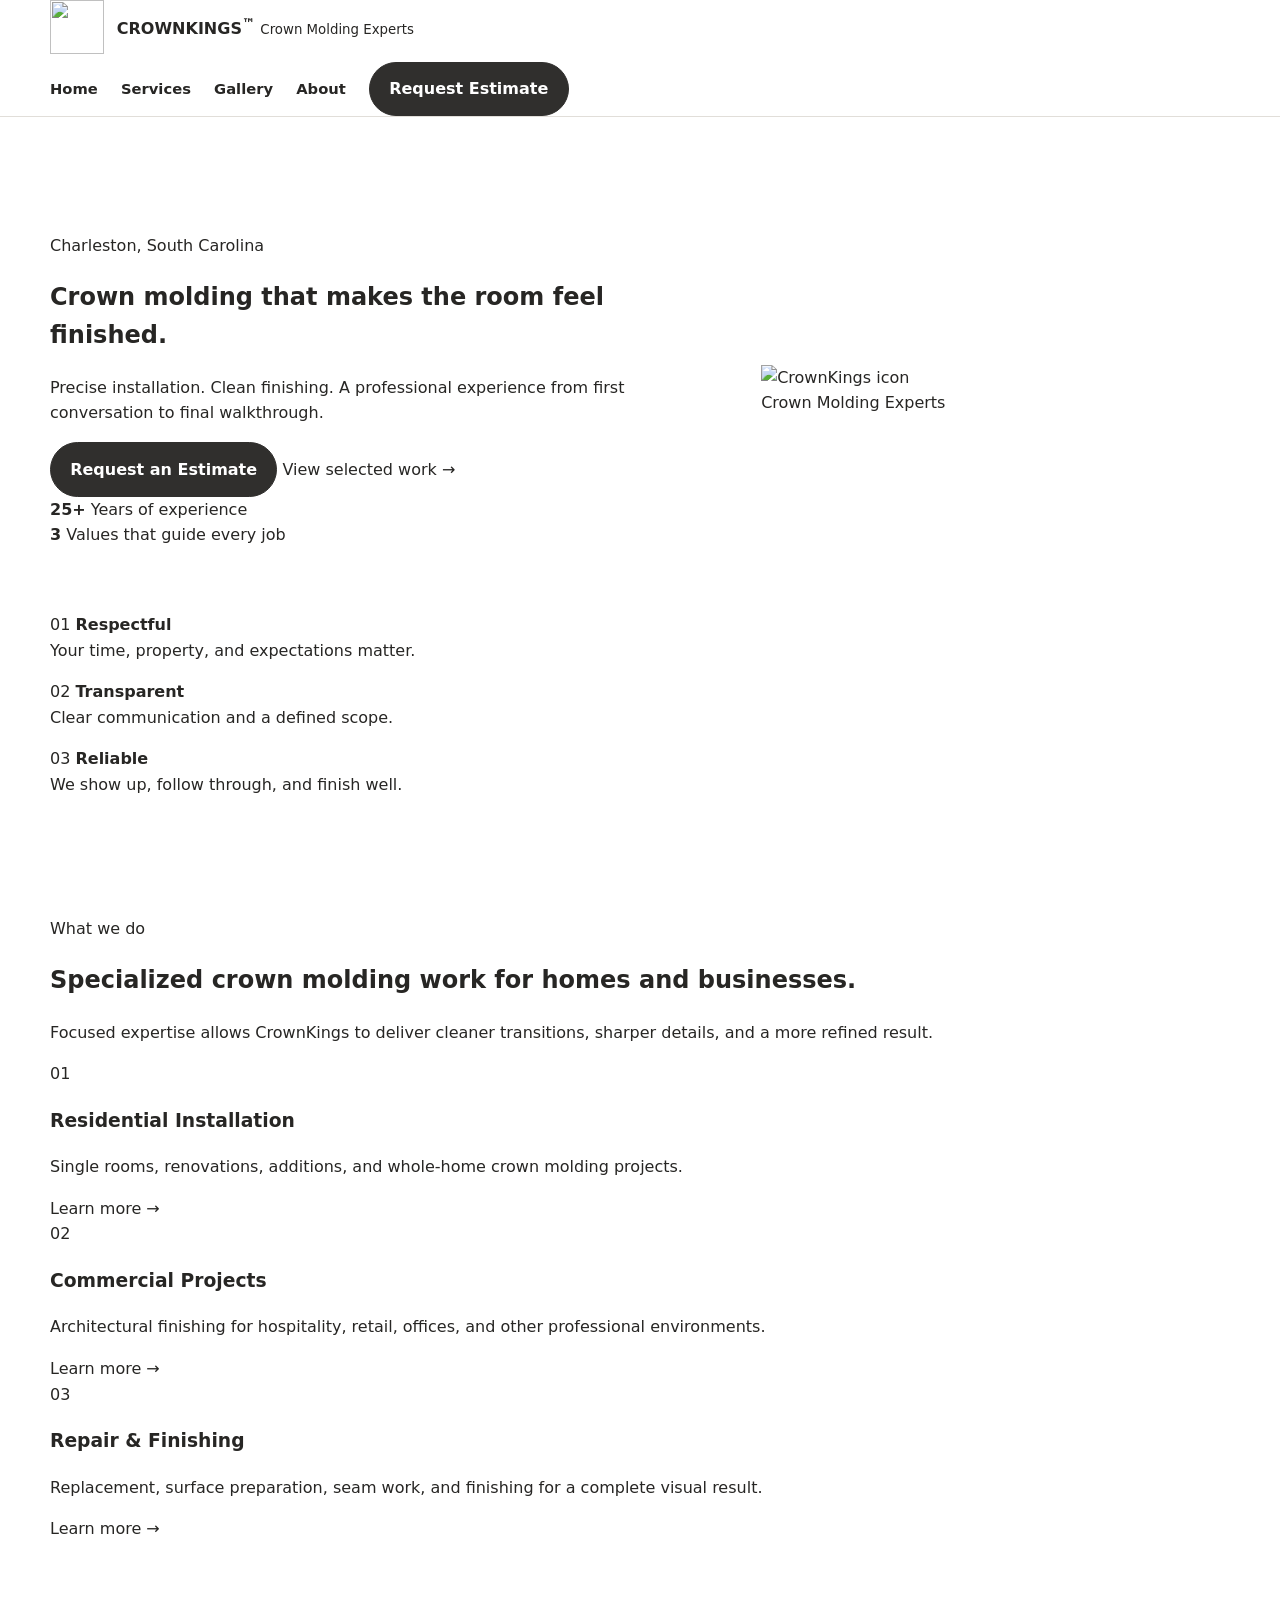
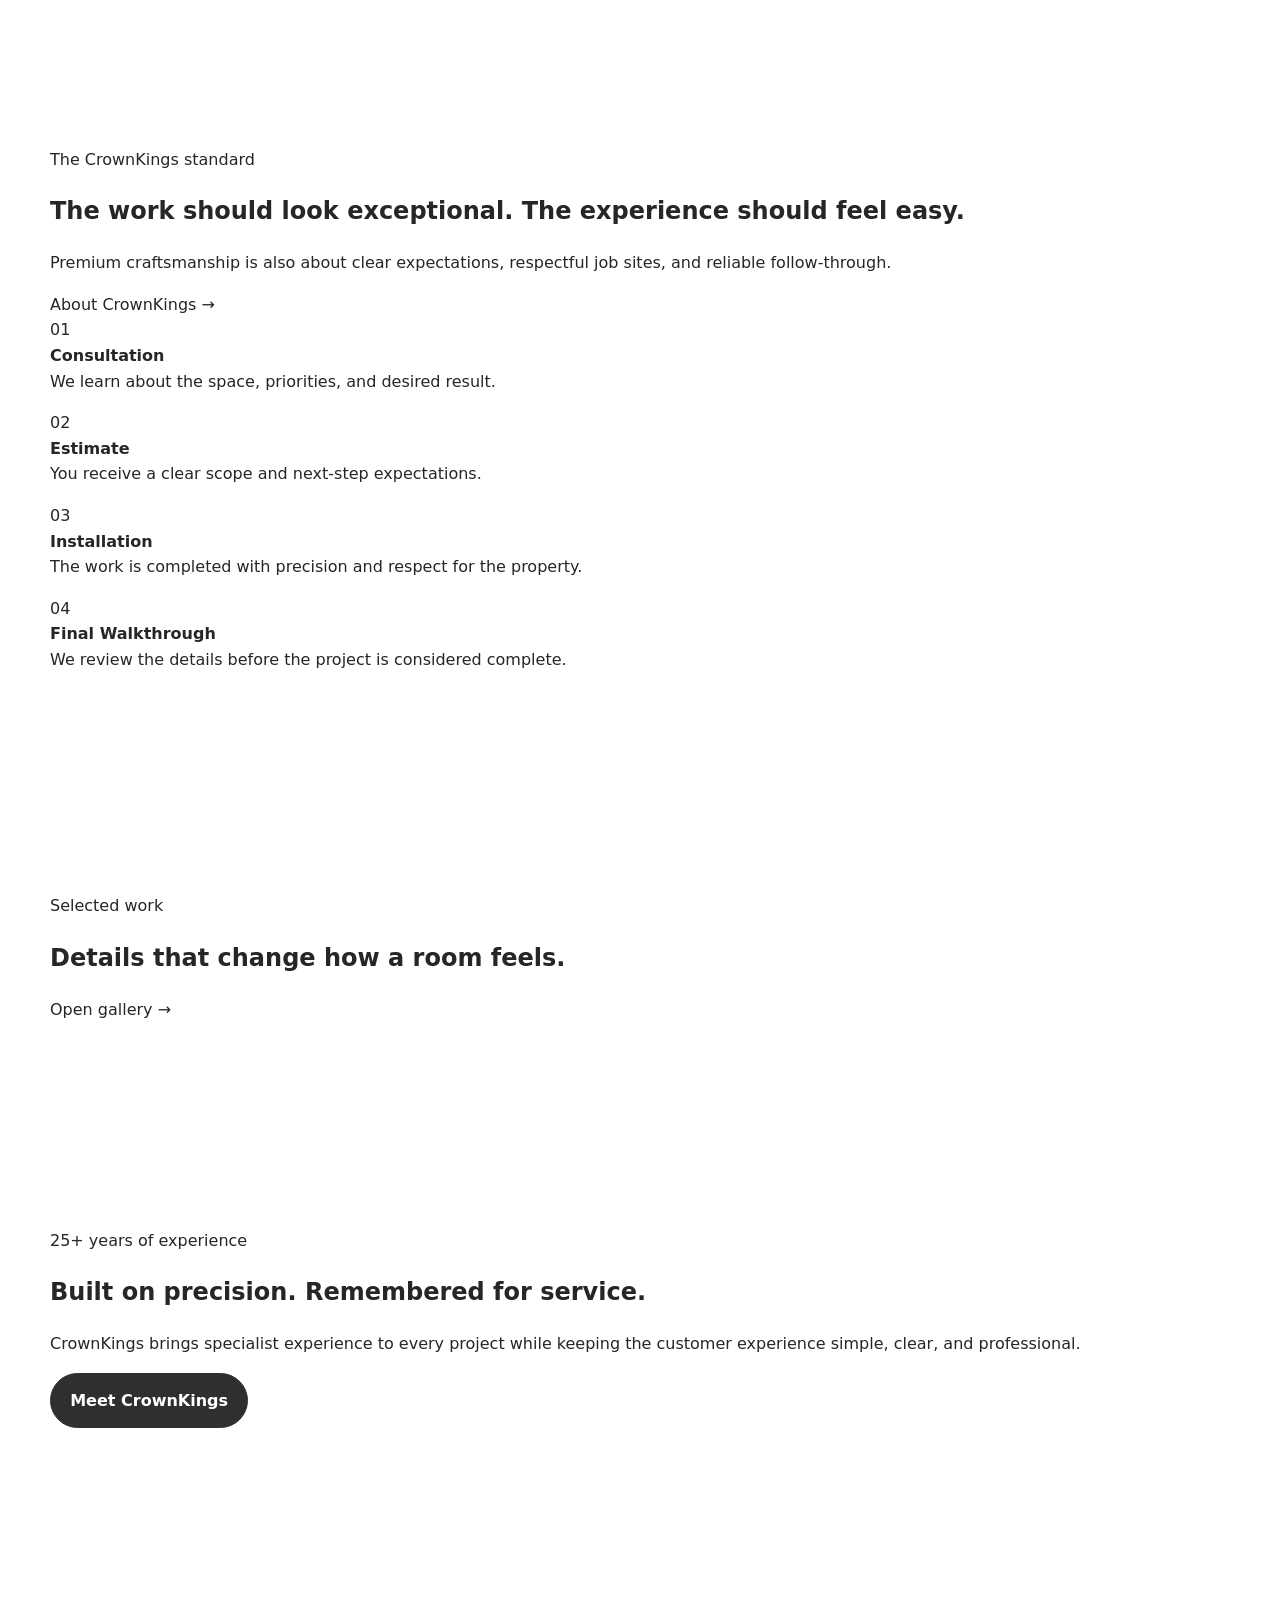
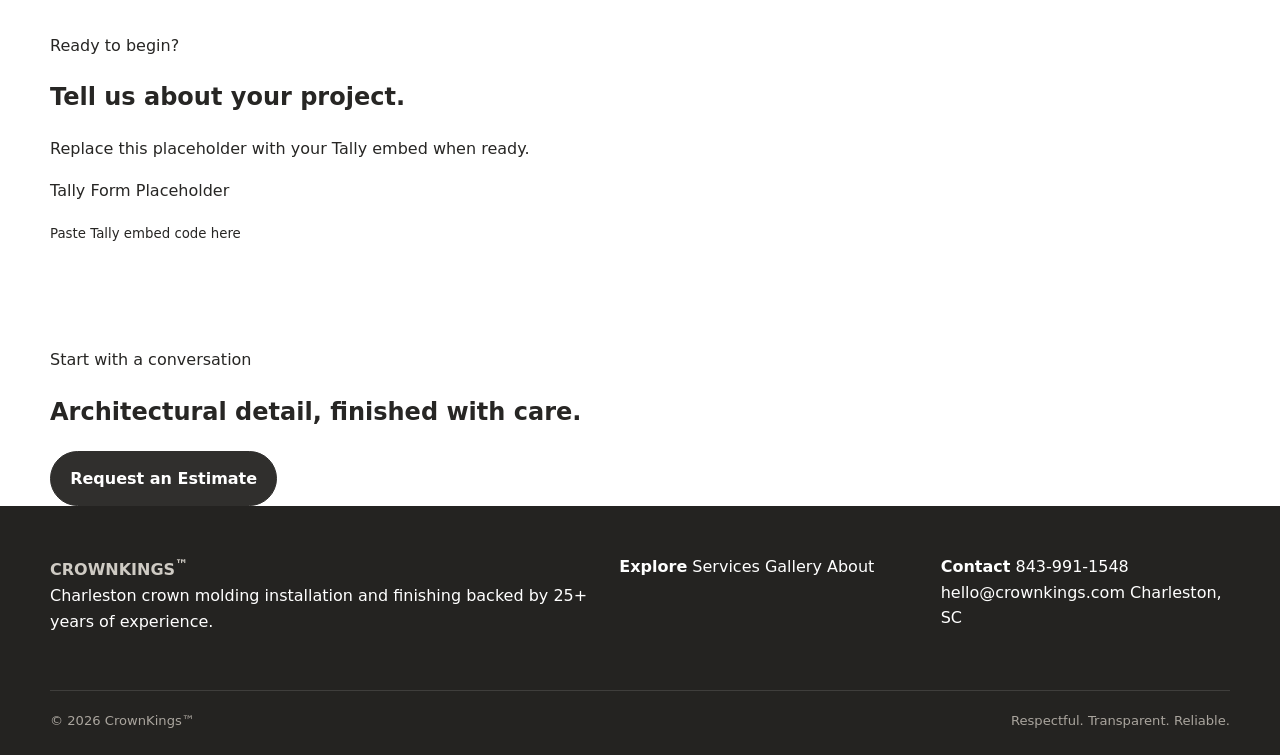
==== index.html @ 11eee546 "Update index.html" ====
<!doctype html>
<html lang="en">
<head>
  <meta charset="utf-8">
  <meta name="viewport" content="width=device-width, initial-scale=1">

  <title>CrownKings | Charleston Crown Molding Experts</title>

  <meta
    name="description"
    content="Crown molding installation and finishing in Charleston, SC."
  >

  <link rel="canonical" href="https://crownkingsmolding.com/">
  <link rel="icon" href="assets/logo/icon-dark.png">

  <link rel="preconnect" href="https://fonts.googleapis.com">
  <link rel="preconnect" href="https://fonts.gstatic.com" crossorigin>

  <link
    href="https://fonts.googleapis.com/css2?family=DM+Sans:wght@400;500;600;700&family=Manrope:wght@400;500;600&display=swap"
    rel="stylesheet"
  >

  <link rel="stylesheet" href="css/style.css">
</head>

<body>
  <a class="skip-link" href="#main">Skip to content</a>

  <header class="site-header">
    <div class="container nav-shell">
      <a class="brand" href="index.html" aria-label="CrownKings homepage">
        <img
          src="assets/logo/icon-dark.png"
          alt=""
          class="brand-icon"
        >

        <span class="brand-text">
          <strong>CROWNKINGS<sup>™</sup></strong>
          <small>Crown Molding Experts</small>
        </span>
      </a>

      <button
        class="nav-toggle"
        type="button"
        aria-expanded="false"
        aria-controls="site-nav"
        aria-label="Open menu"
      >
        <span></span>
        <span></span>
        <span></span>
      </button>

      <nav id="site-nav" class="site-nav" aria-label="Primary navigation">
        <a href="index.html">Home</a>
        <a href="services.html">Services</a>
        <a href="gallery.html">Gallery</a>
        <a href="about.html">About</a>

        <a class="button button--small" href="contact.html">
          Request Estimate
        </a>
      </nav>
    </div>
  </header>

  <main id="main">
    <section class="hero">
      <div class="container hero-grid">
        <div class="hero-copy">
          <span class="kicker">Charleston, South Carolina</span>

          <h1>
            Crown molding that makes the room feel finished.
          </h1>

          <p class="hero-lead">
            Precise installation. Clean finishing. A professional experience
            from first conversation to final walkthrough.
          </p>

          <div class="hero-actions">
            <a class="button" href="contact.html">
              Request an Estimate
            </a>

            <a class="text-link" href="gallery.html">
              View selected work <span>→</span>
            </a>
          </div>

          <div class="hero-proof">
            <div>
              <strong>25+</strong>
              <span>Years of experience</span>
            </div>

            <div>
              <strong>3</strong>
              <span>Values that guide every job</span>
            </div>
          </div>
        </div>

        <div class="hero-visual">
          <!-- Replace this div later with your hero image. -->
          <div
            class="hero-image placeholder-image"
            data-label="Add hero interior image"
          ></div>

          <div class="hero-badge">
            <img
              src="assets/logo/icon-dark.png"
              alt="CrownKings icon"
            >

            <span>Crown Molding Experts</span>
          </div>
        </div>
      </div>
    </section>

    <section class="values-band">
      <div class="container values-grid">
        <div>
          <span>01</span>
          <strong>Respectful</strong>

          <p>
            Your time, property, and expectations matter.
          </p>
        </div>

        <div>
          <span>02</span>
          <strong>Transparent</strong>

          <p>
            Clear communication and a defined scope.
          </p>
        </div>

        <div>
          <span>03</span>
          <strong>Reliable</strong>

          <p>
            We show up, follow through, and finish well.
          </p>
        </div>
      </div>
    </section>

    <section class="section">
      <div class="container section-intro">
        <div>
          <span class="kicker">What we do</span>

          <h2>
            Specialized crown molding work for homes and businesses.
          </h2>
        </div>

        <p>
          Focused expertise allows CrownKings to deliver cleaner transitions,
          sharper details, and a more refined result.
        </p>
      </div>

      <div class="container service-cards">
        <article class="service-card">
          <span class="service-number">01</span>

          <h3>Residential Installation</h3>

          <p>
            Single rooms, renovations, additions, and whole-home crown molding
            projects.
          </p>

          <a href="services.html">Learn more →</a>
        </article>

        <article class="service-card featured">
          <span class="service-number">02</span>

          <h3>Commercial Projects</h3>

          <p>
            Architectural finishing for hospitality, retail, offices, and
            other professional environments.
          </p>

          <a href="services.html">Learn more →</a>
        </article>

        <article class="service-card">
          <span class="service-number">03</span>

          <h3>Repair &amp; Finishing</h3>

          <p>
            Replacement, surface preparation, seam work, and finishing for a
            complete visual result.
          </p>

          <a href="services.html">Learn more →</a>
        </article>
      </div>
    </section>

    <section class="section section--stone">
      <div class="container split">
        <div class="split-copy">
          <span class="kicker">The CrownKings standard</span>

          <h2>
            The work should look exceptional. The experience should feel easy.
          </h2>

          <p>
            Premium craftsmanship is also about clear expectations,
            respectful job sites, and reliable follow-through.
          </p>

          <a class="text-link" href="about.html">
            About CrownKings <span>→</span>
          </a>
        </div>

        <div class="process-list">
          <div>
            <span>01</span>

            <div>
              <strong>Consultation</strong>

              <p>
                We learn about the space, priorities, and desired result.
              </p>
            </div>
          </div>

          <div>
            <span>02</span>

            <div>
              <strong>Estimate</strong>

              <p>
                You receive a clear scope and next-step expectations.
              </p>
            </div>
          </div>

          <div>
            <span>03</span>

            <div>
              <strong>Installation</strong>

              <p>
                The work is completed with precision and respect for the
                property.
              </p>
            </div>
          </div>

          <div>
            <span>04</span>

            <div>
              <strong>Final Walkthrough</strong>

              <p>
                We review the details before the project is considered
                complete.
              </p>
            </div>
          </div>
        </div>
      </div>
    </section>

    <section class="section">
      <div class="container section-intro">
        <div>
          <span class="kicker">Selected work</span>

          <h2>
            Details that change how a room feels.
          </h2>
        </div>

        <a class="text-link" href="gallery.html">
          Open gallery <span>→</span>
        </a>
      </div>

      <div class="container project-grid">
        <div
          class="project project--large placeholder-image"
          data-label="Project 01"
        ></div>

        <div
          class="project placeholder-image"
          data-label="Project 02"
        ></div>

        <div
          class="project placeholder-image"
          data-label="Project 03"
        ></div>
      </div>
    </section>

    <section class="section founder-strip">
      <div class="container founder-grid">
        <div
          class="founder-photo placeholder-image"
          data-label="Add Logan portrait or working photo"
        ></div>

        <div>
          <span class="kicker">25+ years of experience</span>

          <h2>
            Built on precision. Remembered for service.
          </h2>

          <p>
            CrownKings brings specialist experience to every project while
            keeping the customer experience simple, clear, and professional.
          </p>

          <a class="button button--outline" href="about.html">
            Meet CrownKings
          </a>
        </div>
      </div>
    </section>

    <section class="section">
      <div class="container tally-card">
        <div>
          <span class="kicker">Ready to begin?</span>

          <h2>
            Tell us about your project.
          </h2>

          <p>
            Replace this placeholder with your Tally embed when ready.
          </p>
        </div>

        <div class="tally-placeholder">
          <p>Tally Form Placeholder</p>
          <small>Paste Tally embed code here</small>
        </div>
      </div>
    </section>
  </main>

  <section class="final-cta">
    <div class="container final-cta__inner">
      <div>
        <span class="kicker">Start with a conversation</span>

        <h2>
          Architectural detail, finished with care.
        </h2>
      </div>

      <a class="button button--light" href="contact.html">
        Request an Estimate
      </a>
    </div>
  </section>

  <footer class="site-footer">
    <div class="container footer-grid">
      <div>
        <div class="footer-brand">
          <img
            src="assets/logo/icon-dark.png"
            alt=""
            class="footer-icon"
          >

          <strong>CROWNKINGS<sup>™</sup></strong>
        </div>

        <p>
          Charleston crown molding installation and finishing backed by
          25+ years of experience.
        </p>
      </div>

      <div>
        <strong>Explore</strong>
        <a href="services.html">Services</a>
        <a href="gallery.html">Gallery</a>
        <a href="about.html">About</a>
      </div>

      <div>
        <strong>Contact</strong>

        <!-- Replace with Logan's verified contact information. -->
        <a href="tel:+18439911548">843-991-1548</a>

        <!-- Replace with Logan's verified business email. -->
        <a href="mailto:hello@crownkings.com">
          hello@crownkings.com
        </a>

        <span>Charleston, SC</span>
      </div>
    </div>

    <div class="container footer-bottom">
      <span>© 2026 CrownKings™</span>
      <span>Respectful. Transparent. Reliable.</span>
    </div>
  </footer>

  <script src="js/script.js" defer></script>
</body>
</html>
---- css/style.css ----
:root {
  --color-charcoal: #5a5752;
  --color-charcoal-dark: #302f2d;
  --color-gray: #999792;
  --color-gray-light: #e8e6e1;
  --color-warm-white: #f7f6f2;
  --color-white: #ffffff;
  --color-text: #272624;
  --color-muted: #6f6b65;
  --color-line: #dedbd5;

  --container: 1180px;
  --radius: 18px;
  --shadow: 0 20px 50px rgba(39, 38, 36, 0.08);
}

*,
*::before,
*::after {
  box-sizing: border-box;
}

html {
  scroll-behavior: smooth;
}

body {
  margin: 0;
  background: var(--color-white);
  color: var(--color-text);
  font-family:
    Inter,
    ui-sans-serif,
    system-ui,
    -apple-system,
    BlinkMacSystemFont,
    "Segoe UI",
    sans-serif;
  line-height: 1.6;
}

img {
  display: block;
  max-width: 100%;
}

a {
  color: inherit;
  text-decoration: none;
}

button,
input,
select,
textarea {
  font: inherit;
}

button {
  cursor: pointer;
}

p {
  margin-top: 0;
}

.container {
  width: min(calc(100% - 2rem), var(--container));
  margin-inline: auto;
}

.section {
  padding: clamp(5rem, 8vw, 8rem) 0;
}

.section--soft {
  background: var(--color-warm-white);
}

.display,
.h2,
.h3 {
  margin: 0;
  font-family:
    Georgia,
    "Times New Roman",
    serif;
  color: var(--color-charcoal-dark);
  font-weight: 500;
  line-height: 1.08;
}

.display {
  max-width: 820px;
  font-size: clamp(3rem, 7vw, 6.5rem);
  letter-spacing: -0.055em;
}

.h2 {
  max-width: 760px;
  font-size: clamp(2.1rem, 4vw, 4rem);
  letter-spacing: -0.04em;
}

.h3 {
  font-size: clamp(1.35rem, 2vw, 1.7rem);
  letter-spacing: -0.025em;
}

.lead {
  max-width: 690px;
  color: var(--color-muted);
  font-size: clamp(1.05rem, 1.5vw, 1.25rem);
}

.muted {
  color: var(--color-muted);
}

.eyebrow {
  margin-bottom: 0.85rem;
  color: var(--color-charcoal);
  font-size: 0.75rem;
  font-weight: 800;
  letter-spacing: 0.16em;
  text-transform: uppercase;
}

.skip-link {
  position: fixed;
  z-index: 9999;
  top: 1rem;
  left: 1rem;
  padding: 0.75rem 1rem;
  background: var(--color-charcoal-dark);
  color: var(--color-white);
  transform: translateY(-180%);
}

.skip-link:focus {
  transform: translateY(0);
}

.site-header {
  position: sticky;
  z-index: 1000;
  top: 0;
  border-bottom: 1px solid rgba(222, 219, 213, 0.9);
  background: rgba(255, 255, 255, 0.94);
  backdrop-filter: blur(14px);
}

.nav-wrap {
  position: relative;
  display: flex;
  min-height: 82px;
  align-items: center;
  justify-content: space-between;
  gap: 2rem;
}

.brand {
  display: inline-flex;
  align-items: center;
  gap: 0.8rem;
}

.brand img {
  width: 54px;
  height: 54px;
  object-fit: contain;
}

.brand-copy {
  display: grid;
  line-height: 1.2;
}

.brand-name {
  color: var(--color-charcoal-dark);
  font-size: 0.92rem;
  font-weight: 900;
  letter-spacing: 0.11em;
}

.brand-tag {
  color: var(--color-muted);
  font-size: 0.72rem;
  letter-spacing: 0.06em;
}

.site-nav {
  display: flex;
  align-items: center;
  gap: 1.45rem;
}

.site-nav > a:not(.button) {
  position: relative;
  font-size: 0.92rem;
  font-weight: 700;
}

.site-nav > a:not(.button)::after {
  position: absolute;
  right: 0;
  bottom: -0.45rem;
  left: 0;
  height: 2px;
  background: var(--color-charcoal);
  content: "";
  transform: scaleX(0);
  transform-origin: left;
  transition: transform 0.2s ease;
}

.site-nav > a:not(.button):hover::after,
.site-nav > a[aria-current="page"]::after {
  transform: scaleX(1);
}

.nav-toggle {
  display: none;
  border: 0;
  background: transparent;
  padding: 0.6rem;
}

.nav-toggle span {
  display: block;
  width: 24px;
  height: 2px;
  margin: 5px 0;
  background: var(--color-charcoal-dark);
}

.button {
  display: inline-flex;
  min-height: 48px;
  align-items: center;
  justify-content: center;
  padding: 0.85rem 1.2rem;
  border: 1px solid var(--color-charcoal-dark);
  border-radius: 999px;
  background: var(--color-charcoal-dark);
  color: var(--color-white);
  font-weight: 700;
  transition:
    transform 0.2s ease,
    background 0.2s ease;
}

.button:hover {
  background: var(--color-charcoal);
  transform: translateY(-2px);
}

.button--ghost {
  background: transparent;
  color: var(--color-charcoal-dark);
}

.button--ghost:hover {
  color: var(--color-white);
}

.button-row {
  display: flex;
  flex-wrap: wrap;
  gap: 0.85rem;
}

.hero {
  overflow: hidden;
  padding: clamp(5rem, 9vw, 8.5rem) 0 4rem;
}

.hero-grid {
  display: grid;
  grid-template-columns: 1.15fr 0.85fr;
  align-items: center;
  gap: clamp(2rem, 6vw, 6rem);
}

.hero-copy .lead {
  margin: 1.5rem 0 2rem;
}

.hero-note {
  margin-top: 1.2rem;
  color: var(--color-muted);
  font-size: 0.9rem;
}

.hero-art {
  position: relative;
  min-height: 520px;
  overflow: hidden;
  border-radius: 0 0 150px 0;
  background: var(--color-warm-white);
}

.hero-art::before,
.hero-art::after {
  position: absolute;
  border: 2px solid var(--color-charcoal);
  background: var(--color-white);
  content: "";
}

.hero-art::before {
  inset: 18% 12%;
  border-radius: 260px 260px 0 0;
}

.hero-art::after {
  bottom: 18%;
  left: 20%;
  width: 60%;
  height: 24%;
  border-top-width: 8px;
  border-right: 0;
  border-bottom: 0;
  border-left: 0;
}

.hero-icon {
  position: absolute;
  inset: 0;
  width: 42%;
  height: 42%;
  margin: auto;
  object-fit: contain;
  opacity: 0.92;
}

.trust-strip {
  border-block: 1px solid var(--color-line);
}

.trust-grid {
  display: grid;
  grid-template-columns: repeat(4, 1fr);
}

.trust-item {
  padding: 1.4rem 1rem;
  border-right: 1px solid var(--color-line);
  text-align: center;
}

.trust-item:last-child {
  border-right: 0;
}

.trust-item strong {
  display: block;
  font-size: 1rem;
}

.trust-item span {
  color: var(--color-muted);
  font-size: 0.85rem;
}

.section-head {
  display: flex;
  align-items: end;
  justify-content: space-between;
  gap: 2rem;
  margin-bottom: 2.5rem;
}

.grid-3 {
  display: grid;
  grid-template-columns: repeat(3, 1fr);
  gap: 1.25rem;
}

.grid-2 {
  display: grid;
  grid-template-columns: repeat(2, 1fr);
  gap: 1.25rem;
}

.card {
  padding: 1.6rem;
  border: 1px solid var(--color-line);
  border-radius: var(--radius);
  background: var(--color-white);
}

.card-number {
  display: inline-grid;
  width: 34px;
  height: 34px;
  margin-bottom: 1.2rem;
  place-items: center;
  border-radius: 50%;
  background: var(--color-charcoal-dark);
  color: var(--color-white);
  font-size: 0.82rem;
  font-weight: 700;
}

.icon-line {
  width: 42px;
  height: 4px;
  margin-bottom: 1.2rem;
  background: var(--color-charcoal);
}

.process {
  counter-reset: step;
}

.process-item {
  position: relative;
  padding: 1.5rem 0 1.5rem 4.5rem;
  border-top: 1px solid var(--color-line);
}

.process-item::before {
  position: absolute;
  top: 1.35rem;
  left: 0;
  color: var(--color-gray);
  content: "0" counter(step);
  counter-increment: step;
  font-weight: 800;
  letter-spacing: 0.08em;
}

.gallery-grid {
  display: grid;
  grid-template-columns: 1.2fr 0.8fr;
  gap: 1.25rem;
}

.gallery-stack {
  display: grid;
  gap: 1.25rem;
}

.gallery-row {
  margin-top: 1.25rem;
}

.image-placeholder {
  position: relative;
  display: grid;
  min-height: 280px;
  overflow: hidden;
  padding: 1.25rem;
  place-items: end start;
  border-radius: var(--radius);
  background:
    linear-gradient(
      145deg,
      rgba(48, 47, 45, 0.05),
      rgba(48, 47, 45, 0.16)
    ),
    repeating-linear-gradient(
      90deg,
      transparent 0 42px,
      rgba(255, 255, 255, 0.45) 42px 44px
    ),
    var(--color-gray-light);
}

.image-placeholder--tall {
  min-height: 585px;
}

.image-placeholder::after {
  color: var(--color-muted);
  content: "Photography placeholder";
  font-size: 0.75rem;
  letter-spacing: 0.08em;
  text-transform: uppercase;
}

.quote {
  padding: 2rem;
  border-left: 4px solid var(--color-charcoal);
  background: var(--color-warm-white);
}

.quote--spaced {
  margin-top: 2rem;
}

.quote p {
  margin: 0;
  font-family:
    Georgia,
    "Times New Roman",
    serif;
  font-size: clamp(1.4rem, 3vw, 2.2rem);
  line-height: 1.25;
}

.page-hero {
  padding: 5rem 0 3.5rem;
  border-bottom: 1px solid var(--color-line);
  background: var(--color-warm-white);
}

.page-hero .lead {
  margin-top: 1rem;
}

.error-page {
  min-height: 65vh;
  display: flex;
  align-items: center;
}

.form-grid {
  display: grid;
  grid-template-columns: repeat(2, 1fr);
  gap: 1rem;
}

.field {
  display: grid;
  gap: 0.45rem;
}

.field--full {
  grid-column: 1 / -1;
}

label {
  font-size: 0.9rem;
  font-weight: 700;
}

input,
select,
textarea {
  width: 100%;
  padding: 0.9rem 1rem;
  border: 1px solid #cfcac2;
  border-radius: 10px;
  background: var(--color-white);
  color: var(--color-text);
}

textarea {
  min-height: 160px;
  resize: vertical;
}

input:focus,
select:focus,
textarea:focus,
a:focus-visible,
button:focus-visible {
  outline: 3px solid rgba(90, 87, 82, 0.28);
  outline-offset: 3px;
}

.form-note {
  margin: 0.8rem 0 0;
  color: var(--color-muted);
  font-size: 0.85rem;
}

.cta-band {
  padding: 4rem 0;
  background: var(--color-charcoal-dark);
  color: var(--color-white);
}

.cta-band .container {
  display: flex;
  align-items: center;
  justify-content: space-between;
  gap: 2rem;
}

.cta-band .eyebrow,
.cta-band .h2 {
  color: var(--color-white);
}

.cta-band .button {
  border-color: var(--color-white);
  background: var(--color-white);
  color: var(--color-charcoal-dark);
}

.site-footer {
  padding: 3rem 0 1.5rem;
  background: #242321;
  color: var(--color-white);
}

.footer-grid {
  display: grid;
  grid-template-columns: 1.3fr 0.7fr 0.7fr;
  gap: 2rem;
}

.footer-brand {
  max-width: 420px;
  color: #cfcbc4;
}

.footer-links {
  display: grid;
  gap: 0.55rem;
}

.footer-links a {
  color: #cfcbc4;
}

.footer-bottom {
  display: flex;
  justify-content: space-between;
  gap: 1rem;
  margin-top: 2.5rem;
  padding-top: 1.2rem;
  border-top: 1px solid rgba(255, 255, 255, 0.12);
  color: #aaa59e;
  font-size: 0.82rem;
}

.reveal {
  opacity: 0;
  transform: translateY(18px);
  transition:
    opacity 0.6s ease,
    transform 0.6s ease;
}

.reveal.is-visible {
  opacity: 1;
  transform: none;
}

@media (max-width: 900px) {
  .hero-grid,
  .gallery-grid,
  .grid-3,
  .grid-2,
  .footer-grid {
    grid-template-columns: 1fr;
  }

  .hero-art {
    min-height: 420px;
  }

  .trust-grid {
    grid-template-columns: repeat(2, 1fr);
  }

  .trust-item:nth-child(2) {
    border-right: 0;
  }

  .trust-item:nth-child(-n + 2) {
    border-bottom: 1px solid var(--color-line);
  }

  .cta-band .container,
  .section-head {
    align-items: flex-start;
    flex-direction: column;
  }

  .nav-toggle {
    display: block;
  }

  .site-nav {
    position: absolute;
    inset: 82px 0 auto;
    display: none;
    flex-direction: column;
    align-items: stretch;
    padding: 1rem;
    border-bottom: 1px solid var(--color-line);
    background: var(--color-white);
  }

  .site-nav.is-open {
    display: flex;
  }
}

@media (max-width: 640px) {
  .section {
    padding: 4.5rem 0;
  }

  .form-grid,
  .trust-grid {
    grid-template-columns: 1fr;
  }

  .trust-item {
    border-right: 0;
    border-bottom: 1px solid var(--color-line);
  }

  .trust-item:last-child {
    border-bottom: 0;
  }

  .brand-tag {
    display: none;
  }

  .hero-art {
    min-height: 340px;
    border-radius: 0 0 90px 0;
  }

  .image-placeholder--tall {
    min-height: 420px;
  }

  .footer-bottom {
    flex-direction: column;
  }
}

@media (prefers-reduced-motion: reduce) {
  *,
  *::before,
  *::after {
    scroll-behavior: auto !important;
    transition: none !important;
    animation: none !important;
  }

  .reveal {
    opacity: 1;
    transform: none;
  }
}
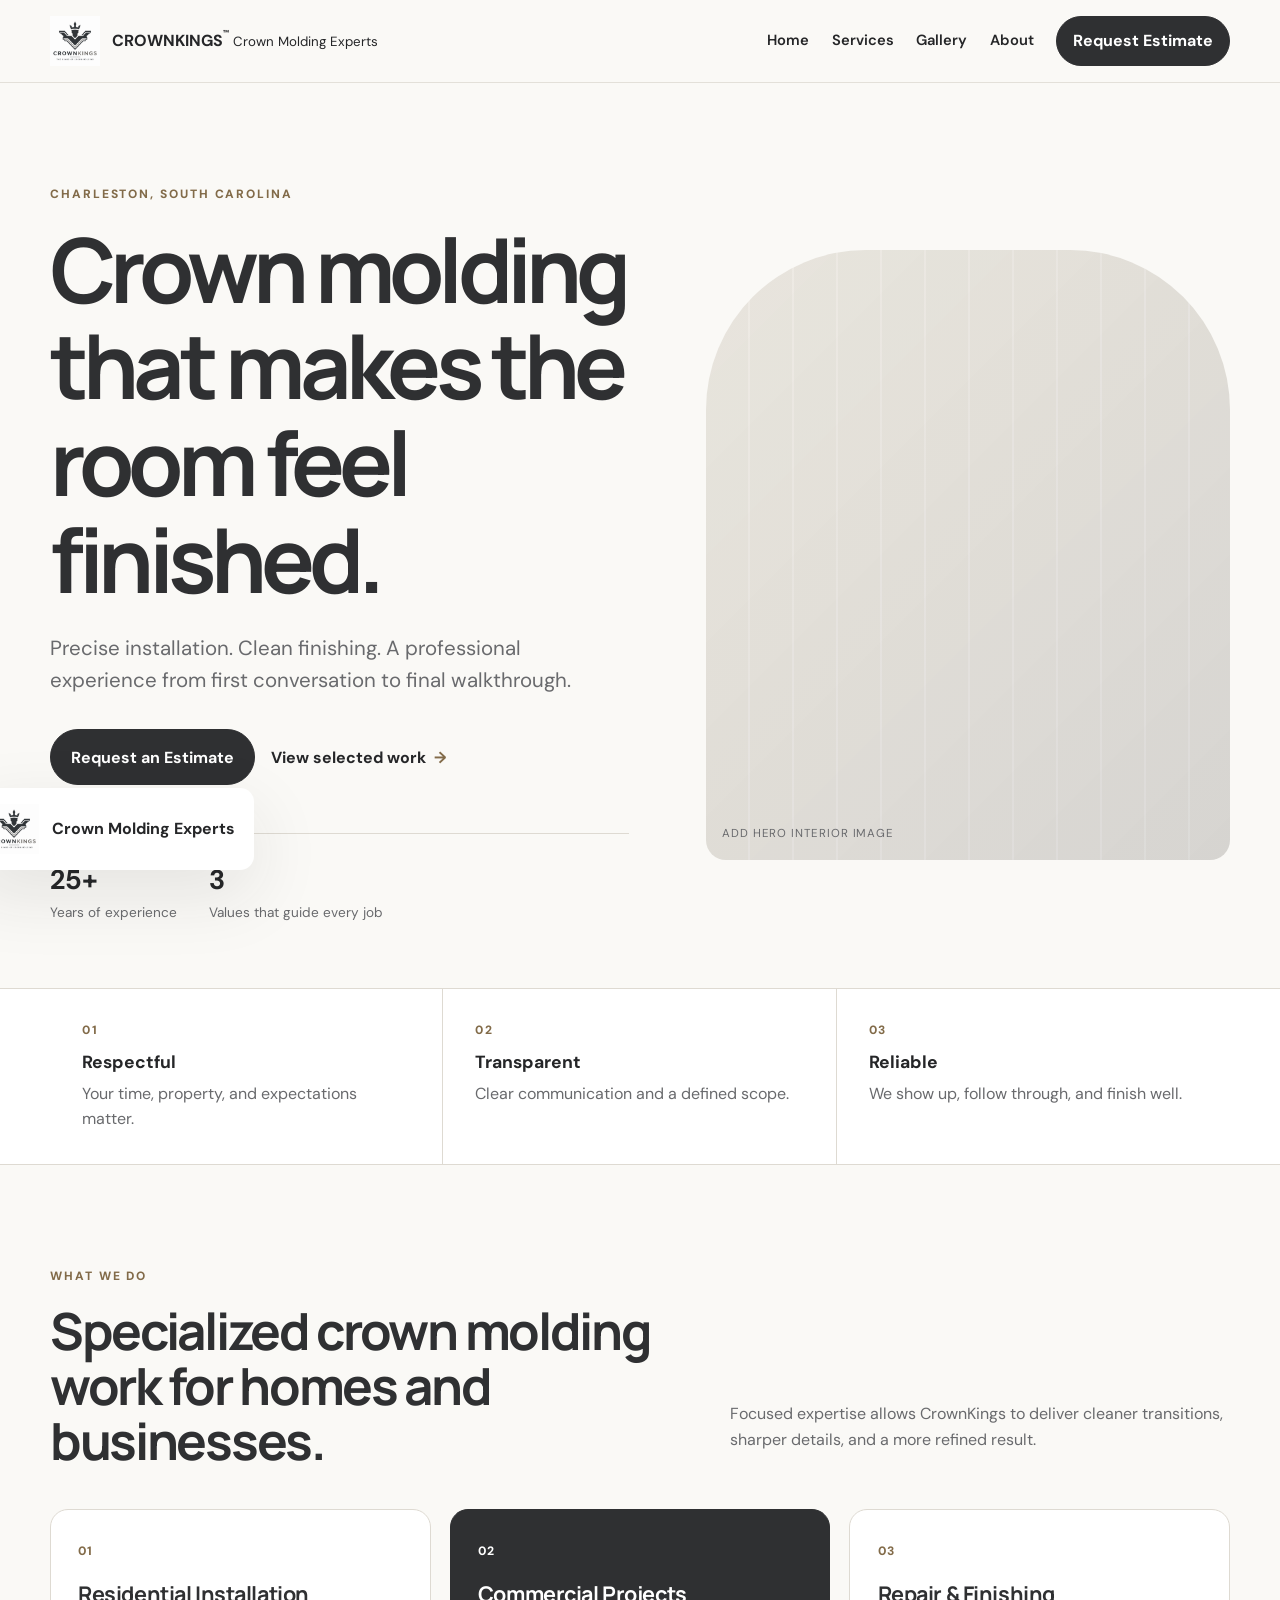
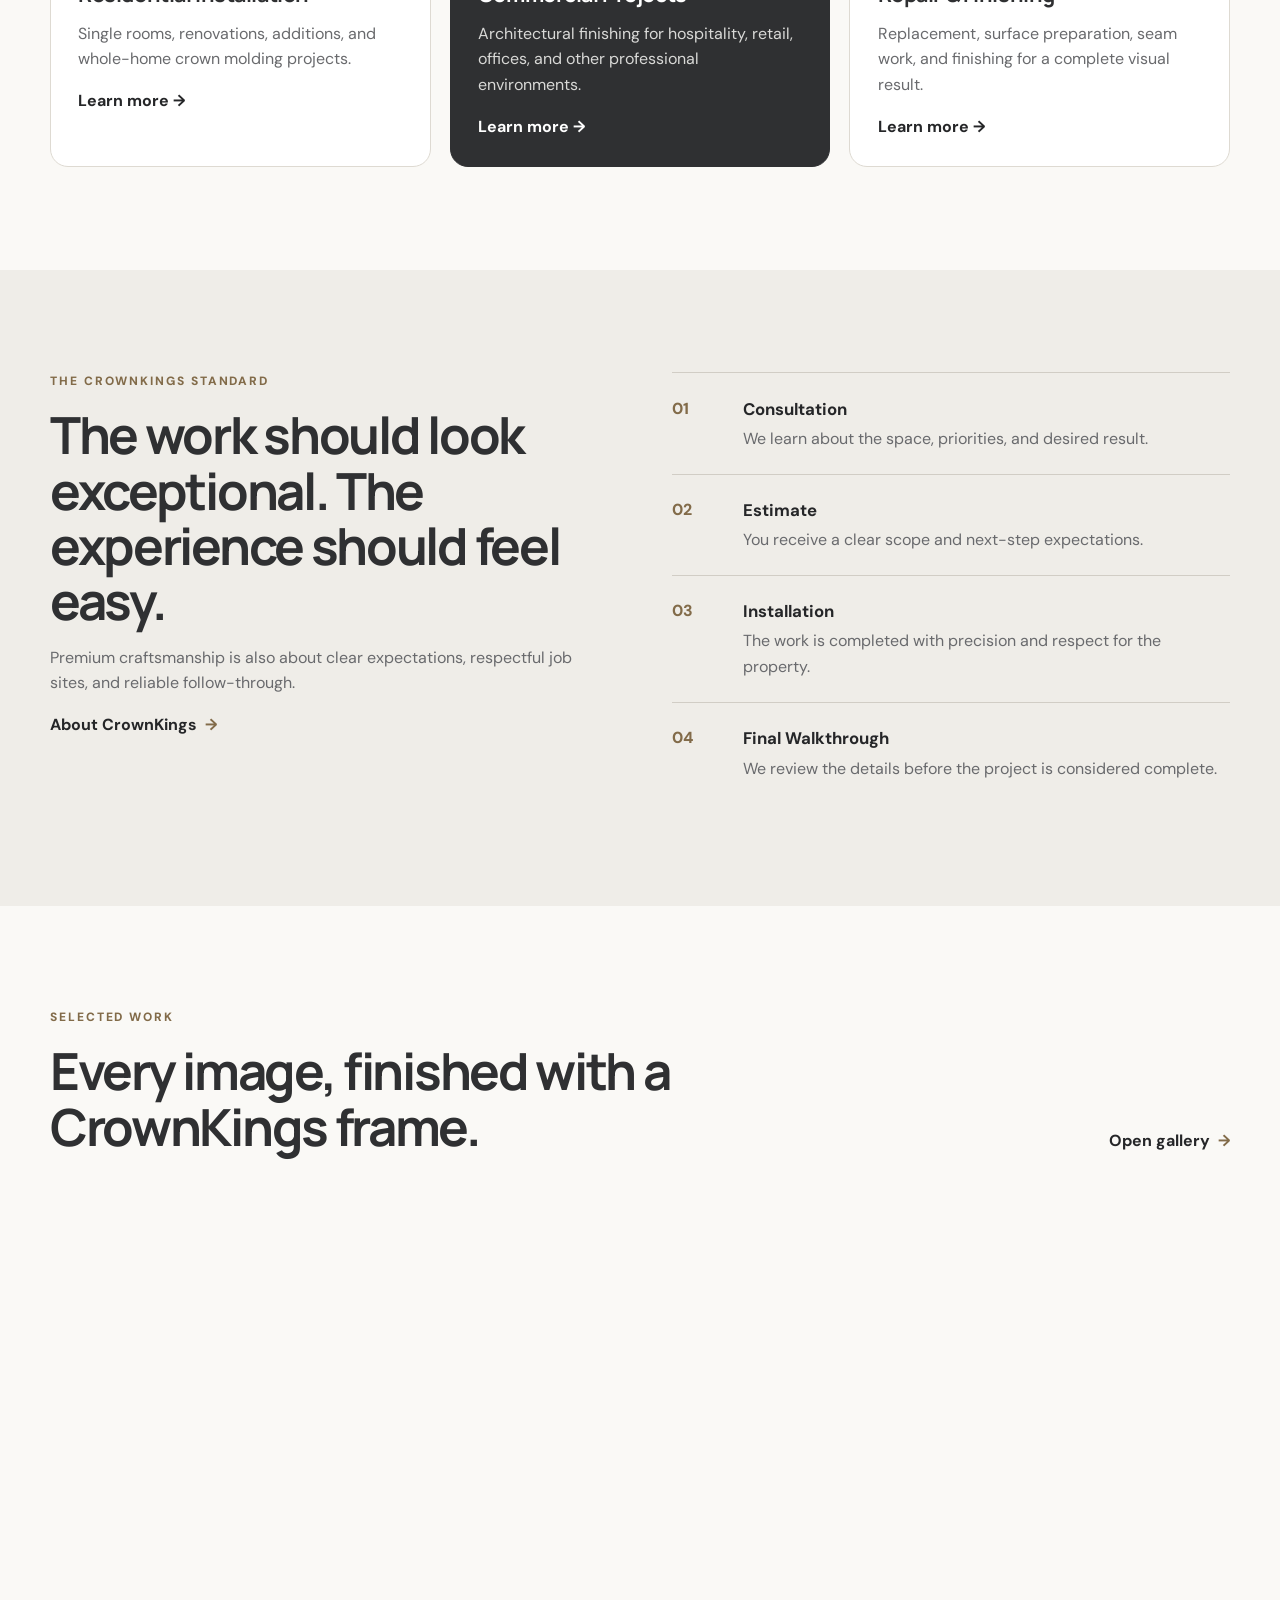
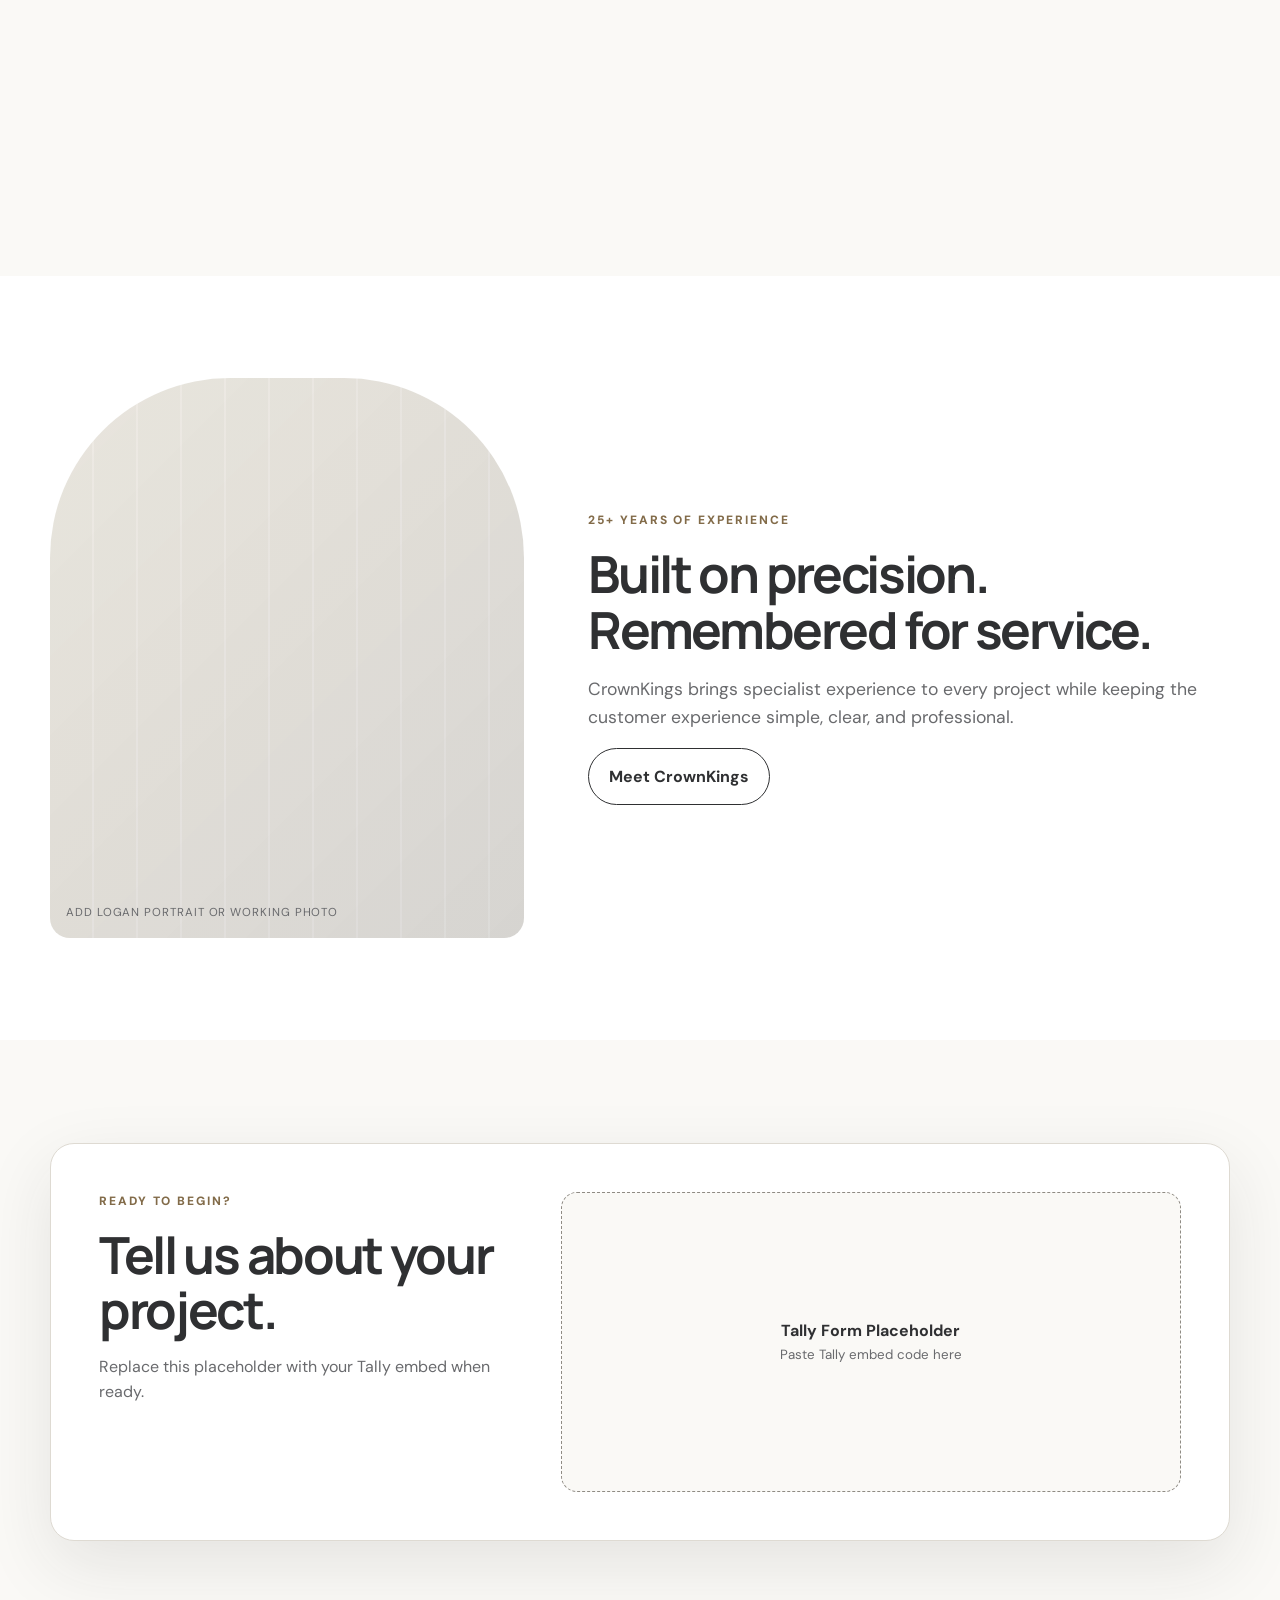
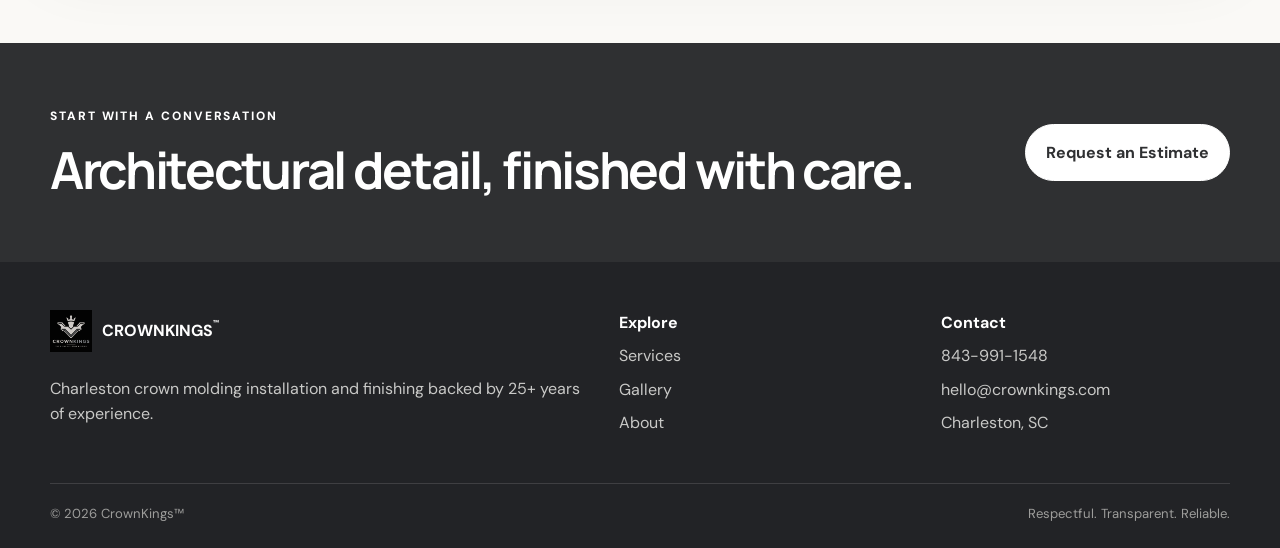
==== commit f8fc7341: "Update index.html" ====
--- a/index.html
+++ b/index.html
@@ -8,11 +8,11 @@
 
   <meta
     name="description"
-    content="Crown molding installation and finishing in Charleston, SC."
+    content="CrownKings provides crown molding installation and finishing for residential and commercial spaces in Charleston, SC."
   >
 
   <link rel="canonical" href="https://crownkingsmolding.com/">
-  <link rel="icon" href="assets/logo/icon-dark.png">
+  <link rel="icon" href="icon-dark.png">
 
   <link rel="preconnect" href="https://fonts.googleapis.com">
   <link rel="preconnect" href="https://fonts.gstatic.com" crossorigin>
@@ -31,13 +31,9 @@
   <header class="site-header">
     <div class="container nav-shell">
       <a class="brand" href="index.html" aria-label="CrownKings homepage">
-        <img
-          src="assets/logo/icon-dark.png"
-          alt=""
-          class="brand-icon"
-        >
-
-        <span class="brand-text">
+        <img src="icon-dark.png" alt="" class="brand-icon">
+
+        <span class="brand-copy">
           <strong>CROWNKINGS<sup>™</sup></strong>
           <small>Crown Molding Experts</small>
         </span>
@@ -106,19 +102,16 @@
           </div>
         </div>
 
-        <div class="hero-visual">
-          <!-- Replace this div later with your hero image. -->
-          <div
-            class="hero-image placeholder-image"
-            data-label="Add hero interior image"
-          ></div>
+        <div class="molding-frame molding-frame--hero">
+          <div class="molding-frame__inner">
+            <div
+              class="hero-image placeholder-image"
+              data-label="Add hero interior image"
+            ></div>
+          </div>
 
           <div class="hero-badge">
-            <img
-              src="assets/logo/icon-dark.png"
-              alt="CrownKings icon"
-            >
-
+            <img src="icon-dark.png" alt="CrownKings icon">
             <span>Crown Molding Experts</span>
           </div>
         </div>
@@ -130,28 +123,19 @@
         <div>
           <span>01</span>
           <strong>Respectful</strong>
-
-          <p>
-            Your time, property, and expectations matter.
-          </p>
+          <p>Your time, property, and expectations matter.</p>
         </div>
 
         <div>
           <span>02</span>
           <strong>Transparent</strong>
-
-          <p>
-            Clear communication and a defined scope.
-          </p>
+          <p>Clear communication and a defined scope.</p>
         </div>
 
         <div>
           <span>03</span>
           <strong>Reliable</strong>
-
-          <p>
-            We show up, follow through, and finish well.
-          </p>
+          <p>We show up, follow through, and finish well.</p>
         </div>
       </div>
     </section>
@@ -239,10 +223,7 @@
 
             <div>
               <strong>Consultation</strong>
-
-              <p>
-                We learn about the space, priorities, and desired result.
-              </p>
+              <p>We learn about the space, priorities, and desired result.</p>
             </div>
           </div>
 
@@ -251,10 +232,7 @@
 
             <div>
               <strong>Estimate</strong>
-
-              <p>
-                You receive a clear scope and next-step expectations.
-              </p>
+              <p>You receive a clear scope and next-step expectations.</p>
             </div>
           </div>
 
@@ -293,7 +271,7 @@
           <span class="kicker">Selected work</span>
 
           <h2>
-            Details that change how a room feels.
+            Every image, finished with a CrownKings frame.
           </h2>
         </div>
 
@@ -303,29 +281,47 @@
       </div>
 
       <div class="container project-grid">
-        <div
-          class="project project--large placeholder-image"
-          data-label="Project 01"
-        ></div>
-
-        <div
-          class="project placeholder-image"
-          data-label="Project 02"
-        ></div>
-
-        <div
-          class="project placeholder-image"
-          data-label="Project 03"
-        ></div>
+        <article
+          class="molding-frame molding-frame--project molding-frame--large"
+        >
+          <div class="molding-frame__inner">
+            <div
+              class="project-image placeholder-image"
+              data-label="Project 01"
+            ></div>
+          </div>
+        </article>
+
+        <article class="molding-frame molding-frame--project">
+          <div class="molding-frame__inner">
+            <div
+              class="project-image placeholder-image"
+              data-label="Project 02"
+            ></div>
+          </div>
+        </article>
+
+        <article class="molding-frame molding-frame--project">
+          <div class="molding-frame__inner">
+            <div
+              class="project-image placeholder-image"
+              data-label="Project 03"
+            ></div>
+          </div>
+        </article>
       </div>
     </section>
 
     <section class="section founder-strip">
       <div class="container founder-grid">
-        <div
-          class="founder-photo placeholder-image"
-          data-label="Add Logan portrait or working photo"
-        ></div>
+        <div class="molding-frame molding-frame--portrait">
+          <div class="molding-frame__inner">
+            <div
+              class="founder-photo placeholder-image"
+              data-label="Add Logan portrait or working photo"
+            ></div>
+          </div>
+        </div>
 
         <div>
           <span class="kicker">25+ years of experience</span>
@@ -371,7 +367,9 @@
   <section class="final-cta">
     <div class="container final-cta__inner">
       <div>
-        <span class="kicker">Start with a conversation</span>
+        <span class="kicker kicker--light">
+          Start with a conversation
+        </span>
 
         <h2>
           Architectural detail, finished with care.
@@ -388,12 +386,7 @@
     <div class="container footer-grid">
       <div>
         <div class="footer-brand">
-          <img
-            src="assets/logo/icon-dark.png"
-            alt=""
-            class="footer-icon"
-          >
-
+          <img src="icon-dark.png" alt="" class="footer-icon">
           <strong>CROWNKINGS<sup>™</sup></strong>
         </div>
 
@@ -412,15 +405,8 @@
 
       <div>
         <strong>Contact</strong>
-
-        <!-- Replace with Logan's verified contact information. -->
         <a href="tel:+18439911548">843-991-1548</a>
-
-        <!-- Replace with Logan's verified business email. -->
-        <a href="mailto:hello@crownkings.com">
-          hello@crownkings.com
-        </a>
-
+        <a href="mailto:hello@crownkings.com">hello@crownkings.com</a>
         <span>Charleston, SC</span>
       </div>
     </div>
--- a/css/style.css
+++ b/css/style.css
@@ -1,17 +1,19 @@
 :root {
-  --color-charcoal: #5a5752;
-  --color-charcoal-dark: #302f2d;
-  --color-gray: #999792;
-  --color-gray-light: #e8e6e1;
-  --color-warm-white: #f7f6f2;
-  --color-white: #ffffff;
-  --color-text: #272624;
-  --color-muted: #6f6b65;
-  --color-line: #dedbd5;
+  --charcoal: #2f3032;
+  --charcoal-2: #46474a;
+  --gray: #8f8b84;
+  --stone: #efede8;
+  --warm-white: #faf9f6;
+  --white: #ffffff;
+  --bronze: #a78d63;
+  --bronze-dark: #826b49;
+  --line: #dedad2;
+  --text: #252628;
+  --muted: #696a6d;
 
   --container: 1180px;
   --radius: 18px;
-  --shadow: 0 20px 50px rgba(39, 38, 36, 0.08);
+  --shadow: 0 24px 70px rgba(39, 40, 42, 0.1);
 }
 
 *,
@@ -26,16 +28,9 @@
 
 body {
   margin: 0;
-  background: var(--color-white);
-  color: var(--color-text);
-  font-family:
-    Inter,
-    ui-sans-serif,
-    system-ui,
-    -apple-system,
-    BlinkMacSystemFont,
-    "Segoe UI",
-    sans-serif;
+  color: var(--text);
+  background: var(--warm-white);
+  font-family: "DM Sans", system-ui, sans-serif;
   line-height: 1.6;
 }
 
@@ -49,109 +44,42 @@
   text-decoration: none;
 }
 
-button,
-input,
-select,
-textarea {
+button {
   font: inherit;
-}
-
-button {
-  cursor: pointer;
-}
-
-p {
-  margin-top: 0;
 }
 
 .container {
   width: min(calc(100% - 2rem), var(--container));
-  margin-inline: auto;
-}
-
-.section {
-  padding: clamp(5rem, 8vw, 8rem) 0;
-}
-
-.section--soft {
-  background: var(--color-warm-white);
-}
-
-.display,
-.h2,
-.h3 {
-  margin: 0;
-  font-family:
-    Georgia,
-    "Times New Roman",
-    serif;
-  color: var(--color-charcoal-dark);
-  font-weight: 500;
-  line-height: 1.08;
-}
-
-.display {
-  max-width: 820px;
-  font-size: clamp(3rem, 7vw, 6.5rem);
-  letter-spacing: -0.055em;
-}
-
-.h2 {
-  max-width: 760px;
-  font-size: clamp(2.1rem, 4vw, 4rem);
-  letter-spacing: -0.04em;
-}
-
-.h3 {
-  font-size: clamp(1.35rem, 2vw, 1.7rem);
-  letter-spacing: -0.025em;
-}
-
-.lead {
-  max-width: 690px;
-  color: var(--color-muted);
-  font-size: clamp(1.05rem, 1.5vw, 1.25rem);
-}
-
-.muted {
-  color: var(--color-muted);
-}
-
-.eyebrow {
-  margin-bottom: 0.85rem;
-  color: var(--color-charcoal);
-  font-size: 0.75rem;
-  font-weight: 800;
-  letter-spacing: 0.16em;
-  text-transform: uppercase;
+  margin: 0 auto;
 }
 
 .skip-link {
   position: fixed;
+  left: 1rem;
+  top: 1rem;
   z-index: 9999;
-  top: 1rem;
-  left: 1rem;
-  padding: 0.75rem 1rem;
-  background: var(--color-charcoal-dark);
-  color: var(--color-white);
-  transform: translateY(-180%);
+  padding: 0.7rem 1rem;
+  background: var(--charcoal);
+  color: var(--white);
+  transform: translateY(-200%);
 }
 
 .skip-link:focus {
-  transform: translateY(0);
-}
+  transform: none;
+}
+
+/* Header */
 
 .site-header {
   position: sticky;
+  top: 0;
   z-index: 1000;
-  top: 0;
-  border-bottom: 1px solid rgba(222, 219, 213, 0.9);
-  background: rgba(255, 255, 255, 0.94);
-  backdrop-filter: blur(14px);
-}
-
-.nav-wrap {
-  position: relative;
+  border-bottom: 1px solid rgba(222, 218, 210, 0.8);
+  background: rgba(250, 249, 246, 0.94);
+  backdrop-filter: blur(15px);
+}
+
+.nav-shell {
   display: flex;
   min-height: 82px;
   align-items: center;
@@ -162,68 +90,56 @@
 .brand {
   display: inline-flex;
   align-items: center;
-  gap: 0.8rem;
-}
-
-.brand img {
-  width: 54px;
-  height: 54px;
+  gap: 0.75rem;
+}
+
+.brand-icon {
+  width: 50px;
+  height: 50px;
   object-fit: contain;
 }
 
-.brand-copy {
-  display: grid;
-  line-height: 1.2;
-}
-
-.brand-name {
-  color: var(--color-charcoal-dark);
+.brand-text {
+  display: grid;
+  line-height: 1.15;
+}
+
+.brand-text strong {
+  font-size: 0.9rem;
+  letter-spacing: 0.12em;
+}
+
+.brand-text small {
+  color: var(--muted);
+  font-size: 0.7rem;
+  letter-spacing: 0.05em;
+}
+
+sup {
+  position: relative;
+  top: -0.7em;
+  font-size: 0.45em;
+}
+
+.site-nav {
+  display: flex;
+  align-items: center;
+  gap: 1.4rem;
+}
+
+.site-nav > a:not(.button) {
   font-size: 0.92rem;
-  font-weight: 900;
-  letter-spacing: 0.11em;
-}
-
-.brand-tag {
-  color: var(--color-muted);
-  font-size: 0.72rem;
-  letter-spacing: 0.06em;
-}
-
-.site-nav {
-  display: flex;
-  align-items: center;
-  gap: 1.45rem;
-}
-
-.site-nav > a:not(.button) {
-  position: relative;
-  font-size: 0.92rem;
-  font-weight: 700;
-}
-
-.site-nav > a:not(.button)::after {
-  position: absolute;
-  right: 0;
-  bottom: -0.45rem;
-  left: 0;
-  height: 2px;
-  background: var(--color-charcoal);
-  content: "";
-  transform: scaleX(0);
-  transform-origin: left;
-  transition: transform 0.2s ease;
-}
-
-.site-nav > a:not(.button):hover::after,
-.site-nav > a[aria-current="page"]::after {
-  transform: scaleX(1);
+  font-weight: 600;
+}
+
+.site-nav > a:not(.button):hover {
+  color: var(--bronze-dark);
 }
 
 .nav-toggle {
   display: none;
   border: 0;
   background: transparent;
-  padding: 0.6rem;
 }
 
 .nav-toggle span {
@@ -231,139 +147,261 @@
   width: 24px;
   height: 2px;
   margin: 5px 0;
-  background: var(--color-charcoal-dark);
-}
+  background: var(--charcoal);
+}
+
+/* Buttons and links */
 
 .button {
   display: inline-flex;
-  min-height: 48px;
+  min-height: 50px;
   align-items: center;
   justify-content: center;
-  padding: 0.85rem 1.2rem;
-  border: 1px solid var(--color-charcoal-dark);
+  padding: 0.9rem 1.25rem;
+  border: 1px solid var(--charcoal);
   border-radius: 999px;
-  background: var(--color-charcoal-dark);
-  color: var(--color-white);
+  background: var(--charcoal);
+  color: var(--white);
   font-weight: 700;
-  transition:
-    transform 0.2s ease,
-    background 0.2s ease;
+  transition: 0.2s ease;
 }
 
 .button:hover {
-  background: var(--color-charcoal);
+  border-color: var(--bronze-dark);
+  background: var(--bronze-dark);
   transform: translateY(-2px);
 }
 
-.button--ghost {
+.button--small {
+  min-height: 44px;
+  padding: 0.7rem 1rem;
+}
+
+.button--outline {
   background: transparent;
-  color: var(--color-charcoal-dark);
-}
-
-.button--ghost:hover {
-  color: var(--color-white);
-}
-
-.button-row {
+  color: var(--charcoal);
+}
+
+.button--outline:hover {
+  color: var(--white);
+}
+
+.button--light {
+  border-color: var(--white);
+  background: var(--white);
+  color: var(--charcoal);
+}
+
+.text-link {
+  display: inline-flex;
+  align-items: center;
+  gap: 0.5rem;
+  font-weight: 700;
+}
+
+.text-link span {
+  color: var(--bronze-dark);
+}
+
+/* Typography */
+
+.kicker {
+  display: block;
+  margin-bottom: 1rem;
+  color: var(--bronze-dark);
+  font-size: 0.75rem;
+  font-weight: 800;
+  letter-spacing: 0.16em;
+  text-transform: uppercase;
+}
+
+h1,
+h2,
+h3 {
+  margin: 0;
+  color: var(--charcoal);
+  font-family: "Manrope", sans-serif;
+  line-height: 1.08;
+}
+
+h1 {
+  max-width: 800px;
+  font-size: clamp(3.2rem, 7vw, 6.6rem);
+  letter-spacing: -0.065em;
+}
+
+h2 {
+  font-size: clamp(2.2rem, 4vw, 4.2rem);
+  letter-spacing: -0.045em;
+}
+
+h3 {
+  font-size: 1.35rem;
+  letter-spacing: -0.02em;
+}
+
+/* Hero */
+
+.hero {
+  padding: clamp(5rem, 8vw, 8.5rem) 0 4rem;
+}
+
+.hero-grid {
+  display: grid;
+  grid-template-columns: 1.05fr 0.95fr;
+  align-items: center;
+  gap: clamp(2rem, 6vw, 6rem);
+}
+
+.hero-lead {
+  max-width: 660px;
+  margin: 1.5rem 0 2rem;
+  color: var(--muted);
+  font-size: clamp(1.1rem, 1.6vw, 1.3rem);
+}
+
+.hero-actions {
   display: flex;
   flex-wrap: wrap;
-  gap: 0.85rem;
-}
-
-.hero {
+  align-items: center;
+  gap: 1rem;
+}
+
+.hero-proof {
+  display: flex;
+  gap: 2rem;
+  margin-top: 3rem;
+  padding-top: 1.5rem;
+  border-top: 1px solid var(--line);
+}
+
+.hero-proof div {
+  display: grid;
+}
+
+.hero-proof strong {
+  font-size: 1.7rem;
+}
+
+.hero-proof span {
+  color: var(--muted);
+  font-size: 0.85rem;
+}
+
+.hero-visual {
+  position: relative;
+  min-height: 610px;
+}
+
+.hero-image {
+  height: 100%;
+  min-height: 610px;
+  border-radius: 160px 160px 20px 20px;
+}
+
+.hero-badge {
+  position: absolute;
+  bottom: 30px;
+  left: -30px;
+  display: flex;
+  align-items: center;
+  gap: 0.8rem;
+  padding: 1rem 1.2rem;
+  border-radius: 14px;
+  background: var(--white);
+  box-shadow: var(--shadow);
+}
+
+.hero-badge img {
+  width: 50px;
+  height: 50px;
+  object-fit: contain;
+}
+
+.hero-badge span {
+  font-weight: 700;
+}
+
+/* Placeholders */
+
+.placeholder-image {
+  position: relative;
   overflow: hidden;
-  padding: clamp(5rem, 9vw, 8.5rem) 0 4rem;
-}
-
-.hero-grid {
-  display: grid;
-  grid-template-columns: 1.15fr 0.85fr;
-  align-items: center;
-  gap: clamp(2rem, 6vw, 6rem);
-}
-
-.hero-copy .lead {
-  margin: 1.5rem 0 2rem;
-}
-
-.hero-note {
-  margin-top: 1.2rem;
-  color: var(--color-muted);
-  font-size: 0.9rem;
-}
-
-.hero-art {
-  position: relative;
-  min-height: 520px;
-  overflow: hidden;
-  border-radius: 0 0 150px 0;
-  background: var(--color-warm-white);
-}
-
-.hero-art::before,
-.hero-art::after {
+  background:
+    linear-gradient(
+      135deg,
+      rgba(167, 141, 99, 0.08),
+      rgba(47, 48, 50, 0.13)
+    ),
+    repeating-linear-gradient(
+      90deg,
+      transparent 0 42px,
+      rgba(255, 255, 255, 0.35) 42px 44px
+    ),
+    var(--stone);
+}
+
+.placeholder-image::after {
   position: absolute;
-  border: 2px solid var(--color-charcoal);
-  background: var(--color-white);
-  content: "";
-}
-
-.hero-art::before {
-  inset: 18% 12%;
-  border-radius: 260px 260px 0 0;
-}
-
-.hero-art::after {
-  bottom: 18%;
-  left: 20%;
-  width: 60%;
-  height: 24%;
-  border-top-width: 8px;
+  bottom: 1rem;
+  left: 1rem;
+  color: var(--muted);
+  content: attr(data-label);
+  font-size: 0.72rem;
+  letter-spacing: 0.08em;
+  text-transform: uppercase;
+}
+
+/* Values */
+
+.values-band {
+  border-block: 1px solid var(--line);
+  background: var(--white);
+}
+
+.values-grid {
+  display: grid;
+  grid-template-columns: repeat(3, 1fr);
+}
+
+.values-grid > div {
+  padding: 2rem;
+  border-right: 1px solid var(--line);
+}
+
+.values-grid > div:last-child {
   border-right: 0;
-  border-bottom: 0;
-  border-left: 0;
-}
-
-.hero-icon {
-  position: absolute;
-  inset: 0;
-  width: 42%;
-  height: 42%;
-  margin: auto;
-  object-fit: contain;
-  opacity: 0.92;
-}
-
-.trust-strip {
-  border-block: 1px solid var(--color-line);
-}
-
-.trust-grid {
-  display: grid;
-  grid-template-columns: repeat(4, 1fr);
-}
-
-.trust-item {
-  padding: 1.4rem 1rem;
-  border-right: 1px solid var(--color-line);
-  text-align: center;
-}
-
-.trust-item:last-child {
-  border-right: 0;
-}
-
-.trust-item strong {
+}
+
+.values-grid span {
   display: block;
-  font-size: 1rem;
-}
-
-.trust-item span {
-  color: var(--color-muted);
-  font-size: 0.85rem;
-}
-
-.section-head {
+  margin-bottom: 0.5rem;
+  color: var(--bronze-dark);
+  font-size: 0.75rem;
+  font-weight: 800;
+  letter-spacing: 0.14em;
+}
+
+.values-grid strong {
+  font-size: 1.1rem;
+}
+
+.values-grid p {
+  margin: 0.3rem 0 0;
+  color: var(--muted);
+}
+
+/* General sections */
+
+.section {
+  padding: clamp(5rem, 8vw, 8rem) 0;
+}
+
+.section--stone {
+  background: var(--stone);
+}
+
+.section-intro {
   display: flex;
   align-items: end;
   justify-content: space-between;
@@ -371,230 +409,281 @@
   margin-bottom: 2.5rem;
 }
 
-.grid-3 {
+.section-intro > p {
+  max-width: 500px;
+  color: var(--muted);
+}
+
+.section-intro h2 {
+  max-width: 800px;
+}
+
+/* Services */
+
+.service-cards {
   display: grid;
   grid-template-columns: repeat(3, 1fr);
-  gap: 1.25rem;
-}
-
-.grid-2 {
-  display: grid;
-  grid-template-columns: repeat(2, 1fr);
-  gap: 1.25rem;
-}
-
-.card {
-  padding: 1.6rem;
-  border: 1px solid var(--color-line);
+  gap: 1.2rem;
+}
+
+.service-cards--six {
+  grid-template-columns: repeat(3, 1fr);
+}
+
+.service-card {
+  padding: 1.7rem;
+  border: 1px solid var(--line);
   border-radius: var(--radius);
-  background: var(--color-white);
-}
-
-.card-number {
-  display: inline-grid;
-  width: 34px;
-  height: 34px;
-  margin-bottom: 1.2rem;
-  place-items: center;
-  border-radius: 50%;
-  background: var(--color-charcoal-dark);
-  color: var(--color-white);
-  font-size: 0.82rem;
+  background: var(--white);
+  transition: 0.2s ease;
+}
+
+.service-card:hover {
+  box-shadow: var(--shadow);
+  transform: translateY(-5px);
+}
+
+.service-card.featured {
+  border-color: var(--charcoal);
+  background: var(--charcoal);
+  color: var(--white);
+}
+
+.service-card.featured h3,
+.service-card.featured .service-number {
+  color: var(--white);
+}
+
+.service-card.featured p {
+  color: #d9d9d7;
+}
+
+.service-number {
+  color: var(--bronze-dark);
+  font-size: 0.76rem;
+  font-weight: 800;
+  letter-spacing: 0.1em;
+}
+
+.service-card h3 {
+  margin: 1.2rem 0 0.8rem;
+}
+
+.service-card p {
+  color: var(--muted);
+}
+
+.service-card a {
   font-weight: 700;
 }
 
-.icon-line {
-  width: 42px;
-  height: 4px;
-  margin-bottom: 1.2rem;
-  background: var(--color-charcoal);
-}
-
-.process {
-  counter-reset: step;
-}
-
-.process-item {
-  position: relative;
-  padding: 1.5rem 0 1.5rem 4.5rem;
-  border-top: 1px solid var(--color-line);
-}
-
-.process-item::before {
-  position: absolute;
-  top: 1.35rem;
-  left: 0;
-  color: var(--color-gray);
-  content: "0" counter(step);
-  counter-increment: step;
+/* Process */
+
+.split {
+  display: grid;
+  grid-template-columns: 1fr 1fr;
+  align-items: start;
+  gap: 4rem;
+}
+
+.split-copy p {
+  max-width: 560px;
+  color: var(--muted);
+}
+
+.process-list > div {
+  display: grid;
+  grid-template-columns: 55px 1fr;
+  gap: 1rem;
+  padding: 1.4rem 0;
+  border-top: 1px solid #d1cdc5;
+}
+
+.process-list span {
+  color: var(--bronze-dark);
   font-weight: 800;
-  letter-spacing: 0.08em;
-}
-
-.gallery-grid {
-  display: grid;
+}
+
+.process-list strong {
+  font-size: 1.05rem;
+}
+
+.process-list p {
+  margin: 0.2rem 0 0;
+  color: var(--muted);
+}
+
+/* Homepage projects */
+
+.project-grid {
+  display: grid;
+  grid-template-rows: 280px 280px;
   grid-template-columns: 1.2fr 0.8fr;
-  gap: 1.25rem;
-}
-
-.gallery-stack {
-  display: grid;
-  gap: 1.25rem;
-}
-
-.gallery-row {
-  margin-top: 1.25rem;
-}
-
-.image-placeholder {
-  position: relative;
-  display: grid;
-  min-height: 280px;
-  overflow: hidden;
-  padding: 1.25rem;
-  place-items: end start;
+  gap: 1.2rem;
+}
+
+.project {
   border-radius: var(--radius);
-  background:
-    linear-gradient(
-      145deg,
-      rgba(48, 47, 45, 0.05),
-      rgba(48, 47, 45, 0.16)
-    ),
-    repeating-linear-gradient(
-      90deg,
-      transparent 0 42px,
-      rgba(255, 255, 255, 0.45) 42px 44px
-    ),
-    var(--color-gray-light);
-}
-
-.image-placeholder--tall {
-  min-height: 585px;
-}
-
-.image-placeholder::after {
-  color: var(--color-muted);
-  content: "Photography placeholder";
-  font-size: 0.75rem;
-  letter-spacing: 0.08em;
-  text-transform: uppercase;
-}
-
-.quote {
-  padding: 2rem;
-  border-left: 4px solid var(--color-charcoal);
-  background: var(--color-warm-white);
-}
-
-.quote--spaced {
+}
+
+.project--large {
+  grid-row: 1 / span 2;
+}
+
+/* Founder */
+
+.founder-strip {
+  background: var(--white);
+}
+
+.founder-grid {
+  display: grid;
+  grid-template-columns: 0.85fr 1.15fr;
+  align-items: center;
+  gap: 4rem;
+}
+
+.founder-photo {
+  min-height: 560px;
+  border-radius: 180px 180px 20px 20px;
+}
+
+.founder-grid p {
+  max-width: 620px;
+  color: var(--muted);
+  font-size: 1.1rem;
+}
+
+/* Tally */
+
+.tally-card {
+  display: grid;
+  grid-template-columns: 0.8fr 1.2fr;
+  gap: 3rem;
+  padding: 3rem;
+  border: 1px solid var(--line);
+  border-radius: 24px;
+  background: var(--white);
+  box-shadow: var(--shadow);
+}
+
+.tally-card p {
+  color: var(--muted);
+}
+
+.tally-placeholder {
+  display: grid;
+  min-height: 300px;
+  place-content: center;
+  border: 1px dashed var(--gray);
+  border-radius: 16px;
+  background: var(--warm-white);
+  text-align: center;
+}
+
+.tally-placeholder--large {
+  min-height: 560px;
+}
+
+.tally-placeholder p {
+  margin: 0;
+  color: var(--charcoal);
+  font-weight: 700;
+}
+
+.tally-placeholder small {
+  color: var(--muted);
+}
+
+/* Interior page hero */
+
+.page-hero {
+  padding: 6rem 0 4rem;
+  border-bottom: 1px solid var(--line);
+  background: var(--stone);
+}
+
+.page-hero p {
+  max-width: 680px;
+  color: var(--muted);
+  font-size: 1.15rem;
+}
+
+.page-hero--center {
+  display: flex;
+  min-height: 65vh;
+  align-items: center;
+  text-align: center;
+}
+
+.page-hero--center h1,
+.page-hero--center p {
+  margin-inline: auto;
+}
+
+/* Gallery */
+
+.masonry-grid {
+  display: grid;
+  grid-auto-rows: 260px;
+  grid-template-columns: repeat(3, 1fr);
+  gap: 1.2rem;
+}
+
+.gallery-item {
+  border-radius: var(--radius);
+}
+
+.gallery-item.tall {
+  grid-row: span 2;
+}
+
+.gallery-item.wide {
+  grid-column: span 2;
+}
+
+/* Contact */
+
+.contact-grid {
+  display: grid;
+  grid-template-columns: 0.8fr 1.2fr;
+  align-items: start;
+  gap: 4rem;
+}
+
+.contact-details {
+  display: grid;
+  gap: 0.4rem;
   margin-top: 2rem;
-}
-
-.quote p {
-  margin: 0;
-  font-family:
-    Georgia,
-    "Times New Roman",
-    serif;
-  font-size: clamp(1.4rem, 3vw, 2.2rem);
-  line-height: 1.25;
-}
-
-.page-hero {
-  padding: 5rem 0 3.5rem;
-  border-bottom: 1px solid var(--color-line);
-  background: var(--color-warm-white);
-}
-
-.page-hero .lead {
-  margin-top: 1rem;
-}
-
-.error-page {
-  min-height: 65vh;
-  display: flex;
-  align-items: center;
-}
-
-.form-grid {
-  display: grid;
-  grid-template-columns: repeat(2, 1fr);
-  gap: 1rem;
-}
-
-.field {
-  display: grid;
-  gap: 0.45rem;
-}
-
-.field--full {
-  grid-column: 1 / -1;
-}
-
-label {
-  font-size: 0.9rem;
   font-weight: 700;
 }
 
-input,
-select,
-textarea {
-  width: 100%;
-  padding: 0.9rem 1rem;
-  border: 1px solid #cfcac2;
-  border-radius: 10px;
-  background: var(--color-white);
-  color: var(--color-text);
-}
-
-textarea {
-  min-height: 160px;
-  resize: vertical;
-}
-
-input:focus,
-select:focus,
-textarea:focus,
-a:focus-visible,
-button:focus-visible {
-  outline: 3px solid rgba(90, 87, 82, 0.28);
-  outline-offset: 3px;
-}
-
-.form-note {
-  margin: 0.8rem 0 0;
-  color: var(--color-muted);
-  font-size: 0.85rem;
-}
-
-.cta-band {
+/* Final CTA */
+
+.final-cta {
   padding: 4rem 0;
-  background: var(--color-charcoal-dark);
-  color: var(--color-white);
-}
-
-.cta-band .container {
+  background: var(--charcoal);
+  color: var(--white);
+}
+
+.final-cta__inner {
   display: flex;
   align-items: center;
   justify-content: space-between;
   gap: 2rem;
 }
 
-.cta-band .eyebrow,
-.cta-band .h2 {
-  color: var(--color-white);
-}
-
-.cta-band .button {
-  border-color: var(--color-white);
-  background: var(--color-white);
-  color: var(--color-charcoal-dark);
-}
+.final-cta h2,
+.final-cta .kicker {
+  color: var(--white);
+}
+
+/* Footer */
 
 .site-footer {
   padding: 3rem 0 1.5rem;
-  background: #242321;
-  color: var(--color-white);
+  background: #222326;
+  color: var(--white);
 }
 
 .footer-grid {
@@ -603,73 +692,75 @@
   gap: 2rem;
 }
 
+.footer-grid > div {
+  display: grid;
+  align-content: start;
+  gap: 0.5rem;
+}
+
+.footer-grid p,
+.footer-grid a,
+.footer-grid span {
+  color: #c9c9c7;
+}
+
 .footer-brand {
-  max-width: 420px;
-  color: #cfcbc4;
-}
-
-.footer-links {
-  display: grid;
-  gap: 0.55rem;
-}
-
-.footer-links a {
-  color: #cfcbc4;
+  display: flex;
+  align-items: center;
+  gap: 0.6rem;
+}
+
+.footer-icon {
+  width: 42px;
+  filter: invert(1);
 }
 
 .footer-bottom {
   display: flex;
   justify-content: space-between;
-  gap: 1rem;
   margin-top: 2.5rem;
   padding-top: 1.2rem;
-  border-top: 1px solid rgba(255, 255, 255, 0.12);
-  color: #aaa59e;
+  border-top: 1px solid rgba(255, 255, 255, 0.13);
+  color: #9d9d9b;
   font-size: 0.82rem;
 }
 
-.reveal {
-  opacity: 0;
-  transform: translateY(18px);
-  transition:
-    opacity 0.6s ease,
-    transform 0.6s ease;
-}
-
-.reveal.is-visible {
-  opacity: 1;
-  transform: none;
-}
+/* Tablet */
 
 @media (max-width: 900px) {
   .hero-grid,
-  .gallery-grid,
-  .grid-3,
-  .grid-2,
+  .split,
+  .founder-grid,
+  .tally-card,
+  .contact-grid,
+  .service-cards,
+  .service-cards--six,
   .footer-grid {
     grid-template-columns: 1fr;
   }
 
-  .hero-art {
-    min-height: 420px;
-  }
-
-  .trust-grid {
-    grid-template-columns: repeat(2, 1fr);
-  }
-
-  .trust-item:nth-child(2) {
-    border-right: 0;
-  }
-
-  .trust-item:nth-child(-n + 2) {
-    border-bottom: 1px solid var(--color-line);
-  }
-
-  .cta-band .container,
-  .section-head {
-    align-items: flex-start;
-    flex-direction: column;
+  .project-grid {
+    grid-template-rows: auto;
+    grid-template-columns: 1fr;
+  }
+
+  .project,
+  .project--large {
+    min-height: 300px;
+    grid-row: auto;
+  }
+
+  .masonry-grid {
+    grid-template-columns: 1fr 1fr;
+  }
+
+  .hero-visual,
+  .hero-image {
+    min-height: 480px;
+  }
+
+  .hero-badge {
+    left: 20px;
   }
 
   .nav-toggle {
@@ -683,51 +774,63 @@
     flex-direction: column;
     align-items: stretch;
     padding: 1rem;
-    border-bottom: 1px solid var(--color-line);
-    background: var(--color-white);
+    border-bottom: 1px solid var(--line);
+    background: var(--warm-white);
   }
 
   .site-nav.is-open {
     display: flex;
   }
-}
+
+  .section-intro,
+  .final-cta__inner {
+    align-items: flex-start;
+    flex-direction: column;
+  }
+}
+
+/* Mobile */
 
 @media (max-width: 640px) {
-  .section {
-    padding: 4.5rem 0;
-  }
-
-  .form-grid,
-  .trust-grid {
+  .values-grid,
+  .masonry-grid {
     grid-template-columns: 1fr;
   }
 
-  .trust-item {
+  .values-grid > div {
     border-right: 0;
-    border-bottom: 1px solid var(--color-line);
-  }
-
-  .trust-item:last-child {
-    border-bottom: 0;
-  }
-
-  .brand-tag {
+    border-bottom: 1px solid var(--line);
+  }
+
+  .brand-text small {
     display: none;
   }
 
-  .hero-art {
-    min-height: 340px;
-    border-radius: 0 0 90px 0;
-  }
-
-  .image-placeholder--tall {
-    min-height: 420px;
+  .hero-proof {
+    flex-direction: column;
+    gap: 1rem;
+  }
+
+  .hero-visual,
+  .hero-image {
+    min-height: 390px;
+  }
+
+  .hero-image {
+    border-radius: 90px 90px 16px 16px;
+  }
+
+  .masonry-grid .wide {
+    grid-column: auto;
   }
 
   .footer-bottom {
     flex-direction: column;
-  }
-}
+    gap: 0.4rem;
+  }
+}
+
+/* Reduced motion */
 
 @media (prefers-reduced-motion: reduce) {
   *,
@@ -735,11 +838,5 @@
   *::after {
     scroll-behavior: auto !important;
     transition: none !important;
-    animation: none !important;
-  }
-
-  .reveal {
-    opacity: 1;
-    transform: none;
-  }
-}
+  }
+}
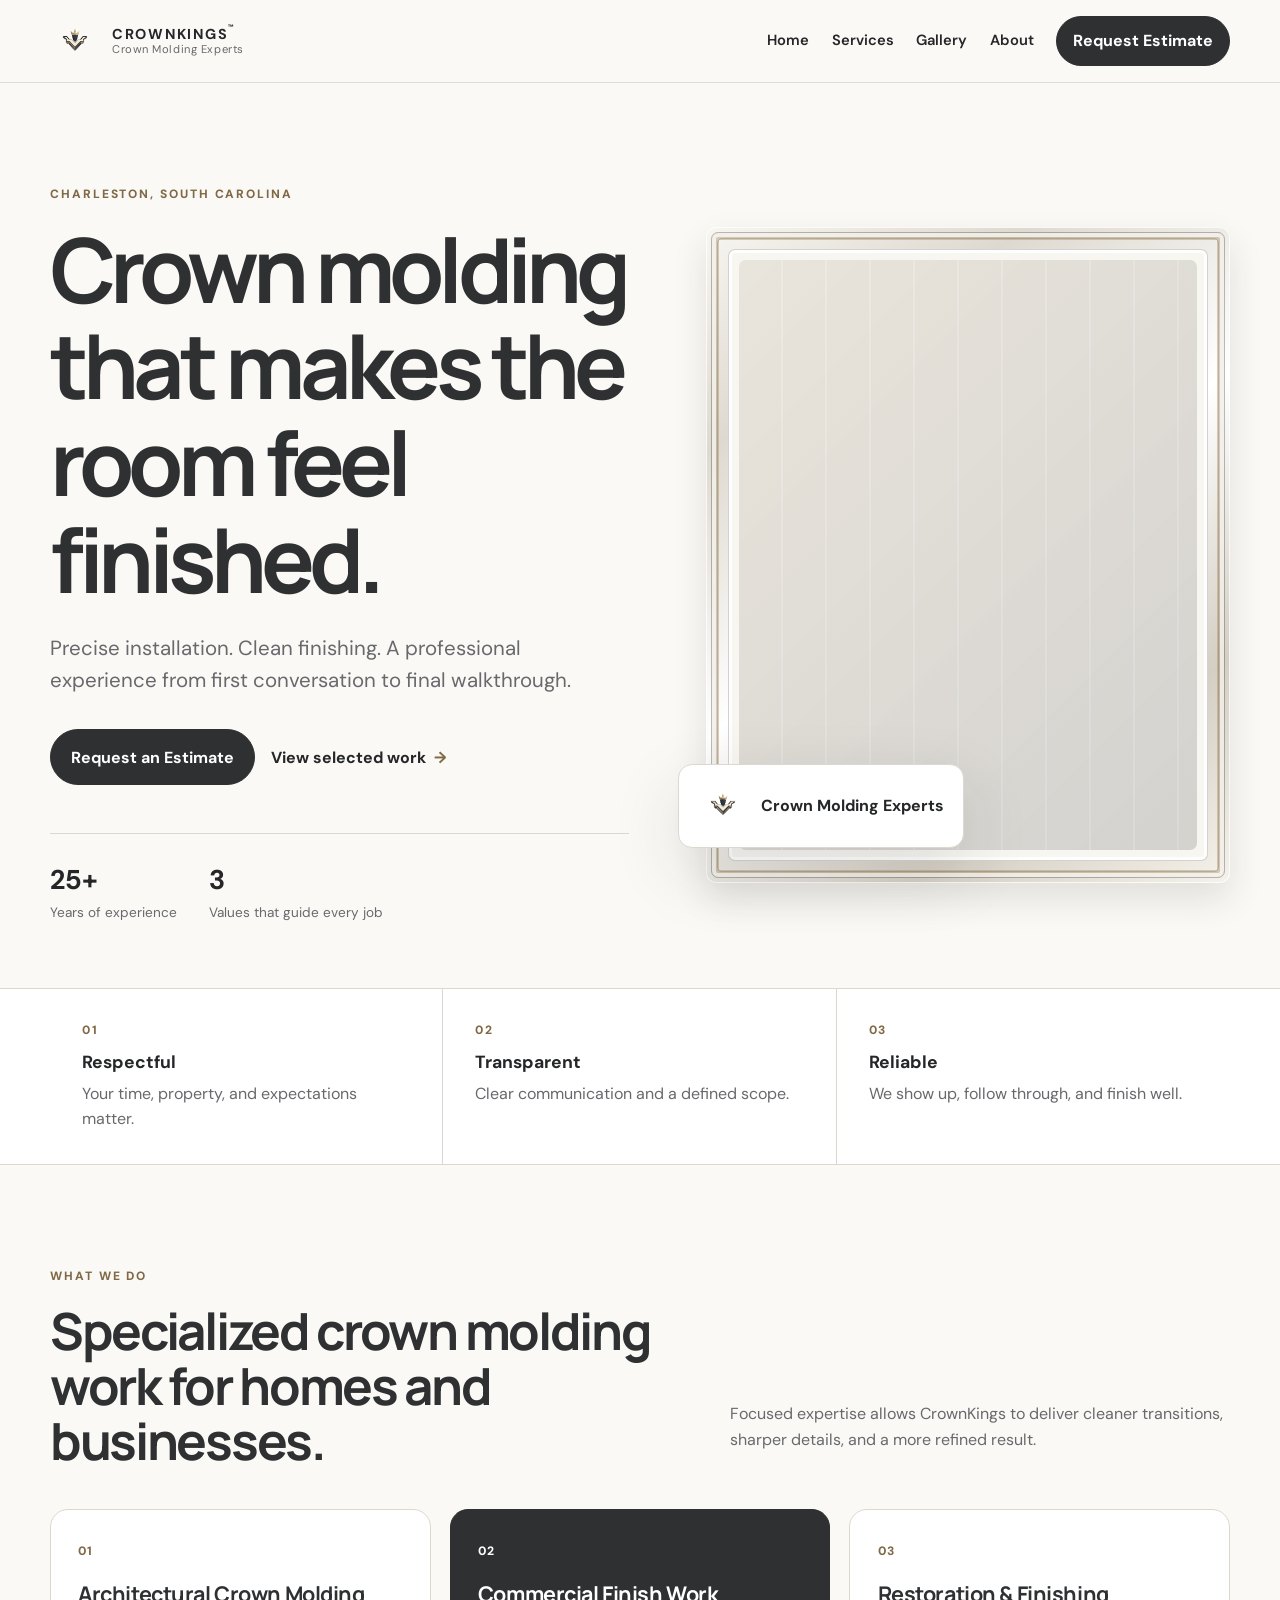
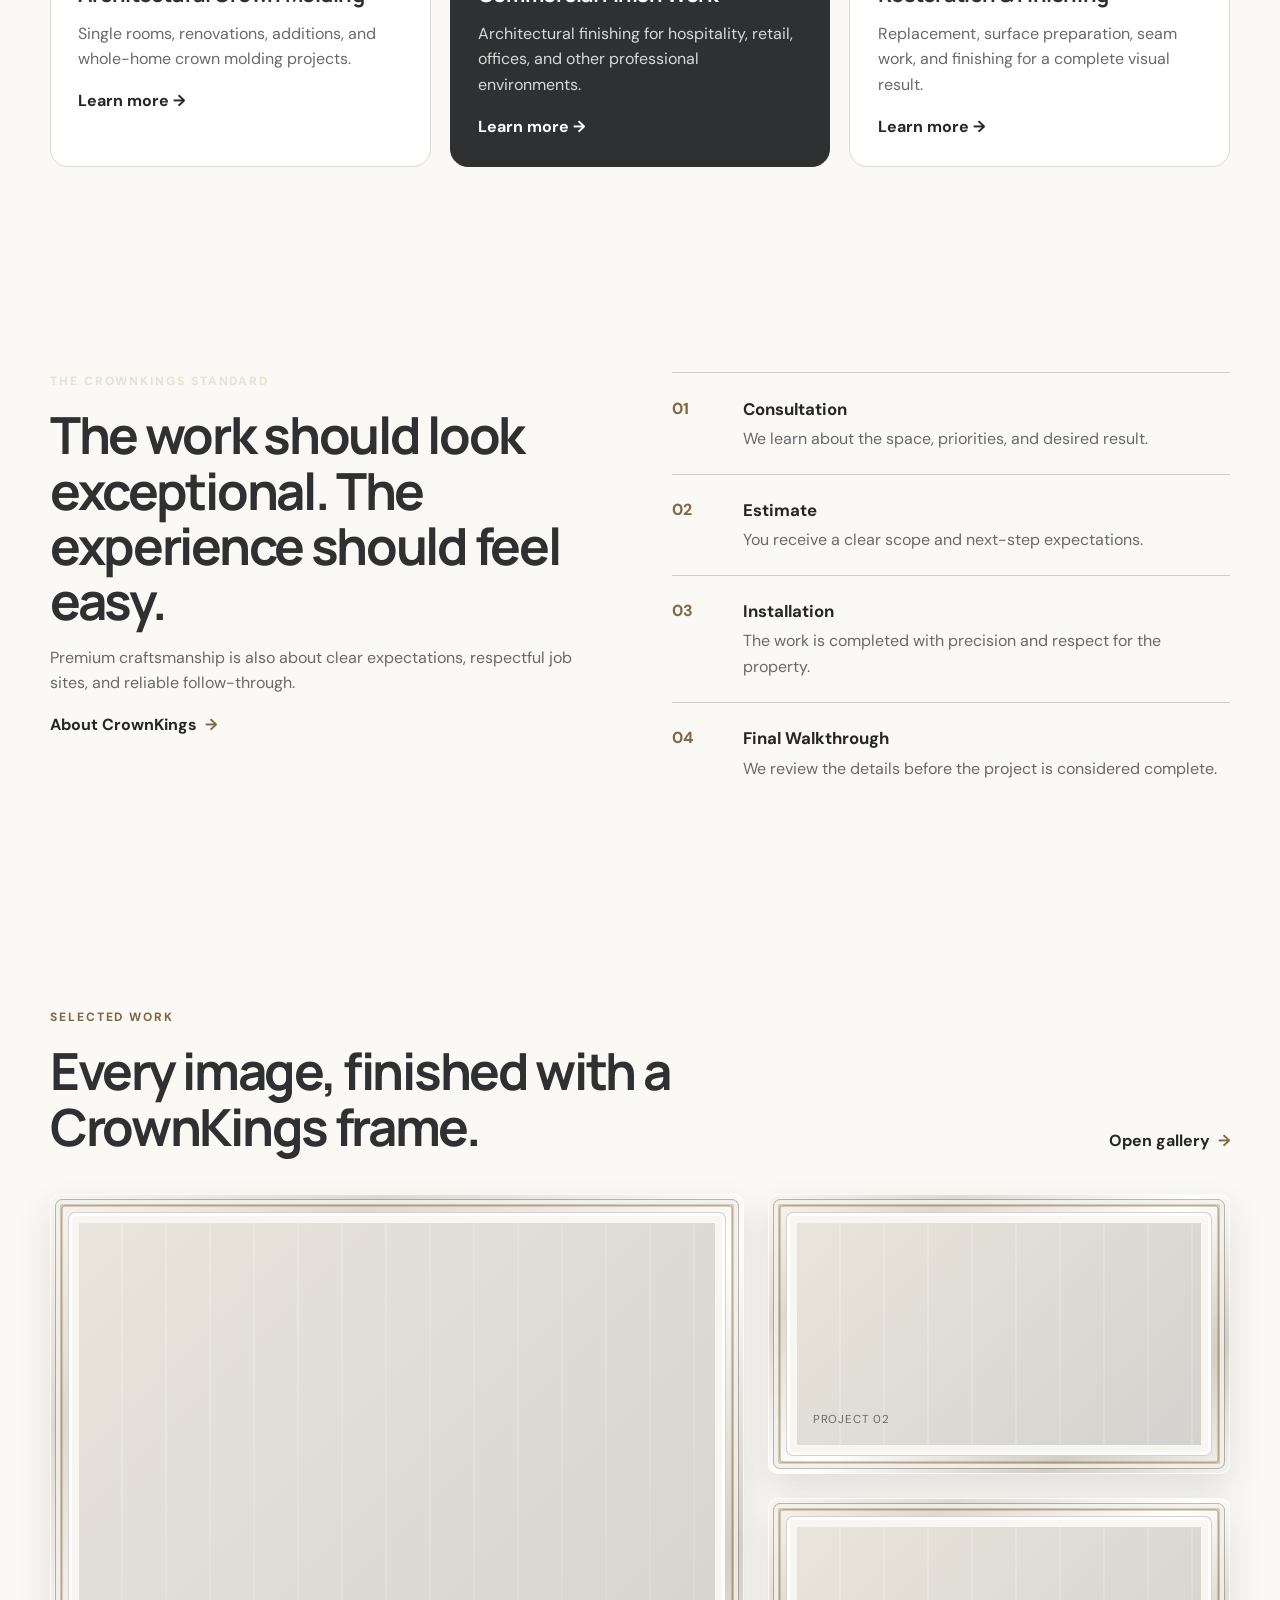
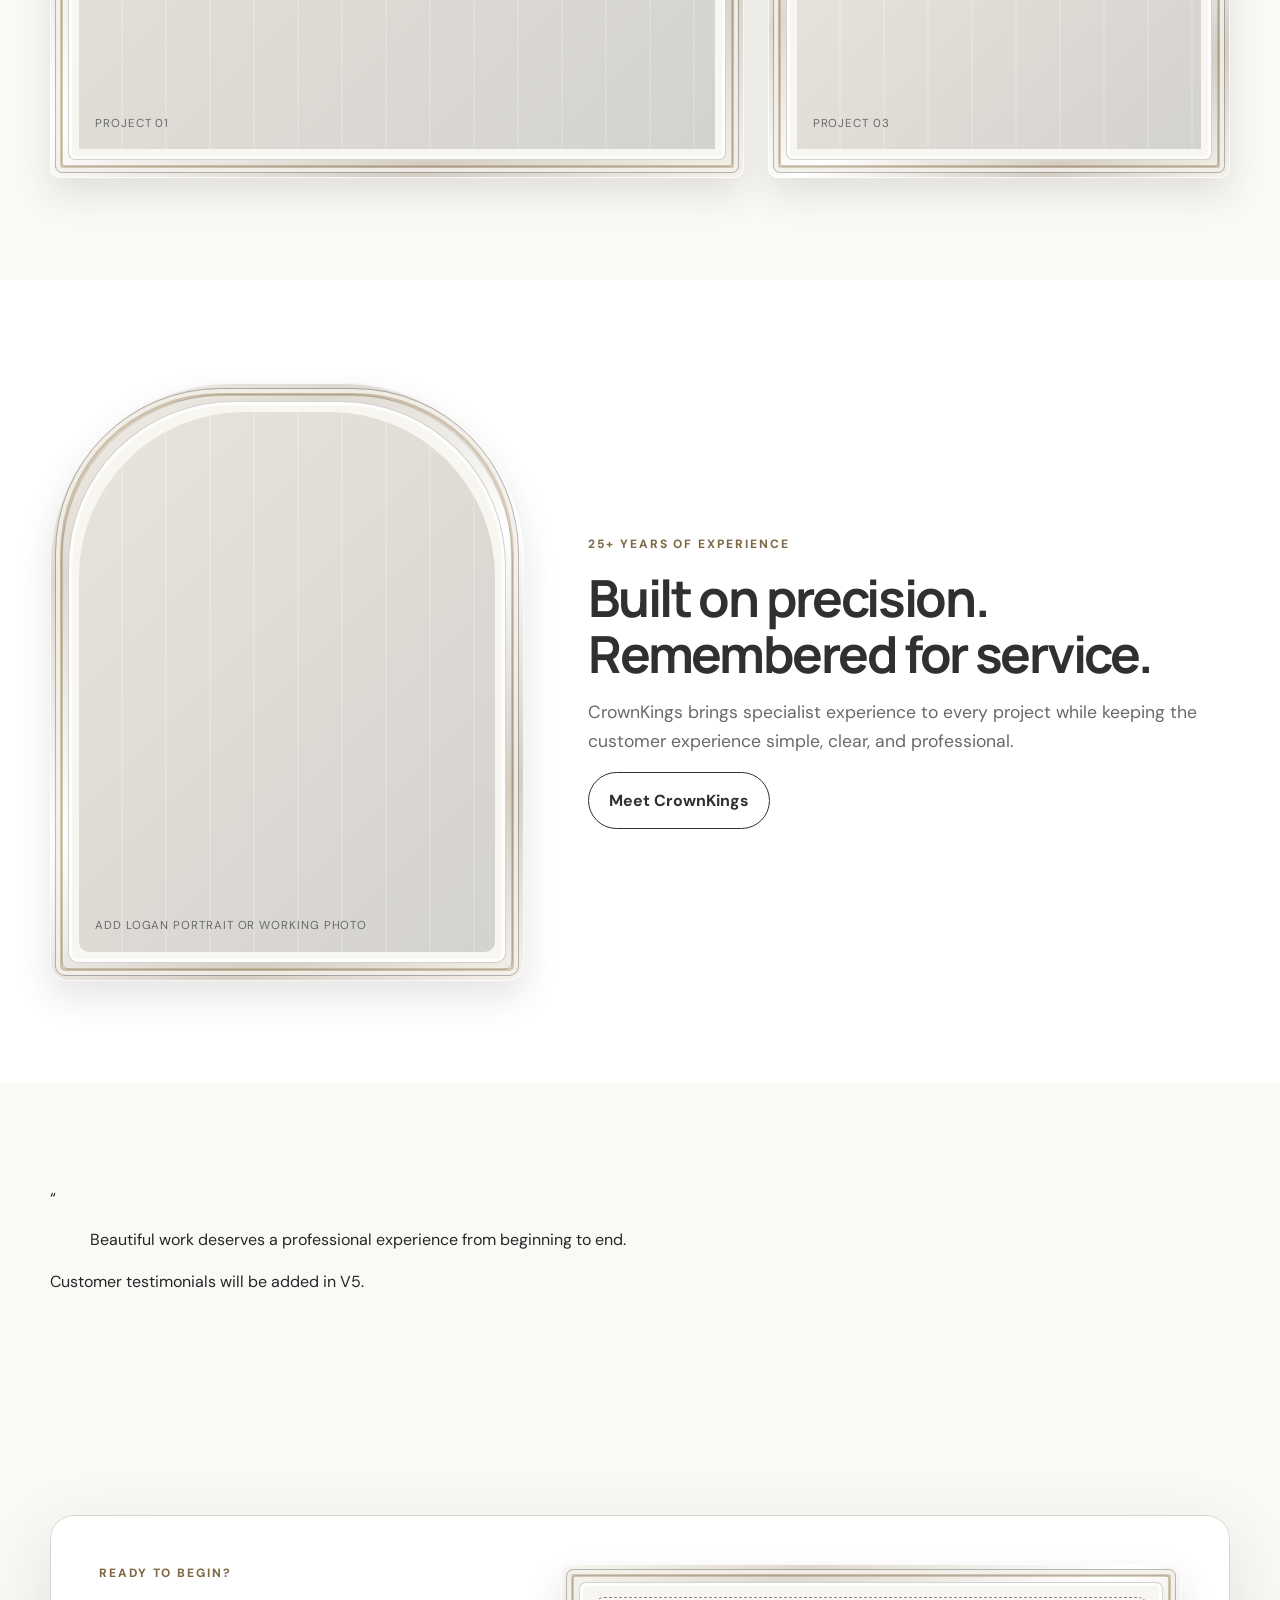
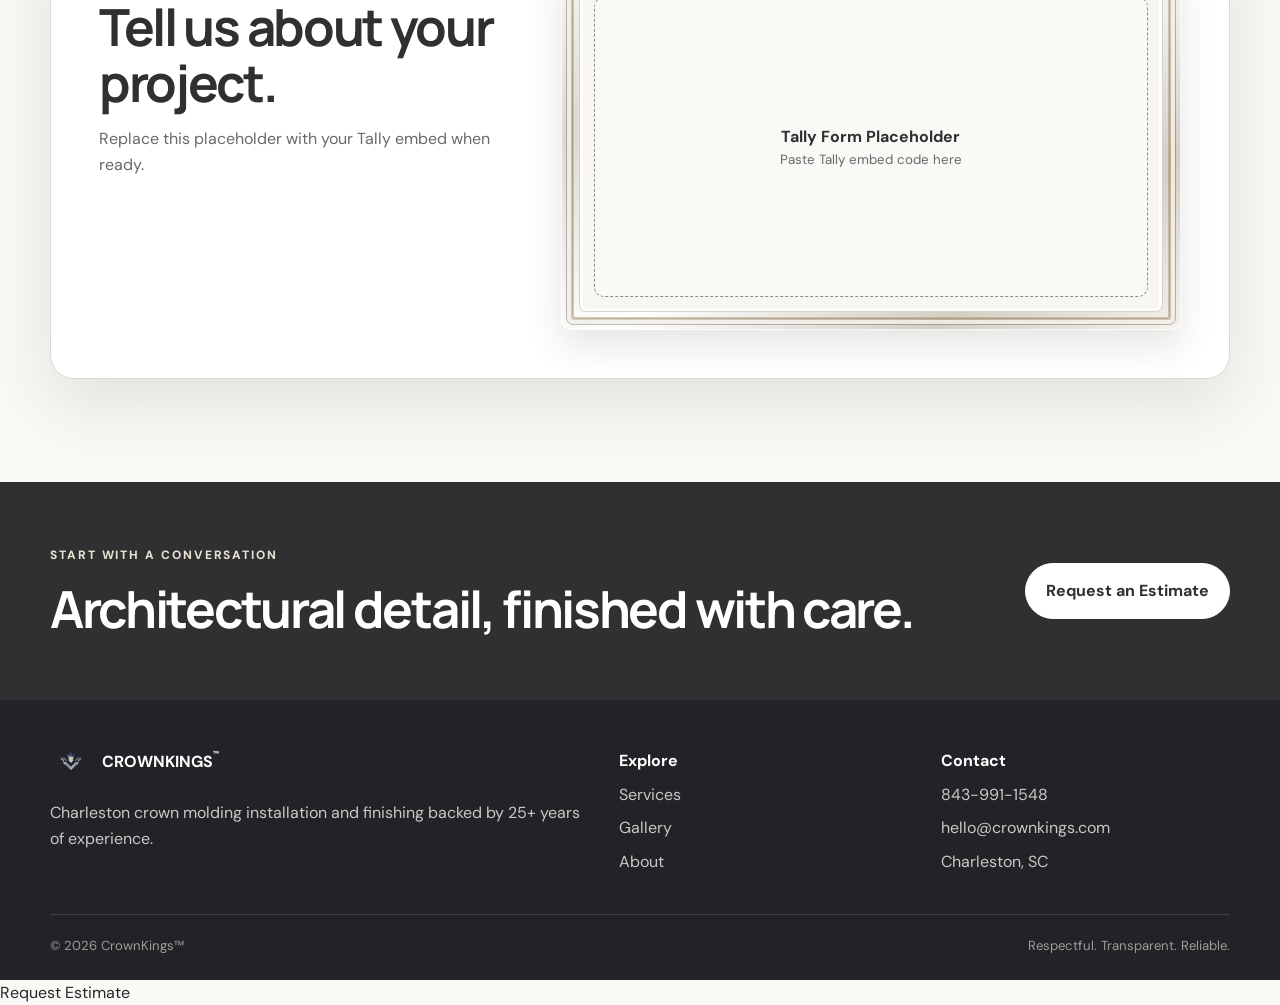
==== commit 2d36096e: "Update index.html" ====
--- a/index.html
+++ b/index.html
@@ -8,11 +8,15 @@
 
   <meta
     name="description"
-    content="CrownKings provides crown molding installation and finishing for residential and commercial spaces in Charleston, SC."
+    content="CrownKings provides premium crown molding installation and finishing for residential and commercial spaces in Charleston, South Carolina."
   >
 
   <link rel="canonical" href="https://crownkingsmolding.com/">
-  <link rel="icon" href="icon-dark.png">
+
+  <link
+    rel="icon"
+    href="89656231309e90bf34ad779ece97b69f42b63c4edb5a2dd06393a3e2f8d44122.png"
+  >
 
   <link rel="preconnect" href="https://fonts.googleapis.com">
   <link rel="preconnect" href="https://fonts.gstatic.com" crossorigin>
@@ -26,16 +30,31 @@
 </head>
 
 <body>
-  <a class="skip-link" href="#main">Skip to content</a>
+  <a class="skip-link" href="#main">
+    Skip to content
+  </a>
 
   <header class="site-header">
     <div class="container nav-shell">
-      <a class="brand" href="index.html" aria-label="CrownKings homepage">
-        <img src="icon-dark.png" alt="" class="brand-icon">
+      <a
+        class="brand"
+        href="index.html"
+        aria-label="CrownKings homepage"
+      >
+        <img
+          src="89656231309e90bf34ad779ece97b69f42b63c4edb5a2dd06393a3e2f8d44122.png"
+          alt="CrownKings icon"
+          class="brand-icon"
+        >
 
         <span class="brand-copy">
-          <strong>CROWNKINGS<sup>™</sup></strong>
-          <small>Crown Molding Experts</small>
+          <strong>
+            CROWNKINGS<sup>™</sup>
+          </strong>
+
+          <small>
+            Crown Molding Experts
+          </small>
         </span>
       </a>
 
@@ -51,13 +70,31 @@
         <span></span>
       </button>
 
-      <nav id="site-nav" class="site-nav" aria-label="Primary navigation">
-        <a href="index.html">Home</a>
-        <a href="services.html">Services</a>
-        <a href="gallery.html">Gallery</a>
-        <a href="about.html">About</a>
-
-        <a class="button button--small" href="contact.html">
+      <nav
+        id="site-nav"
+        class="site-nav"
+        aria-label="Primary navigation"
+      >
+        <a href="index.html">
+          Home
+        </a>
+
+        <a href="services.html">
+          Services
+        </a>
+
+        <a href="gallery.html">
+          Gallery
+        </a>
+
+        <a href="about.html">
+          About
+        </a>
+
+        <a
+          class="button button--small"
+          href="contact.html"
+        >
           Request Estimate
         </a>
       </nav>
@@ -67,8 +104,10 @@
   <main id="main">
     <section class="hero">
       <div class="container hero-grid">
-        <div class="hero-copy">
-          <span class="kicker">Charleston, South Carolina</span>
+        <div class="hero-copy reveal">
+          <span class="kicker">
+            Charleston, South Carolina
+          </span>
 
           <h1>
             Crown molding that makes the room feel finished.
@@ -80,12 +119,19 @@
           </p>
 
           <div class="hero-actions">
-            <a class="button" href="contact.html">
+            <a
+              class="button"
+              href="contact.html"
+            >
               Request an Estimate
             </a>
 
-            <a class="text-link" href="gallery.html">
-              View selected work <span>→</span>
+            <a
+              class="text-link"
+              href="gallery.html"
+            >
+              View selected work
+              <span>→</span>
             </a>
           </div>
 
@@ -102,7 +148,7 @@
           </div>
         </div>
 
-        <div class="molding-frame molding-frame--hero">
+        <div class="molding-frame molding-frame--hero reveal">
           <div class="molding-frame__inner">
             <div
               class="hero-image placeholder-image"
@@ -111,39 +157,70 @@
           </div>
 
           <div class="hero-badge">
-            <img src="icon-dark.png" alt="CrownKings icon">
-            <span>Crown Molding Experts</span>
-          </div>
-        </div>
-      </div>
-    </section>
+            <img
+              src="89656231309e90bf34ad779ece97b69f42b63c4edb5a2dd06393a3e2f8d44122.png"
+              alt="CrownKings icon"
+            >
+
+            <span>
+              Crown Molding Experts
+            </span>
+          </div>
+        </div>
+      </div>
+    </section>
+
+    <div
+      class="architectural-rule"
+      aria-hidden="true"
+    ></div>
 
     <section class="values-band">
       <div class="container values-grid">
         <div>
           <span>01</span>
-          <strong>Respectful</strong>
-          <p>Your time, property, and expectations matter.</p>
+
+          <strong>
+            Respectful
+          </strong>
+
+          <p>
+            Your time, property, and expectations matter.
+          </p>
         </div>
 
         <div>
           <span>02</span>
-          <strong>Transparent</strong>
-          <p>Clear communication and a defined scope.</p>
+
+          <strong>
+            Transparent
+          </strong>
+
+          <p>
+            Clear communication and a defined scope.
+          </p>
         </div>
 
         <div>
           <span>03</span>
-          <strong>Reliable</strong>
-          <p>We show up, follow through, and finish well.</p>
+
+          <strong>
+            Reliable
+          </strong>
+
+          <p>
+            We show up, follow through, and finish well.
+          </p>
         </div>
       </div>
     </section>
 
     <section class="section">
-      <div class="container section-intro">
+      <div class="container section-intro reveal">
         <div>
-          <span class="kicker">What we do</span>
+          <span class="kicker">
+            What we do
+          </span>
 
           <h2>
             Specialized crown molding work for homes and businesses.
@@ -157,51 +234,71 @@
       </div>
 
       <div class="container service-cards">
-        <article class="service-card">
-          <span class="service-number">01</span>
-
-          <h3>Residential Installation</h3>
+        <article class="service-card reveal">
+          <span class="service-number">
+            01
+          </span>
+
+          <h3>
+            Architectural Crown Molding
+          </h3>
 
           <p>
             Single rooms, renovations, additions, and whole-home crown molding
             projects.
           </p>
 
-          <a href="services.html">Learn more →</a>
+          <a href="services.html">
+            Learn more →
+          </a>
         </article>
 
-        <article class="service-card featured">
-          <span class="service-number">02</span>
-
-          <h3>Commercial Projects</h3>
+        <article class="service-card featured reveal">
+          <span class="service-number">
+            02
+          </span>
+
+          <h3>
+            Commercial Finish Work
+          </h3>
 
           <p>
             Architectural finishing for hospitality, retail, offices, and
             other professional environments.
           </p>
 
-          <a href="services.html">Learn more →</a>
+          <a href="services.html">
+            Learn more →
+          </a>
         </article>
 
-        <article class="service-card">
-          <span class="service-number">03</span>
-
-          <h3>Repair &amp; Finishing</h3>
+        <article class="service-card reveal">
+          <span class="service-number">
+            03
+          </span>
+
+          <h3>
+            Restoration &amp; Finishing
+          </h3>
 
           <p>
             Replacement, surface preparation, seam work, and finishing for a
             complete visual result.
           </p>
 
-          <a href="services.html">Learn more →</a>
+          <a href="services.html">
+            Learn more →
+          </a>
         </article>
       </div>
     </section>
 
-    <section class="section section--stone">
+    <section class="section section--navy">
       <div class="container split">
-        <div class="split-copy">
-          <span class="kicker">The CrownKings standard</span>
+        <div class="split-copy reveal">
+          <span class="kicker kicker--light">
+            The CrownKings standard
+          </span>
 
           <h2>
             The work should look exceptional. The experience should feel easy.
@@ -212,18 +309,27 @@
             respectful job sites, and reliable follow-through.
           </p>
 
-          <a class="text-link" href="about.html">
-            About CrownKings <span>→</span>
+          <a
+            class="text-link text-link--light"
+            href="about.html"
+          >
+            About CrownKings
+            <span>→</span>
           </a>
         </div>
 
-        <div class="process-list">
+        <div class="process-list process-list--dark reveal">
           <div>
             <span>01</span>
 
             <div>
-              <strong>Consultation</strong>
-              <p>We learn about the space, priorities, and desired result.</p>
+              <strong>
+                Consultation
+              </strong>
+
+              <p>
+                We learn about the space, priorities, and desired result.
+              </p>
             </div>
           </div>
 
@@ -231,8 +337,13 @@
             <span>02</span>
 
             <div>
-              <strong>Estimate</strong>
-              <p>You receive a clear scope and next-step expectations.</p>
+              <strong>
+                Estimate
+              </strong>
+
+              <p>
+                You receive a clear scope and next-step expectations.
+              </p>
             </div>
           </div>
 
@@ -240,7 +351,9 @@
             <span>03</span>
 
             <div>
-              <strong>Installation</strong>
+              <strong>
+                Installation
+              </strong>
 
               <p>
                 The work is completed with precision and respect for the
@@ -253,7 +366,9 @@
             <span>04</span>
 
             <div>
-              <strong>Final Walkthrough</strong>
+              <strong>
+                Final Walkthrough
+              </strong>
 
               <p>
                 We review the details before the project is considered
@@ -266,23 +381,29 @@
     </section>
 
     <section class="section">
-      <div class="container section-intro">
+      <div class="container section-intro reveal">
         <div>
-          <span class="kicker">Selected work</span>
+          <span class="kicker">
+            Selected work
+          </span>
 
           <h2>
             Every image, finished with a CrownKings frame.
           </h2>
         </div>
 
-        <a class="text-link" href="gallery.html">
-          Open gallery <span>→</span>
+        <a
+          class="text-link"
+          href="gallery.html"
+        >
+          Open gallery
+          <span>→</span>
         </a>
       </div>
 
       <div class="container project-grid">
         <article
-          class="molding-frame molding-frame--project molding-frame--large"
+          class="molding-frame molding-frame--project molding-frame--large reveal"
         >
           <div class="molding-frame__inner">
             <div
@@ -292,7 +413,7 @@
           </div>
         </article>
 
-        <article class="molding-frame molding-frame--project">
+        <article class="molding-frame molding-frame--project reveal">
           <div class="molding-frame__inner">
             <div
               class="project-image placeholder-image"
@@ -301,7 +422,7 @@
           </div>
         </article>
 
-        <article class="molding-frame molding-frame--project">
+        <article class="molding-frame molding-frame--project reveal">
           <div class="molding-frame__inner">
             <div
               class="project-image placeholder-image"
@@ -314,7 +435,7 @@
 
     <section class="section founder-strip">
       <div class="container founder-grid">
-        <div class="molding-frame molding-frame--portrait">
+        <div class="molding-frame molding-frame--portrait reveal">
           <div class="molding-frame__inner">
             <div
               class="founder-photo placeholder-image"
@@ -323,8 +444,10 @@
           </div>
         </div>
 
-        <div>
-          <span class="kicker">25+ years of experience</span>
+        <div class="reveal">
+          <span class="kicker">
+            25+ years of experience
+          </span>
 
           <h2>
             Built on precision. Remembered for service.
@@ -335,17 +458,39 @@
             keeping the customer experience simple, clear, and professional.
           </p>
 
-          <a class="button button--outline" href="about.html">
+          <a
+            class="button button--outline"
+            href="about.html"
+          >
             Meet CrownKings
           </a>
         </div>
       </div>
     </section>
 
+    <section class="section section--ivory">
+      <div class="container testimonial-card reveal">
+        <div class="testimonial-mark">
+          “
+        </div>
+
+        <blockquote>
+          Beautiful work deserves a professional experience from beginning
+          to end.
+        </blockquote>
+
+        <p>
+          Customer testimonials will be added in V5.
+        </p>
+      </div>
+    </section>
+
     <section class="section">
-      <div class="container tally-card">
+      <div class="container tally-card reveal">
         <div>
-          <span class="kicker">Ready to begin?</span>
+          <span class="kicker">
+            Ready to begin?
+          </span>
 
           <h2>
             Tell us about your project.
@@ -356,9 +501,18 @@
           </p>
         </div>
 
-        <div class="tally-placeholder">
-          <p>Tally Form Placeholder</p>
-          <small>Paste Tally embed code here</small>
+        <div class="molding-frame molding-frame--form">
+          <div class="molding-frame__inner">
+            <div class="tally-placeholder">
+              <p>
+                Tally Form Placeholder
+              </p>
+
+              <small>
+                Paste Tally embed code here
+              </small>
+            </div>
+          </div>
         </div>
       </div>
     </section>
@@ -376,7 +530,10 @@
         </h2>
       </div>
 
-      <a class="button button--light" href="contact.html">
+      <a
+        class="button button--light"
+        href="contact.html"
+      >
         Request an Estimate
       </a>
     </div>
@@ -386,8 +543,15 @@
     <div class="container footer-grid">
       <div>
         <div class="footer-brand">
-          <img src="icon-dark.png" alt="" class="footer-icon">
-          <strong>CROWNKINGS<sup>™</sup></strong>
+          <img
+            src="89656231309e90bf34ad779ece97b69f42b63c4edb5a2dd06393a3e2f8d44122.png"
+            alt="CrownKings icon"
+            class="footer-icon"
+          >
+
+          <strong>
+            CROWNKINGS<sup>™</sup>
+          </strong>
         </div>
 
         <p>
@@ -397,25 +561,60 @@
       </div>
 
       <div>
-        <strong>Explore</strong>
-        <a href="services.html">Services</a>
-        <a href="gallery.html">Gallery</a>
-        <a href="about.html">About</a>
+        <strong>
+          Explore
+        </strong>
+
+        <a href="services.html">
+          Services
+        </a>
+
+        <a href="gallery.html">
+          Gallery
+        </a>
+
+        <a href="about.html">
+          About
+        </a>
       </div>
 
       <div>
-        <strong>Contact</strong>
-        <a href="tel:+18439911548">843-991-1548</a>
-        <a href="mailto:hello@crownkings.com">hello@crownkings.com</a>
-        <span>Charleston, SC</span>
+        <strong>
+          Contact
+        </strong>
+
+        <a href="tel:+18439911548">
+          843-991-1548
+        </a>
+
+        <a href="mailto:hello@crownkings.com">
+          hello@crownkings.com
+        </a>
+
+        <span>
+          Charleston, SC
+        </span>
       </div>
     </div>
 
     <div class="container footer-bottom">
-      <span>© 2026 CrownKings™</span>
-      <span>Respectful. Transparent. Reliable.</span>
+      <span>
+        © 2026 CrownKings™
+      </span>
+
+      <span>
+        Respectful. Transparent. Reliable.
+      </span>
     </div>
   </footer>
+
+  <a
+    class="floating-estimate"
+    href="contact.html"
+    aria-label="Request an estimate"
+  >
+    Request Estimate
+  </a>
 
   <script src="js/script.js" defer></script>
 </body>
--- a/css/style.css
+++ b/css/style.css
@@ -1,19 +1,25 @@
 :root {
   --charcoal: #2f3032;
-  --charcoal-2: #46474a;
+  --charcoal-soft: #47484b;
   --gray: #8f8b84;
   --stone: #efede8;
   --warm-white: #faf9f6;
   --white: #ffffff;
   --bronze: #a78d63;
-  --bronze-dark: #826b49;
-  --line: #dedad2;
+  --bronze-dark: #806946;
+  --line: #ddd8cf;
   --text: #252628;
-  --muted: #696a6d;
+  --muted: #68696c;
 
   --container: 1180px;
   --radius: 18px;
-  --shadow: 0 24px 70px rgba(39, 40, 42, 0.1);
+
+  --shadow:
+    0 24px 70px rgba(39, 40, 42, 0.12);
+
+  --frame-shadow:
+    0 16px 35px rgba(45, 42, 37, 0.12),
+    inset 0 0 0 1px rgba(255, 255, 255, 0.8);
 }
 
 *,
@@ -55,12 +61,12 @@
 
 .skip-link {
   position: fixed;
+  top: 1rem;
   left: 1rem;
-  top: 1rem;
   z-index: 9999;
   padding: 0.7rem 1rem;
   background: var(--charcoal);
-  color: var(--white);
+  color: white;
   transform: translateY(-200%);
 }
 
@@ -74,7 +80,7 @@
   position: sticky;
   top: 0;
   z-index: 1000;
-  border-bottom: 1px solid rgba(222, 218, 210, 0.8);
+  border-bottom: 1px solid rgba(221, 216, 207, 0.85);
   background: rgba(250, 249, 246, 0.94);
   backdrop-filter: blur(15px);
 }
@@ -99,17 +105,17 @@
   object-fit: contain;
 }
 
-.brand-text {
+.brand-copy {
   display: grid;
   line-height: 1.15;
 }
 
-.brand-text strong {
+.brand-copy strong {
   font-size: 0.9rem;
   letter-spacing: 0.12em;
 }
 
-.brand-text small {
+.brand-copy small {
   color: var(--muted);
   font-size: 0.7rem;
   letter-spacing: 0.05em;
@@ -150,7 +156,7 @@
   background: var(--charcoal);
 }
 
-/* Buttons and links */
+/* Buttons */
 
 .button {
   display: inline-flex;
@@ -161,7 +167,7 @@
   border: 1px solid var(--charcoal);
   border-radius: 999px;
   background: var(--charcoal);
-  color: var(--white);
+  color: white;
   font-weight: 700;
   transition: 0.2s ease;
 }
@@ -183,12 +189,12 @@
 }
 
 .button--outline:hover {
-  color: var(--white);
+  color: white;
 }
 
 .button--light {
-  border-color: var(--white);
-  background: var(--white);
+  border-color: white;
+  background: white;
   color: var(--charcoal);
 }
 
@@ -215,6 +221,10 @@
   text-transform: uppercase;
 }
 
+.kicker--light {
+  color: #e9e1d2;
+}
+
 h1,
 h2,
 h3 {
@@ -288,27 +298,134 @@
   font-size: 0.85rem;
 }
 
-.hero-visual {
+.hero-image {
+  min-height: 590px;
+  height: 100%;
+  border-radius: 7px;
+}
+
+/* Placeholders */
+
+.placeholder-image {
   position: relative;
-  min-height: 610px;
-}
-
-.hero-image {
+  overflow: hidden;
+
+  background:
+    linear-gradient(
+      135deg,
+      rgba(167, 141, 99, 0.09),
+      rgba(47, 48, 50, 0.14)
+    ),
+    repeating-linear-gradient(
+      90deg,
+      transparent 0 42px,
+      rgba(255, 255, 255, 0.38) 42px 44px
+    ),
+    var(--stone);
+}
+
+.placeholder-image::after {
+  position: absolute;
+  bottom: 1rem;
+  left: 1rem;
+  color: var(--muted);
+  content: attr(data-label);
+  font-size: 0.72rem;
+  letter-spacing: 0.08em;
+  text-transform: uppercase;
+}
+
+/* Signature molding frames */
+
+.molding-frame {
+  position: relative;
+  padding: 18px;
+  border-radius: 10px;
+
+  background:
+    linear-gradient(
+      145deg,
+      #f8f6f1 0%,
+      #ded9d0 22%,
+      #ffffff 50%,
+      #d4cec3 78%,
+      #f5f2eb 100%
+    );
+
+  box-shadow: var(--frame-shadow);
+
+  transition:
+    transform 0.25s ease,
+    box-shadow 0.25s ease;
+}
+
+.molding-frame::before,
+.molding-frame::after {
+  position: absolute;
+  pointer-events: none;
+  content: "";
+}
+
+.molding-frame::before {
+  inset: 5px;
+  border: 1px solid rgba(47, 48, 50, 0.32);
+  border-radius: 7px;
+
+  box-shadow:
+    inset 0 0 0 4px rgba(255, 255, 255, 0.72),
+    inset 0 0 0 7px rgba(167, 141, 99, 0.42);
+}
+
+.molding-frame::after {
+  inset: 11px;
+  border: 1px solid rgba(47, 48, 50, 0.18);
+  border-radius: 5px;
+}
+
+.molding-frame__inner {
+  position: relative;
+  z-index: 1;
+  padding: 10px;
+  border: 1px solid rgba(47, 48, 50, 0.18);
+  border-radius: 7px;
+  background: #f8f6f1;
+
+  box-shadow:
+    inset 0 0 0 3px rgba(255, 255, 255, 0.92);
+}
+
+.molding-frame:hover {
+  box-shadow:
+    0 28px 65px rgba(39, 40, 42, 0.18),
+    inset 0 0 0 1px rgba(255, 255, 255, 0.9);
+
+  transform: translateY(-4px);
+}
+
+.molding-frame--hero {
+  min-height: 640px;
+  padding: 22px;
+}
+
+.molding-frame--hero .molding-frame__inner {
   height: 100%;
-  min-height: 610px;
-  border-radius: 160px 160px 20px 20px;
+  min-height: 596px;
 }
 
 .hero-badge {
   position: absolute;
-  bottom: 30px;
-  left: -30px;
+  bottom: 35px;
+  left: -28px;
+  z-index: 3;
+
   display: flex;
   align-items: center;
   gap: 0.8rem;
+
   padding: 1rem 1.2rem;
+  border: 1px solid var(--line);
   border-radius: 14px;
-  background: var(--white);
+  background: white;
   box-shadow: var(--shadow);
 }
 
@@ -322,41 +439,11 @@
   font-weight: 700;
 }
 
-/* Placeholders */
-
-.placeholder-image {
-  position: relative;
-  overflow: hidden;
-  background:
-    linear-gradient(
-      135deg,
-      rgba(167, 141, 99, 0.08),
-      rgba(47, 48, 50, 0.13)
-    ),
-    repeating-linear-gradient(
-      90deg,
-      transparent 0 42px,
-      rgba(255, 255, 255, 0.35) 42px 44px
-    ),
-    var(--stone);
-}
-
-.placeholder-image::after {
-  position: absolute;
-  bottom: 1rem;
-  left: 1rem;
-  color: var(--muted);
-  content: attr(data-label);
-  font-size: 0.72rem;
-  letter-spacing: 0.08em;
-  text-transform: uppercase;
-}
-
 /* Values */
 
 .values-band {
   border-block: 1px solid var(--line);
-  background: var(--white);
+  background: white;
 }
 
 .values-grid {
@@ -391,7 +478,7 @@
   color: var(--muted);
 }
 
-/* General sections */
+/* Sections */
 
 .section {
   padding: clamp(5rem, 8vw, 8rem) 0;
@@ -415,10 +502,10 @@
 }
 
 .section-intro h2 {
-  max-width: 800px;
-}
-
-/* Services */
+  max-width: 820px;
+}
+
+/* Service cards */
 
 .service-cards {
   display: grid;
@@ -434,7 +521,7 @@
   padding: 1.7rem;
   border: 1px solid var(--line);
   border-radius: var(--radius);
-  background: var(--white);
+  background: white;
   transition: 0.2s ease;
 }
 
@@ -446,12 +533,12 @@
 .service-card.featured {
   border-color: var(--charcoal);
   background: var(--charcoal);
-  color: var(--white);
+  color: white;
 }
 
 .service-card.featured h3,
 .service-card.featured .service-number {
-  color: var(--white);
+  color: white;
 }
 
 .service-card.featured p {
@@ -513,27 +600,32 @@
   color: var(--muted);
 }
 
-/* Homepage projects */
+/* Project frames */
 
 .project-grid {
   display: grid;
   grid-template-rows: 280px 280px;
   grid-template-columns: 1.2fr 0.8fr;
-  gap: 1.2rem;
-}
-
-.project {
-  border-radius: var(--radius);
-}
-
-.project--large {
+  gap: 1.5rem;
+}
+
+.molding-frame--project {
+  height: 100%;
+}
+
+.molding-frame--project .molding-frame__inner,
+.project-image {
+  height: 100%;
+}
+
+.molding-frame--large {
   grid-row: 1 / span 2;
 }
 
 /* Founder */
 
 .founder-strip {
-  background: var(--white);
+  background: white;
 }
 
 .founder-grid {
@@ -543,9 +635,19 @@
   gap: 4rem;
 }
 
+.molding-frame--portrait {
+  border-radius: 180px 180px 18px 18px;
+}
+
+.molding-frame--portrait::before,
+.molding-frame--portrait::after,
+.molding-frame--portrait .molding-frame__inner,
 .founder-photo {
-  min-height: 560px;
-  border-radius: 180px 180px 20px 20px;
+  border-radius: 165px 165px 10px 10px;
+}
+
+.founder-photo {
+  min-height: 540px;
 }
 
 .founder-grid p {
@@ -560,10 +662,11 @@
   display: grid;
   grid-template-columns: 0.8fr 1.2fr;
   gap: 3rem;
+
   padding: 3rem;
   border: 1px solid var(--line);
   border-radius: 24px;
-  background: var(--white);
+  background: white;
   box-shadow: var(--shadow);
 }
 
@@ -576,13 +679,13 @@
   min-height: 300px;
   place-content: center;
   border: 1px dashed var(--gray);
-  border-radius: 16px;
+  border-radius: 10px;
   background: var(--warm-white);
   text-align: center;
 }
 
 .tally-placeholder--large {
-  min-height: 560px;
+  min-height: 540px;
 }
 
 .tally-placeholder p {
@@ -595,7 +698,7 @@
   color: var(--muted);
 }
 
-/* Interior page hero */
+/* Interior pages */
 
 .page-hero {
   padding: 6rem 0 4rem;
@@ -623,22 +726,27 @@
 
 /* Gallery */
 
-.masonry-grid {
-  display: grid;
-  grid-auto-rows: 260px;
+.gallery-grid {
+  display: grid;
+  grid-auto-rows: 280px;
   grid-template-columns: repeat(3, 1fr);
-  gap: 1.2rem;
-}
-
-.gallery-item {
-  border-radius: var(--radius);
-}
-
-.gallery-item.tall {
+  gap: 1.5rem;
+}
+
+.molding-frame--gallery {
+  height: 100%;
+}
+
+.molding-frame--gallery .molding-frame__inner,
+.gallery-image {
+  height: 100%;
+}
+
+.molding-frame--gallery-tall {
   grid-row: span 2;
 }
 
-.gallery-item.wide {
+.molding-frame--gallery-wide {
   grid-column: span 2;
 }
 
@@ -658,12 +766,16 @@
   font-weight: 700;
 }
 
+.molding-frame--form .molding-frame__inner {
+  padding: 14px;
+}
+
 /* Final CTA */
 
 .final-cta {
   padding: 4rem 0;
   background: var(--charcoal);
-  color: var(--white);
+  color: white;
 }
 
 .final-cta__inner {
@@ -673,9 +785,8 @@
   gap: 2rem;
 }
 
-.final-cta h2,
-.final-cta .kicker {
-  color: var(--white);
+.final-cta h2 {
+  color: white;
 }
 
 /* Footer */
@@ -683,7 +794,7 @@
 .site-footer {
   padding: 3rem 0 1.5rem;
   background: #222326;
-  color: var(--white);
+  color: white;
 }
 
 .footer-grid {
@@ -744,19 +855,23 @@
     grid-template-columns: 1fr;
   }
 
-  .project,
-  .project--large {
-    min-height: 300px;
+  .molding-frame--project,
+  .molding-frame--large {
+    min-height: 320px;
     grid-row: auto;
   }
 
-  .masonry-grid {
+  .gallery-grid {
     grid-template-columns: 1fr 1fr;
   }
 
-  .hero-visual,
+  .molding-frame--hero {
+    min-height: 520px;
+  }
+
+  .molding-frame--hero .molding-frame__inner,
   .hero-image {
-    min-height: 480px;
+    min-height: 476px;
   }
 
   .hero-badge {
@@ -793,7 +908,7 @@
 
 @media (max-width: 640px) {
   .values-grid,
-  .masonry-grid {
+  .gallery-grid {
     grid-template-columns: 1fr;
   }
 
@@ -802,7 +917,7 @@
     border-bottom: 1px solid var(--line);
   }
 
-  .brand-text small {
+  .brand-copy small {
     display: none;
   }
 
@@ -811,16 +926,17 @@
     gap: 1rem;
   }
 
-  .hero-visual,
+  .molding-frame--hero {
+    min-height: 420px;
+    padding: 15px;
+  }
+
+  .molding-frame--hero .molding-frame__inner,
   .hero-image {
-    min-height: 390px;
-  }
-
-  .hero-image {
-    border-radius: 90px 90px 16px 16px;
-  }
-
-  .masonry-grid .wide {
+    min-height: 382px;
+  }
+
+  .molding-frame--gallery-wide {
     grid-column: auto;
   }
 
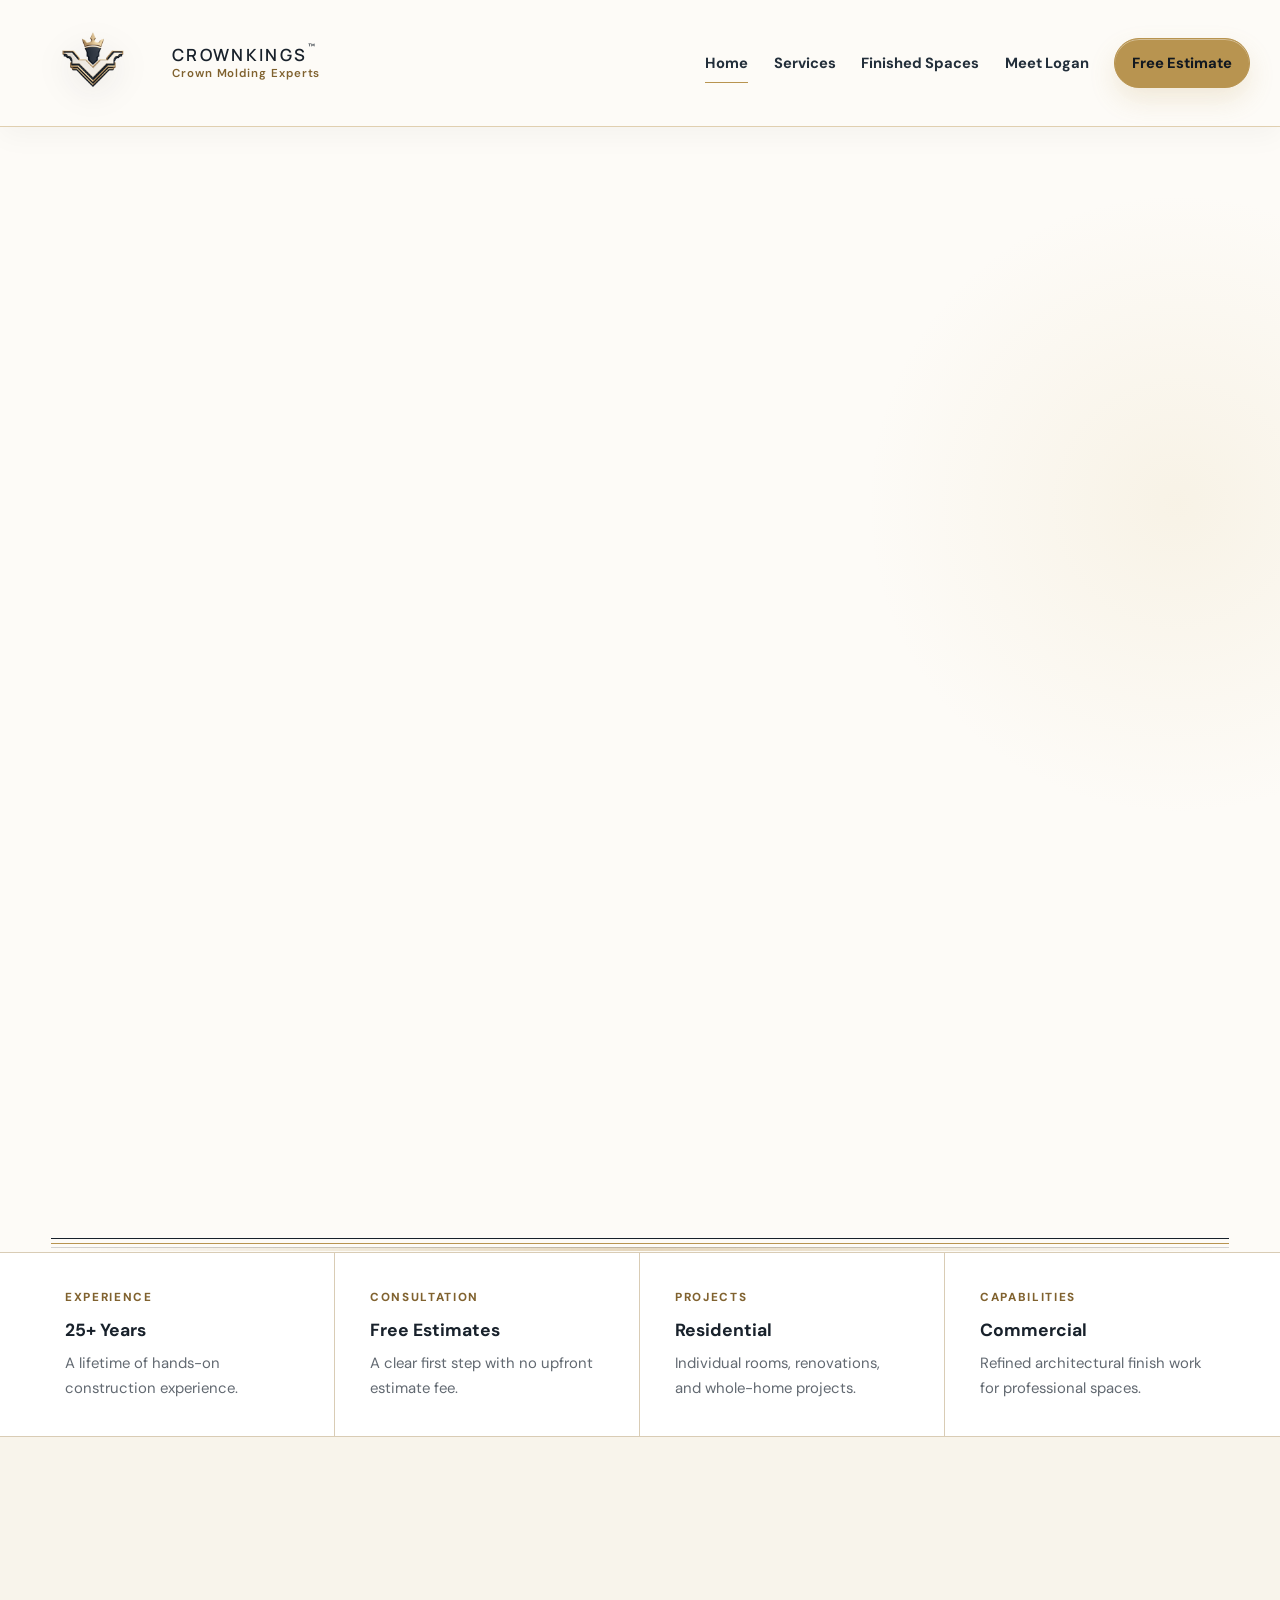
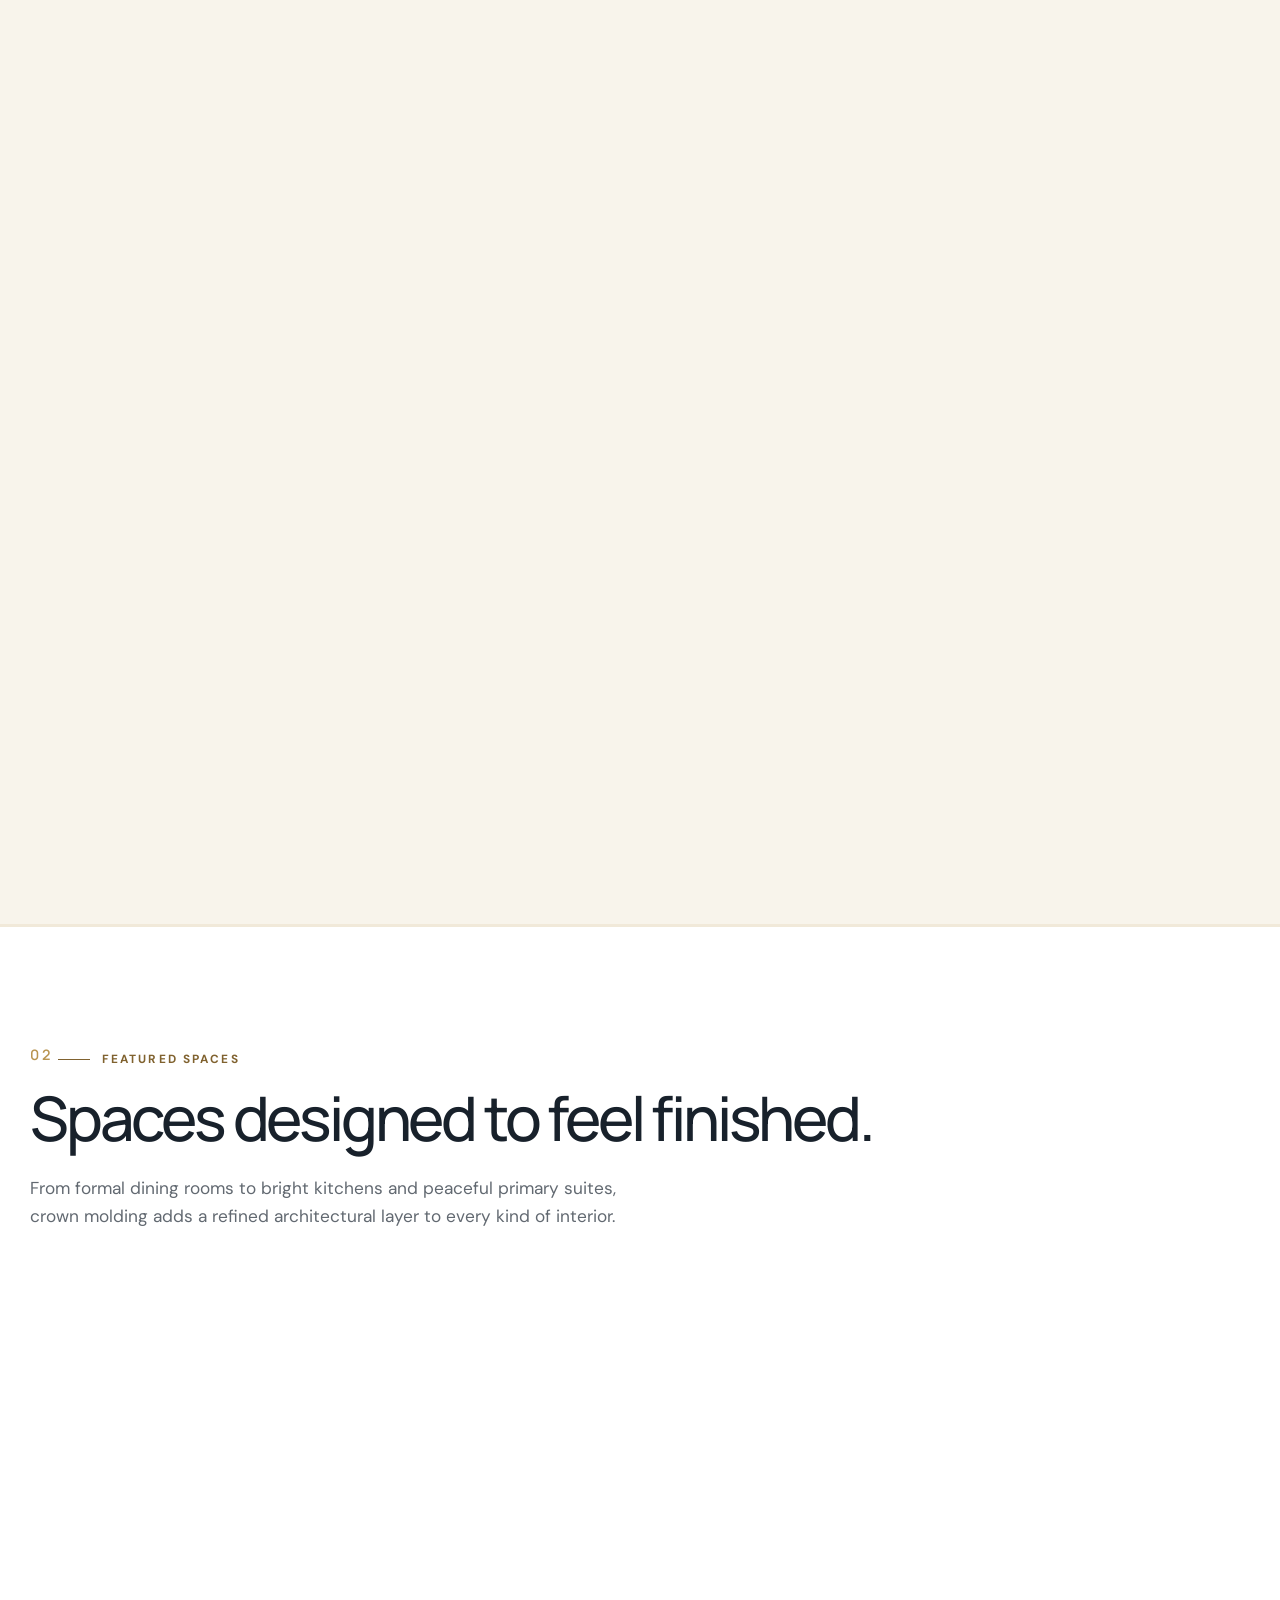
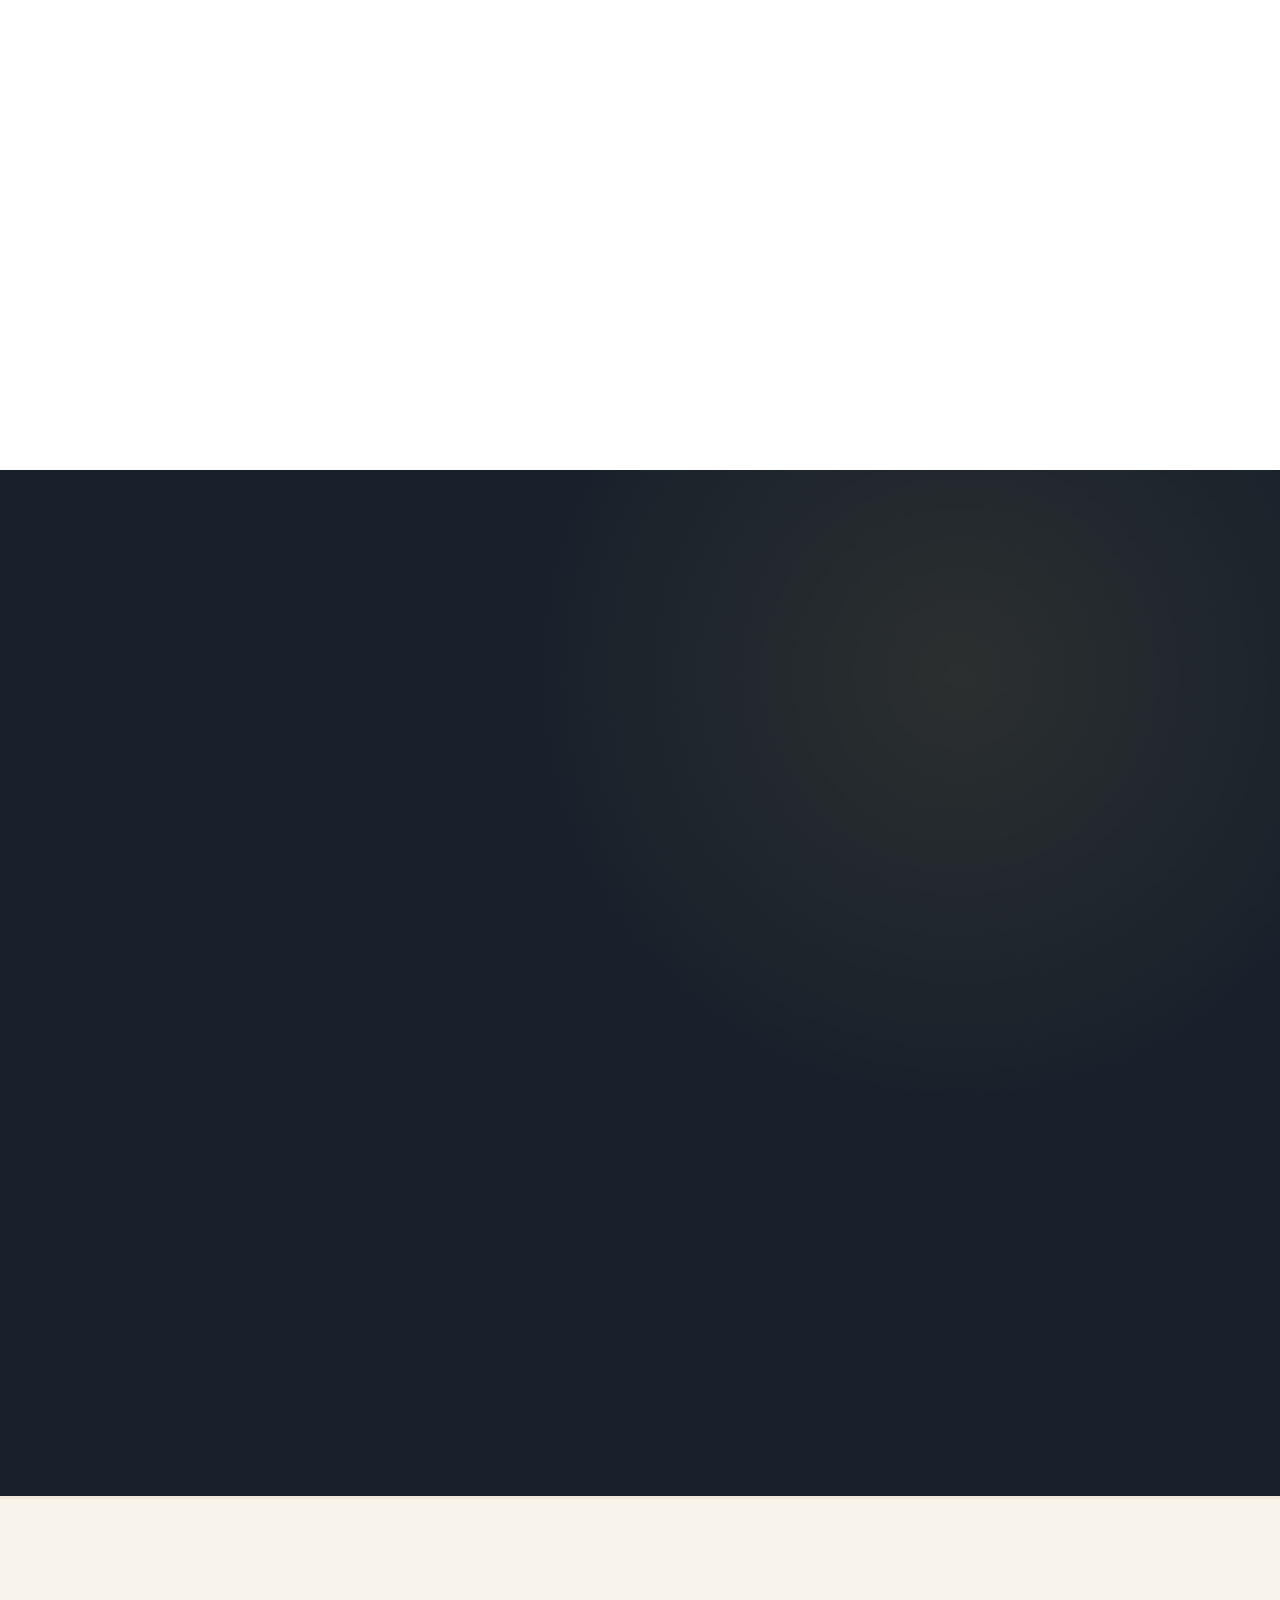
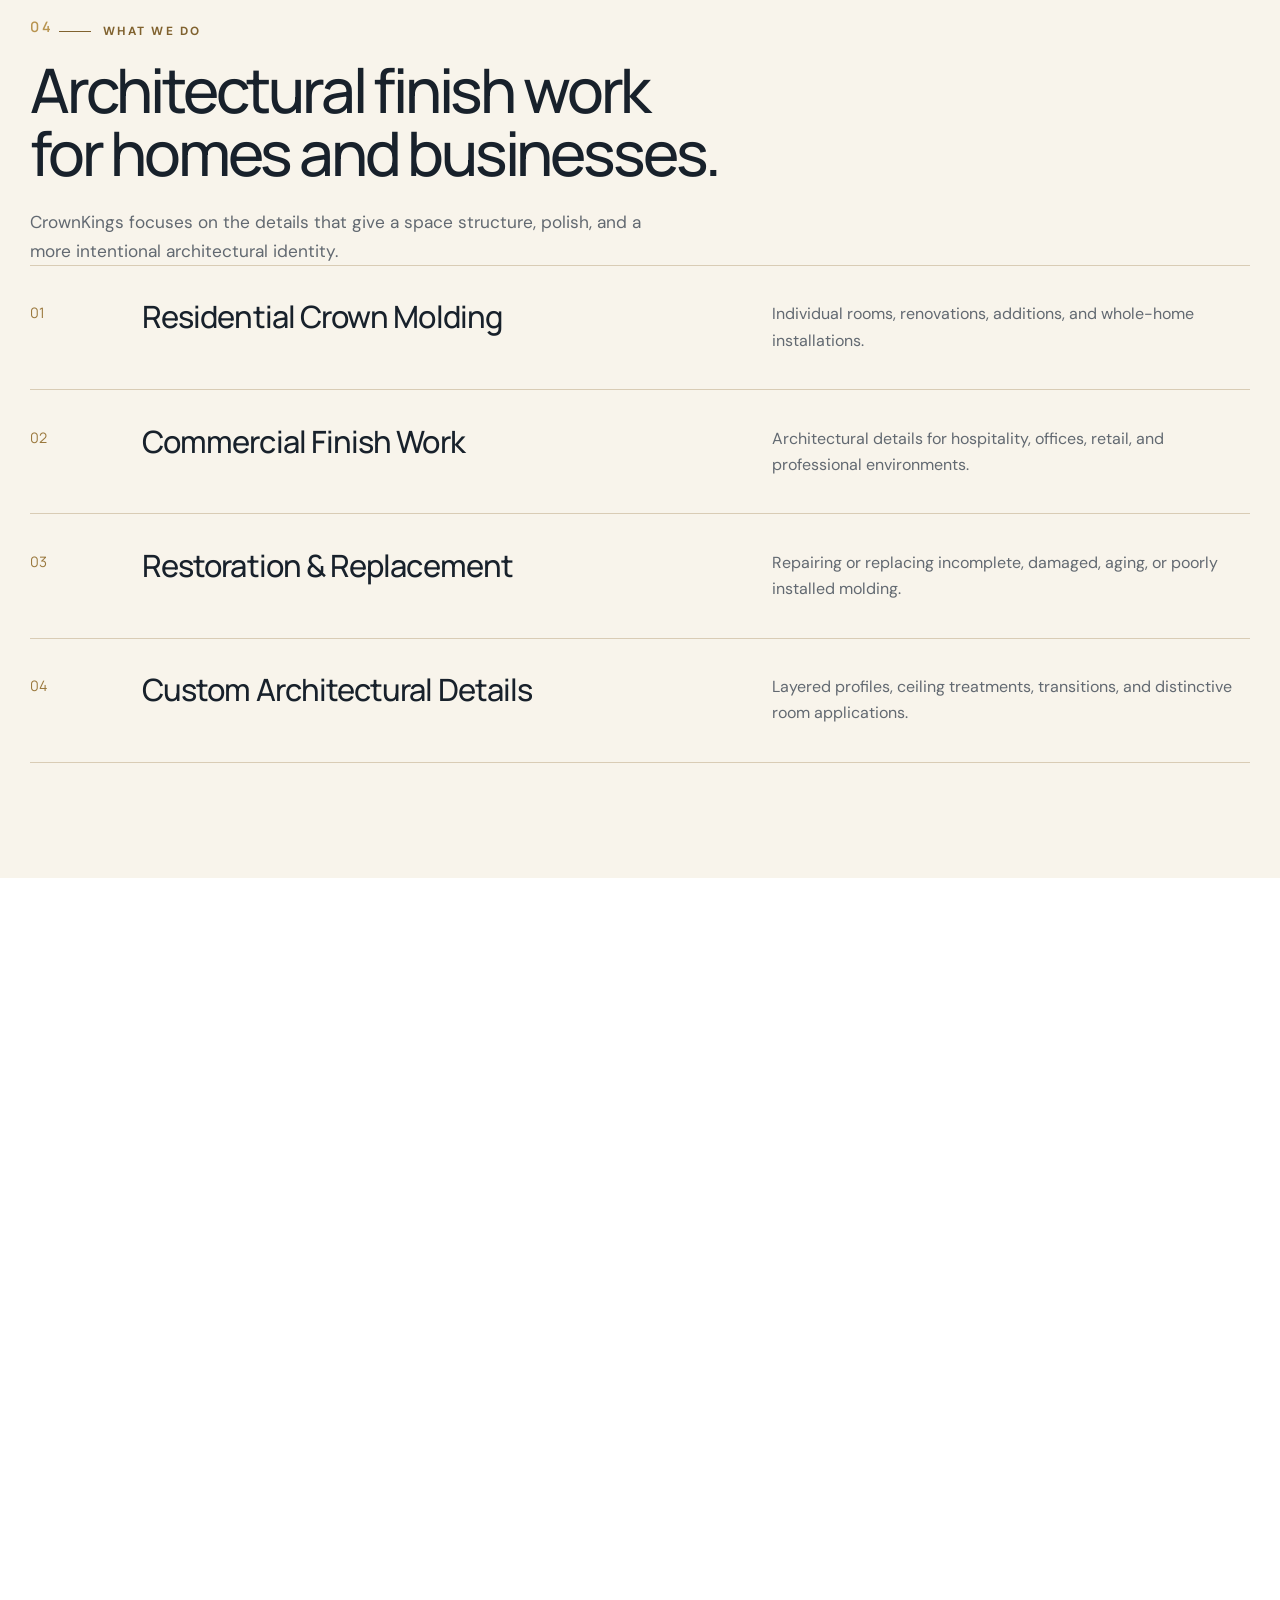
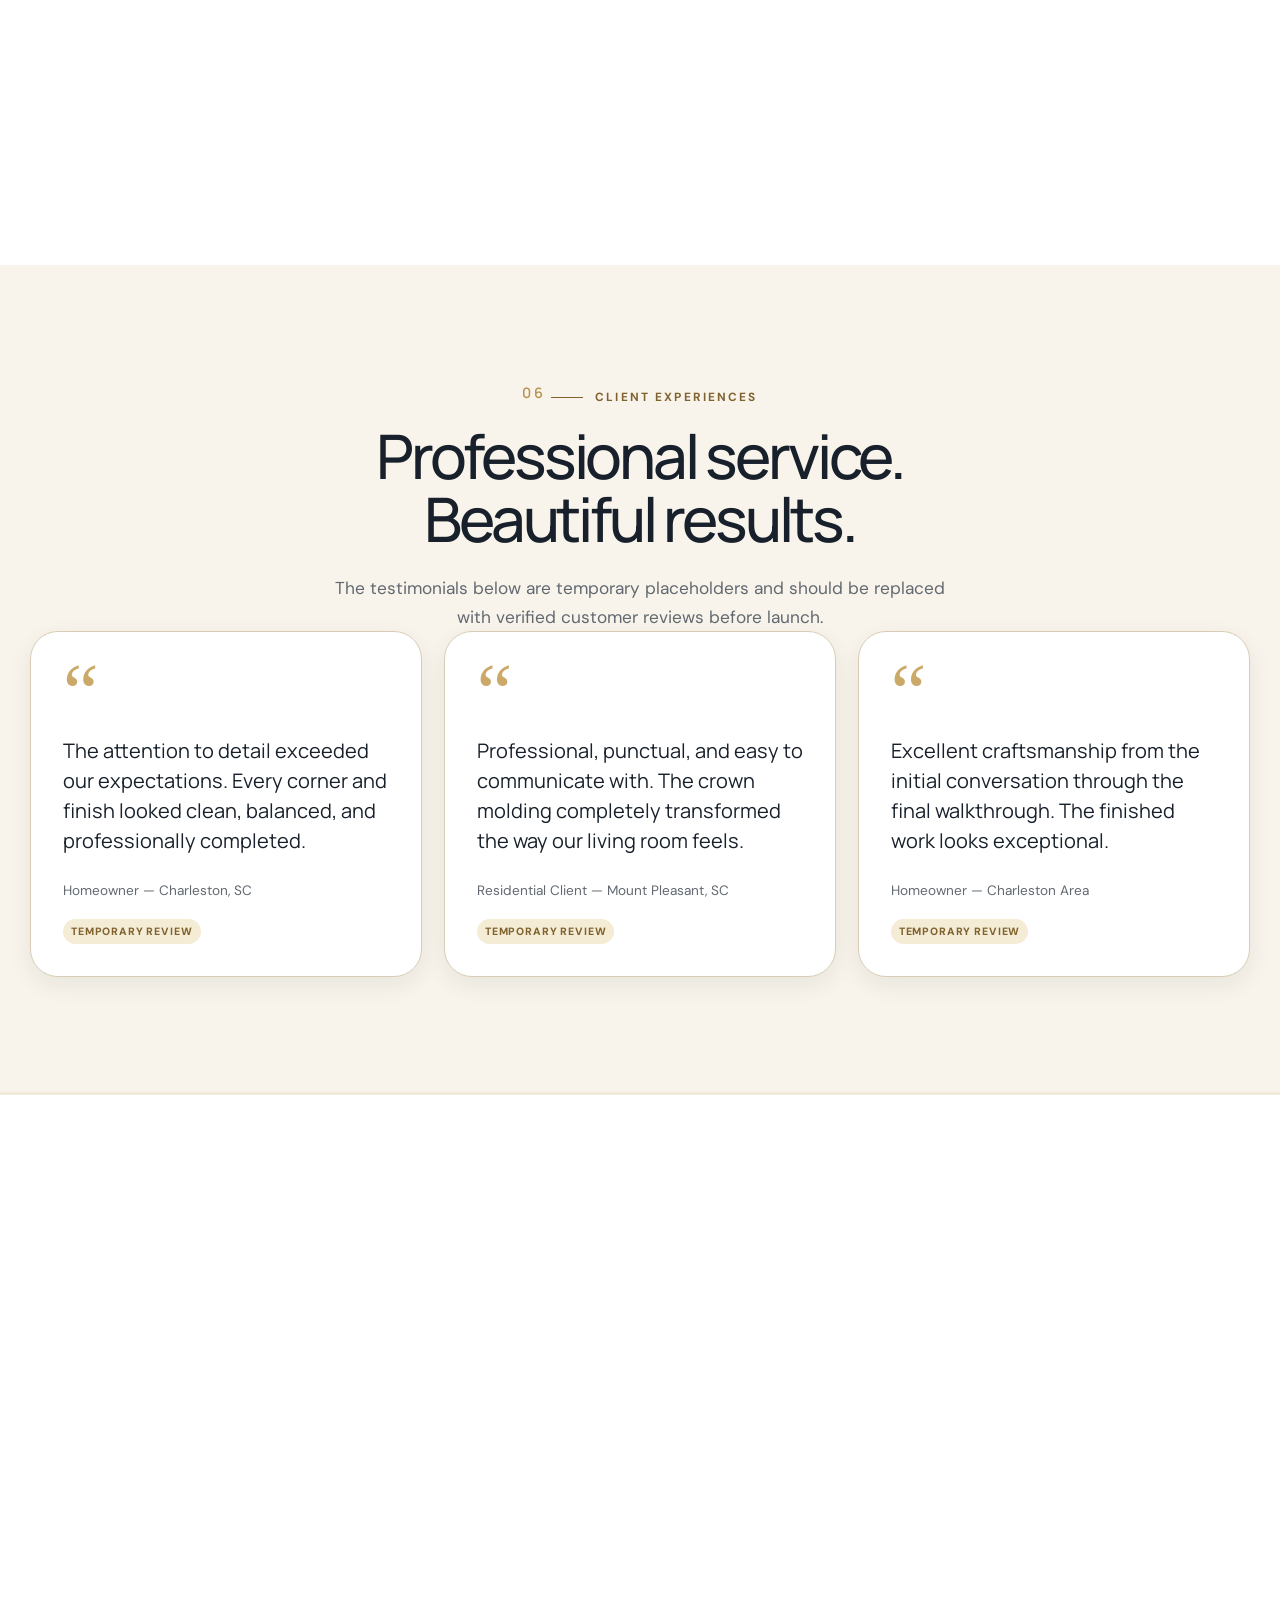
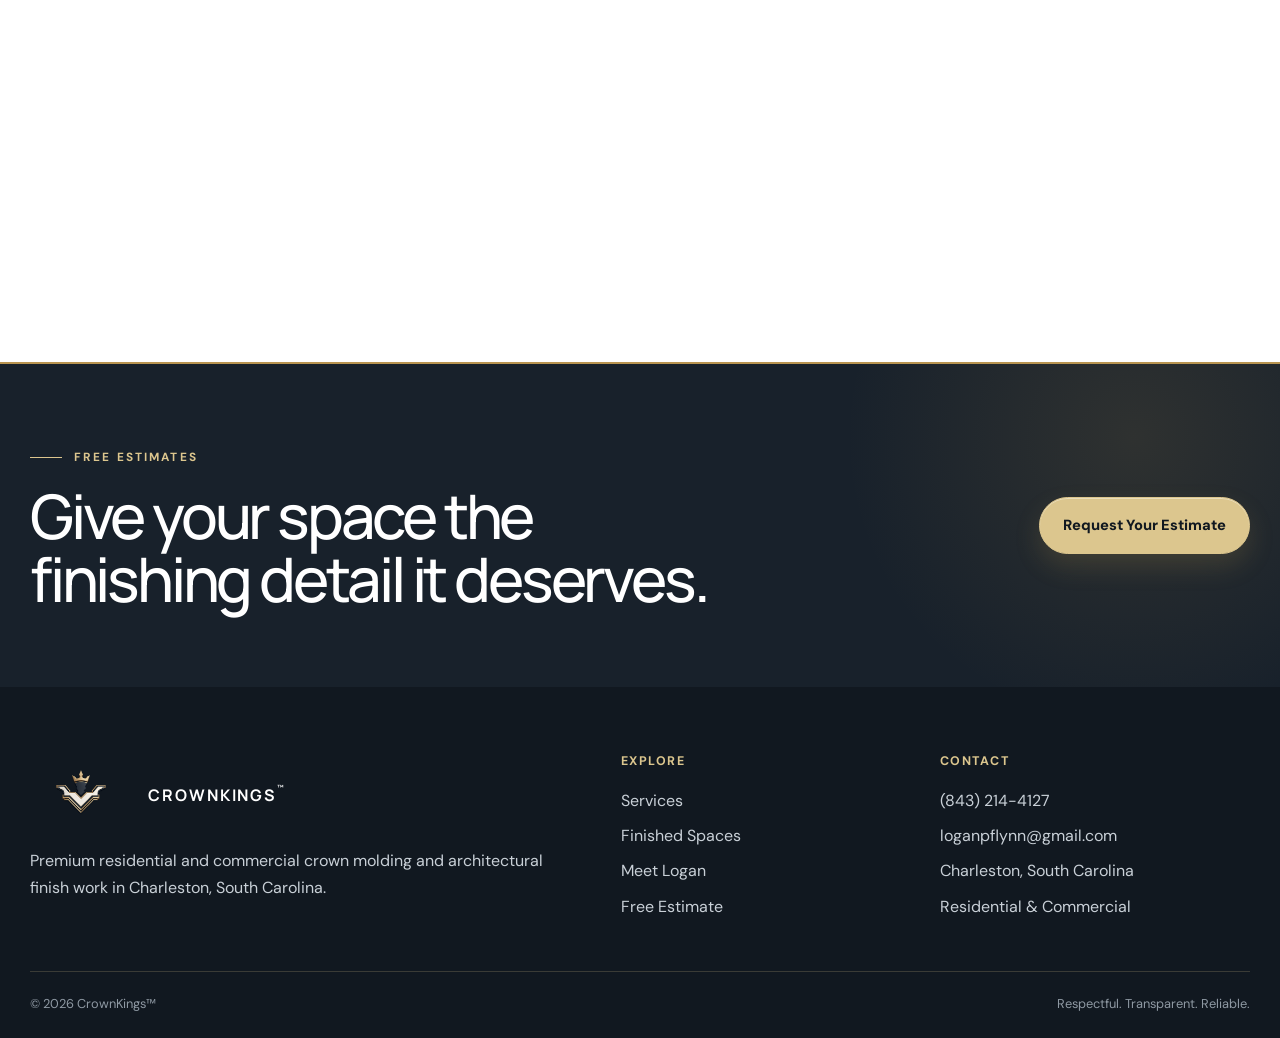
==== commit a2c81016: "Update index.html" ====
--- a/index.html
+++ b/index.html
@@ -2,37 +2,94 @@
 <html lang="en">
 <head>
   <meta charset="utf-8">
-  <meta name="viewport" content="width=device-width, initial-scale=1">
-
-  <title>CrownKings | Charleston Crown Molding Experts</title>
+
+  <meta
+    name="viewport"
+    content="width=device-width, initial-scale=1"
+  >
+
+  <title>
+    CrownKings | Charleston Crown Molding Experts
+  </title>
 
   <meta
     name="description"
-    content="CrownKings provides premium crown molding installation and finishing for residential and commercial spaces in Charleston, South Carolina."
-  >
-
-  <link rel="canonical" href="https://crownkingsmolding.com/">
+    content="CrownKings provides premium residential and commercial crown molding installation, architectural finish work, and free estimates in Charleston, South Carolina."
+  >
+
+  <link
+    rel="canonical"
+    href="https://crownkingsmolding.com/"
+  >
 
   <link
     rel="icon"
     href="89656231309e90bf34ad779ece97b69f42b63c4edb5a2dd06393a3e2f8d44122.png"
   >
 
-  <link rel="preconnect" href="https://fonts.googleapis.com">
-  <link rel="preconnect" href="https://fonts.gstatic.com" crossorigin>
+  <meta
+    property="og:title"
+    content="CrownKings | Charleston Crown Molding Experts"
+  >
+
+  <meta
+    property="og:description"
+    content="Architectural details that transform how a room feels."
+  >
+
+  <meta
+    property="og:type"
+    content="website"
+  >
+
+  <meta
+    property="og:url"
+    content="https://crownkingsmolding.com/"
+  >
+
+  <meta
+    property="og:image"
+    content="https://crownkingsmolding.com/music-room-after-2048x1536.jpeg"
+  >
+
+  <meta
+    name="twitter:card"
+    content="summary_large_image"
+  >
+
+  <link
+    rel="preconnect"
+    href="https://fonts.googleapis.com"
+  >
+
+  <link
+    rel="preconnect"
+    href="https://fonts.gstatic.com"
+    crossorigin
+  >
 
   <link
     href="https://fonts.googleapis.com/css2?family=DM+Sans:wght@400;500;600;700&family=Manrope:wght@400;500;600&display=swap"
     rel="stylesheet"
   >
 
-  <link rel="stylesheet" href="css/style.css">
+  <link
+    rel="stylesheet"
+    href="css/style.css"
+  >
 </head>
 
 <body>
-  <a class="skip-link" href="#main">
+  <a
+    class="skip-link"
+    href="#main"
+  >
     Skip to content
   </a>
+
+  <!-- =========================================
+       HEADER
+  ========================================== -->
 
   <header class="site-header">
     <div class="container nav-shell">
@@ -42,9 +99,9 @@
         aria-label="CrownKings homepage"
       >
         <img
+          class="brand-icon"
           src="89656231309e90bf34ad779ece97b69f42b63c4edb5a2dd06393a3e2f8d44122.png"
-          alt="CrownKings icon"
-          class="brand-icon"
+          alt="CrownKings crown logo"
         >
 
         <span class="brand-copy">
@@ -75,7 +132,10 @@
         class="site-nav"
         aria-label="Primary navigation"
       >
-        <a href="index.html">
+        <a
+          href="index.html"
+          aria-current="page"
+        >
           Home
         </a>
 
@@ -84,38 +144,45 @@
         </a>
 
         <a href="gallery.html">
-          Gallery
+          Finished Spaces
         </a>
 
         <a href="about.html">
-          About
+          Meet Logan
         </a>
 
         <a
           class="button button--small"
           href="contact.html"
         >
-          Request Estimate
+          Free Estimate
         </a>
       </nav>
     </div>
   </header>
 
   <main id="main">
+
+    <!-- =========================================
+         HERO
+    ========================================== -->
+
     <section class="hero">
       <div class="container hero-grid">
-        <div class="hero-copy reveal">
+
+        <div class="hero-copy reveal-left">
           <span class="kicker">
             Charleston, South Carolina
           </span>
 
           <h1>
-            Crown molding that makes the room feel finished.
+            The finishing detail every beautiful room deserves.
           </h1>
 
           <p class="hero-lead">
-            Precise installation. Clean finishing. A professional experience
-            from first conversation to final walkthrough.
+            CrownKings creates architectural crown molding and finish work
+            that brings proportion, character, and a sense of completion
+            to residential and commercial spaces.
           </p>
 
           <div class="hero-actions">
@@ -123,47 +190,68 @@
               class="button"
               href="contact.html"
             >
-              Request an Estimate
+              Request a Free Estimate
             </a>
 
             <a
               class="text-link"
               href="gallery.html"
             >
-              View selected work
-              <span>→</span>
+              Explore Finished Spaces
+              <span aria-hidden="true">→</span>
             </a>
           </div>
 
-          <div class="hero-proof">
+          <div
+            class="hero-proof"
+            aria-label="CrownKings business highlights"
+          >
             <div>
               <strong>25+</strong>
-              <span>Years of experience</span>
+
+              <span>
+                Years in construction
+              </span>
             </div>
 
             <div>
-              <strong>3</strong>
-              <span>Values that guide every job</span>
-            </div>
-          </div>
-        </div>
-
-        <div class="molding-frame molding-frame--hero reveal">
-          <div class="molding-frame__inner">
-            <div
-              class="hero-image placeholder-image"
-              data-label="Add hero interior image"
-            ></div>
+              <strong>Free</strong>
+
+              <span>
+                Project estimates
+              </span>
+            </div>
+
+            <div>
+              <strong>R + C</strong>
+
+              <span>
+                Residential and commercial
+              </span>
+            </div>
+          </div>
+        </div>
+
+        <div class="hero-media reveal-right">
+          <div class="molding-frame molding-frame--hero">
+            <div class="molding-frame__inner">
+              <img
+                class="hero-image"
+                src="music-room-after-2048x1536.jpeg"
+                alt="Elegant music room with navy built-ins, gold accents, white crown molding, and a decorative ceiling"
+              >
+            </div>
           </div>
 
           <div class="hero-badge">
             <img
               src="89656231309e90bf34ad779ece97b69f42b63c4edb5a2dd06393a3e2f8d44122.png"
-              alt="CrownKings icon"
+              alt=""
             >
 
             <span>
-              Crown Molding Experts
+              Architectural detail,
+              finished with care.
             </span>
           </div>
         </div>
@@ -175,358 +263,713 @@
       aria-hidden="true"
     ></div>
 
-    <section class="values-band">
-      <div class="container values-grid">
+    <!-- =========================================
+         TRUST BAND
+    ========================================== -->
+
+    <section
+      class="trust-band"
+      aria-label="Why homeowners choose CrownKings"
+    >
+      <div class="container trust-grid">
         <div>
-          <span>01</span>
+          <span>Experience</span>
 
           <strong>
-            Respectful
+            25+ Years
           </strong>
 
           <p>
-            Your time, property, and expectations matter.
+            A lifetime of hands-on construction experience.
           </p>
         </div>
 
         <div>
-          <span>02</span>
+          <span>Consultation</span>
 
           <strong>
-            Transparent
+            Free Estimates
           </strong>
 
           <p>
-            Clear communication and a defined scope.
+            A clear first step with no upfront estimate fee.
           </p>
         </div>
 
         <div>
-          <span>03</span>
+          <span>Projects</span>
 
           <strong>
-            Reliable
+            Residential
           </strong>
 
           <p>
-            We show up, follow through, and finish well.
+            Individual rooms, renovations, and whole-home projects.
+          </p>
+        </div>
+
+        <div>
+          <span>Capabilities</span>
+
+          <strong>
+            Commercial
+          </strong>
+
+          <p>
+            Refined architectural finish work for professional spaces.
           </p>
         </div>
       </div>
     </section>
 
-    <section class="section">
-      <div class="container section-intro reveal">
-        <div>
+    <!-- =========================================
+         WHY BEAUTIFUL ROOMS FEEL DIFFERENT
+    ========================================== -->
+
+    <section class="section section--ivory">
+      <div class="container editorial-layout">
+
+        <div class="editorial-media reveal-left">
+          <div class="molding-frame">
+            <div class="molding-frame__inner">
+              <img
+                class="editorial-image"
+                src="three-ways-to-enhance-the-look-of-plain-crown-molding-1-music-room-ceiling-details-of-trim-used.jpeg"
+                alt="Detailed ceiling showing crown molding, layered trim, and architectural ceiling features"
+              >
+            </div>
+          </div>
+
+          <div class="editorial-caption">
+            <span>
+              Architectural ceiling detail
+            </span>
+
+            <span>
+              Charleston, SC
+            </span>
+          </div>
+        </div>
+
+        <div class="editorial-copy reveal-right">
+          <span class="section-number">
+            01
+          </span>
+
+          <span class="kicker">
+            Why crown molding matters
+          </span>
+
+          <h2>
+            Beautiful rooms feel complete for a reason.
+          </h2>
+
+          <p>
+            Crown molding creates the final architectural line between
+            the walls and ceiling. It gives the eye a natural stopping point,
+            improves proportion, and helps the entire room feel intentional.
+          </p>
+
+          <p>
+            Most people notice the finished room before they notice the
+            individual details. That is exactly the point. Great molding
+            should support the architecture rather than compete with it.
+          </p>
+
+          <a
+            class="text-link"
+            href="services.html"
+          >
+            Explore Our Services
+            <span aria-hidden="true">→</span>
+          </a>
+        </div>
+      </div>
+    </section>
+
+    <div
+      class="signature-line"
+      aria-hidden="true"
+    ></div>
+
+    <!-- =========================================
+         FEATURED SPACES
+    ========================================== -->
+
+    <section class="section section--white">
+      <div class="container">
+        <div class="section-heading reveal">
+          <span class="section-number">
+            02
+          </span>
+
+          <span class="kicker">
+            Featured spaces
+          </span>
+
+          <h2>
+            Spaces designed to feel finished.
+          </h2>
+
+          <p>
+            From formal dining rooms to bright kitchens and peaceful
+            primary suites, crown molding adds a refined architectural
+            layer to every kind of interior.
+          </p>
+        </div>
+
+        <div class="featured-spaces">
+
+          <a
+            class="featured-space featured-space--large reveal-left"
+            href="gallery.html"
+            aria-label="View formal dining room project"
+          >
+            <img
+              src="1571071870319.webp"
+              alt="Formal dining room with chandelier, layered ceiling detail, and crown molding"
+            >
+
+            <div class="featured-space__overlay">
+              <span class="eyebrow eyebrow--light">
+                Featured space
+              </span>
+
+              <h3>
+                Formal Dining Collection
+              </h3>
+
+              <p>
+                Symmetry, proportion, and timeless architectural detail.
+              </p>
+            </div>
+          </a>
+
+          <a
+            class="featured-space reveal-right"
+            href="gallery.html"
+            aria-label="View luxury kitchen project"
+          >
+            <img
+              src="1562082194681.webp"
+              alt="Bright luxury kitchen with white cabinetry and detailed crown molding"
+            >
+
+            <div class="featured-space__overlay">
+              <h3>
+                Coastal Kitchen
+              </h3>
+
+              <p>
+                Clean lines and a seamless finish.
+              </p>
+            </div>
+          </a>
+
+          <a
+            class="featured-space reveal-right"
+            href="gallery.html"
+            aria-label="View primary suite project"
+          >
+            <img
+              src="1562860402839.webp"
+              alt="Quiet coastal bedroom with white crown molding, soft natural light, and woven lighting"
+            >
+
+            <div class="featured-space__overlay">
+              <h3>
+                Primary Suite
+              </h3>
+
+              <p>
+                Quiet luxury through thoughtful detail.
+              </p>
+            </div>
+          </a>
+        </div>
+
+        <div
+          style="
+            margin-top: 2rem;
+            display: flex;
+            justify-content: flex-end;
+          "
+          class="reveal"
+        >
+          <a
+            class="text-link"
+            href="gallery.html"
+          >
+            View All Finished Spaces
+            <span aria-hidden="true">→</span>
+          </a>
+        </div>
+      </div>
+    </section>
+
+    <!-- =========================================
+         CRAFTSMANSHIP DETAIL
+    ========================================== -->
+
+    <section class="section section--navy">
+      <div class="container editorial-layout editorial-layout--reverse">
+
+        <div class="editorial-media reveal-right">
+          <div class="molding-frame">
+            <div class="molding-frame__inner">
+              <img
+                class="editorial-image"
+                src="crown-molding-green-wall-600x300.webp"
+                alt="Close-up of a clean crown molding corner against a dark green wall"
+              >
+            </div>
+          </div>
+
+          <div class="editorial-caption">
+            <span>
+              Corner detail
+            </span>
+
+            <span>
+              Precision finish
+            </span>
+          </div>
+        </div>
+
+        <div class="editorial-copy reveal-left">
+          <span class="section-number">
+            03
+          </span>
+
+          <span class="kicker kicker--light">
+            The details matter
+          </span>
+
+          <h2>
+            Precision you can see in every transition.
+          </h2>
+
+          <p>
+            The difference between acceptable finish work and exceptional
+            finish work often lives in the smallest details: corners,
+            alignment, seams, transitions, preparation, and cleanup.
+          </p>
+
+          <div class="process-list">
+            <div>
+              <span>01</span>
+
+              <div>
+                <strong>
+                  Clean miters
+                </strong>
+
+                <p>
+                  Thoughtful cuts create balanced, professional corners.
+                </p>
+              </div>
+            </div>
+
+            <div>
+              <span>02</span>
+
+              <div>
+                <strong>
+                  Seamless transitions
+                </strong>
+
+                <p>
+                  Profiles should move naturally throughout the room.
+                </p>
+              </div>
+            </div>
+
+            <div>
+              <span>03</span>
+
+              <div>
+                <strong>
+                  Refined finishing
+                </strong>
+
+                <p>
+                  Preparation and detailing complete the visual result.
+                </p>
+              </div>
+            </div>
+          </div>
+        </div>
+      </div>
+    </section>
+
+    <div
+      class="signature-line"
+      aria-hidden="true"
+    ></div>
+
+    <!-- =========================================
+         SERVICES
+    ========================================== -->
+
+    <section class="section section--ivory">
+      <div class="container">
+        <div class="section-heading reveal">
+          <span class="section-number">
+            04
+          </span>
+
           <span class="kicker">
             What we do
           </span>
 
           <h2>
-            Specialized crown molding work for homes and businesses.
+            Architectural finish work for homes and businesses.
           </h2>
-        </div>
-
-        <p>
-          Focused expertise allows CrownKings to deliver cleaner transitions,
-          sharper details, and a more refined result.
-        </p>
-      </div>
-
-      <div class="container service-cards">
-        <article class="service-card reveal">
-          <span class="service-number">
-            01
-          </span>
-
-          <h3>
-            Architectural Crown Molding
-          </h3>
-
-          <p>
-            Single rooms, renovations, additions, and whole-home crown molding
-            projects.
-          </p>
-
-          <a href="services.html">
-            Learn more →
+
+          <p>
+            CrownKings focuses on the details that give a space structure,
+            polish, and a more intentional architectural identity.
+          </p>
+        </div>
+
+        <div class="service-list">
+
+          <a
+            class="service-row reveal"
+            href="services.html"
+          >
+            <span class="service-row__number">
+              01
+            </span>
+
+            <h3>
+              Residential Crown Molding
+            </h3>
+
+            <p>
+              Individual rooms, renovations, additions, and whole-home
+              installations.
+            </p>
           </a>
-        </article>
-
-        <article class="service-card featured reveal">
-          <span class="service-number">
-            02
-          </span>
-
-          <h3>
-            Commercial Finish Work
-          </h3>
-
-          <p>
-            Architectural finishing for hospitality, retail, offices, and
-            other professional environments.
-          </p>
-
-          <a href="services.html">
-            Learn more →
+
+          <a
+            class="service-row reveal"
+            href="services.html"
+          >
+            <span class="service-row__number">
+              02
+            </span>
+
+            <h3>
+              Commercial Finish Work
+            </h3>
+
+            <p>
+              Architectural details for hospitality, offices, retail,
+              and professional environments.
+            </p>
           </a>
-        </article>
-
-        <article class="service-card reveal">
-          <span class="service-number">
-            03
-          </span>
-
-          <h3>
-            Restoration &amp; Finishing
-          </h3>
-
-          <p>
-            Replacement, surface preparation, seam work, and finishing for a
-            complete visual result.
-          </p>
-
-          <a href="services.html">
-            Learn more →
+
+          <a
+            class="service-row reveal"
+            href="services.html"
+          >
+            <span class="service-row__number">
+              03
+            </span>
+
+            <h3>
+              Restoration &amp; Replacement
+            </h3>
+
+            <p>
+              Repairing or replacing incomplete, damaged, aging, or poorly
+              installed molding.
+            </p>
           </a>
-        </article>
+
+          <a
+            class="service-row reveal"
+            href="services.html"
+          >
+            <span class="service-row__number">
+              04
+            </span>
+
+            <h3>
+              Custom Architectural Details
+            </h3>
+
+            <p>
+              Layered profiles, ceiling treatments, transitions, and
+              distinctive room applications.
+            </p>
+          </a>
+        </div>
       </div>
     </section>
 
-    <section class="section section--navy">
-      <div class="container split">
-        <div class="split-copy reveal">
-          <span class="kicker kicker--light">
-            The CrownKings standard
+    <!-- =========================================
+         MEET LOGAN
+    ========================================== -->
+
+    <section class="section section--white">
+      <div class="container founder-grid">
+
+        <div class="reveal-left">
+          <div class="molding-frame molding-frame--portrait">
+            <div class="molding-frame__inner">
+              <img
+                class="founder-photo"
+                src="IMG_3607.jpeg"
+                alt="Logan Flynn installing crown molding with a nail gun"
+              >
+            </div>
+          </div>
+        </div>
+
+        <div class="founder-copy reveal-right">
+          <span class="section-number">
+            05
+          </span>
+
+          <span class="kicker">
+            Meet Logan
           </span>
 
           <h2>
-            The work should look exceptional. The experience should feel easy.
+            Charleston craftsman. Family man. Lifelong builder.
           </h2>
 
           <p>
-            Premium craftsmanship is also about clear expectations,
-            respectful job sites, and reliable follow-through.
-          </p>
-
-          <a
-            class="text-link text-link--light"
-            href="about.html"
-          >
-            About CrownKings
-            <span>→</span>
-          </a>
-        </div>
-
-        <div class="process-list process-list--dark reveal">
-          <div>
-            <span>01</span>
-
-            <div>
-              <strong>
-                Consultation
-              </strong>
-
-              <p>
-                We learn about the space, priorities, and desired result.
-              </p>
-            </div>
-          </div>
-
-          <div>
-            <span>02</span>
-
-            <div>
-              <strong>
-                Estimate
-              </strong>
-
-              <p>
-                You receive a clear scope and next-step expectations.
-              </p>
-            </div>
-          </div>
-
-          <div>
-            <span>03</span>
-
-            <div>
-              <strong>
-                Installation
-              </strong>
-
-              <p>
-                The work is completed with precision and respect for the
-                property.
-              </p>
-            </div>
-          </div>
-
-          <div>
-            <span>04</span>
-
-            <div>
-              <strong>
-                Final Walkthrough
-              </strong>
-
-              <p>
-                We review the details before the project is considered
-                complete.
-              </p>
-            </div>
+            Logan Flynn is a Charleston, South Carolina local who has spent
+            most of his life around construction, building, and hands-on
+            craftsmanship.
+          </p>
+
+          <p>
+            CrownKings grew from that experience and from Logan’s belief
+            that beautiful work should be paired with honest communication,
+            respect for the customer, and pride in getting the details right.
+          </p>
+
+          <p>
+            Outside of work, Logan enjoys spending time with his family and
+            his two boys, ages 13 and 9. He also enjoys hunting and fishing
+            at the family farm in Cottageville.
+          </p>
+
+          <p>
+            Whether the project involves one room or an entire property,
+            his goal remains simple: leave the space more beautiful than
+            he found it.
+          </p>
+
+          <div class="founder-signature">
+            Logan Flynn
+            <br>
+            Charleston, South Carolina
+          </div>
+
+          <div style="margin-top: 2rem;">
+            <a
+              class="button button--outline"
+              href="about.html"
+            >
+              More About Logan
+            </a>
           </div>
         </div>
       </div>
     </section>
 
-    <section class="section">
-      <div class="container section-intro reveal">
-        <div>
+    <!-- =========================================
+         TESTIMONIAL PLACEHOLDERS
+    ========================================== -->
+
+    <section class="section section--ivory">
+      <div class="container">
+        <div class="section-heading section-heading--center reveal">
+          <span class="section-number">
+            06
+          </span>
+
           <span class="kicker">
-            Selected work
+            Client experiences
           </span>
 
           <h2>
-            Every image, finished with a CrownKings frame.
+            Professional service. Beautiful results.
           </h2>
-        </div>
-
-        <a
-          class="text-link"
-          href="gallery.html"
-        >
-          Open gallery
-          <span>→</span>
-        </a>
-      </div>
-
-      <div class="container project-grid">
-        <article
-          class="molding-frame molding-frame--project molding-frame--large reveal"
-        >
-          <div class="molding-frame__inner">
-            <div
-              class="project-image placeholder-image"
-              data-label="Project 01"
-            ></div>
-          </div>
-        </article>
-
-        <article class="molding-frame molding-frame--project reveal">
-          <div class="molding-frame__inner">
-            <div
-              class="project-image placeholder-image"
-              data-label="Project 02"
-            ></div>
-          </div>
-        </article>
-
-        <article class="molding-frame molding-frame--project reveal">
-          <div class="molding-frame__inner">
-            <div
-              class="project-image placeholder-image"
-              data-label="Project 03"
-            ></div>
-          </div>
-        </article>
+
+          <p>
+            The testimonials below are temporary placeholders and should
+            be replaced with verified customer reviews before launch.
+          </p>
+        </div>
+
+        <div class="testimonial-grid">
+
+          <article class="testimonial-card reveal">
+            <blockquote>
+              The attention to detail exceeded our expectations. Every corner
+              and finish looked clean, balanced, and professionally completed.
+            </blockquote>
+
+            <footer>
+              Homeowner — Charleston, SC
+            </footer>
+
+            <span class="placeholder-label">
+              Temporary review
+            </span>
+          </article>
+
+          <article class="testimonial-card reveal">
+            <blockquote>
+              Professional, punctual, and easy to communicate with. The crown
+              molding completely transformed the way our living room feels.
+            </blockquote>
+
+            <footer>
+              Residential Client — Mount Pleasant, SC
+            </footer>
+
+            <span class="placeholder-label">
+              Temporary review
+            </span>
+          </article>
+
+          <article class="testimonial-card reveal">
+            <blockquote>
+              Excellent craftsmanship from the initial conversation through
+              the final walkthrough. The finished work looks exceptional.
+            </blockquote>
+
+            <footer>
+              Homeowner — Charleston Area
+            </footer>
+
+            <span class="placeholder-label">
+              Temporary review
+            </span>
+          </article>
+        </div>
       </div>
     </section>
 
-    <section class="section founder-strip">
-      <div class="container founder-grid">
-        <div class="molding-frame molding-frame--portrait reveal">
-          <div class="molding-frame__inner">
-            <div
-              class="founder-photo placeholder-image"
-              data-label="Add Logan portrait or working photo"
-            ></div>
-          </div>
-        </div>
-
-        <div class="reveal">
+    <div
+      class="signature-line"
+      aria-hidden="true"
+    ></div>
+
+    <!-- =========================================
+         ESTIMATE PLACEHOLDER
+    ========================================== -->
+
+    <section class="section section--white">
+      <div class="container contact-grid">
+
+        <div class="contact-copy reveal-left">
+          <span class="section-number">
+            07
+          </span>
+
           <span class="kicker">
-            25+ years of experience
+            Start your project
           </span>
 
           <h2>
-            Built on precision. Remembered for service.
+            Tell us about your space.
           </h2>
 
-          <p>
-            CrownKings brings specialist experience to every project while
-            keeping the customer experience simple, clear, and professional.
-          </p>
-
-          <a
-            class="button button--outline"
-            href="about.html"
-          >
-            Meet CrownKings
-          </a>
-        </div>
-      </div>
-    </section>
-
-    <section class="section section--ivory">
-      <div class="container testimonial-card reveal">
-        <div class="testimonial-mark">
-          “
-        </div>
-
-        <blockquote>
-          Beautiful work deserves a professional experience from beginning
-          to end.
-        </blockquote>
-
-        <p>
-          Customer testimonials will be added in V5.
-        </p>
-      </div>
-    </section>
-
-    <section class="section">
-      <div class="container tally-card reveal">
-        <div>
-          <span class="kicker">
-            Ready to begin?
-          </span>
-
-          <h2>
-            Tell us about your project.
-          </h2>
-
-          <p>
-            Replace this placeholder with your Tally embed when ready.
-          </p>
-        </div>
-
-        <div class="molding-frame molding-frame--form">
+          <p class="display-copy">
+            Whether you are considering one room, a renovation, a whole-home
+            project, or a commercial space, the first step is a simple
+            conversation.
+          </p>
+
+          <div class="contact-details">
+            <a href="tel:+18432144127">
+              (843) 214-4127
+            </a>
+
+            <a href="mailto:loganpflynn@gmail.com">
+              loganpflynn@gmail.com
+            </a>
+
+            <span>
+              Charleston and surrounding areas
+            </span>
+
+            <span>
+              Free estimates
+            </span>
+          </div>
+        </div>
+
+        <div class="molding-frame molding-frame--form reveal-right">
           <div class="molding-frame__inner">
             <div class="tally-placeholder">
-              <p>
-                Tally Form Placeholder
-              </p>
-
-              <small>
-                Paste Tally embed code here
-              </small>
+              <div>
+                <strong>
+                  Estimate Form Coming Next
+                </strong>
+
+                <p>
+                  Your Tally estimate form will be embedded in this space
+                  when it is ready.
+                </p>
+
+                <p>
+                  For now, call or email Logan directly to discuss your
+                  project.
+                </p>
+
+                <div
+                  style="
+                    margin-top: 1.5rem;
+                    display: flex;
+                    flex-wrap: wrap;
+                    justify-content: center;
+                    gap: 0.75rem;
+                  "
+                >
+                  <a
+                    class="button button--small"
+                    href="tel:+18432144127"
+                  >
+                    Call Logan
+                  </a>
+
+                  <a
+                    class="button button--small button--outline"
+                    href="mailto:loganpflynn@gmail.com"
+                  >
+                    Send an Email
+                  </a>
+                </div>
+              </div>
             </div>
           </div>
         </div>
       </div>
     </section>
   </main>
+
+  <!-- =========================================
+       FINAL CTA
+  ========================================== -->
 
   <section class="final-cta">
     <div class="container final-cta__inner">
       <div>
         <span class="kicker kicker--light">
-          Start with a conversation
+          Free estimates
         </span>
 
         <h2>
-          Architectural detail, finished with care.
+          Give your space the finishing detail it deserves.
         </h2>
       </div>
 
@@ -534,19 +977,24 @@
         class="button button--light"
         href="contact.html"
       >
-        Request an Estimate
+        Request Your Estimate
       </a>
     </div>
   </section>
 
+  <!-- =========================================
+       FOOTER
+  ========================================== -->
+
   <footer class="site-footer">
     <div class="container footer-grid">
+
       <div>
         <div class="footer-brand">
           <img
+            class="footer-icon"
             src="89656231309e90bf34ad779ece97b69f42b63c4edb5a2dd06393a3e2f8d44122.png"
-            alt="CrownKings icon"
-            class="footer-icon"
+            alt="CrownKings crown logo"
           >
 
           <strong>
@@ -555,8 +1003,8 @@
         </div>
 
         <p>
-          Charleston crown molding installation and finishing backed by
-          25+ years of experience.
+          Premium residential and commercial crown molding and architectural
+          finish work in Charleston, South Carolina.
         </p>
       </div>
 
@@ -570,11 +1018,15 @@
         </a>
 
         <a href="gallery.html">
-          Gallery
+          Finished Spaces
         </a>
 
         <a href="about.html">
-          About
+          Meet Logan
+        </a>
+
+        <a href="contact.html">
+          Free Estimate
         </a>
       </div>
 
@@ -583,16 +1035,20 @@
           Contact
         </strong>
 
-        <a href="tel:+18439911548">
-          843-991-1548
+        <a href="tel:+18432144127">
+          (843) 214-4127
         </a>
 
-        <a href="mailto:hello@crownkings.com">
-          hello@crownkings.com
+        <a href="mailto:loganpflynn@gmail.com">
+          loganpflynn@gmail.com
         </a>
 
         <span>
-          Charleston, SC
+          Charleston, South Carolina
+        </span>
+
+        <span>
+          Residential &amp; Commercial
         </span>
       </div>
     </div>
@@ -611,11 +1067,14 @@
   <a
     class="floating-estimate"
     href="contact.html"
-    aria-label="Request an estimate"
-  >
-    Request Estimate
+    aria-label="Request a free estimate"
+  >
+    Free Estimate
   </a>
 
-  <script src="js/script.js" defer></script>
+  <script
+    src="js/script.js"
+    defer
+  ></script>
 </body>
 </html>
--- a/css/style.css
+++ b/css/style.css
@@ -1,26 +1,82 @@
+/* ==================================================
+   CROWNKINGS™ — V5 GLOBAL DESIGN SYSTEM
+   Luxury architectural finish brand
+================================================== */
+
 :root {
-  --charcoal: #2f3032;
-  --charcoal-soft: #47484b;
-  --gray: #8f8b84;
-  --stone: #efede8;
-  --warm-white: #faf9f6;
+  /* Core brand colors */
+  --navy-950: #111820;
+  --navy-900: #18212b;
+  --navy-800: #222e3a;
+  --navy-700: #33404d;
+
+  --gold-700: #80622f;
+  --gold-600: #9a783d;
+  --gold-500: #b89450;
+  --gold-400: #cbaa69;
+  --gold-300: #dcc68e;
+  --gold-200: #eadbb4;
+  --gold-100: #f5ecd5;
+
+  --ivory-50: #fdfbf7;
+  --ivory-100: #f8f4eb;
+  --ivory-200: #efe7d8;
+  --ivory-300: #e2d5c1;
+
   --white: #ffffff;
-  --bronze: #a78d63;
-  --bronze-dark: #806946;
-  --line: #ddd8cf;
-  --text: #252628;
-  --muted: #68696c;
-
-  --container: 1180px;
-  --radius: 18px;
-
-  --shadow:
-    0 24px 70px rgba(39, 40, 42, 0.12);
-
-  --frame-shadow:
-    0 16px 35px rgba(45, 42, 37, 0.12),
-    inset 0 0 0 1px rgba(255, 255, 255, 0.8);
-}
+  --black: #111111;
+
+  /* Semantic colors */
+  --background: var(--ivory-50);
+  --surface: var(--white);
+  --surface-warm: var(--ivory-100);
+  --surface-dark: var(--navy-900);
+
+  --text: #20252b;
+  --text-soft: #626971;
+  --text-light: #d9dee3;
+
+  --line: #d9ccb5;
+  --line-dark: rgba(255, 255, 255, 0.16);
+
+  /* Layout */
+  --container: 1220px;
+  --container-wide: 1400px;
+  --header-height: 126px;
+
+  /* Radius */
+  --radius-small: 10px;
+  --radius-medium: 18px;
+  --radius-large: 28px;
+  --radius-pill: 999px;
+
+  /* Shadows */
+  --shadow-small:
+    0 8px 24px rgba(17, 24, 32, 0.07);
+
+  --shadow-medium:
+    0 20px 55px rgba(17, 24, 32, 0.12);
+
+  --shadow-large:
+    0 36px 90px rgba(17, 24, 32, 0.18);
+
+  --shadow-gold:
+    0 16px 45px rgba(184, 148, 80, 0.22);
+
+  /* Typography */
+  --font-display: "Manrope", sans-serif;
+  --font-body: "DM Sans", sans-serif;
+
+  /* Motion */
+  --ease-luxury: cubic-bezier(0.22, 1, 0.36, 1);
+  --transition-fast: 180ms ease;
+  --transition-medium: 350ms var(--ease-luxury);
+  --transition-slow: 700ms var(--ease-luxury);
+}
+
+/* ==================================================
+   RESET
+================================================== */
 
 *,
 *::before,
@@ -30,19 +86,46 @@
 
 html {
   scroll-behavior: smooth;
+  scroll-padding-top: calc(var(--header-height) + 24px);
 }
 
 body {
   margin: 0;
+  overflow-x: hidden;
   color: var(--text);
-  background: var(--warm-white);
-  font-family: "DM Sans", system-ui, sans-serif;
-  line-height: 1.6;
-}
-
-img {
+  background: var(--background);
+  font-family: var(--font-body);
+  font-size: 16px;
+  line-height: 1.65;
+  text-rendering: optimizeLegibility;
+  -webkit-font-smoothing: antialiased;
+}
+
+body.menu-open {
+  overflow: hidden;
+}
+
+img,
+picture,
+video,
+svg {
   display: block;
   max-width: 100%;
+}
+
+img {
+  height: auto;
+}
+
+button,
+input,
+textarea,
+select {
+  font: inherit;
+}
+
+button {
+  cursor: pointer;
 }
 
 a {
@@ -50,23 +133,99 @@
   text-decoration: none;
 }
 
-button {
-  font: inherit;
-}
+p {
+  margin: 0 0 1.25rem;
+}
+
+p:last-child {
+  margin-bottom: 0;
+}
+
+ul,
+ol {
+  margin: 0;
+  padding: 0;
+}
+
+::selection {
+  color: var(--navy-950);
+  background: var(--gold-300);
+}
+
+/* ==================================================
+   LAYOUT
+================================================== */
 
 .container {
   width: min(calc(100% - 2rem), var(--container));
-  margin: 0 auto;
-}
+  margin-inline: auto;
+}
+
+.container--wide {
+  width: min(calc(100% - 2rem), var(--container-wide));
+  margin-inline: auto;
+}
+
+.section {
+  position: relative;
+  padding-block: clamp(5.5rem, 9vw, 9.5rem);
+}
+
+.section--tight {
+  padding-block: clamp(4rem, 6vw, 6.5rem);
+}
+
+.section--ivory {
+  background: var(--surface-warm);
+}
+
+.section--white {
+  background: var(--white);
+}
+
+.section--navy {
+  color: var(--white);
+  background:
+    radial-gradient(
+      circle at 75% 20%,
+      rgba(184, 148, 80, 0.12),
+      transparent 34%
+    ),
+    var(--navy-900);
+}
+
+.section--navy h1,
+.section--navy h2,
+.section--navy h3,
+.section--navy h4,
+.section--navy strong {
+  color: var(--white);
+}
+
+.section--navy p {
+  color: var(--text-light);
+}
+
+.section-grid {
+  display: grid;
+  grid-template-columns: 1fr 1fr;
+  align-items: center;
+  gap: clamp(3rem, 7vw, 7rem);
+}
+
+/* ==================================================
+   ACCESSIBILITY
+================================================== */
 
 .skip-link {
   position: fixed;
   top: 1rem;
   left: 1rem;
   z-index: 9999;
-  padding: 0.7rem 1rem;
-  background: var(--charcoal);
-  color: white;
+  padding: 0.8rem 1rem;
+  border-radius: var(--radius-small);
+  color: var(--white);
+  background: var(--navy-900);
   transform: translateY(-200%);
 }
 
@@ -74,20 +233,134 @@
   transform: none;
 }
 
-/* Header */
+:focus-visible {
+  outline: 3px solid var(--gold-400);
+  outline-offset: 4px;
+}
+
+/* ==================================================
+   TYPOGRAPHY
+================================================== */
+
+h1,
+h2,
+h3,
+h4 {
+  margin: 0;
+  color: var(--navy-900);
+  font-family: var(--font-display);
+  font-weight: 500;
+  line-height: 1.02;
+  text-wrap: balance;
+}
+
+h1 {
+  font-size: clamp(3.3rem, 7.6vw, 7.25rem);
+  letter-spacing: -0.072em;
+}
+
+h2 {
+  font-size: clamp(2.45rem, 4.8vw, 4.9rem);
+  letter-spacing: -0.052em;
+}
+
+h3 {
+  font-size: clamp(1.45rem, 2.4vw, 2.1rem);
+  letter-spacing: -0.03em;
+}
+
+h4 {
+  font-size: 1.15rem;
+  letter-spacing: -0.015em;
+}
+
+.eyebrow,
+.kicker {
+  display: inline-flex;
+  align-items: center;
+  gap: 0.75rem;
+  margin-bottom: 1.1rem;
+  color: var(--gold-700);
+  font-size: 0.74rem;
+  font-weight: 700;
+  letter-spacing: 0.18em;
+  text-transform: uppercase;
+}
+
+.eyebrow::before,
+.kicker::before {
+  width: 32px;
+  height: 1px;
+  background: currentColor;
+  content: "";
+}
+
+.kicker--light,
+.eyebrow--light {
+  color: var(--gold-300);
+}
+
+.display-copy {
+  max-width: 780px;
+  color: var(--text-soft);
+  font-size: clamp(1.08rem, 1.6vw, 1.32rem);
+  line-height: 1.7;
+}
+
+.section-heading {
+  max-width: 870px;
+}
+
+.section-heading p {
+  max-width: 620px;
+  margin-top: 1.5rem;
+  color: var(--text-soft);
+  font-size: 1.08rem;
+}
+
+.section-heading--center {
+  margin-inline: auto;
+  text-align: center;
+}
+
+.section-heading--center p {
+  margin-inline: auto;
+}
+
+.section-number {
+  color: var(--gold-500);
+  font-family: var(--font-display);
+  font-size: 0.9rem;
+  font-weight: 600;
+  letter-spacing: 0.18em;
+}
+
+/* ==================================================
+   HEADER
+================================================== */
 
 .site-header {
   position: sticky;
   top: 0;
   z-index: 1000;
-  border-bottom: 1px solid rgba(221, 216, 207, 0.85);
-  background: rgba(250, 249, 246, 0.94);
-  backdrop-filter: blur(15px);
+  border-bottom: 1px solid rgba(184, 148, 80, 0.42);
+  background: rgba(253, 251, 247, 0.94);
+  box-shadow: 0 8px 28px rgba(17, 24, 32, 0.04);
+  backdrop-filter: blur(20px);
+  transition:
+    min-height var(--transition-medium),
+    background var(--transition-medium),
+    box-shadow var(--transition-medium);
+}
+
+.site-header.is-scrolled {
+  background: rgba(253, 251, 247, 0.98);
+  box-shadow: 0 12px 36px rgba(17, 24, 32, 0.09);
 }
 
 .nav-shell {
   display: flex;
-  min-height: 82px;
+  min-height: var(--header-height);
   align-items: center;
   justify-content: space-between;
   gap: 2rem;
@@ -95,179 +368,285 @@
 
 .brand {
   display: inline-flex;
+  min-width: 0;
   align-items: center;
-  gap: 0.75rem;
+  gap: 1rem;
 }
 
 .brand-icon {
-  width: 50px;
-  height: 50px;
+  width: 126px;
+  height: 102px;
+  flex-shrink: 0;
   object-fit: contain;
+  filter:
+    drop-shadow(0 8px 16px rgba(17, 24, 32, 0.09));
+  transition: transform var(--transition-medium);
+}
+
+.brand:hover .brand-icon {
+  transform: scale(1.035);
 }
 
 .brand-copy {
   display: grid;
-  line-height: 1.15;
+  gap: 0.28rem;
+  line-height: 1;
 }
 
 .brand-copy strong {
-  font-size: 0.9rem;
-  letter-spacing: 0.12em;
+  color: var(--navy-900);
+  font-family: var(--font-display);
+  font-size: 1.05rem;
+  font-weight: 600;
+  letter-spacing: 0.14em;
+  white-space: nowrap;
 }
 
 .brand-copy small {
-  color: var(--muted);
-  font-size: 0.7rem;
-  letter-spacing: 0.05em;
+  color: var(--gold-700);
+  font-size: 0.72rem;
+  font-weight: 600;
+  letter-spacing: 0.08em;
+  white-space: nowrap;
 }
 
 sup {
   position: relative;
-  top: -0.7em;
+  top: -0.65em;
   font-size: 0.45em;
 }
 
 .site-nav {
   display: flex;
   align-items: center;
-  gap: 1.4rem;
+  gap: clamp(1rem, 2vw, 1.75rem);
 }
 
 .site-nav > a:not(.button) {
+  position: relative;
+  padding-block: 0.5rem;
+  color: var(--navy-800);
   font-size: 0.92rem;
-  font-weight: 600;
+  font-weight: 700;
+}
+
+.site-nav > a:not(.button)::after {
+  position: absolute;
+  right: 0;
+  bottom: 0;
+  left: 0;
+  height: 1px;
+  background: var(--gold-500);
+  content: "";
+  transform: scaleX(0);
+  transform-origin: right;
+  transition: transform var(--transition-medium);
 }
 
 .site-nav > a:not(.button):hover {
-  color: var(--bronze-dark);
+  color: var(--gold-700);
+}
+
+.site-nav > a:not(.button):hover::after,
+.site-nav > a[aria-current="page"]::after {
+  transform: scaleX(1);
+  transform-origin: left;
 }
 
 .nav-toggle {
   display: none;
-  border: 0;
-  background: transparent;
+  width: 48px;
+  height: 48px;
+  padding: 0;
+  border: 1px solid var(--line);
+  border-radius: 50%;
+  background: var(--white);
 }
 
 .nav-toggle span {
   display: block;
-  width: 24px;
+  width: 20px;
   height: 2px;
-  margin: 5px 0;
-  background: var(--charcoal);
-}
-
-/* Buttons */
+  margin: 4px auto;
+  background: var(--navy-900);
+  transition:
+    transform var(--transition-medium),
+    opacity var(--transition-fast);
+}
+
+.nav-toggle[aria-expanded="true"] span:nth-child(1) {
+  transform: translateY(6px) rotate(45deg);
+}
+
+.nav-toggle[aria-expanded="true"] span:nth-child(2) {
+  opacity: 0;
+}
+
+.nav-toggle[aria-expanded="true"] span:nth-child(3) {
+  transform: translateY(-6px) rotate(-45deg);
+}
+
+/* ==================================================
+   BUTTONS
+================================================== */
 
 .button {
+  position: relative;
   display: inline-flex;
-  min-height: 50px;
+  min-height: 54px;
   align-items: center;
   justify-content: center;
-  padding: 0.9rem 1.25rem;
-  border: 1px solid var(--charcoal);
-  border-radius: 999px;
-  background: var(--charcoal);
-  color: white;
-  font-weight: 700;
-  transition: 0.2s ease;
+  gap: 0.65rem;
+  overflow: hidden;
+  padding: 0.95rem 1.45rem;
+  border: 1px solid var(--gold-500);
+  border-radius: var(--radius-pill);
+  color: var(--navy-950);
+  background: var(--gold-500);
+  box-shadow:
+    inset 0 1px 0 rgba(255, 255, 255, 0.4),
+    0 12px 26px rgba(184, 148, 80, 0.18);
+  font-size: 0.92rem;
+  font-weight: 800;
+  transition:
+    color var(--transition-medium),
+    background var(--transition-medium),
+    border-color var(--transition-medium),
+    box-shadow var(--transition-medium),
+    transform var(--transition-medium);
+}
+
+.button::before {
+  position: absolute;
+  top: -50%;
+  bottom: -50%;
+  left: -35%;
+  width: 28%;
+  background:
+    linear-gradient(
+      90deg,
+      transparent,
+      rgba(255, 255, 255, 0.5),
+      transparent
+    );
+  content: "";
+  transform: skewX(-20deg);
+  transition: left 700ms ease;
 }
 
 .button:hover {
-  border-color: var(--bronze-dark);
-  background: var(--bronze-dark);
-  transform: translateY(-2px);
+  border-color: var(--navy-900);
+  color: var(--white);
+  background: var(--navy-900);
+  box-shadow: var(--shadow-medium);
+  transform: translateY(-3px);
+}
+
+.button:hover::before {
+  left: 120%;
 }
 
 .button--small {
-  min-height: 44px;
-  padding: 0.7rem 1rem;
+  min-height: 46px;
+  padding: 0.72rem 1.05rem;
 }
 
 .button--outline {
+  border-color: var(--navy-900);
+  color: var(--navy-900);
   background: transparent;
-  color: var(--charcoal);
+  box-shadow: none;
 }
 
 .button--outline:hover {
-  color: white;
+  border-color: var(--gold-600);
+  background: var(--gold-600);
 }
 
 .button--light {
-  border-color: white;
-  background: white;
-  color: var(--charcoal);
+  border-color: var(--gold-300);
+  color: var(--navy-950);
+  background: var(--gold-300);
+}
+
+.button--dark {
+  border-color: var(--navy-900);
+  color: var(--white);
+  background: var(--navy-900);
 }
 
 .text-link {
   display: inline-flex;
   align-items: center;
-  gap: 0.5rem;
-  font-weight: 700;
+  gap: 0.55rem;
+  color: var(--navy-900);
+  font-weight: 800;
 }
 
 .text-link span {
-  color: var(--bronze-dark);
-}
-
-/* Typography */
-
-.kicker {
-  display: block;
-  margin-bottom: 1rem;
-  color: var(--bronze-dark);
-  font-size: 0.75rem;
-  font-weight: 800;
-  letter-spacing: 0.16em;
-  text-transform: uppercase;
-}
-
-.kicker--light {
-  color: #e9e1d2;
-}
-
-h1,
-h2,
-h3 {
-  margin: 0;
-  color: var(--charcoal);
-  font-family: "Manrope", sans-serif;
-  line-height: 1.08;
-}
-
-h1 {
-  max-width: 800px;
-  font-size: clamp(3.2rem, 7vw, 6.6rem);
-  letter-spacing: -0.065em;
-}
-
-h2 {
-  font-size: clamp(2.2rem, 4vw, 4.2rem);
-  letter-spacing: -0.045em;
-}
-
-h3 {
-  font-size: 1.35rem;
-  letter-spacing: -0.02em;
-}
-
-/* Hero */
+  color: var(--gold-600);
+  transition: transform var(--transition-medium);
+}
+
+.text-link:hover span {
+  transform: translateX(5px);
+}
+
+.text-link--light {
+  color: var(--white);
+}
+
+/* ==================================================
+   HERO
+================================================== */
 
 .hero {
-  padding: clamp(5rem, 8vw, 8.5rem) 0 4rem;
+  position: relative;
+  padding:
+    clamp(5rem, 8vw, 8.5rem)
+    0
+    clamp(4.5rem, 7vw, 7rem);
+}
+
+.hero::before {
+  position: absolute;
+  top: 4%;
+  right: -18%;
+  width: 52vw;
+  height: 52vw;
+  border-radius: 50%;
+  background:
+    radial-gradient(
+      circle,
+      rgba(220, 198, 142, 0.16),
+      transparent 66%
+    );
+  content: "";
+  pointer-events: none;
 }
 
 .hero-grid {
+  position: relative;
+  z-index: 1;
   display: grid;
-  grid-template-columns: 1.05fr 0.95fr;
+  grid-template-columns: minmax(0, 0.92fr) minmax(0, 1.08fr);
   align-items: center;
-  gap: clamp(2rem, 6vw, 6rem);
+  gap: clamp(3rem, 7vw, 7rem);
+}
+
+.hero-copy {
+  max-width: 690px;
+}
+
+.hero-copy h1 {
+  max-width: 760px;
 }
 
 .hero-lead {
-  max-width: 660px;
-  margin: 1.5rem 0 2rem;
-  color: var(--muted);
-  font-size: clamp(1.1rem, 1.6vw, 1.3rem);
+  max-width: 610px;
+  margin: 1.8rem 0 2.35rem;
+  color: var(--text-soft);
+  font-size: clamp(1.12rem, 1.55vw, 1.34rem);
 }
 
 .hero-actions {
@@ -279,84 +658,95 @@
 
 .hero-proof {
   display: flex;
-  gap: 2rem;
-  margin-top: 3rem;
-  padding-top: 1.5rem;
+  flex-wrap: wrap;
+  gap: 2.5rem;
+  margin-top: 3.3rem;
+  padding-top: 1.65rem;
   border-top: 1px solid var(--line);
 }
 
 .hero-proof div {
   display: grid;
+  gap: 0.15rem;
 }
 
 .hero-proof strong {
-  font-size: 1.7rem;
+  color: var(--navy-900);
+  font-family: var(--font-display);
+  font-size: 1.9rem;
 }
 
 .hero-proof span {
-  color: var(--muted);
-  font-size: 0.85rem;
+  color: var(--text-soft);
+  font-size: 0.82rem;
+}
+
+.hero-media {
+  position: relative;
+}
+
+.hero-image,
+.editorial-image,
+.project-image,
+.gallery-image,
+.founder-photo {
+  width: 100%;
+  object-fit: cover;
 }
 
 .hero-image {
-  min-height: 590px;
-  height: 100%;
-  border-radius: 7px;
-}
-
-/* Placeholders */
-
-.placeholder-image {
-  position: relative;
-  overflow: hidden;
-
-  background:
-    linear-gradient(
-      135deg,
-      rgba(167, 141, 99, 0.09),
-      rgba(47, 48, 50, 0.14)
-    ),
-    repeating-linear-gradient(
-      90deg,
-      transparent 0 42px,
-      rgba(255, 255, 255, 0.38) 42px 44px
-    ),
-    var(--stone);
-}
-
-.placeholder-image::after {
+  min-height: 650px;
+  border-radius: 8px;
+}
+
+.hero-badge {
   position: absolute;
-  bottom: 1rem;
-  left: 1rem;
-  color: var(--muted);
-  content: attr(data-label);
-  font-size: 0.72rem;
-  letter-spacing: 0.08em;
-  text-transform: uppercase;
-}
-
-/* Signature molding frames */
+  right: -22px;
+  bottom: 34px;
+  z-index: 4;
+  display: flex;
+  max-width: 230px;
+  align-items: center;
+  gap: 0.85rem;
+  padding: 1rem 1.2rem;
+  border: 1px solid rgba(184, 148, 80, 0.48);
+  border-radius: 16px;
+  color: var(--navy-900);
+  background: rgba(253, 251, 247, 0.94);
+  box-shadow: var(--shadow-medium);
+  font-size: 0.88rem;
+  font-weight: 800;
+  backdrop-filter: blur(14px);
+}
+
+.hero-badge img {
+  width: 64px;
+  height: 64px;
+  flex-shrink: 0;
+  object-fit: contain;
+}
+
+/* ==================================================
+   SIGNATURE MOLDING FRAME
+================================================== */
 
 .molding-frame {
   position: relative;
-  padding: 18px;
-  border-radius: 10px;
-
+  padding: 22px;
+  border-radius: 14px;
   background:
     linear-gradient(
       145deg,
-      #f8f6f1 0%,
-      #ded9d0 22%,
-      #ffffff 50%,
-      #d4cec3 78%,
-      #f5f2eb 100%
+      #fffef9 0%,
+      #e9ddc8 18%,
+      #ffffff 44%,
+      #cfb376 72%,
+      #f3ead9 100%
     );
-
-  box-shadow: var(--frame-shadow);
-
+  box-shadow: var(--shadow-medium);
   transition:
-    transform 0.25s ease,
-    box-shadow 0.25s ease;
+    box-shadow var(--transition-medium),
+    transform var(--transition-medium);
 }
 
 .molding-frame::before,
@@ -368,353 +758,731 @@
 
 .molding-frame::before {
   inset: 5px;
-  border: 1px solid rgba(47, 48, 50, 0.32);
+  border: 1px solid rgba(17, 24, 32, 0.72);
+  border-radius: 10px;
+  box-shadow:
+    inset 0 0 0 4px rgba(255, 255, 255, 0.85),
+    inset 0 0 0 7px rgba(184, 148, 80, 0.72),
+    inset 0 0 0 9px rgba(17, 24, 32, 0.22);
+}
+
+.molding-frame::after {
+  inset: 13px;
+  border: 1px solid rgba(17, 24, 32, 0.22);
   border-radius: 7px;
-
-  box-shadow:
-    inset 0 0 0 4px rgba(255, 255, 255, 0.72),
-    inset 0 0 0 7px rgba(167, 141, 99, 0.42);
-}
-
-.molding-frame::after {
-  inset: 11px;
-  border: 1px solid rgba(47, 48, 50, 0.18);
-  border-radius: 5px;
 }
 
 .molding-frame__inner {
   position: relative;
   z-index: 1;
-  padding: 10px;
-  border: 1px solid rgba(47, 48, 50, 0.18);
-  border-radius: 7px;
-  background: #f8f6f1;
-
+  height: 100%;
+  padding: 11px;
+  border: 1px solid rgba(17, 24, 32, 0.18);
+  border-radius: 8px;
+  background: var(--ivory-50);
   box-shadow:
-    inset 0 0 0 3px rgba(255, 255, 255, 0.92);
+    inset 0 0 0 3px rgba(255, 255, 255, 0.96);
 }
 
 .molding-frame:hover {
-  box-shadow:
-    0 28px 65px rgba(39, 40, 42, 0.18),
-    inset 0 0 0 1px rgba(255, 255, 255, 0.9);
-
-  transform: translateY(-4px);
+  box-shadow: var(--shadow-large);
+  transform: translateY(-6px);
 }
 
 .molding-frame--hero {
-  min-height: 640px;
-  padding: 22px;
+  min-height: 700px;
+  padding: 24px;
 }
 
 .molding-frame--hero .molding-frame__inner {
-  height: 100%;
-  min-height: 596px;
-}
-
-.hero-badge {
+  min-height: 652px;
+}
+
+.molding-frame--portrait {
+  border-radius: 180px 180px 22px 22px;
+}
+
+.molding-frame--portrait::before,
+.molding-frame--portrait::after,
+.molding-frame--portrait .molding-frame__inner,
+.molding-frame--portrait img,
+.molding-frame--portrait .placeholder-image {
+  border-radius: 164px 164px 12px 12px;
+}
+
+.molding-frame--form .molding-frame__inner {
+  padding: 15px;
+}
+
+/* ==================================================
+   ARCHITECTURAL DIVIDERS
+================================================== */
+
+.architectural-rule {
+  position: relative;
+  width: min(92%, 1360px);
+  height: 16px;
+  margin-inline: auto;
+}
+
+.architectural-rule::before,
+.architectural-rule::after {
   position: absolute;
-  bottom: 35px;
-  left: -28px;
-  z-index: 3;
-
-  display: flex;
-  align-items: center;
-  gap: 0.8rem;
-
-  padding: 1rem 1.2rem;
-  border: 1px solid var(--line);
-  border-radius: 14px;
-  background: white;
-  box-shadow: var(--shadow);
-}
-
-.hero-badge img {
-  width: 50px;
-  height: 50px;
-  object-fit: contain;
-}
-
-.hero-badge span {
-  font-weight: 700;
-}
-
-/* Values */
-
-.values-band {
+  right: 0;
+  left: 0;
+  content: "";
+}
+
+.architectural-rule::before {
+  top: 2px;
+  height: 6px;
+  border-top: 1px solid var(--navy-900);
+  border-bottom: 1px solid var(--gold-500);
+}
+
+.architectural-rule::after {
+  bottom: 1px;
+  height: 4px;
+  border-top: 1px solid rgba(17, 24, 32, 0.18);
+  background:
+    linear-gradient(
+      90deg,
+      transparent,
+      rgba(184, 148, 80, 0.35),
+      transparent
+    );
+}
+
+.signature-line {
+  position: relative;
+  height: 3px;
+  overflow: hidden;
+  background: rgba(184, 148, 80, 0.18);
+}
+
+.signature-line::after {
+  position: absolute;
+  inset: 0 auto 0 0;
+  width: 0;
+  background:
+    linear-gradient(
+      90deg,
+      var(--gold-700),
+      var(--gold-300),
+      var(--gold-700)
+    );
+  content: "";
+  transition: width 1.4s var(--ease-luxury);
+}
+
+.signature-line.is-visible::after {
+  width: 100%;
+}
+
+/* ==================================================
+   VALUE / TRUST BANDS
+================================================== */
+
+.values-band,
+.trust-band {
   border-block: 1px solid var(--line);
-  background: white;
-}
-
-.values-grid {
+  background: var(--white);
+}
+
+.values-grid,
+.trust-grid {
   display: grid;
+  grid-template-columns: repeat(4, 1fr);
+}
+
+.values-grid--three {
   grid-template-columns: repeat(3, 1fr);
 }
 
-.values-grid > div {
-  padding: 2rem;
+.values-grid > div,
+.trust-grid > div {
+  min-width: 0;
+  padding: 2.2rem;
   border-right: 1px solid var(--line);
 }
 
-.values-grid > div:last-child {
+.values-grid > div:last-child,
+.trust-grid > div:last-child {
   border-right: 0;
 }
 
-.values-grid span {
+.values-grid span,
+.trust-grid span {
   display: block;
-  margin-bottom: 0.5rem;
-  color: var(--bronze-dark);
-  font-size: 0.75rem;
+  margin-bottom: 0.55rem;
+  color: var(--gold-700);
+  font-size: 0.73rem;
   font-weight: 800;
   letter-spacing: 0.14em;
-}
-
-.values-grid strong {
+  text-transform: uppercase;
+}
+
+.values-grid strong,
+.trust-grid strong {
+  display: block;
+  color: var(--navy-900);
   font-size: 1.1rem;
 }
 
-.values-grid p {
-  margin: 0.3rem 0 0;
-  color: var(--muted);
-}
-
-/* Sections */
-
-.section {
-  padding: clamp(5rem, 8vw, 8rem) 0;
-}
-
-.section--stone {
-  background: var(--stone);
-}
-
-.section-intro {
+.values-grid p,
+.trust-grid p {
+  margin-top: 0.4rem;
+  color: var(--text-soft);
+  font-size: 0.93rem;
+}
+
+/* ==================================================
+   EDITORIAL CONTENT
+================================================== */
+
+.editorial-layout {
+  display: grid;
+  grid-template-columns: minmax(0, 1.12fr) minmax(330px, 0.88fr);
+  align-items: center;
+  gap: clamp(3rem, 7vw, 7rem);
+}
+
+.editorial-layout--reverse {
+  grid-template-columns: minmax(330px, 0.88fr) minmax(0, 1.12fr);
+}
+
+.editorial-layout--reverse .editorial-media {
+  order: 2;
+}
+
+.editorial-layout--reverse .editorial-copy {
+  order: 1;
+}
+
+.editorial-copy {
+  max-width: 590px;
+}
+
+.editorial-copy p {
+  color: var(--text-soft);
+  font-size: 1.08rem;
+}
+
+.editorial-image {
+  min-height: 580px;
+  border-radius: 8px;
+}
+
+.editorial-caption {
   display: flex;
-  align-items: end;
   justify-content: space-between;
+  gap: 1rem;
+  margin-top: 1rem;
+  color: var(--text-soft);
+  font-size: 0.76rem;
+  letter-spacing: 0.08em;
+  text-transform: uppercase;
+}
+
+/* ==================================================
+   FEATURED SPACES
+================================================== */
+
+.featured-spaces {
+  display: grid;
+  grid-template-columns: 1.15fr 0.85fr;
+  grid-template-rows: 320px 320px;
+  gap: 1.6rem;
+}
+
+.featured-space {
+  position: relative;
+  overflow: hidden;
+  border-radius: var(--radius-medium);
+  background: var(--ivory-200);
+}
+
+.featured-space--large {
+  grid-row: 1 / span 2;
+}
+
+.featured-space img {
+  width: 100%;
+  height: 100%;
+  object-fit: cover;
+  transition: transform 1s var(--ease-luxury);
+}
+
+.featured-space:hover img {
+  transform: scale(1.035);
+}
+
+.featured-space__overlay {
+  position: absolute;
+  inset: auto 0 0;
+  padding: 4rem 1.5rem 1.5rem;
+  color: var(--white);
+  background:
+    linear-gradient(
+      transparent,
+      rgba(17, 24, 32, 0.82)
+    );
+}
+
+.featured-space__overlay h3 {
+  color: var(--white);
+}
+
+.featured-space__overlay p {
+  margin: 0.4rem 0 0;
+  color: rgba(255, 255, 255, 0.78);
+  font-size: 0.9rem;
+}
+
+/* ==================================================
+   SERVICE PRESENTATION
+================================================== */
+
+.service-list {
+  border-top: 1px solid var(--line);
+}
+
+.service-row {
+  display: grid;
+  grid-template-columns: 80px 1fr minmax(280px, 0.8fr);
   gap: 2rem;
-  margin-bottom: 2.5rem;
-}
-
-.section-intro > p {
-  max-width: 500px;
-  color: var(--muted);
-}
-
-.section-intro h2 {
-  max-width: 820px;
-}
-
-/* Service cards */
+  padding-block: 2.2rem;
+  border-bottom: 1px solid var(--line);
+  transition:
+    background var(--transition-medium),
+    padding var(--transition-medium);
+}
+
+.service-row:hover {
+  padding-inline: 1.25rem;
+  background: rgba(245, 236, 213, 0.44);
+}
+
+.service-row__number {
+  color: var(--gold-600);
+  font-family: var(--font-display);
+  font-size: 0.9rem;
+}
+
+.service-row p {
+  margin: 0;
+  color: var(--text-soft);
+}
+
+/* Legacy card support */
 
 .service-cards {
   display: grid;
   grid-template-columns: repeat(3, 1fr);
-  gap: 1.2rem;
-}
-
-.service-cards--six {
-  grid-template-columns: repeat(3, 1fr);
+  gap: 1.35rem;
 }
 
 .service-card {
-  padding: 1.7rem;
+  padding: 2rem;
   border: 1px solid var(--line);
-  border-radius: var(--radius);
-  background: white;
-  transition: 0.2s ease;
+  border-radius: var(--radius-medium);
+  background: var(--white);
+  box-shadow: var(--shadow-small);
+  transition:
+    transform var(--transition-medium),
+    box-shadow var(--transition-medium),
+    border-color var(--transition-medium);
 }
 
 .service-card:hover {
-  box-shadow: var(--shadow);
-  transform: translateY(-5px);
+  border-color: var(--gold-400);
+  box-shadow: var(--shadow-medium);
+  transform: translateY(-6px);
 }
 
 .service-card.featured {
-  border-color: var(--charcoal);
-  background: var(--charcoal);
-  color: white;
-}
-
-.service-card.featured h3,
-.service-card.featured .service-number {
-  color: white;
+  color: var(--white);
+  background: var(--navy-900);
+}
+
+.service-card.featured h3 {
+  color: var(--white);
 }
 
 .service-card.featured p {
-  color: #d9d9d7;
+  color: var(--text-light);
 }
 
 .service-number {
-  color: var(--bronze-dark);
-  font-size: 0.76rem;
+  color: var(--gold-600);
+  font-size: 0.74rem;
   font-weight: 800;
-  letter-spacing: 0.1em;
+  letter-spacing: 0.13em;
 }
 
 .service-card h3 {
-  margin: 1.2rem 0 0.8rem;
+  margin: 1.2rem 0 0.85rem;
 }
 
 .service-card p {
-  color: var(--muted);
+  color: var(--text-soft);
 }
 
 .service-card a {
-  font-weight: 700;
-}
-
-/* Process */
-
-.split {
-  display: grid;
-  grid-template-columns: 1fr 1fr;
-  align-items: start;
-  gap: 4rem;
-}
-
-.split-copy p {
-  max-width: 560px;
-  color: var(--muted);
+  color: var(--gold-700);
+  font-weight: 800;
+}
+
+/* ==================================================
+   PROCESS
+================================================== */
+
+.process-list {
+  border-top: 1px solid var(--line);
 }
 
 .process-list > div {
   display: grid;
-  grid-template-columns: 55px 1fr;
-  gap: 1rem;
-  padding: 1.4rem 0;
-  border-top: 1px solid #d1cdc5;
-}
-
-.process-list span {
-  color: var(--bronze-dark);
+  grid-template-columns: 64px 1fr;
+  gap: 1.2rem;
+  padding-block: 1.6rem;
+  border-bottom: 1px solid var(--line);
+}
+
+.process-list > div > span {
+  color: var(--gold-600);
+  font-size: 0.8rem;
   font-weight: 800;
+  letter-spacing: 0.12em;
 }
 
 .process-list strong {
+  display: block;
+  color: var(--navy-900);
   font-size: 1.05rem;
 }
 
 .process-list p {
-  margin: 0.2rem 0 0;
-  color: var(--muted);
-}
-
-/* Project frames */
-
-.project-grid {
-  display: grid;
-  grid-template-rows: 280px 280px;
-  grid-template-columns: 1.2fr 0.8fr;
-  gap: 1.5rem;
-}
-
-.molding-frame--project {
-  height: 100%;
-}
-
-.molding-frame--project .molding-frame__inner,
-.project-image {
-  height: 100%;
-}
-
-.molding-frame--large {
-  grid-row: 1 / span 2;
-}
-
-/* Founder */
-
-.founder-strip {
-  background: white;
-}
+  margin: 0.35rem 0 0;
+  color: var(--text-soft);
+}
+
+.section--navy .process-list {
+  border-color: var(--line-dark);
+}
+
+.section--navy .process-list > div {
+  border-color: var(--line-dark);
+}
+
+.section--navy .process-list > div > span {
+  color: var(--gold-300);
+}
+
+.section--navy .process-list strong {
+  color: var(--white);
+}
+
+.section--navy .process-list p {
+  color: var(--text-light);
+}
+
+/* ==================================================
+   LOGAN / FOUNDER
+================================================== */
 
 .founder-grid {
   display: grid;
-  grid-template-columns: 0.85fr 1.15fr;
+  grid-template-columns: minmax(350px, 0.82fr) minmax(0, 1.18fr);
   align-items: center;
-  gap: 4rem;
-}
-
-.molding-frame--portrait {
-  border-radius: 180px 180px 18px 18px;
-}
-
-.molding-frame--portrait::before,
-.molding-frame--portrait::after,
-.molding-frame--portrait .molding-frame__inner,
+  gap: clamp(3rem, 7vw, 7rem);
+}
+
 .founder-photo {
-  border-radius: 165px 165px 10px 10px;
-}
-
-.founder-photo {
-  min-height: 540px;
-}
-
-.founder-grid p {
-  max-width: 620px;
-  color: var(--muted);
+  min-height: 620px;
+}
+
+.founder-copy {
+  max-width: 650px;
+}
+
+.founder-copy p {
+  color: var(--text-soft);
+  font-size: 1.08rem;
+}
+
+.founder-signature {
+  margin-top: 2rem;
+  color: var(--gold-700);
+  font-family: var(--font-display);
   font-size: 1.1rem;
-}
-
-/* Tally */
-
-.tally-card {
+  letter-spacing: 0.04em;
+}
+
+/* ==================================================
+   TESTIMONIALS
+================================================== */
+
+.testimonial-grid {
   display: grid;
-  grid-template-columns: 0.8fr 1.2fr;
-  gap: 3rem;
-
-  padding: 3rem;
+  grid-template-columns: repeat(3, 1fr);
+  gap: 1.35rem;
+}
+
+.testimonial-card {
+  position: relative;
+  padding: 2rem;
   border: 1px solid var(--line);
-  border-radius: 24px;
-  background: white;
-  box-shadow: var(--shadow);
-}
-
-.tally-card p {
-  color: var(--muted);
+  border-radius: var(--radius-large);
+  background: var(--white);
+  box-shadow: var(--shadow-small);
+}
+
+.testimonial-card::before {
+  display: block;
+  margin-bottom: 1rem;
+  color: var(--gold-400);
+  content: "“";
+  font-family: Georgia, serif;
+  font-size: 5rem;
+  line-height: 0.7;
+}
+
+.testimonial-card blockquote {
+  margin: 0;
+  color: var(--navy-900);
+  font-family: var(--font-display);
+  font-size: 1.25rem;
+  line-height: 1.5;
+}
+
+.testimonial-card footer {
+  margin-top: 1.5rem;
+  color: var(--text-soft);
+  font-size: 0.85rem;
+}
+
+.placeholder-label {
+  display: inline-flex;
+  margin-top: 1rem;
+  padding: 0.25rem 0.5rem;
+  border-radius: var(--radius-pill);
+  color: var(--gold-700);
+  background: var(--gold-100);
+  font-size: 0.66rem;
+  font-weight: 800;
+  letter-spacing: 0.08em;
+  text-transform: uppercase;
+}
+
+/* ==================================================
+   GALLERY
+================================================== */
+
+.gallery-grid {
+  display: grid;
+  grid-template-columns: repeat(12, 1fr);
+  grid-auto-rows: 55px;
+  gap: 1.4rem;
+}
+
+.gallery-item {
+  position: relative;
+  overflow: hidden;
+  border-radius: var(--radius-medium);
+  background: var(--ivory-200);
+}
+
+.gallery-item:nth-child(1) {
+  grid-column: span 7;
+  grid-row: span 10;
+}
+
+.gallery-item:nth-child(2) {
+  grid-column: span 5;
+  grid-row: span 7;
+}
+
+.gallery-item:nth-child(3) {
+  grid-column: span 5;
+  grid-row: span 8;
+}
+
+.gallery-item:nth-child(4) {
+  grid-column: span 7;
+  grid-row: span 9;
+}
+
+.gallery-item:nth-child(5) {
+  grid-column: span 5;
+  grid-row: span 8;
+}
+
+.gallery-item:nth-child(6) {
+  grid-column: span 7;
+  grid-row: span 8;
+}
+
+.gallery-item img {
+  width: 100%;
+  height: 100%;
+  object-fit: cover;
+  transition:
+    filter var(--transition-slow),
+    transform var(--transition-slow);
+}
+
+.gallery-item:hover img {
+  filter: saturate(1.04) contrast(1.02);
+  transform: scale(1.03);
+}
+
+.gallery-item__caption {
+  position: absolute;
+  inset: auto 0 0;
+  padding: 4rem 1.25rem 1.25rem;
+  color: var(--white);
+  background:
+    linear-gradient(
+      transparent,
+      rgba(17, 24, 32, 0.8)
+    );
+}
+
+.gallery-item__caption strong {
+  display: block;
+  font-family: var(--font-display);
+  font-size: 1.15rem;
+}
+
+/* ==================================================
+   PLACEHOLDERS
+================================================== */
+
+.placeholder-image {
+  position: relative;
+  min-height: 300px;
+  overflow: hidden;
+  background:
+    linear-gradient(
+      135deg,
+      rgba(220, 198, 142, 0.2),
+      rgba(17, 24, 32, 0.12)
+    ),
+    repeating-linear-gradient(
+      90deg,
+      transparent 0 42px,
+      rgba(255, 255, 255, 0.4) 42px 44px
+    ),
+    var(--ivory-200);
+}
+
+.placeholder-image::after {
+  position: absolute;
+  bottom: 1rem;
+  left: 1rem;
+  padding: 0.45rem 0.65rem;
+  border-radius: var(--radius-pill);
+  color: var(--navy-800);
+  background: rgba(253, 251, 247, 0.88);
+  content: attr(data-label);
+  font-size: 0.68rem;
+  font-weight: 700;
+  letter-spacing: 0.07em;
+  text-transform: uppercase;
+  backdrop-filter: blur(8px);
+}
+
+/* ==================================================
+   CONTACT / TALLY
+================================================== */
+
+.contact-grid {
+  display: grid;
+  grid-template-columns: minmax(280px, 0.78fr) minmax(0, 1.22fr);
+  align-items: start;
+  gap: clamp(3rem, 7vw, 7rem);
+}
+
+.contact-copy {
+  position: sticky;
+  top: calc(var(--header-height) + 3rem);
+}
+
+.contact-details {
+  display: grid;
+  gap: 0.55rem;
+  margin-top: 2rem;
+}
+
+.contact-details a {
+  color: var(--navy-900);
+  font-size: 1.05rem;
+  font-weight: 800;
+}
+
+.contact-details a:hover {
+  color: var(--gold-700);
 }
 
 .tally-placeholder {
   display: grid;
-  min-height: 300px;
+  min-height: 560px;
   place-content: center;
-  border: 1px dashed var(--gray);
-  border-radius: 10px;
-  background: var(--warm-white);
+  padding: 2rem;
+  border: 1px dashed var(--gold-600);
+  border-radius: var(--radius-medium);
+  color: var(--text-soft);
+  background: var(--surface-warm);
   text-align: center;
 }
 
-.tally-placeholder--large {
-  min-height: 540px;
-}
-
-.tally-placeholder p {
-  margin: 0;
-  color: var(--charcoal);
-  font-weight: 700;
-}
-
-.tally-placeholder small {
-  color: var(--muted);
-}
-
-/* Interior pages */
+.tally-placeholder strong {
+  display: block;
+  margin-bottom: 0.35rem;
+  color: var(--navy-900);
+  font-size: 1.1rem;
+}
+
+/* ==================================================
+   PAGE HERO
+================================================== */
 
 .page-hero {
-  padding: 6rem 0 4rem;
+  position: relative;
+  overflow: hidden;
+  padding:
+    clamp(6rem, 9vw, 9rem)
+    0
+    clamp(4.5rem, 7vw, 6.5rem);
   border-bottom: 1px solid var(--line);
-  background: var(--stone);
+  background:
+    radial-gradient(
+      circle at 80% 20%,
+      rgba(220, 198, 142, 0.2),
+      transparent 30%
+    ),
+    linear-gradient(
+      135deg,
+      var(--ivory-100),
+      var(--ivory-50)
+    );
+}
+
+.page-hero h1 {
+  max-width: 970px;
 }
 
 .page-hero p {
   max-width: 680px;
-  color: var(--muted);
+  margin-top: 1.5rem;
+  color: var(--text-soft);
   font-size: 1.15rem;
 }
 
 .page-hero--center {
   display: flex;
-  min-height: 65vh;
+  min-height: 68vh;
   align-items: center;
   text-align: center;
 }
@@ -724,61 +1492,38 @@
   margin-inline: auto;
 }
 
-/* Gallery */
-
-.gallery-grid {
-  display: grid;
-  grid-auto-rows: 280px;
-  grid-template-columns: repeat(3, 1fr);
-  gap: 1.5rem;
-}
-
-.molding-frame--gallery {
-  height: 100%;
-}
-
-.molding-frame--gallery .molding-frame__inner,
-.gallery-image {
-  height: 100%;
-}
-
-.molding-frame--gallery-tall {
-  grid-row: span 2;
-}
-
-.molding-frame--gallery-wide {
-  grid-column: span 2;
-}
-
-/* Contact */
-
-.contact-grid {
-  display: grid;
-  grid-template-columns: 0.8fr 1.2fr;
-  align-items: start;
-  gap: 4rem;
-}
-
-.contact-details {
-  display: grid;
-  gap: 0.4rem;
-  margin-top: 2rem;
-  font-weight: 700;
-}
-
-.molding-frame--form .molding-frame__inner {
-  padding: 14px;
-}
-
-/* Final CTA */
+/* ==================================================
+   FINAL CTA
+================================================== */
 
 .final-cta {
-  padding: 4rem 0;
-  background: var(--charcoal);
-  color: white;
+  position: relative;
+  overflow: hidden;
+  padding-block: clamp(4rem, 6vw, 6rem);
+  border-top: 2px solid var(--gold-500);
+  color: var(--white);
+  background: var(--navy-900);
+}
+
+.final-cta::before {
+  position: absolute;
+  top: -70%;
+  right: -12%;
+  width: 600px;
+  height: 600px;
+  border-radius: 50%;
+  background:
+    radial-gradient(
+      circle,
+      rgba(184, 148, 80, 0.14),
+      transparent 68%
+    );
+  content: "";
 }
 
 .final-cta__inner {
+  position: relative;
+  z-index: 1;
   display: flex;
   align-items: center;
   justify-content: space-between;
@@ -786,173 +1531,480 @@
 }
 
 .final-cta h2 {
-  color: white;
-}
-
-/* Footer */
+  max-width: 760px;
+  color: var(--white);
+}
+
+/* ==================================================
+   FOOTER
+================================================== */
 
 .site-footer {
-  padding: 3rem 0 1.5rem;
-  background: #222326;
-  color: white;
+  padding: 4rem 0 1.5rem;
+  color: var(--white);
+  background: var(--navy-950);
 }
 
 .footer-grid {
   display: grid;
-  grid-template-columns: 1.3fr 0.7fr 0.7fr;
-  gap: 2rem;
+  grid-template-columns: 1.4fr 0.7fr 0.8fr;
+  gap: 3rem;
 }
 
 .footer-grid > div {
   display: grid;
   align-content: start;
-  gap: 0.5rem;
+  gap: 0.55rem;
+}
+
+.footer-grid > div > strong {
+  margin-bottom: 0.45rem;
+  color: var(--gold-300);
+  font-size: 0.78rem;
+  letter-spacing: 0.12em;
+  text-transform: uppercase;
 }
 
 .footer-grid p,
 .footer-grid a,
 .footer-grid span {
-  color: #c9c9c7;
+  color: #c9d0d7;
+}
+
+.footer-grid a:hover {
+  color: var(--gold-300);
 }
 
 .footer-brand {
   display: flex;
   align-items: center;
-  gap: 0.6rem;
+  gap: 1rem;
+}
+
+.footer-brand strong {
+  font-family: var(--font-display);
+  letter-spacing: 0.12em;
 }
 
 .footer-icon {
-  width: 42px;
-  filter: invert(1);
+  width: 102px;
+  height: 88px;
+  object-fit: contain;
 }
 
 .footer-bottom {
   display: flex;
   justify-content: space-between;
-  margin-top: 2.5rem;
-  padding-top: 1.2rem;
-  border-top: 1px solid rgba(255, 255, 255, 0.13);
-  color: #9d9d9b;
-  font-size: 0.82rem;
-}
-
-/* Tablet */
-
-@media (max-width: 900px) {
+  gap: 1rem;
+  margin-top: 3.2rem;
+  padding-top: 1.3rem;
+  border-top: 1px solid rgba(220, 198, 142, 0.2);
+  color: #8f99a3;
+  font-size: 0.8rem;
+}
+
+/* ==================================================
+   FLOATING CTA
+================================================== */
+
+.floating-estimate {
+  position: fixed;
+  right: 1rem;
+  bottom: 1rem;
+  z-index: 900;
+  display: none;
+  min-height: 50px;
+  align-items: center;
+  padding: 0.8rem 1rem;
+  border: 1px solid var(--gold-400);
+  border-radius: var(--radius-pill);
+  color: var(--navy-950);
+  background: var(--gold-400);
+  box-shadow: var(--shadow-gold);
+  font-size: 0.85rem;
+  font-weight: 800;
+}
+
+/* ==================================================
+   REVEAL ANIMATIONS
+================================================== */
+
+.reveal {
+  opacity: 0;
+  transform: translateY(30px);
+  transition:
+    opacity 800ms var(--ease-luxury),
+    transform 800ms var(--ease-luxury);
+}
+
+.reveal.is-visible {
+  opacity: 1;
+  transform: none;
+}
+
+.reveal-left {
+  opacity: 0;
+  transform: translateX(-35px);
+  transition:
+    opacity 850ms var(--ease-luxury),
+    transform 850ms var(--ease-luxury);
+}
+
+.reveal-right {
+  opacity: 0;
+  transform: translateX(35px);
+  transition:
+    opacity 850ms var(--ease-luxury),
+    transform 850ms var(--ease-luxury);
+}
+
+.reveal-left.is-visible,
+.reveal-right.is-visible {
+  opacity: 1;
+  transform: none;
+}
+
+/* ==================================================
+   TABLET
+================================================== */
+
+@media (max-width: 1020px) {
+  :root {
+    --header-height: 104px;
+  }
+
+  .brand-icon {
+    width: 100px;
+    height: 82px;
+  }
+
+  .site-nav {
+    gap: 1rem;
+  }
+
   .hero-grid,
-  .split,
+  .section-grid,
+  .editorial-layout,
+  .editorial-layout--reverse,
   .founder-grid,
-  .tally-card,
-  .contact-grid,
-  .service-cards,
-  .service-cards--six,
+  .contact-grid {
+    grid-template-columns: 1fr;
+  }
+
+  .editorial-layout--reverse .editorial-media,
+  .editorial-layout--reverse .editorial-copy {
+    order: initial;
+  }
+
+  .editorial-copy,
+  .founder-copy {
+    max-width: 760px;
+  }
+
+  .contact-copy {
+    position: static;
+  }
+
+  .values-grid,
+  .trust-grid {
+    grid-template-columns: repeat(2, 1fr);
+  }
+
+  .values-grid > div:nth-child(2),
+  .trust-grid > div:nth-child(2) {
+    border-right: 0;
+  }
+
+  .values-grid > div:nth-child(-n + 2),
+  .trust-grid > div:nth-child(-n + 2) {
+    border-bottom: 1px solid var(--line);
+  }
+
+  .featured-spaces {
+    grid-template-columns: 1fr 1fr;
+    grid-template-rows: 480px 300px;
+  }
+
+  .featured-space--large {
+    grid-column: 1 / -1;
+    grid-row: auto;
+  }
+
+  .service-row {
+    grid-template-columns: 60px 1fr;
+  }
+
+  .service-row p {
+    grid-column: 2;
+  }
+
+  .testimonial-grid {
+    grid-template-columns: 1fr;
+  }
+
   .footer-grid {
-    grid-template-columns: 1fr;
-  }
-
-  .project-grid {
-    grid-template-rows: auto;
-    grid-template-columns: 1fr;
-  }
-
-  .molding-frame--project,
-  .molding-frame--large {
-    min-height: 320px;
-    grid-row: auto;
-  }
-
-  .gallery-grid {
     grid-template-columns: 1fr 1fr;
   }
 
-  .molding-frame--hero {
-    min-height: 520px;
-  }
-
-  .molding-frame--hero .molding-frame__inner,
-  .hero-image {
-    min-height: 476px;
-  }
-
-  .hero-badge {
-    left: 20px;
-  }
-
+  .footer-grid > div:first-child {
+    grid-column: 1 / -1;
+  }
+}
+
+/* ==================================================
+   MOBILE NAVIGATION
+================================================== */
+
+@media (max-width: 820px) {
   .nav-toggle {
     display: block;
+    flex-shrink: 0;
   }
 
   .site-nav {
-    position: absolute;
-    inset: 82px 0 auto;
-    display: none;
+    position: fixed;
+    top: var(--header-height);
+    right: 0;
+    bottom: 0;
+    left: 0;
+    display: flex;
+    visibility: hidden;
     flex-direction: column;
     align-items: stretch;
+    gap: 0;
     padding: 1rem;
+    border-top: 1px solid var(--line);
+    background: rgba(253, 251, 247, 0.98);
+    opacity: 0;
+    transform: translateY(-15px);
+    pointer-events: none;
+    backdrop-filter: blur(18px);
+    transition:
+      opacity var(--transition-medium),
+      transform var(--transition-medium),
+      visibility var(--transition-medium);
+  }
+
+  .site-nav.is-open {
+    visibility: visible;
+    opacity: 1;
+    transform: none;
+    pointer-events: auto;
+  }
+
+  .site-nav > a {
+    width: 100%;
+    padding: 1.1rem;
     border-bottom: 1px solid var(--line);
-    background: var(--warm-white);
-  }
-
-  .site-nav.is-open {
-    display: flex;
-  }
-
-  .section-intro,
+    font-size: 1rem;
+  }
+
+  .site-nav > .button {
+    width: 100%;
+    margin-top: 1rem;
+    border-bottom: 1px solid var(--gold-500);
+  }
+
+  .floating-estimate {
+    display: inline-flex;
+  }
+}
+
+/* ==================================================
+   SMALL MOBILE
+================================================== */
+
+@media (max-width: 640px) {
+  :root {
+    --header-height: 112px;
+  }
+
+  .container,
+  .container--wide {
+    width: min(calc(100% - 1.25rem), var(--container));
+  }
+
+  .section {
+    padding-block: 5rem;
+  }
+
+  .nav-shell {
+    min-height: var(--header-height);
+  }
+
+  .brand {
+    gap: 0.55rem;
+  }
+
+  .brand-icon {
+    width: 100px;
+    height: 88px;
+  }
+
+  .brand-copy strong {
+    font-size: 0.8rem;
+    letter-spacing: 0.1em;
+  }
+
+  .brand-copy small {
+    max-width: 130px;
+    overflow: hidden;
+    font-size: 0.62rem;
+    text-overflow: ellipsis;
+  }
+
+  h1 {
+    font-size: clamp(3.1rem, 15vw, 4.6rem);
+  }
+
+  h2 {
+    font-size: clamp(2.25rem, 11vw, 3.5rem);
+  }
+
+  .hero {
+    padding-top: 4.25rem;
+  }
+
+  .hero-grid {
+    gap: 3rem;
+  }
+
+  .hero-proof {
+    display: grid;
+    grid-template-columns: 1fr 1fr;
+    gap: 1.25rem;
+  }
+
+  .hero-image {
+    min-height: 440px;
+  }
+
+  .molding-frame {
+    padding: 15px;
+  }
+
+  .molding-frame--hero {
+    min-height: auto;
+    padding: 16px;
+  }
+
+  .molding-frame--hero .molding-frame__inner {
+    min-height: auto;
+  }
+
+  .hero-badge {
+    right: 12px;
+    bottom: 16px;
+    max-width: 190px;
+    padding: 0.75rem;
+    font-size: 0.75rem;
+  }
+
+  .hero-badge img {
+    width: 48px;
+    height: 48px;
+  }
+
+  .values-grid,
+  .values-grid--three,
+  .trust-grid {
+    grid-template-columns: 1fr;
+  }
+
+  .values-grid > div,
+  .trust-grid > div {
+    border-right: 0;
+    border-bottom: 1px solid var(--line);
+  }
+
+  .values-grid > div:last-child,
+  .trust-grid > div:last-child {
+    border-bottom: 0;
+  }
+
+  .featured-spaces {
+    display: grid;
+    grid-template-columns: 1fr;
+    grid-template-rows: none;
+  }
+
+  .featured-space,
+  .featured-space--large {
+    min-height: 380px;
+    grid-column: auto;
+    grid-row: auto;
+  }
+
+  .service-cards {
+    grid-template-columns: 1fr;
+  }
+
+  .service-row {
+    grid-template-columns: 44px 1fr;
+    gap: 1rem;
+  }
+
+  .gallery-grid {
+    display: grid;
+    grid-template-columns: 1fr;
+    grid-auto-rows: auto;
+  }
+
+  .gallery-item,
+  .gallery-item:nth-child(n) {
+    min-height: 380px;
+    grid-column: auto;
+    grid-row: auto;
+  }
+
+  .founder-photo {
+    min-height: 500px;
+  }
+
+  .testimonial-card {
+    padding: 1.65rem;
+  }
+
   .final-cta__inner {
     align-items: flex-start;
     flex-direction: column;
   }
-}
-
-/* Mobile */
-
-@media (max-width: 640px) {
-  .values-grid,
-  .gallery-grid {
+
+  .footer-grid {
     grid-template-columns: 1fr;
   }
 
-  .values-grid > div {
-    border-right: 0;
-    border-bottom: 1px solid var(--line);
-  }
-
-  .brand-copy small {
-    display: none;
-  }
-
-  .hero-proof {
+  .footer-grid > div:first-child {
+    grid-column: auto;
+  }
+
+  .footer-bottom {
+    align-items: flex-start;
     flex-direction: column;
-    gap: 1rem;
-  }
-
-  .molding-frame--hero {
-    min-height: 420px;
-    padding: 15px;
-  }
-
-  .molding-frame--hero .molding-frame__inner,
-  .hero-image {
-    min-height: 382px;
-  }
-
-  .molding-frame--gallery-wide {
-    grid-column: auto;
-  }
-
-  .footer-bottom {
-    flex-direction: column;
-    gap: 0.4rem;
-  }
-}
-
-/* Reduced motion */
+  }
+}
+
+/* ==================================================
+   REDUCED MOTION
+================================================== */
 
 @media (prefers-reduced-motion: reduce) {
+  html {
+    scroll-behavior: auto;
+  }
+
   *,
   *::before,
   *::after {
-    scroll-behavior: auto !important;
-    transition: none !important;
-  }
-}
+    transition-duration: 0.01ms !important;
+    animation-duration: 0.01ms !important;
+    animation-iteration-count: 1 !important;
+  }
+
+  .reveal,
+  .reveal-left,
+  .reveal-right {
+    opacity: 1;
+    transform: none;
+  }
+}
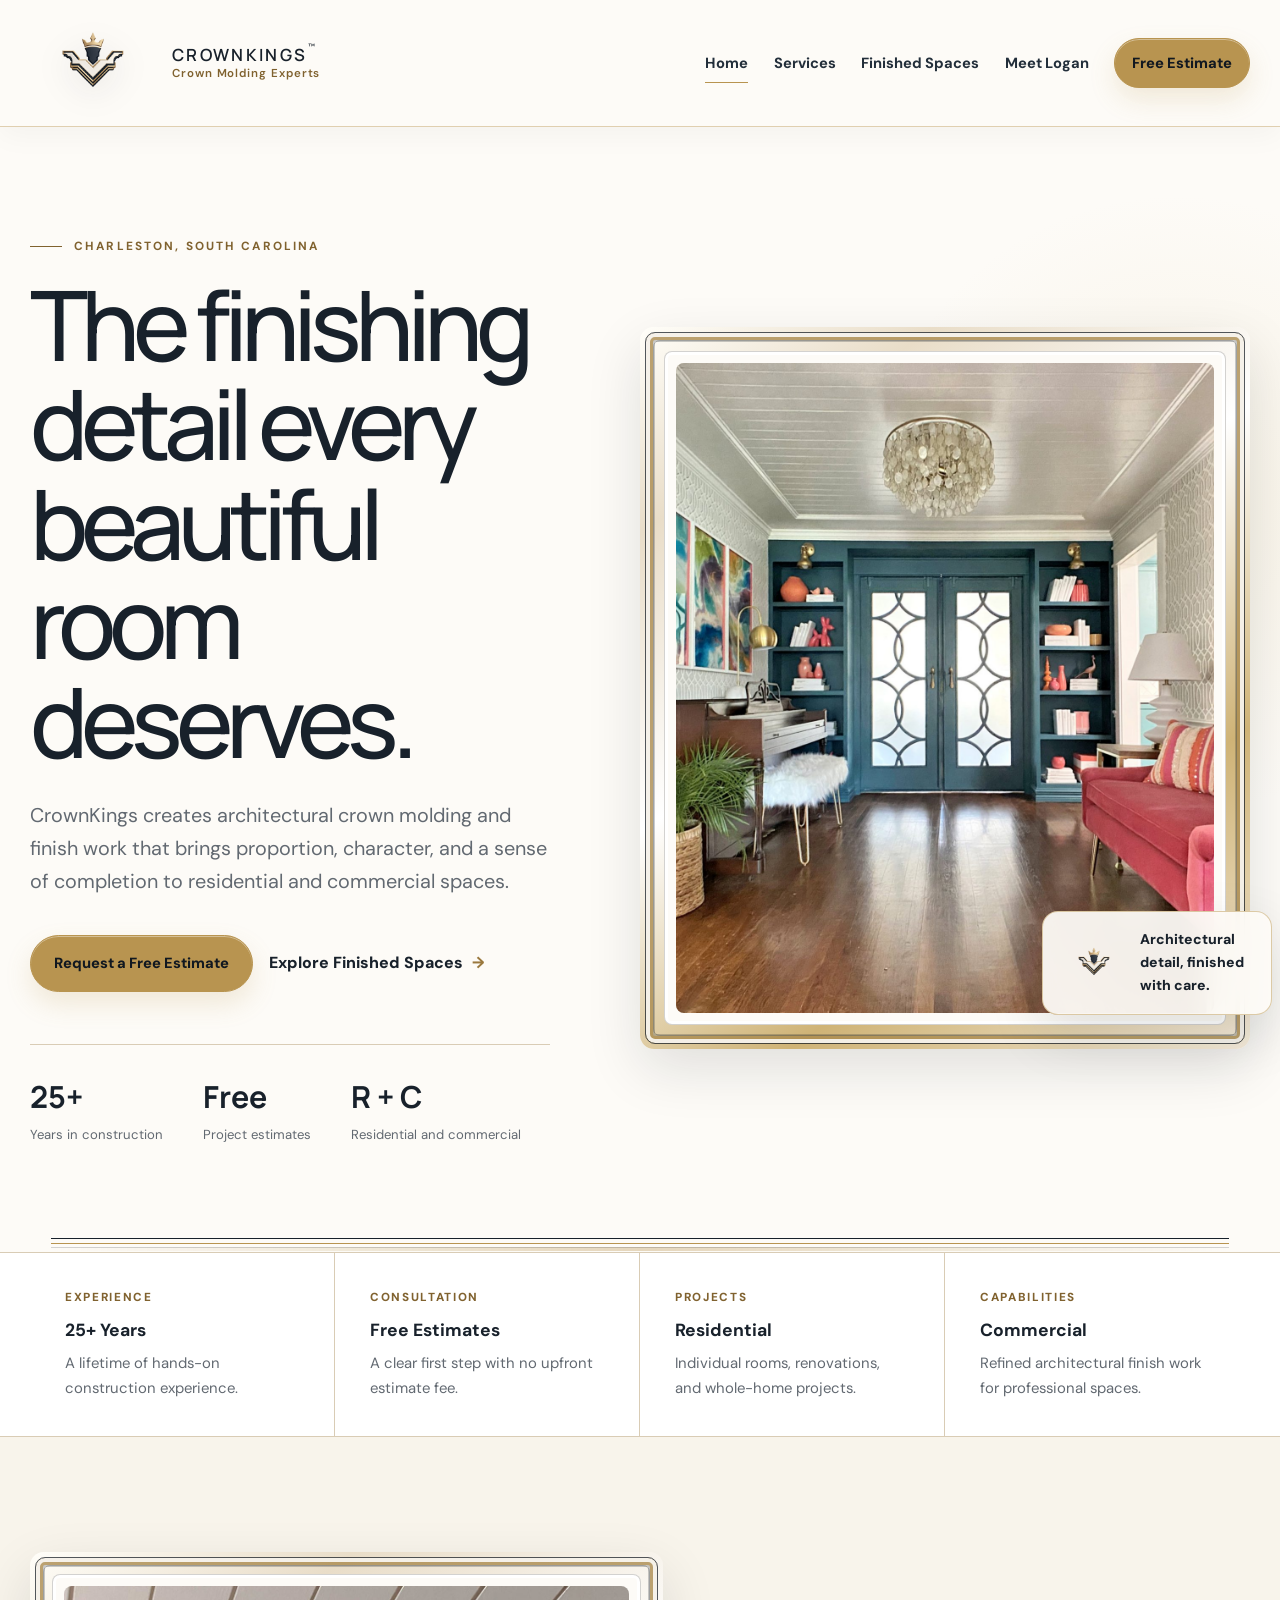
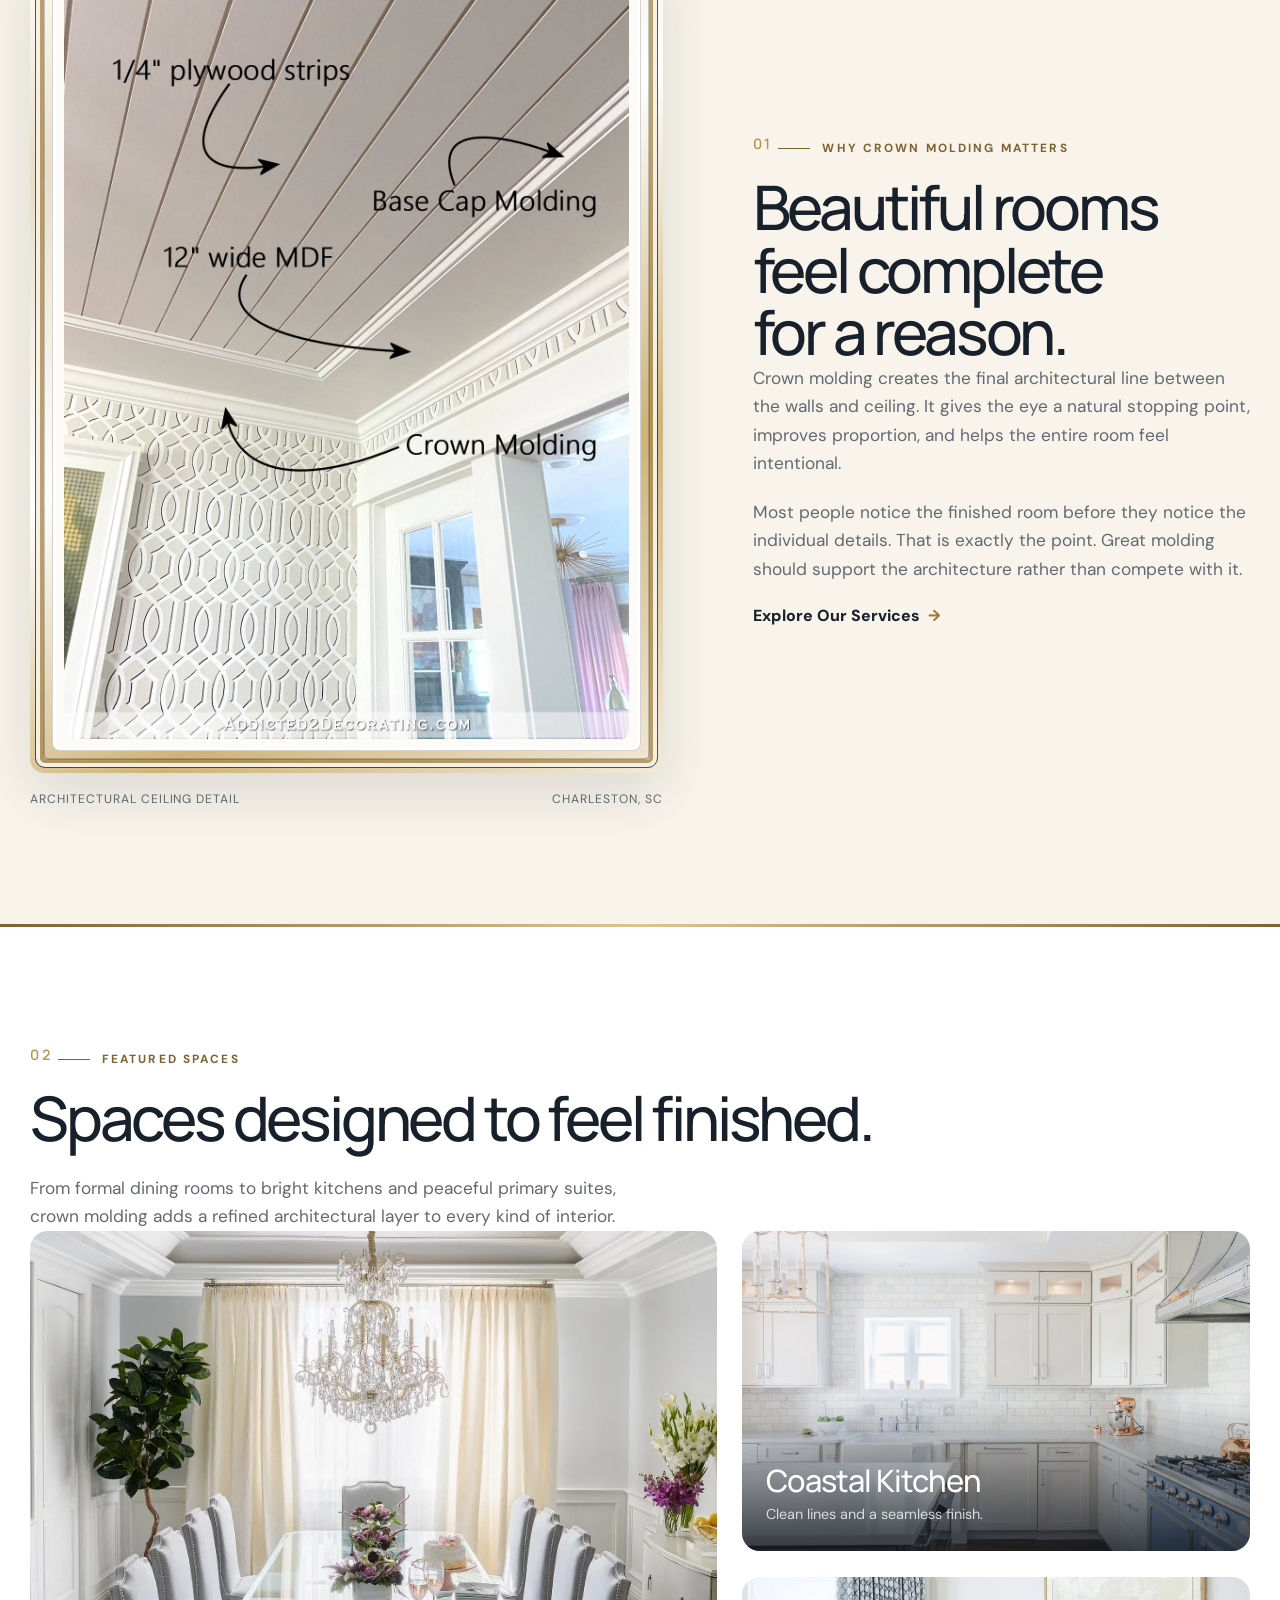
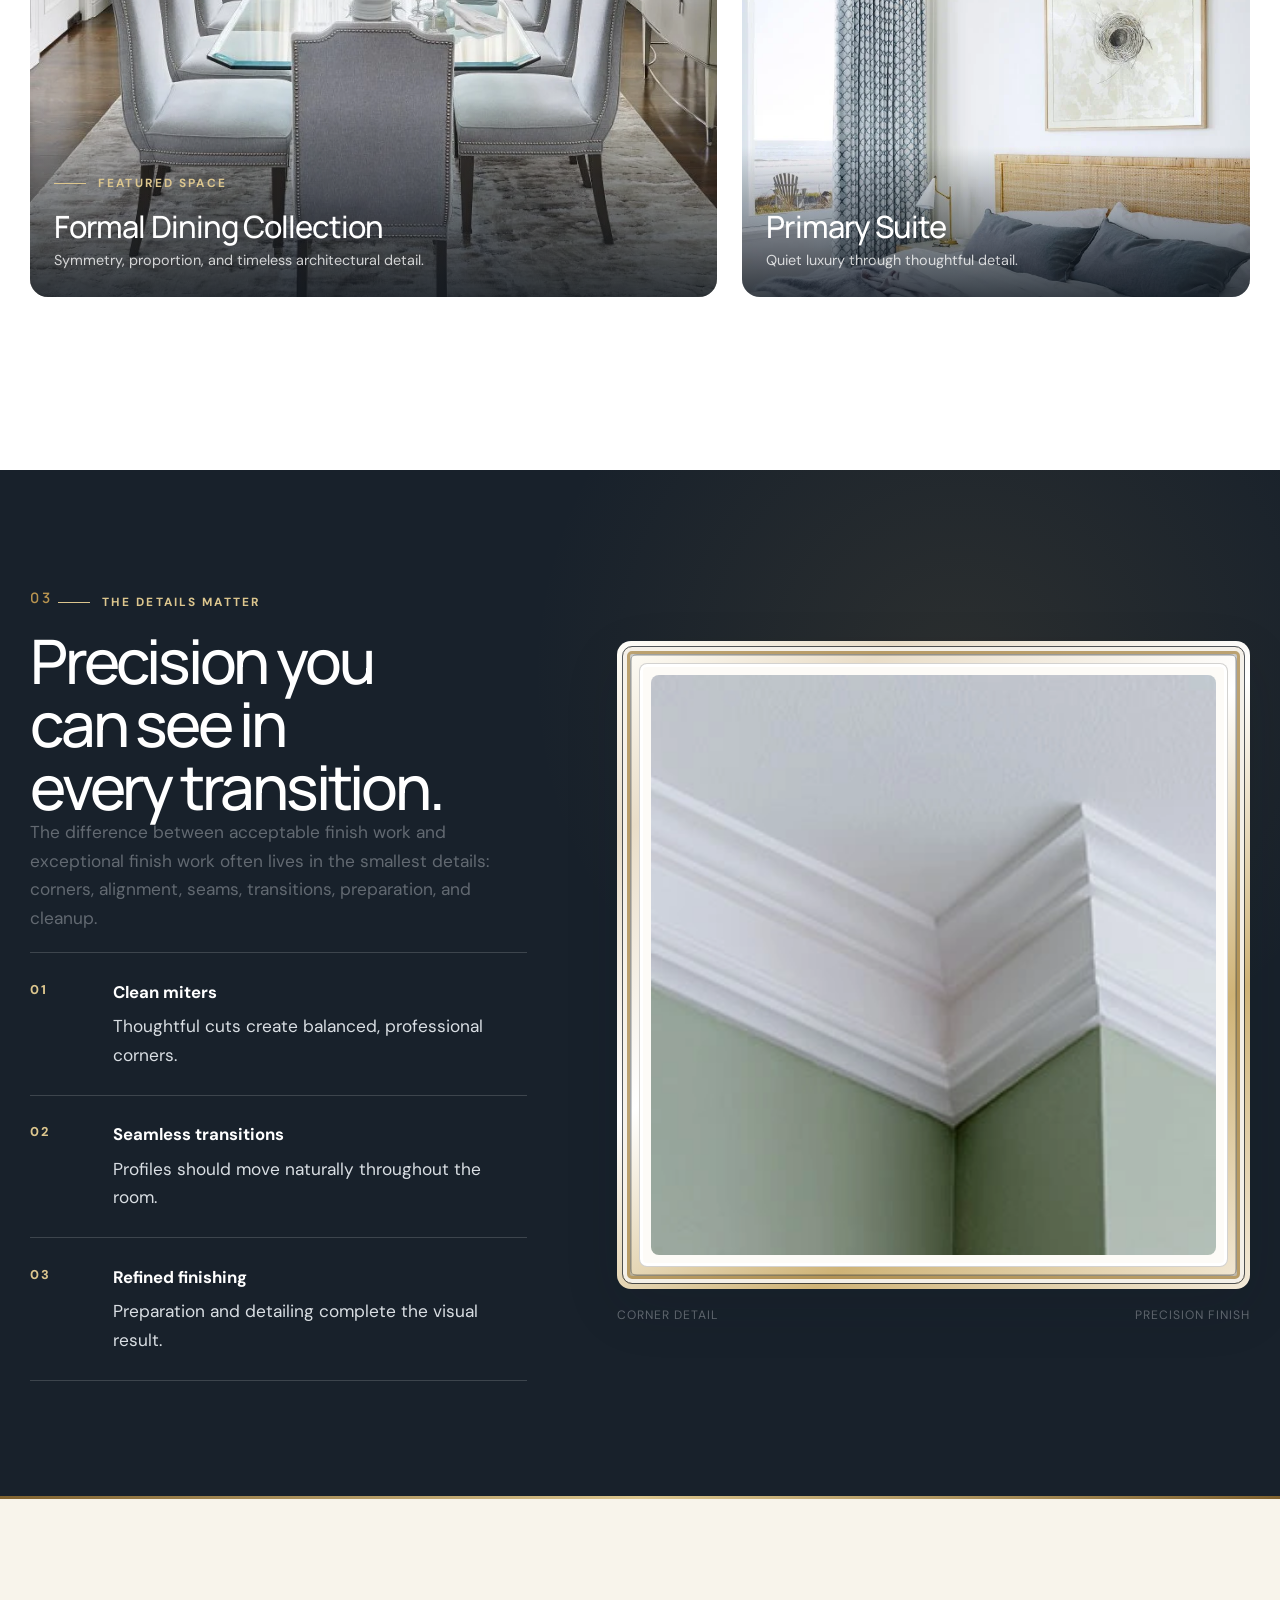
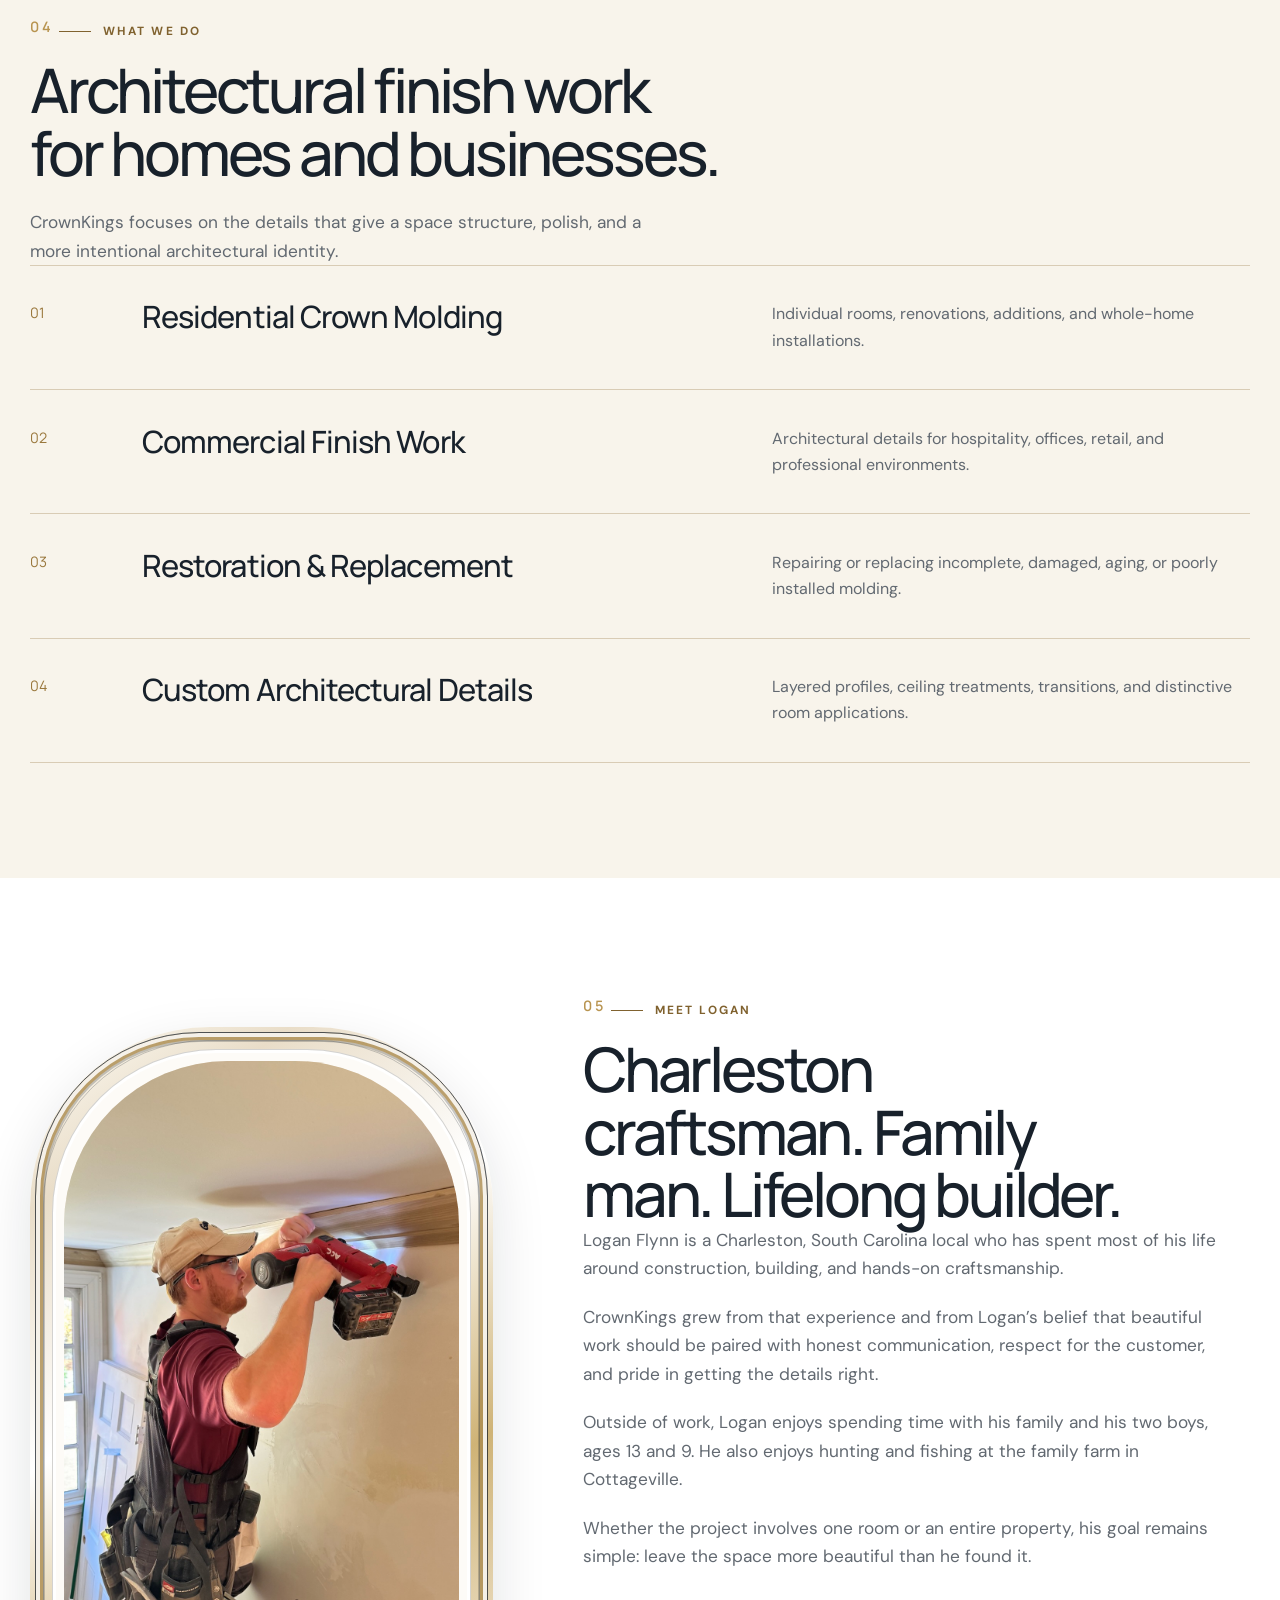
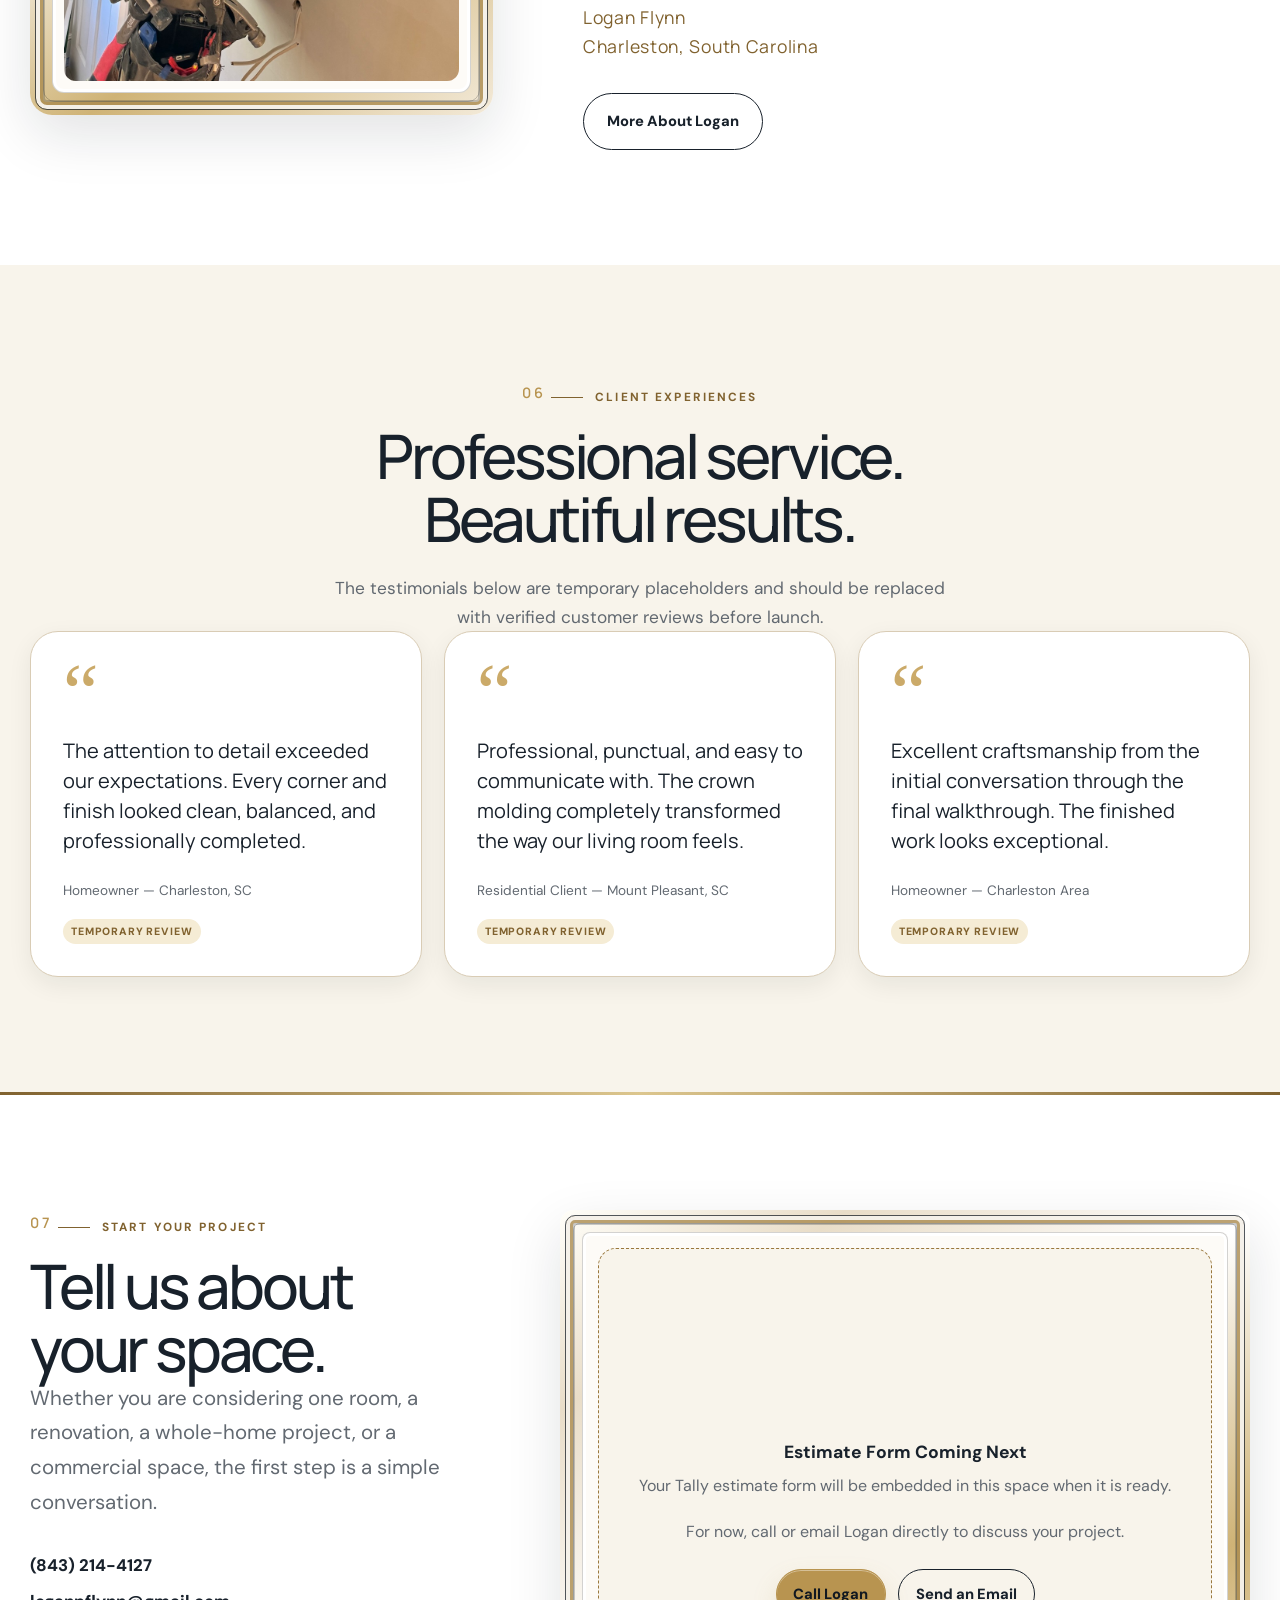
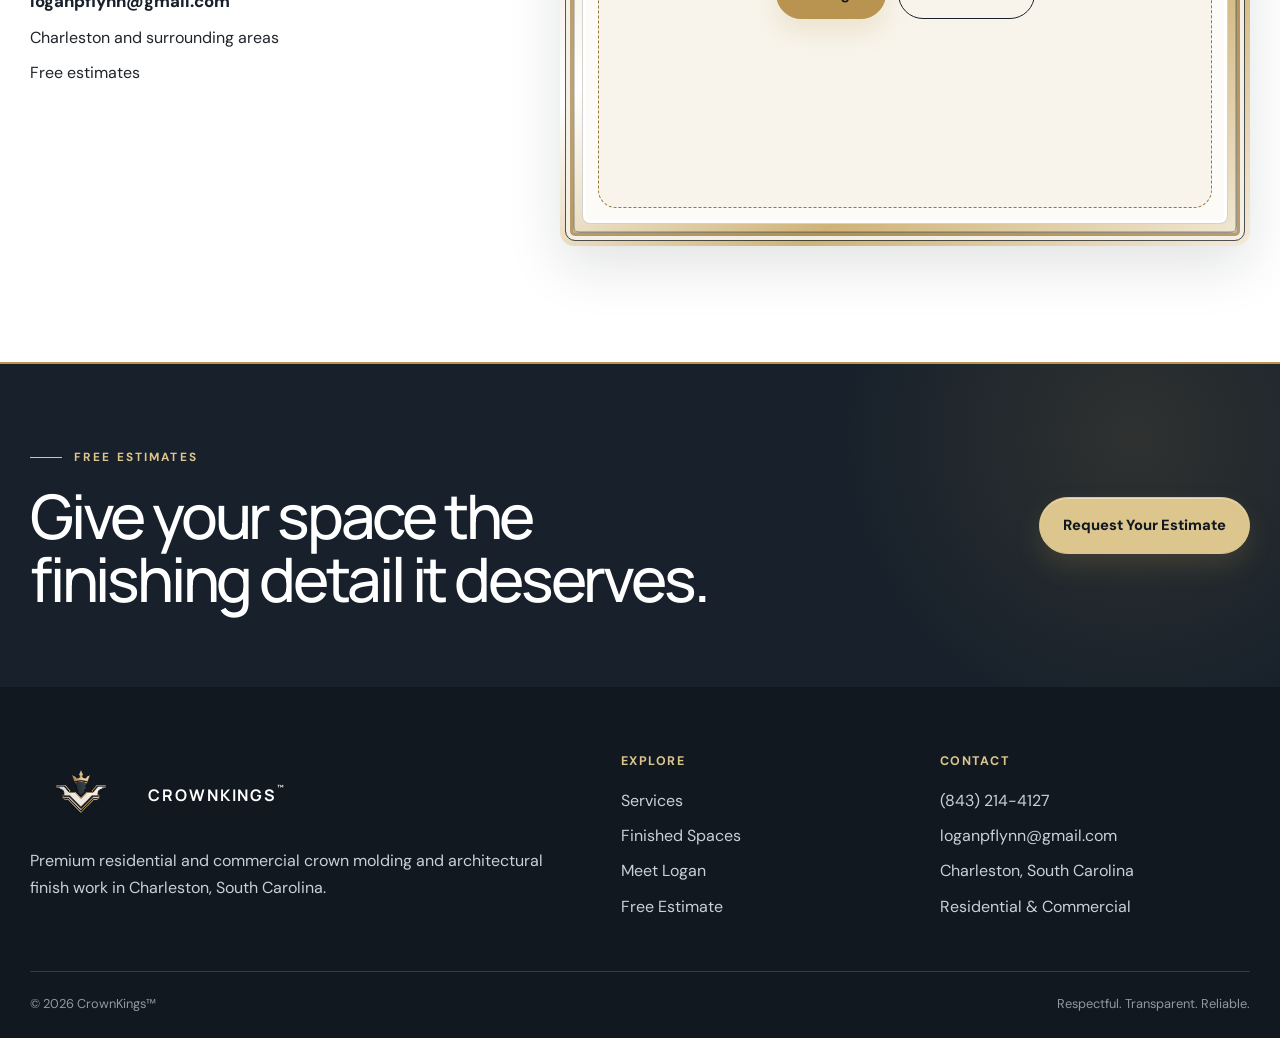
==== commit 5ce493ee: "Update index.html" ====
--- a/index.html
+++ b/index.html
@@ -1,6 +1,86 @@
 <!doctype html>
 <html lang="en">
-<head>
+<script type="application/ld+json">
+{
+  "@context": "https://schema.org",
+  "@type": "HomeAndConstructionBusiness",
+  "name": "CrownKings",
+  "description": "Residential and commercial crown molding installation and architectural finish work serving Charleston, South Carolina and surrounding communities.",
+  "url": "https://crownkingsmolding.com/",
+  "logo": "https://crownkingsmolding.com/89656231309e90bf34ad779ece97b69f42b63c4edb5a2dd06393a3e2f8d44122.png",
+  "image": "https://crownkingsmolding.com/music-room-after-2048x1536.jpeg",
+  "telephone": "+1-843-214-4127",
+  "email": "loganpflynn@gmail.com",
+  "founder": {
+    "@type": "Person",
+    "name": "Logan Flynn"
+  },
+  "address": {
+    "@type": "PostalAddress",
+    "addressLocality": "Charleston",
+    "addressRegion": "SC",
+    "addressCountry": "US"
+  },
+  "areaServed": [
+    {
+      "@type": "City",
+      "name": "Charleston"
+    },
+    {
+      "@type": "City",
+      "name": "Mount Pleasant"
+    },
+    {
+      "@type": "City",
+      "name": "Summerville"
+    },
+    {
+      "@type": "Place",
+      "name": "Daniel Island"
+    },
+    {
+      "@type": "AdministrativeArea",
+      "name": "Charleston metropolitan area"
+    }
+  ],
+  "serviceType": [
+    "Residential Crown Molding",
+    "Commercial Crown Molding",
+    "Architectural Finish Work",
+    "Crown Molding Restoration",
+    "Crown Molding Replacement",
+    "Custom Architectural Trim"
+  ],
+  "priceRange": "$$",
+  "hasOfferCatalog": {
+    "@type": "OfferCatalog",
+    "name": "CrownKings Services",
+    "itemListElement": [
+      {
+        "@type": "Offer",
+        "itemOffered": {
+          "@type": "Service",
+          "name": "Residential Crown Molding Installation"
+        }
+      },
+      {
+        "@type": "Offer",
+        "itemOffered": {
+          "@type": "Service",
+          "name": "Commercial Architectural Finish Work"
+        }
+      },
+      {
+        "@type": "Offer",
+        "itemOffered": {
+          "@type": "Service",
+          "name": "Crown Molding Restoration and Replacement"
+        }
+      }
+    ]
+  }
+}
+</script>  <head>
   <meta charset="utf-8">
 
   <meta
--- a/css/style.css
+++ b/css/style.css
@@ -2008,3 +2008,83 @@
     transform: none;
   }
 }
+/* ==================================================
+   FINAL IMAGE-LOADING POLISH
+================================================== */
+
+img:not(.brand-icon):not(.footer-icon) {
+  opacity: 0;
+  transition:
+    opacity 500ms ease,
+    transform var(--transition-slow);
+}
+
+img:not(.brand-icon):not(.footer-icon).is-loaded {
+  opacity: 1;
+}
+
+img:not(.brand-icon):not(.footer-icon).has-error {
+  min-height: 220px;
+  opacity: 1;
+  background:
+    linear-gradient(
+      135deg,
+      var(--ivory-100),
+      var(--ivory-300)
+    );
+}
+
+/* Prevent layout movement while larger images load. */
+
+.hero-image,
+.editorial-image,
+.founder-photo,
+.featured-space img,
+.gallery-item img {
+  background: var(--ivory-200);
+}
+
+/* Make all major editorial images fill their frames cleanly. */
+
+.molding-frame .hero-image,
+.molding-frame .editorial-image,
+.molding-frame .founder-photo {
+  height: 100%;
+}
+
+/* Improve the educational image crop. */
+
+img[
+  src="three-ways-to-enhance-the-look-of-plain-crown-molding-1-music-room-ceiling-details-of-trim-used.jpeg"
+] {
+  object-position: center center;
+}
+
+/* Improve Logan's working-photo composition. */
+
+.founder-photo {
+  object-position: center top;
+}
+
+/* Keep the homepage hero focused on the ceiling and architectural details. */
+
+.hero-image[
+  src="music-room-after-2048x1536.jpeg"
+] {
+  object-position: center 35%;
+}
+
+/* Make telephone links easier to tap on mobile. */
+
+@media (max-width: 640px) {
+  .contact-details a {
+    display: inline-flex;
+    min-height: 44px;
+    align-items: center;
+  }
+
+  .floating-estimate {
+    right: 0.75rem;
+    bottom: 0.75rem;
+  }
+}
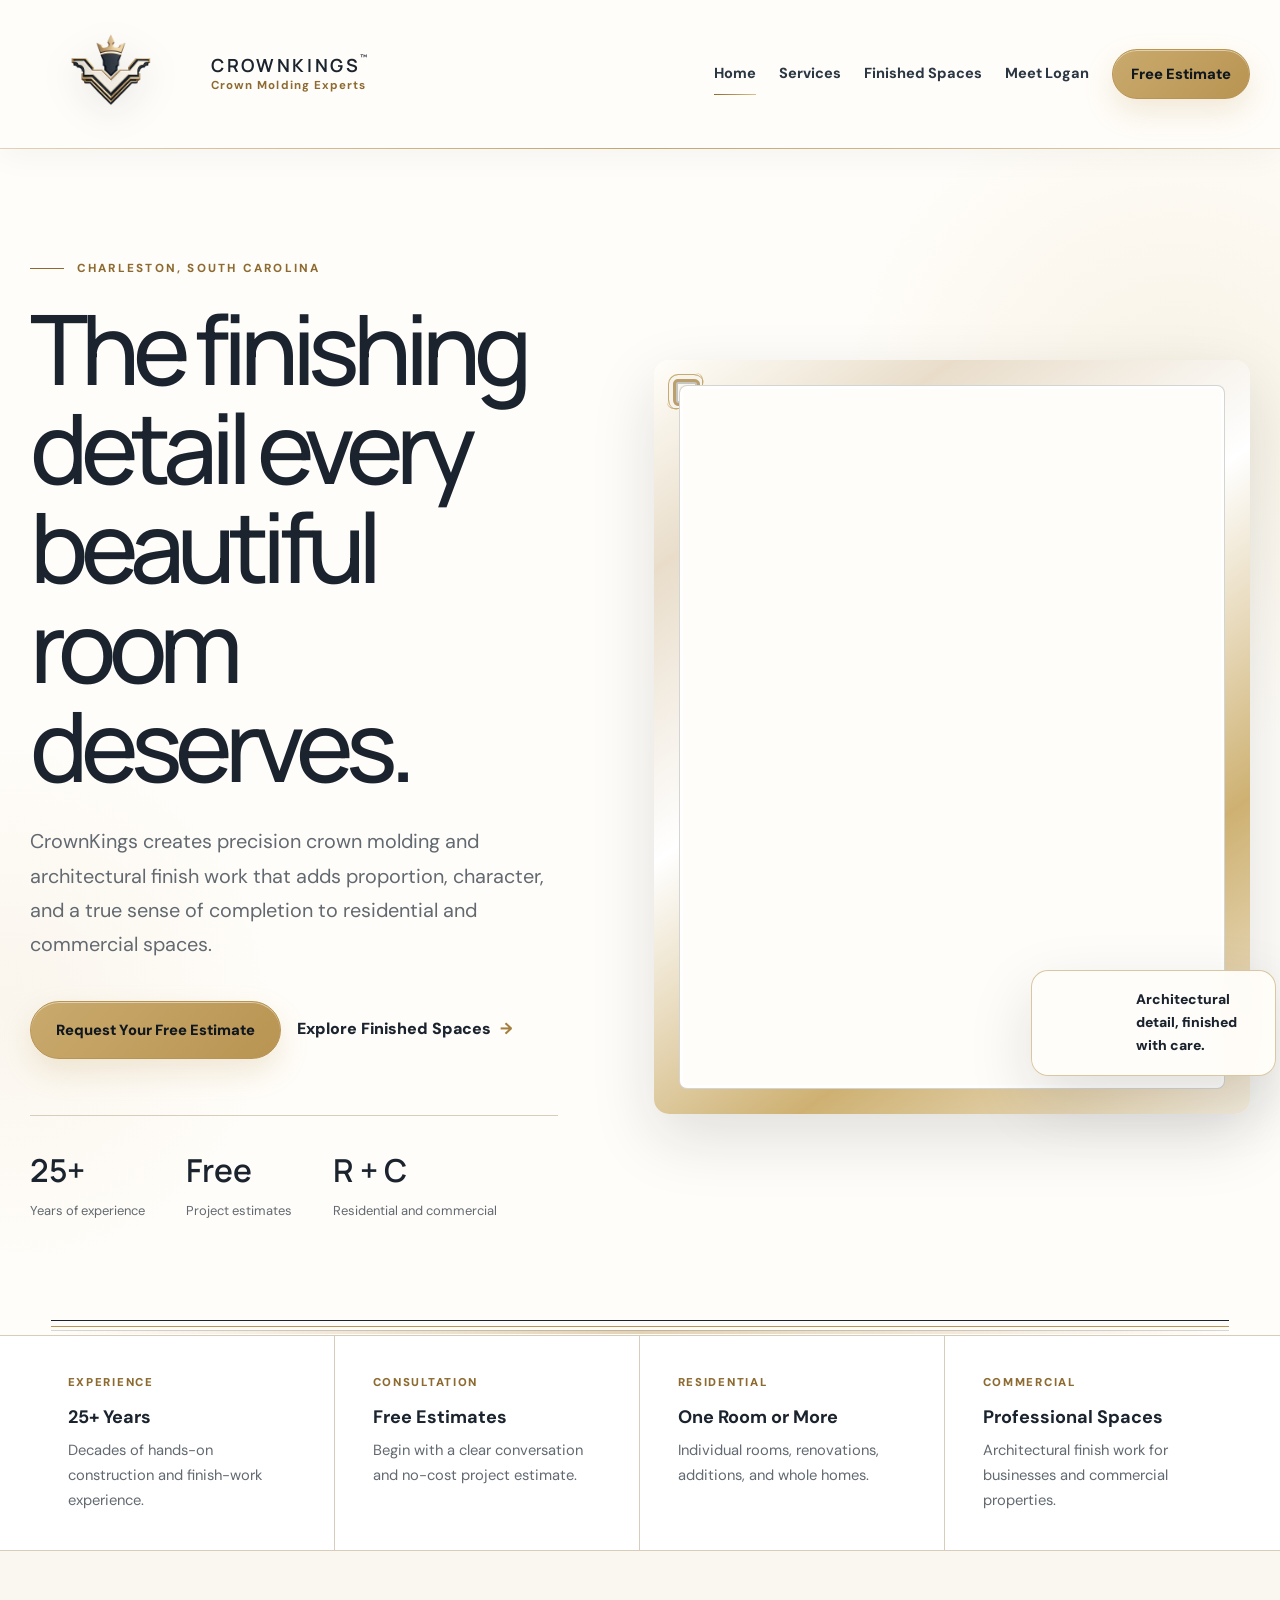
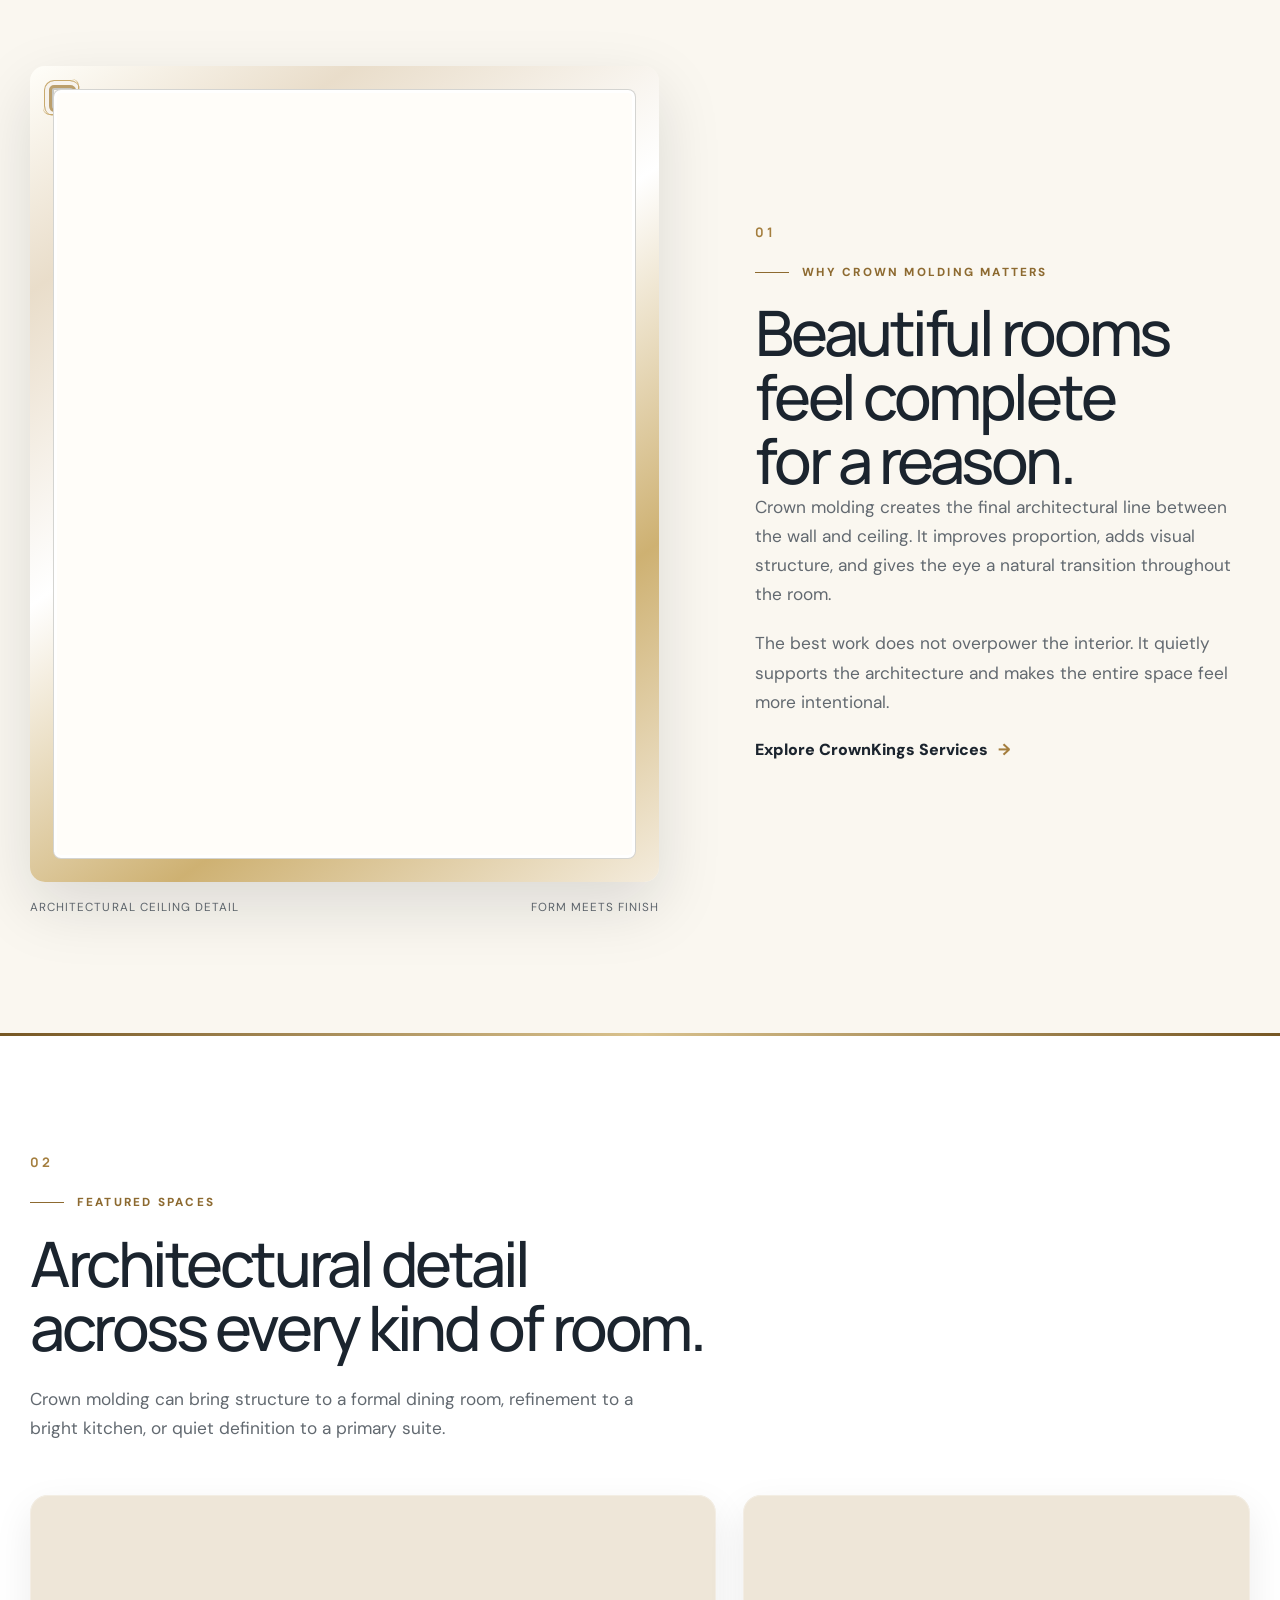
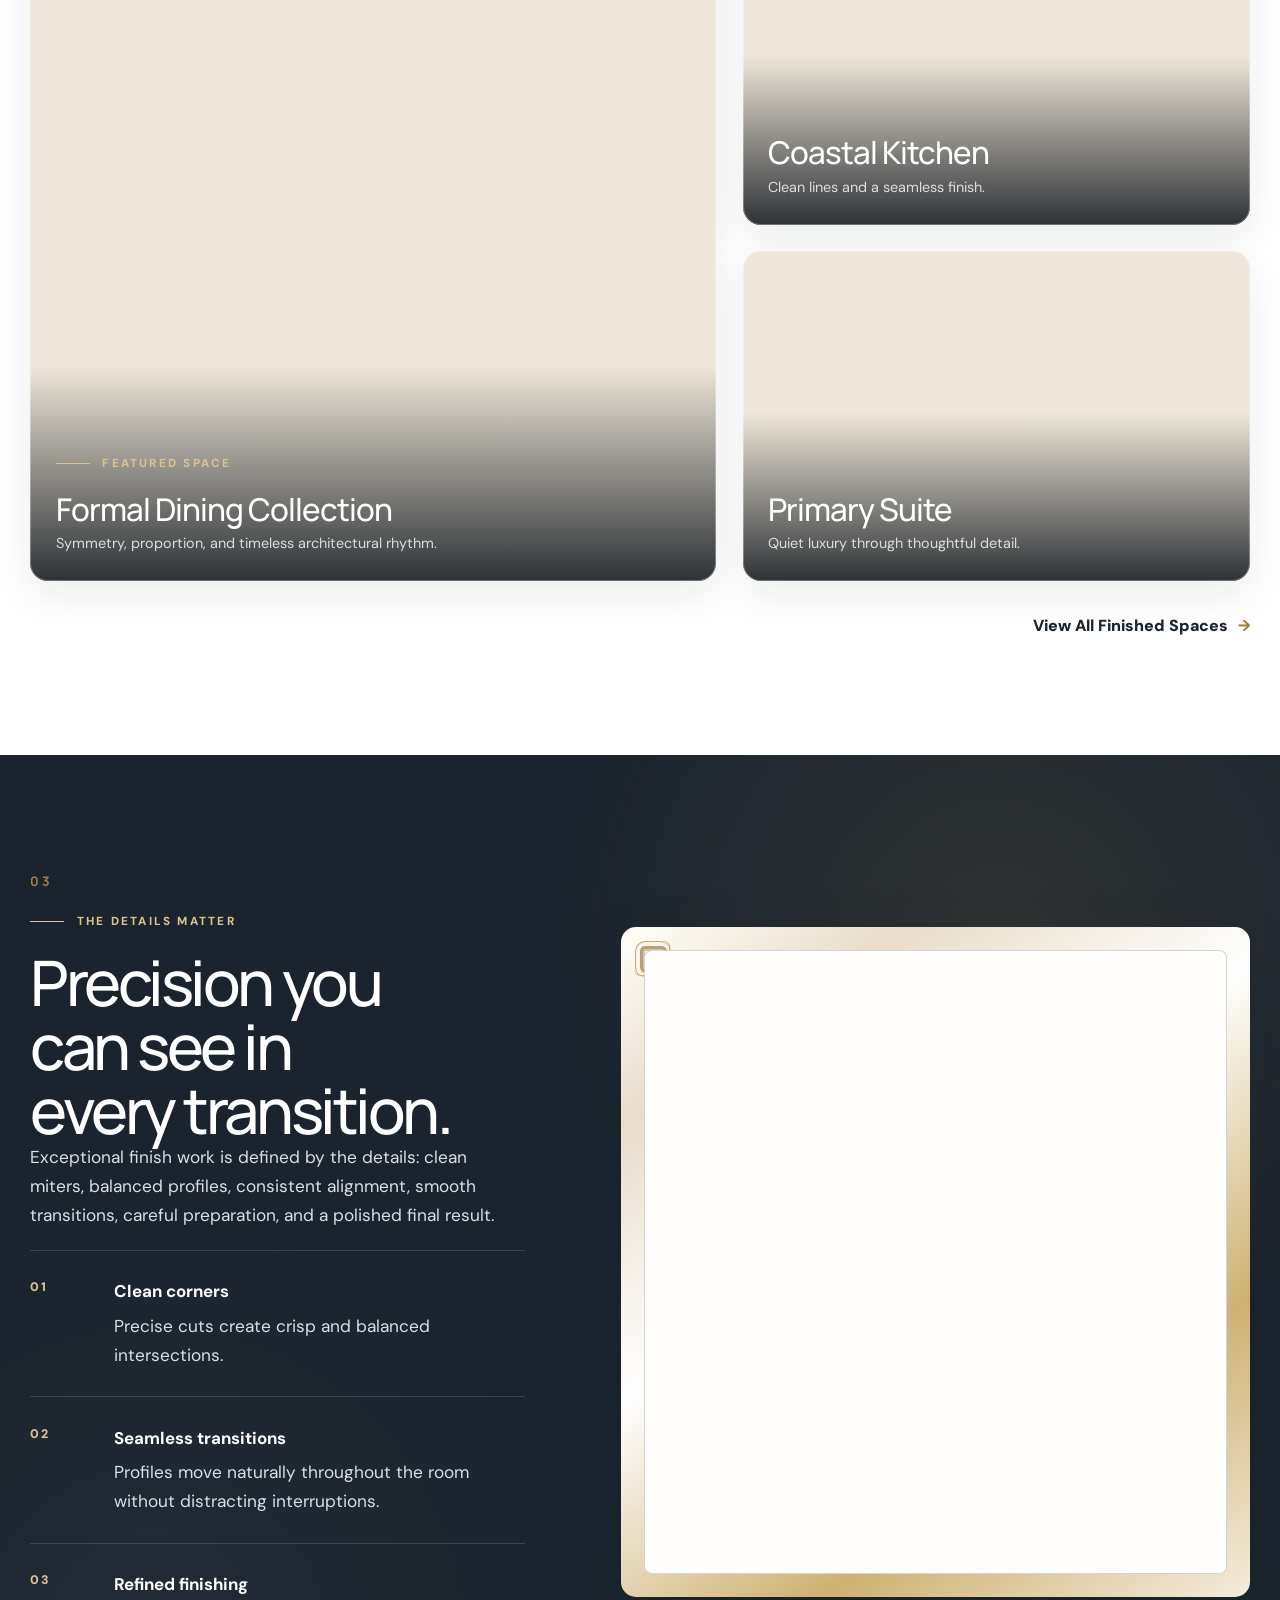
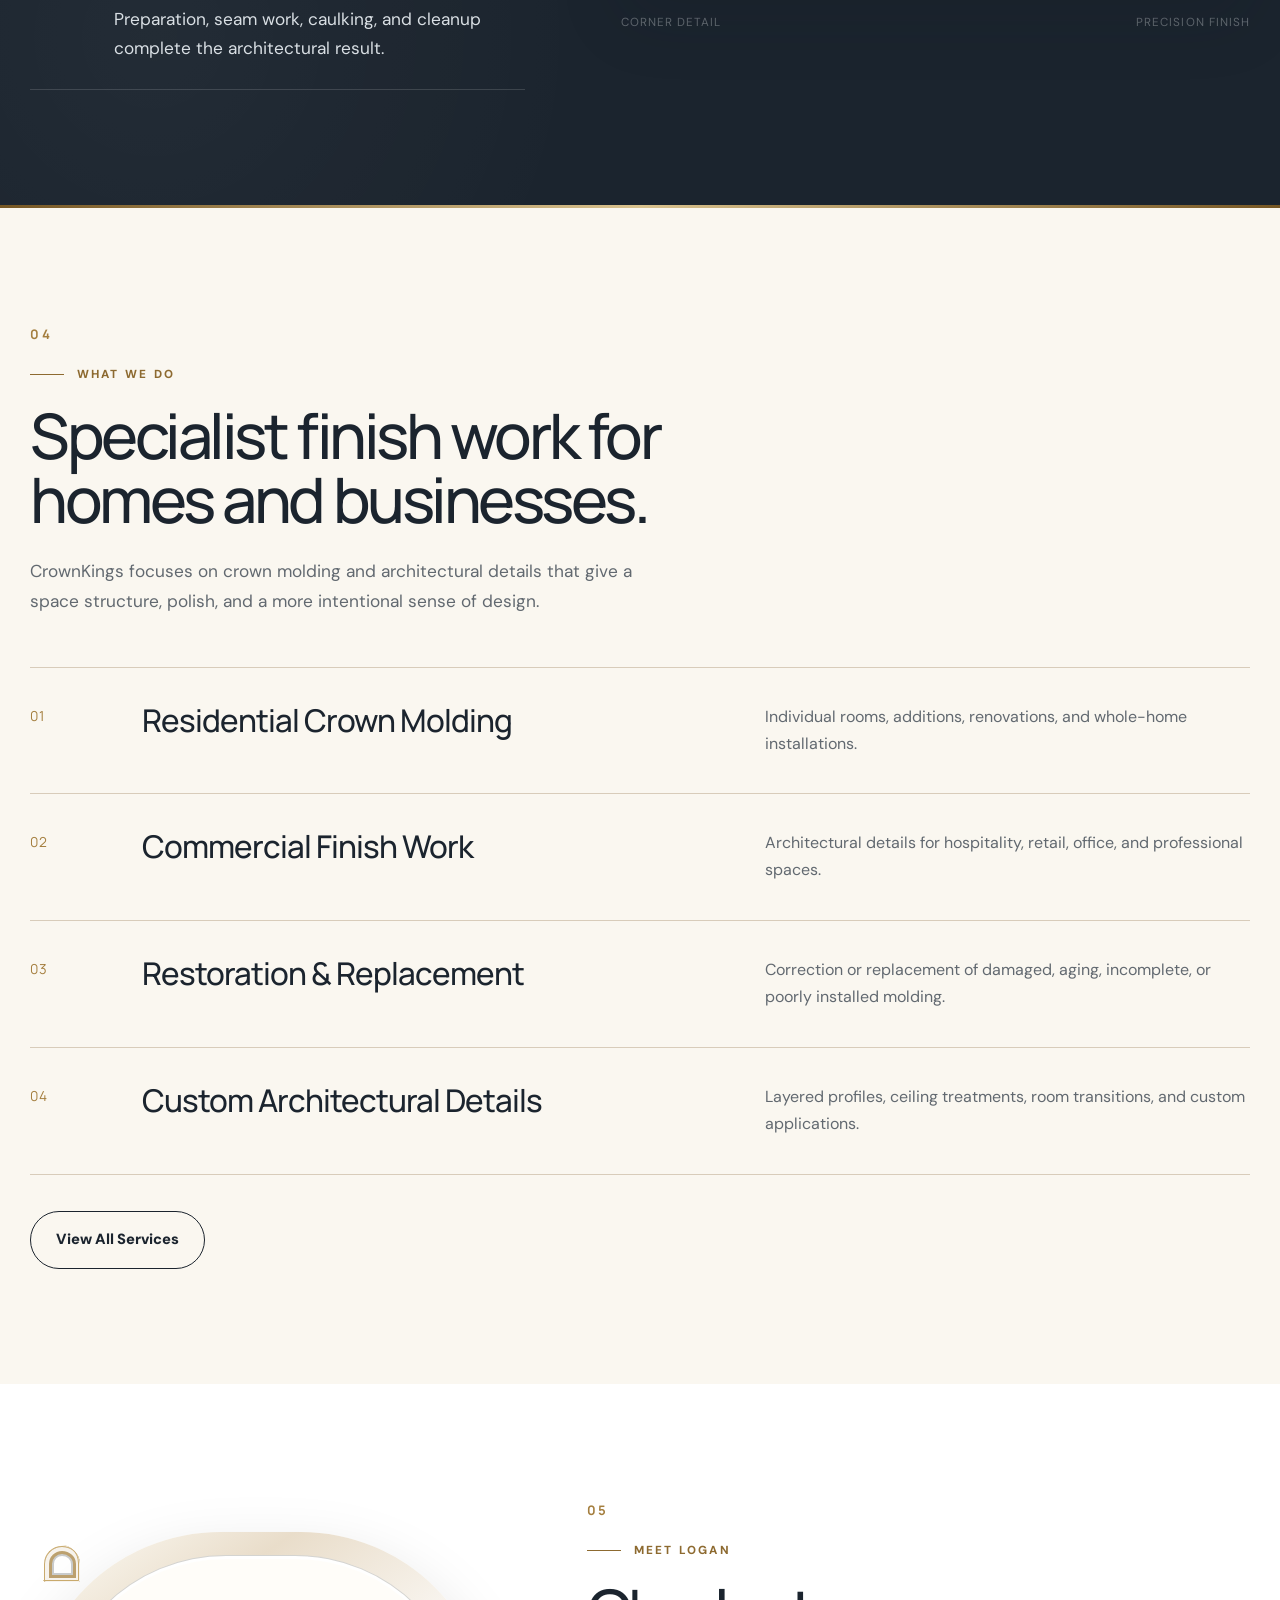
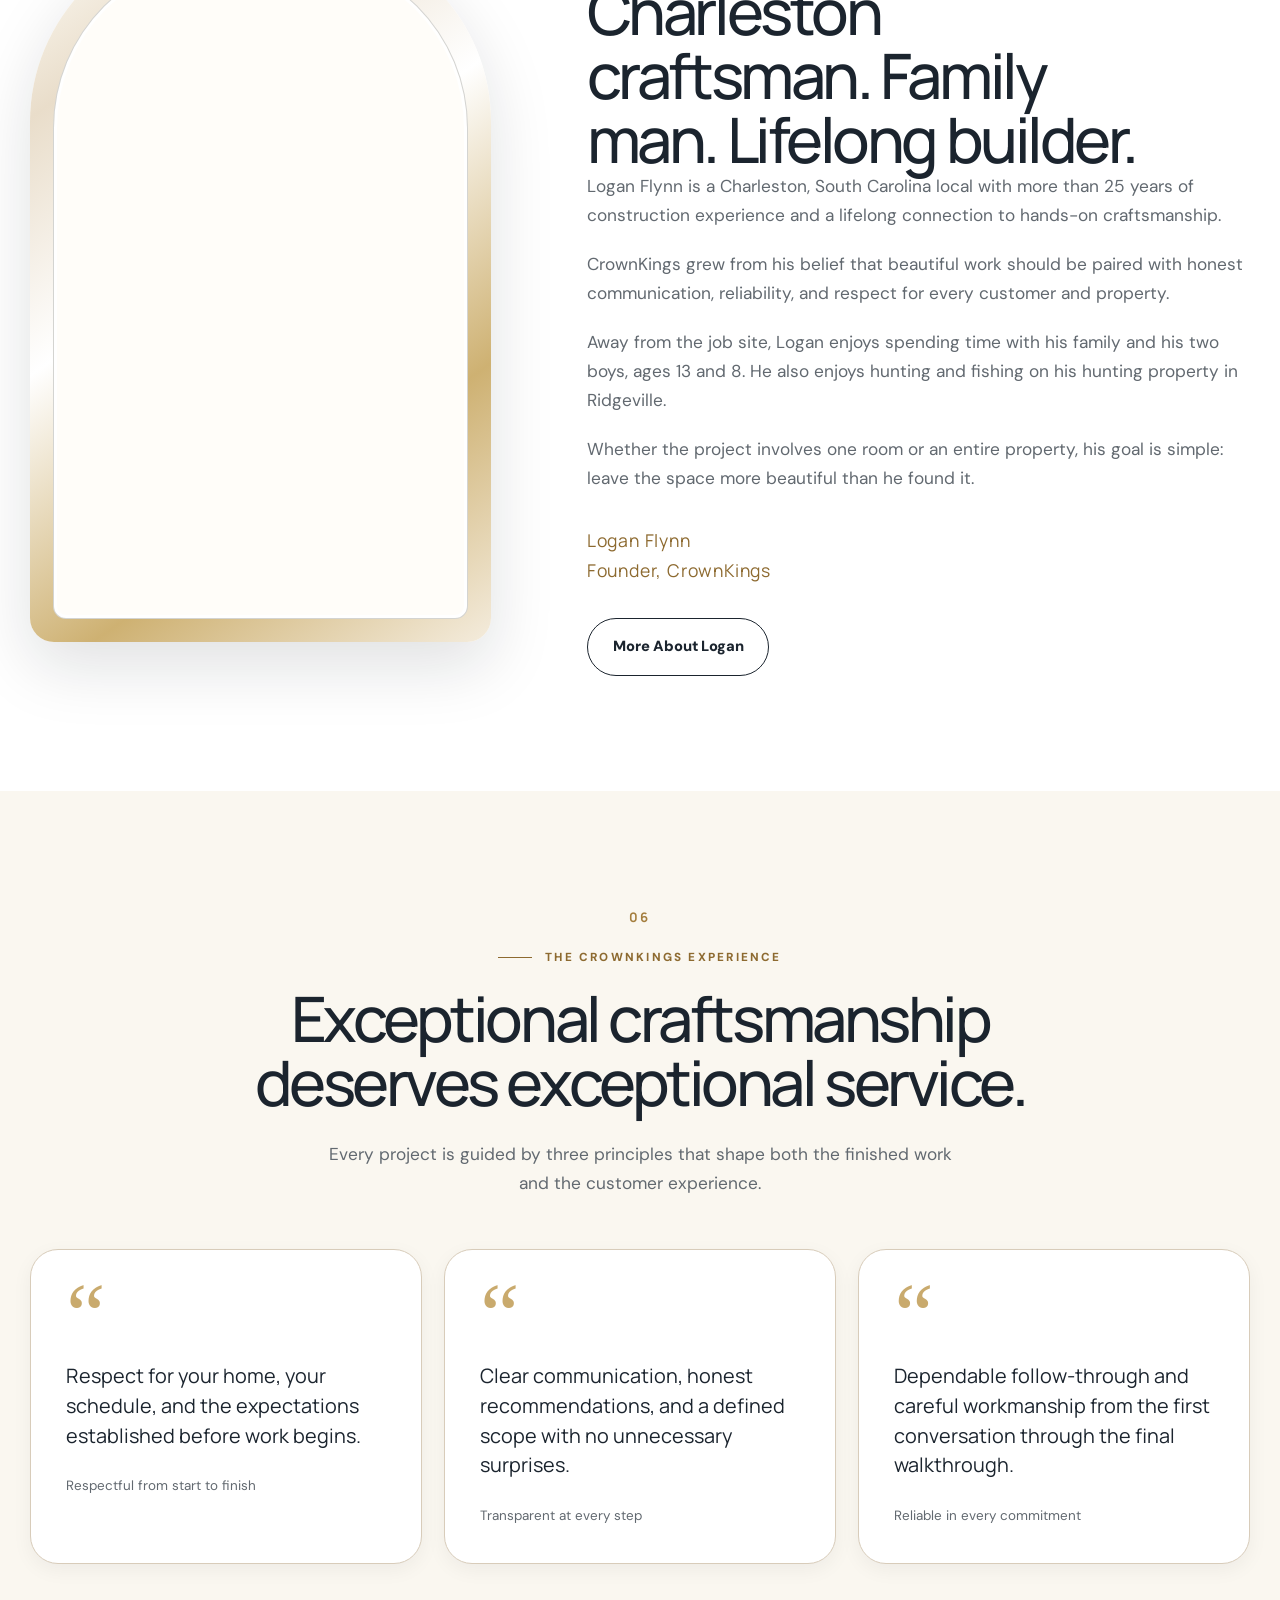
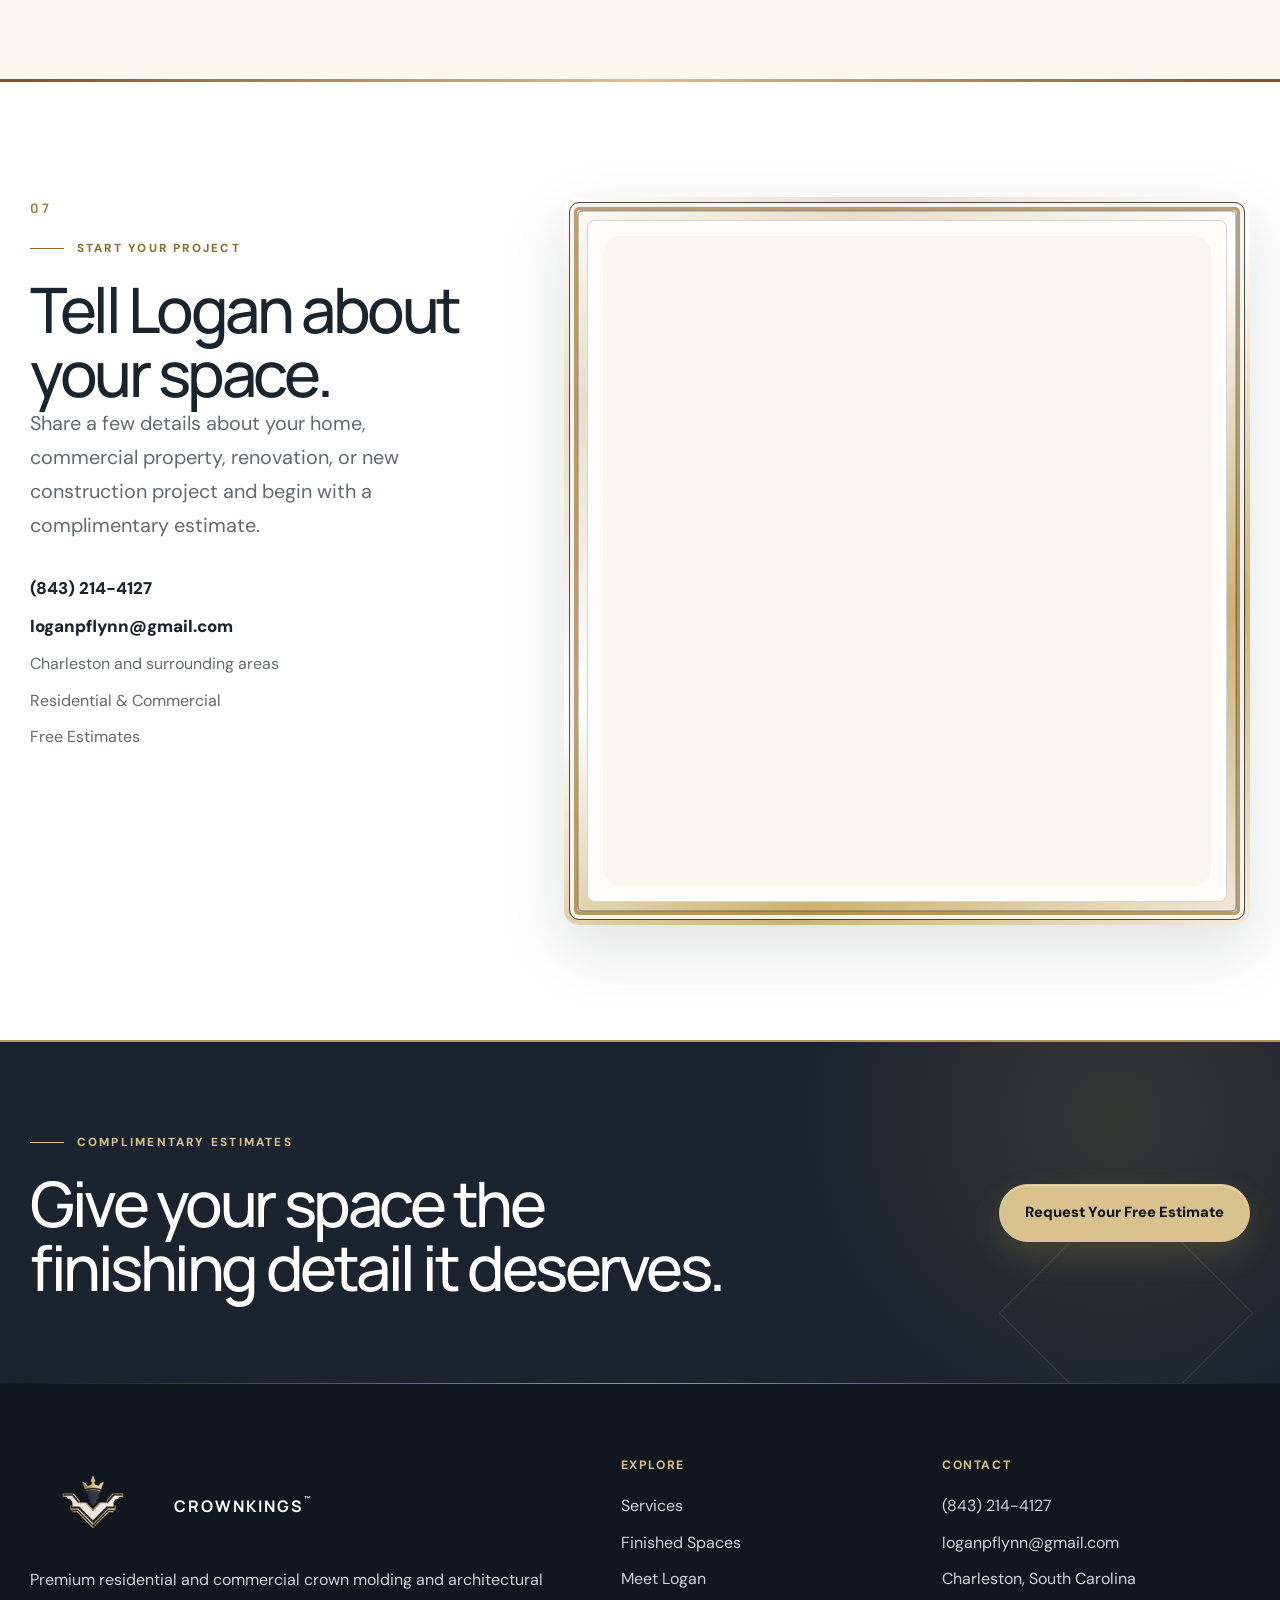
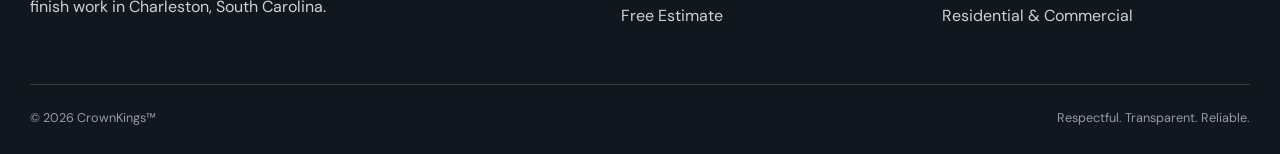
==== commit 44e91070: "Update index.html" ====
--- a/index.html
+++ b/index.html
@@ -1,86 +1,6 @@
 <!doctype html>
 <html lang="en">
-<script type="application/ld+json">
-{
-  "@context": "https://schema.org",
-  "@type": "HomeAndConstructionBusiness",
-  "name": "CrownKings",
-  "description": "Residential and commercial crown molding installation and architectural finish work serving Charleston, South Carolina and surrounding communities.",
-  "url": "https://crownkingsmolding.com/",
-  "logo": "https://crownkingsmolding.com/89656231309e90bf34ad779ece97b69f42b63c4edb5a2dd06393a3e2f8d44122.png",
-  "image": "https://crownkingsmolding.com/music-room-after-2048x1536.jpeg",
-  "telephone": "+1-843-214-4127",
-  "email": "loganpflynn@gmail.com",
-  "founder": {
-    "@type": "Person",
-    "name": "Logan Flynn"
-  },
-  "address": {
-    "@type": "PostalAddress",
-    "addressLocality": "Charleston",
-    "addressRegion": "SC",
-    "addressCountry": "US"
-  },
-  "areaServed": [
-    {
-      "@type": "City",
-      "name": "Charleston"
-    },
-    {
-      "@type": "City",
-      "name": "Mount Pleasant"
-    },
-    {
-      "@type": "City",
-      "name": "Summerville"
-    },
-    {
-      "@type": "Place",
-      "name": "Daniel Island"
-    },
-    {
-      "@type": "AdministrativeArea",
-      "name": "Charleston metropolitan area"
-    }
-  ],
-  "serviceType": [
-    "Residential Crown Molding",
-    "Commercial Crown Molding",
-    "Architectural Finish Work",
-    "Crown Molding Restoration",
-    "Crown Molding Replacement",
-    "Custom Architectural Trim"
-  ],
-  "priceRange": "$$",
-  "hasOfferCatalog": {
-    "@type": "OfferCatalog",
-    "name": "CrownKings Services",
-    "itemListElement": [
-      {
-        "@type": "Offer",
-        "itemOffered": {
-          "@type": "Service",
-          "name": "Residential Crown Molding Installation"
-        }
-      },
-      {
-        "@type": "Offer",
-        "itemOffered": {
-          "@type": "Service",
-          "name": "Commercial Architectural Finish Work"
-        }
-      },
-      {
-        "@type": "Offer",
-        "itemOffered": {
-          "@type": "Service",
-          "name": "Crown Molding Restoration and Replacement"
-        }
-      }
-    ]
-  }
-}
-</script>  <head>
+<head>
   <meta charset="utf-8">
 
   <meta
@@ -94,7 +14,7 @@
 
   <meta
     name="description"
-    content="CrownKings provides premium residential and commercial crown molding installation, architectural finish work, and free estimates in Charleston, South Carolina."
+    content="CrownKings provides premium residential and commercial crown molding installation, restoration, and architectural finish work throughout Charleston, South Carolina. Request a free estimate."
   >
 
   <link
@@ -104,7 +24,13 @@
 
   <link
     rel="icon"
+    type="image/png"
     href="89656231309e90bf34ad779ece97b69f42b63c4edb5a2dd06393a3e2f8d44122.png"
+  >
+
+  <meta
+    name="theme-color"
+    content="#151c24"
   >
 
   <meta
@@ -114,7 +40,7 @@
 
   <meta
     property="og:description"
-    content="Architectural details that transform how a room feels."
+    content="The finishing detail every beautiful room deserves."
   >
 
   <meta
@@ -130,6 +56,11 @@
   <meta
     property="og:image"
     content="https://crownkingsmolding.com/music-room-after-2048x1536.jpeg"
+  >
+
+  <meta
+    property="og:image:alt"
+    content="Elegant interior featuring custom crown molding and architectural ceiling details"
   >
 
   <meta
@@ -149,7 +80,7 @@
   >
 
   <link
-    href="https://fonts.googleapis.com/css2?family=DM+Sans:wght@400;500;600;700&family=Manrope:wght@400;500;600&display=swap"
+    href="https://fonts.googleapis.com/css2?family=DM+Sans:wght@400;500;600;700&family=Manrope:wght@400;500;600;700&display=swap"
     rel="stylesheet"
   >
 
@@ -157,6 +88,61 @@
     rel="stylesheet"
     href="css/style.css"
   >
+
+  <script type="application/ld+json">
+  {
+    "@context": "https://schema.org",
+    "@type": "HomeAndConstructionBusiness",
+    "name": "CrownKings",
+    "url": "https://crownkingsmolding.com/",
+    "logo": "https://crownkingsmolding.com/89656231309e90bf34ad779ece97b69f42b63c4edb5a2dd06393a3e2f8d44122.png",
+    "image": "https://crownkingsmolding.com/music-room-after-2048x1536.jpeg",
+    "description": "Residential and commercial crown molding installation and architectural finish work serving Charleston, South Carolina and surrounding communities.",
+    "telephone": "+1-843-214-4127",
+    "email": "loganpflynn@gmail.com",
+    "founder": {
+      "@type": "Person",
+      "name": "Logan Flynn"
+    },
+    "address": {
+      "@type": "PostalAddress",
+      "addressLocality": "Charleston",
+      "addressRegion": "SC",
+      "addressCountry": "US"
+    },
+    "areaServed": [
+      {
+        "@type": "City",
+        "name": "Charleston"
+      },
+      {
+        "@type": "City",
+        "name": "Mount Pleasant"
+      },
+      {
+        "@type": "City",
+        "name": "Summerville"
+      },
+      {
+        "@type": "Place",
+        "name": "Daniel Island"
+      },
+      {
+        "@type": "AdministrativeArea",
+        "name": "Charleston metropolitan area"
+      }
+    ],
+    "serviceType": [
+      "Residential Crown Molding",
+      "Commercial Crown Molding",
+      "Architectural Finish Work",
+      "Crown Molding Restoration",
+      "Crown Molding Replacement",
+      "Custom Architectural Trim"
+    ],
+    "priceRange": "$$"
+  }
+  </script>
 </head>
 
 <body>
@@ -167,9 +153,9 @@
     Skip to content
   </a>
 
-  <!-- =========================================
+  <!-- =====================================================
        HEADER
-  ========================================== -->
+  ====================================================== -->
 
   <header class="site-header">
     <div class="container nav-shell">
@@ -181,7 +167,7 @@
         <img
           class="brand-icon"
           src="89656231309e90bf34ad779ece97b69f42b63c4edb5a2dd06393a3e2f8d44122.png"
-          alt="CrownKings crown logo"
+          alt="CrownKings crown molding logo"
         >
 
         <span class="brand-copy">
@@ -233,7 +219,9 @@
 
         <a
           class="button button--small"
-          href="contact.html"
+          href="https://tally.so/r/gD11ql"
+          target="_blank"
+          rel="noopener noreferrer"
         >
           Free Estimate
         </a>
@@ -243,9 +231,9 @@
 
   <main id="main">
 
-    <!-- =========================================
+    <!-- =====================================================
          HERO
-    ========================================== -->
+    ====================================================== -->
 
     <section class="hero">
       <div class="container hero-grid">
@@ -260,17 +248,19 @@
           </h1>
 
           <p class="hero-lead">
-            CrownKings creates architectural crown molding and finish work
-            that brings proportion, character, and a sense of completion
-            to residential and commercial spaces.
+            CrownKings creates precision crown molding and architectural
+            finish work that adds proportion, character, and a true sense
+            of completion to residential and commercial spaces.
           </p>
 
           <div class="hero-actions">
             <a
               class="button"
-              href="contact.html"
+              href="https://tally.so/r/gD11ql"
+              target="_blank"
+              rel="noopener noreferrer"
             >
-              Request a Free Estimate
+              Request Your Free Estimate
             </a>
 
             <a
@@ -290,7 +280,7 @@
               <strong>25+</strong>
 
               <span>
-                Years in construction
+                Years of experience
               </span>
             </div>
 
@@ -313,12 +303,15 @@
         </div>
 
         <div class="hero-media reveal-right">
-          <div class="molding-frame molding-frame--hero">
+          <div
+            class="molding-frame molding-frame--hero architectural-corner"
+          >
             <div class="molding-frame__inner">
               <img
                 class="hero-image"
                 src="music-room-after-2048x1536.jpeg"
-                alt="Elegant music room with navy built-ins, gold accents, white crown molding, and a decorative ceiling"
+                alt="Elegant music room with navy built-ins, gold accents, white crown molding, and decorative ceiling details"
+                fetchpriority="high"
               >
             </div>
           </div>
@@ -343,79 +336,88 @@
       aria-hidden="true"
     ></div>
 
-    <!-- =========================================
+    <!-- =====================================================
          TRUST BAND
-    ========================================== -->
+    ====================================================== -->
 
     <section
       class="trust-band"
-      aria-label="Why homeowners choose CrownKings"
+      aria-label="Why clients choose CrownKings"
     >
       <div class="container trust-grid">
         <div>
-          <span>Experience</span>
+          <span>
+            Experience
+          </span>
 
           <strong>
             25+ Years
           </strong>
 
           <p>
-            A lifetime of hands-on construction experience.
+            Decades of hands-on construction and finish-work experience.
           </p>
         </div>
 
         <div>
-          <span>Consultation</span>
+          <span>
+            Consultation
+          </span>
 
           <strong>
             Free Estimates
           </strong>
 
           <p>
-            A clear first step with no upfront estimate fee.
+            Begin with a clear conversation and no-cost project estimate.
           </p>
         </div>
 
         <div>
-          <span>Projects</span>
+          <span>
+            Residential
+          </span>
 
           <strong>
-            Residential
+            One Room or More
           </strong>
 
           <p>
-            Individual rooms, renovations, and whole-home projects.
+            Individual rooms, renovations, additions, and whole homes.
           </p>
         </div>
 
         <div>
-          <span>Capabilities</span>
+          <span>
+            Commercial
+          </span>
 
           <strong>
-            Commercial
+            Professional Spaces
           </strong>
 
           <p>
-            Refined architectural finish work for professional spaces.
+            Architectural finish work for businesses and commercial properties.
           </p>
         </div>
       </div>
     </section>
 
-    <!-- =========================================
-         WHY BEAUTIFUL ROOMS FEEL DIFFERENT
-    ========================================== -->
+    <!-- =====================================================
+         WHY CROWN MOLDING MATTERS
+    ====================================================== -->
 
     <section class="section section--ivory">
       <div class="container editorial-layout">
 
         <div class="editorial-media reveal-left">
-          <div class="molding-frame">
+          <div class="molding-frame architectural-corner">
             <div class="molding-frame__inner">
               <img
                 class="editorial-image"
                 src="three-ways-to-enhance-the-look-of-plain-crown-molding-1-music-room-ceiling-details-of-trim-used.jpeg"
-                alt="Detailed ceiling showing crown molding, layered trim, and architectural ceiling features"
+                alt="Decorative ceiling featuring layered trim, crown molding, and architectural details"
+                loading="lazy"
               >
             </div>
           </div>
@@ -426,7 +428,7 @@
             </span>
 
             <span>
-              Charleston, SC
+              Form meets finish
             </span>
           </div>
         </div>
@@ -446,21 +448,22 @@
 
           <p>
             Crown molding creates the final architectural line between
-            the walls and ceiling. It gives the eye a natural stopping point,
-            improves proportion, and helps the entire room feel intentional.
-          </p>
-
-          <p>
-            Most people notice the finished room before they notice the
-            individual details. That is exactly the point. Great molding
-            should support the architecture rather than compete with it.
+            the wall and ceiling. It improves proportion, adds visual
+            structure, and gives the eye a natural transition throughout
+            the room.
+          </p>
+
+          <p>
+            The best work does not overpower the interior. It quietly
+            supports the architecture and makes the entire space feel
+            more intentional.
           </p>
 
           <a
             class="text-link"
             href="services.html"
           >
-            Explore Our Services
+            Explore CrownKings Services
             <span aria-hidden="true">→</span>
           </a>
         </div>
@@ -472,9 +475,9 @@
       aria-hidden="true"
     ></div>
 
-    <!-- =========================================
+    <!-- =====================================================
          FEATURED SPACES
-    ========================================== -->
+    ====================================================== -->
 
     <section class="section section--white">
       <div class="container">
@@ -488,13 +491,13 @@
           </span>
 
           <h2>
-            Spaces designed to feel finished.
+            Architectural detail across every kind of room.
           </h2>
 
           <p>
-            From formal dining rooms to bright kitchens and peaceful
-            primary suites, crown molding adds a refined architectural
-            layer to every kind of interior.
+            Crown molding can bring structure to a formal dining room,
+            refinement to a bright kitchen, or quiet definition to a
+            primary suite.
           </p>
         </div>
 
@@ -507,7 +510,8 @@
           >
             <img
               src="1571071870319.webp"
-              alt="Formal dining room with chandelier, layered ceiling detail, and crown molding"
+              alt="Formal dining room with chandelier, crown molding, and layered ceiling details"
+              loading="lazy"
             >
 
             <div class="featured-space__overlay">
@@ -520,7 +524,7 @@
               </h3>
 
               <p>
-                Symmetry, proportion, and timeless architectural detail.
+                Symmetry, proportion, and timeless architectural rhythm.
               </p>
             </div>
           </a>
@@ -528,11 +532,12 @@
           <a
             class="featured-space reveal-right"
             href="gallery.html"
-            aria-label="View luxury kitchen project"
+            aria-label="View coastal kitchen project"
           >
             <img
               src="1562082194681.webp"
-              alt="Bright luxury kitchen with white cabinetry and detailed crown molding"
+              alt="Bright kitchen with white cabinetry, tall ceilings, and crown molding"
+              loading="lazy"
             >
 
             <div class="featured-space__overlay">
@@ -553,7 +558,8 @@
           >
             <img
               src="1562860402839.webp"
-              alt="Quiet coastal bedroom with white crown molding, soft natural light, and woven lighting"
+              alt="Coastal bedroom with soft natural light and white crown molding"
+              loading="lazy"
             >
 
             <div class="featured-space__overlay">
@@ -569,12 +575,12 @@
         </div>
 
         <div
+          class="reveal"
           style="
-            margin-top: 2rem;
             display: flex;
             justify-content: flex-end;
+            margin-top: 2rem;
           "
-          class="reveal"
         >
           <a
             class="text-link"
@@ -587,20 +593,21 @@
       </div>
     </section>
 
-    <!-- =========================================
-         CRAFTSMANSHIP DETAIL
-    ========================================== -->
-
-    <section class="section section--navy">
+    <!-- =====================================================
+         CRAFTSMANSHIP
+    ====================================================== -->
+
+    <section class="section section--charcoal">
       <div class="container editorial-layout editorial-layout--reverse">
 
         <div class="editorial-media reveal-right">
-          <div class="molding-frame">
+          <div class="molding-frame architectural-corner">
             <div class="molding-frame__inner">
               <img
                 class="editorial-image"
                 src="crown-molding-green-wall-600x300.webp"
                 alt="Close-up of a clean crown molding corner against a dark green wall"
+                loading="lazy"
               >
             </div>
           </div>
@@ -630,28 +637,32 @@
           </h2>
 
           <p>
-            The difference between acceptable finish work and exceptional
-            finish work often lives in the smallest details: corners,
-            alignment, seams, transitions, preparation, and cleanup.
+            Exceptional finish work is defined by the details: clean
+            miters, balanced profiles, consistent alignment, smooth
+            transitions, careful preparation, and a polished final result.
           </p>
 
           <div class="process-list">
             <div>
-              <span>01</span>
+              <span>
+                01
+              </span>
 
               <div>
                 <strong>
-                  Clean miters
+                  Clean corners
                 </strong>
 
                 <p>
-                  Thoughtful cuts create balanced, professional corners.
+                  Precise cuts create crisp and balanced intersections.
                 </p>
               </div>
             </div>
 
             <div>
-              <span>02</span>
+              <span>
+                02
+              </span>
 
               <div>
                 <strong>
@@ -659,13 +670,16 @@
                 </strong>
 
                 <p>
-                  Profiles should move naturally throughout the room.
+                  Profiles move naturally throughout the room without
+                  distracting interruptions.
                 </p>
               </div>
             </div>
 
             <div>
-              <span>03</span>
+              <span>
+                03
+              </span>
 
               <div>
                 <strong>
@@ -673,7 +687,8 @@
                 </strong>
 
                 <p>
-                  Preparation and detailing complete the visual result.
+                  Preparation, seam work, caulking, and cleanup complete
+                  the architectural result.
                 </p>
               </div>
             </div>
@@ -687,9 +702,9 @@
       aria-hidden="true"
     ></div>
 
-    <!-- =========================================
+    <!-- =====================================================
          SERVICES
-    ========================================== -->
+    ====================================================== -->
 
     <section class="section section--ivory">
       <div class="container">
@@ -703,12 +718,13 @@
           </span>
 
           <h2>
-            Architectural finish work for homes and businesses.
+            Specialist finish work for homes and businesses.
           </h2>
 
           <p>
-            CrownKings focuses on the details that give a space structure,
-            polish, and a more intentional architectural identity.
+            CrownKings focuses on crown molding and architectural details
+            that give a space structure, polish, and a more intentional
+            sense of design.
           </p>
         </div>
 
@@ -727,7 +743,7 @@
             </h3>
 
             <p>
-              Individual rooms, renovations, additions, and whole-home
+              Individual rooms, additions, renovations, and whole-home
               installations.
             </p>
           </a>
@@ -745,8 +761,8 @@
             </h3>
 
             <p>
-              Architectural details for hospitality, offices, retail,
-              and professional environments.
+              Architectural details for hospitality, retail, office,
+              and professional spaces.
             </p>
           </a>
 
@@ -763,8 +779,8 @@
             </h3>
 
             <p>
-              Repairing or replacing incomplete, damaged, aging, or poorly
-              installed molding.
+              Correction or replacement of damaged, aging, incomplete,
+              or poorly installed molding.
             </p>
           </a>
 
@@ -781,28 +797,45 @@
             </h3>
 
             <p>
-              Layered profiles, ceiling treatments, transitions, and
-              distinctive room applications.
+              Layered profiles, ceiling treatments, room transitions,
+              and custom applications.
             </p>
           </a>
         </div>
+
+        <div
+          class="reveal"
+          style="
+            margin-top: 2.25rem;
+          "
+        >
+          <a
+            class="button button--outline"
+            href="services.html"
+          >
+            View All Services
+          </a>
+        </div>
       </div>
     </section>
 
-    <!-- =========================================
+    <!-- =====================================================
          MEET LOGAN
-    ========================================== -->
+    ====================================================== -->
 
     <section class="section section--white">
       <div class="container founder-grid">
 
         <div class="reveal-left">
-          <div class="molding-frame molding-frame--portrait">
+          <div
+            class="molding-frame molding-frame--portrait architectural-corner"
+          >
             <div class="molding-frame__inner">
               <img
                 class="founder-photo"
                 src="IMG_3607.jpeg"
                 alt="Logan Flynn installing crown molding with a nail gun"
+                loading="lazy"
               >
             </div>
           </div>
@@ -822,36 +855,40 @@
           </h2>
 
           <p>
-            Logan Flynn is a Charleston, South Carolina local who has spent
-            most of his life around construction, building, and hands-on
-            craftsmanship.
-          </p>
-
-          <p>
-            CrownKings grew from that experience and from Logan’s belief
-            that beautiful work should be paired with honest communication,
-            respect for the customer, and pride in getting the details right.
-          </p>
-
-          <p>
-            Outside of work, Logan enjoys spending time with his family and
-            his two boys, ages 13 and 9. He also enjoys hunting and fishing
-            at the family farm in Cottageville.
+            Logan Flynn is a Charleston, South Carolina local with more
+            than 25 years of construction experience and a lifelong
+            connection to hands-on craftsmanship.
+          </p>
+
+          <p>
+            CrownKings grew from his belief that beautiful work should be
+            paired with honest communication, reliability, and respect
+            for every customer and property.
+          </p>
+
+          <p>
+            Away from the job site, Logan enjoys spending time with his
+            family and his two boys, ages 13 and 8. He also enjoys hunting
+            and fishing on his hunting property in Ridgeville.
           </p>
 
           <p>
             Whether the project involves one room or an entire property,
-            his goal remains simple: leave the space more beautiful than
-            he found it.
+            his goal is simple: leave the space more beautiful than he
+            found it.
           </p>
 
           <div class="founder-signature">
             Logan Flynn
             <br>
-            Charleston, South Carolina
-          </div>
-
-          <div style="margin-top: 2rem;">
+            Founder, CrownKings
+          </div>
+
+          <div
+            style="
+              margin-top: 2rem;
+            "
+          >
             <a
               class="button button--outline"
               href="about.html"
@@ -863,9 +900,9 @@
       </div>
     </section>
 
-    <!-- =========================================
-         TESTIMONIAL PLACEHOLDERS
-    ========================================== -->
+    <!-- =====================================================
+         CUSTOMER EXPERIENCE
+    ====================================================== -->
 
     <section class="section section--ivory">
       <div class="container">
@@ -875,16 +912,16 @@
           </span>
 
           <span class="kicker">
-            Client experiences
+            The CrownKings experience
           </span>
 
           <h2>
-            Professional service. Beautiful results.
+            Exceptional craftsmanship deserves exceptional service.
           </h2>
 
           <p>
-            The testimonials below are temporary placeholders and should
-            be replaced with verified customer reviews before launch.
+            Every project is guided by three principles that shape both
+            the finished work and the customer experience.
           </p>
         </div>
 
@@ -892,47 +929,35 @@
 
           <article class="testimonial-card reveal">
             <blockquote>
-              The attention to detail exceeded our expectations. Every corner
-              and finish looked clean, balanced, and professionally completed.
+              Respect for your home, your schedule, and the expectations
+              established before work begins.
             </blockquote>
 
             <footer>
-              Homeowner — Charleston, SC
+              Respectful from start to finish
             </footer>
-
-            <span class="placeholder-label">
-              Temporary review
-            </span>
           </article>
 
           <article class="testimonial-card reveal">
             <blockquote>
-              Professional, punctual, and easy to communicate with. The crown
-              molding completely transformed the way our living room feels.
+              Clear communication, honest recommendations, and a defined
+              scope with no unnecessary surprises.
             </blockquote>
 
             <footer>
-              Residential Client — Mount Pleasant, SC
+              Transparent at every step
             </footer>
-
-            <span class="placeholder-label">
-              Temporary review
-            </span>
           </article>
 
           <article class="testimonial-card reveal">
             <blockquote>
-              Excellent craftsmanship from the initial conversation through
-              the final walkthrough. The finished work looks exceptional.
+              Dependable follow-through and careful workmanship from the
+              first conversation through the final walkthrough.
             </blockquote>
 
             <footer>
-              Homeowner — Charleston Area
+              Reliable in every commitment
             </footer>
-
-            <span class="placeholder-label">
-              Temporary review
-            </span>
           </article>
         </div>
       </div>
@@ -943,11 +968,14 @@
       aria-hidden="true"
     ></div>
 
-    <!-- =========================================
-         ESTIMATE PLACEHOLDER
-    ========================================== -->
-
-    <section class="section section--white">
+    <!-- =====================================================
+         ESTIMATE EXPERIENCE
+    ====================================================== -->
+
+    <section
+      id="estimate"
+      class="section section--white"
+    >
       <div class="container contact-grid">
 
         <div class="contact-copy reveal-left">
@@ -960,13 +988,13 @@
           </span>
 
           <h2>
-            Tell us about your space.
+            Tell Logan about your space.
           </h2>
 
           <p class="display-copy">
-            Whether you are considering one room, a renovation, a whole-home
-            project, or a commercial space, the first step is a simple
-            conversation.
+            Share a few details about your home, commercial property,
+            renovation, or new construction project and begin with a
+            complimentary estimate.
           </p>
 
           <div class="contact-details">
@@ -983,53 +1011,31 @@
             </span>
 
             <span>
-              Free estimates
+              Residential &amp; Commercial
             </span>
-          </div>
-        </div>
-
-        <div class="molding-frame molding-frame--form reveal-right">
+
+            <span>
+              Free Estimates
+            </span>
+          </div>
+        </div>
+
+        <div
+          class="molding-frame molding-frame--form reveal-right"
+        >
           <div class="molding-frame__inner">
-            <div class="tally-placeholder">
-              <div>
-                <strong>
-                  Estimate Form Coming Next
-                </strong>
-
-                <p>
-                  Your Tally estimate form will be embedded in this space
-                  when it is ready.
-                </p>
-
-                <p>
-                  For now, call or email Logan directly to discuss your
-                  project.
-                </p>
-
-                <div
-                  style="
-                    margin-top: 1.5rem;
-                    display: flex;
-                    flex-wrap: wrap;
-                    justify-content: center;
-                    gap: 0.75rem;
-                  "
-                >
-                  <a
-                    class="button button--small"
-                    href="tel:+18432144127"
-                  >
-                    Call Logan
-                  </a>
-
-                  <a
-                    class="button button--small button--outline"
-                    href="mailto:loganpflynn@gmail.com"
-                  >
-                    Send an Email
-                  </a>
-                </div>
-              </div>
+            <div class="tally-wrapper">
+              <iframe
+                data-tally-src="https://tally.so/embed/gD11ql?alignLeft=1&hideTitle=1&transparentBackground=1&dynamicHeight=1"
+                src="https://tally.so/embed/gD11ql?alignLeft=1&hideTitle=1&transparentBackground=1&dynamicHeight=1"
+                title="CrownKings free estimate form"
+                width="100%"
+                height="650"
+                frameborder="0"
+                marginheight="0"
+                marginwidth="0"
+                loading="lazy"
+              ></iframe>
             </div>
           </div>
         </div>
@@ -1037,15 +1043,15 @@
     </section>
   </main>
 
-  <!-- =========================================
+  <!-- =====================================================
        FINAL CTA
-  ========================================== -->
+  ====================================================== -->
 
   <section class="final-cta">
     <div class="container final-cta__inner">
       <div>
         <span class="kicker kicker--light">
-          Free estimates
+          Complimentary estimates
         </span>
 
         <h2>
@@ -1055,16 +1061,18 @@
 
       <a
         class="button button--light"
-        href="contact.html"
+        href="https://tally.so/r/gD11ql"
+        target="_blank"
+        rel="noopener noreferrer"
       >
-        Request Your Estimate
+        Request Your Free Estimate
       </a>
     </div>
   </section>
 
-  <!-- =========================================
+  <!-- =====================================================
        FOOTER
-  ========================================== -->
+  ====================================================== -->
 
   <footer class="site-footer">
     <div class="container footer-grid">
@@ -1074,7 +1082,7 @@
           <img
             class="footer-icon"
             src="89656231309e90bf34ad779ece97b69f42b63c4edb5a2dd06393a3e2f8d44122.png"
-            alt="CrownKings crown logo"
+            alt="CrownKings crown molding logo"
           >
 
           <strong>
@@ -1083,8 +1091,8 @@
         </div>
 
         <p>
-          Premium residential and commercial crown molding and architectural
-          finish work in Charleston, South Carolina.
+          Premium residential and commercial crown molding and
+          architectural finish work in Charleston, South Carolina.
         </p>
       </div>
 
@@ -1105,7 +1113,11 @@
           Meet Logan
         </a>
 
-        <a href="contact.html">
+        <a
+          href="https://tally.so/r/gD11ql"
+          target="_blank"
+          rel="noopener noreferrer"
+        >
           Free Estimate
         </a>
       </div>
@@ -1146,11 +1158,18 @@
 
   <a
     class="floating-estimate"
-    href="contact.html"
-    aria-label="Request a free estimate"
+    href="https://tally.so/r/gD11ql"
+    target="_blank"
+    rel="noopener noreferrer"
+    aria-label="Request a free CrownKings estimate"
   >
     Free Estimate
   </a>
+
+  <script
+    src="https://tally.so/widgets/embed.js"
+    defer
+  ></script>
 
   <script
     src="js/script.js"
--- a/css/style.css
+++ b/css/style.css
@@ -1,82 +1,148 @@
-/* ==================================================
-   CROWNKINGS™ — V5 GLOBAL DESIGN SYSTEM
-   Luxury architectural finish brand
-================================================== */
+/* =========================================================
+   CROWNKINGS™ — V6 LUXURY FINISH
+   Final global design system
+========================================================= */
 
 :root {
-  /* Core brand colors */
-  --navy-950: #111820;
-  --navy-900: #18212b;
-  --navy-800: #222e3a;
-  --navy-700: #33404d;
-
-  --gold-700: #80622f;
-  --gold-600: #9a783d;
-  --gold-500: #b89450;
-  --gold-400: #cbaa69;
-  --gold-300: #dcc68e;
-  --gold-200: #eadbb4;
-  --gold-100: #f5ecd5;
-
-  --ivory-50: #fdfbf7;
-  --ivory-100: #f8f4eb;
-  --ivory-200: #efe7d8;
-  --ivory-300: #e2d5c1;
+  /* -------------------------------------------------------
+     Brand palette
+  ------------------------------------------------------- */
+
+  --charcoal-1000: #11171e;
+  --charcoal-950: #151c24;
+  --charcoal-900: #1b242e;
+  --charcoal-850: #222d38;
+  --charcoal-800: #2b3743;
+  --charcoal-700: #3d4854;
+
+  --champagne-800: #765724;
+  --champagne-700: #8d6a30;
+  --champagne-600: #a47e3e;
+  --champagne-500: #b99452;
+  --champagne-400: #c9aa6d;
+  --champagne-300: #d9c28e;
+  --champagne-200: #e8d9b5;
+  --champagne-100: #f5ecd7;
+
+  --ivory-50: #fffdf9;
+  --ivory-100: #faf7f0;
+  --ivory-150: #f6f1e7;
+  --ivory-200: #eee6d8;
+  --ivory-300: #dfd3c0;
+
+  --stone-100: #ece7de;
+  --stone-200: #ded7cb;
+  --stone-300: #cfc5b5;
 
   --white: #ffffff;
-  --black: #111111;
-
-  /* Semantic colors */
+  --black: #0d0f11;
+
+  /* -------------------------------------------------------
+     Semantic colors
+  ------------------------------------------------------- */
+
   --background: var(--ivory-50);
   --surface: var(--white);
-  --surface-warm: var(--ivory-100);
-  --surface-dark: var(--navy-900);
-
-  --text: #20252b;
-  --text-soft: #626971;
-  --text-light: #d9dee3;
-
-  --line: #d9ccb5;
-  --line-dark: rgba(255, 255, 255, 0.16);
-
-  /* Layout */
+  --surface-soft: var(--ivory-100);
+  --surface-warm: var(--ivory-150);
+  --surface-dark: var(--charcoal-900);
+
+  --text: #20262c;
+  --text-soft: #626970;
+  --text-muted: #7b8187;
+  --text-light: #d9dfe4;
+
+  --border: #d8ccba;
+  --border-soft: rgba(164, 126, 62, 0.2);
+  --border-dark: rgba(255, 255, 255, 0.14);
+
+  /* -------------------------------------------------------
+     Layout
+  ------------------------------------------------------- */
+
   --container: 1220px;
-  --container-wide: 1400px;
-  --header-height: 126px;
-
-  /* Radius */
-  --radius-small: 10px;
-  --radius-medium: 18px;
-  --radius-large: 28px;
+  --container-wide: 1440px;
+  --container-narrow: 900px;
+
+  --header-height: 148px;
+
+  --section-space:
+    clamp(5.8rem, 9vw, 9.75rem);
+
+  --section-space-tight:
+    clamp(4.25rem, 6vw, 6.75rem);
+
+  /* -------------------------------------------------------
+     Radius
+  ------------------------------------------------------- */
+
+  --radius-xs: 7px;
+  --radius-sm: 11px;
+  --radius-md: 18px;
+  --radius-lg: 28px;
+  --radius-xl: 38px;
   --radius-pill: 999px;
 
-  /* Shadows */
-  --shadow-small:
-    0 8px 24px rgba(17, 24, 32, 0.07);
-
-  --shadow-medium:
-    0 20px 55px rgba(17, 24, 32, 0.12);
-
-  --shadow-large:
-    0 36px 90px rgba(17, 24, 32, 0.18);
+  /* -------------------------------------------------------
+     Shadows
+  ------------------------------------------------------- */
+
+  --shadow-xs:
+    0 6px 20px rgba(17, 23, 30, 0.05);
+
+  --shadow-sm:
+    0 14px 38px rgba(17, 23, 30, 0.08);
+
+  --shadow-md:
+    0 24px 65px rgba(17, 23, 30, 0.13);
+
+  --shadow-lg:
+    0 40px 110px rgba(17, 23, 30, 0.19);
 
   --shadow-gold:
-    0 16px 45px rgba(184, 148, 80, 0.22);
-
-  /* Typography */
-  --font-display: "Manrope", sans-serif;
-  --font-body: "DM Sans", sans-serif;
-
-  /* Motion */
-  --ease-luxury: cubic-bezier(0.22, 1, 0.36, 1);
-  --transition-fast: 180ms ease;
-  --transition-medium: 350ms var(--ease-luxury);
-  --transition-slow: 700ms var(--ease-luxury);
-}
-
-/* ==================================================
+    0 18px 48px rgba(185, 148, 82, 0.24);
+
+  /* -------------------------------------------------------
+     Typography
+  ------------------------------------------------------- */
+
+  --font-display:
+    "Manrope",
+    -apple-system,
+    BlinkMacSystemFont,
+    "Segoe UI",
+    sans-serif;
+
+  --font-body:
+    "DM Sans",
+    -apple-system,
+    BlinkMacSystemFont,
+    "Segoe UI",
+    sans-serif;
+
+  /* -------------------------------------------------------
+     Motion
+  ------------------------------------------------------- */
+
+  --ease-luxury:
+    cubic-bezier(0.22, 1, 0.36, 1);
+
+  --ease-soft:
+    cubic-bezier(0.4, 0, 0.2, 1);
+
+  --transition-fast:
+    180ms ease;
+
+  --transition-medium:
+    360ms var(--ease-luxury);
+
+  --transition-slow:
+    760ms var(--ease-luxury);
+}
+
+/* =========================================================
    RESET
-================================================== */
+========================================================= */
 
 *,
 *::before,
@@ -86,28 +152,34 @@
 
 html {
   scroll-behavior: smooth;
-  scroll-padding-top: calc(var(--header-height) + 24px);
+  scroll-padding-top:
+    calc(var(--header-height) + 28px);
 }
 
 body {
   margin: 0;
   overflow-x: hidden;
+
   color: var(--text);
   background: var(--background);
+
   font-family: var(--font-body);
   font-size: 16px;
-  line-height: 1.65;
+  line-height: 1.68;
+
   text-rendering: optimizeLegibility;
   -webkit-font-smoothing: antialiased;
 }
 
-body.menu-open {
+body.menu-open,
+body.lightbox-open {
   overflow: hidden;
 }
 
 img,
 picture,
 video,
+canvas,
 svg {
   display: block;
   max-width: 100%;
@@ -117,20 +189,20 @@
   height: auto;
 }
 
-button,
-input,
-textarea,
-select {
-  font: inherit;
-}
-
-button {
-  cursor: pointer;
-}
-
 a {
   color: inherit;
   text-decoration: none;
+}
+
+button,
+input,
+select,
+textarea {
+  font: inherit;
+}
+
+button {
+  cursor: pointer;
 }
 
 p {
@@ -147,85 +219,135 @@
   padding: 0;
 }
 
+blockquote {
+  margin: 0;
+}
+
 ::selection {
-  color: var(--navy-950);
-  background: var(--gold-300);
-}
-
-/* ==================================================
-   LAYOUT
-================================================== */
+  color: var(--charcoal-1000);
+  background: var(--champagne-300);
+}
+
+/* =========================================================
+   GLOBAL LAYOUT
+========================================================= */
 
 .container {
-  width: min(calc(100% - 2rem), var(--container));
+  width:
+    min(
+      calc(100% - 2rem),
+      var(--container)
+    );
+
   margin-inline: auto;
 }
 
 .container--wide {
-  width: min(calc(100% - 2rem), var(--container-wide));
+  width:
+    min(
+      calc(100% - 2rem),
+      var(--container-wide)
+    );
+
+  margin-inline: auto;
+}
+
+.container--narrow {
+  width:
+    min(
+      calc(100% - 2rem),
+      var(--container-narrow)
+    );
+
   margin-inline: auto;
 }
 
 .section {
   position: relative;
-  padding-block: clamp(5.5rem, 9vw, 9.5rem);
+  padding-block: var(--section-space);
 }
 
 .section--tight {
-  padding-block: clamp(4rem, 6vw, 6.5rem);
-}
-
-.section--ivory {
-  background: var(--surface-warm);
+  padding-block: var(--section-space-tight);
 }
 
 .section--white {
   background: var(--white);
 }
 
-.section--navy {
+.section--ivory {
+  background: var(--surface-soft);
+}
+
+.section--warm {
+  background: var(--surface-warm);
+}
+
+.section--navy,
+.section--charcoal {
   color: var(--white);
+
   background:
     radial-gradient(
-      circle at 75% 20%,
-      rgba(184, 148, 80, 0.12),
+      circle at 78% 18%,
+      rgba(185, 148, 82, 0.13),
       transparent 34%
     ),
-    var(--navy-900);
+    radial-gradient(
+      circle at 12% 84%,
+      rgba(255, 255, 255, 0.035),
+      transparent 30%
+    ),
+    var(--charcoal-900);
 }
 
 .section--navy h1,
 .section--navy h2,
 .section--navy h3,
 .section--navy h4,
-.section--navy strong {
+.section--navy strong,
+.section--charcoal h1,
+.section--charcoal h2,
+.section--charcoal h3,
+.section--charcoal h4,
+.section--charcoal strong {
   color: var(--white);
 }
 
-.section--navy p {
+.section--navy p,
+.section--charcoal p {
   color: var(--text-light);
 }
 
 .section-grid {
   display: grid;
-  grid-template-columns: 1fr 1fr;
+  grid-template-columns:
+    minmax(0, 1fr)
+    minmax(0, 1fr);
+
   align-items: center;
-  gap: clamp(3rem, 7vw, 7rem);
-}
-
-/* ==================================================
+
+  gap:
+    clamp(3rem, 7vw, 7rem);
+}
+
+/* =========================================================
    ACCESSIBILITY
-================================================== */
+========================================================= */
 
 .skip-link {
   position: fixed;
   top: 1rem;
   left: 1rem;
-  z-index: 9999;
+  z-index: 10000;
+
   padding: 0.8rem 1rem;
-  border-radius: var(--radius-small);
+
+  border-radius: var(--radius-sm);
+
   color: var(--white);
-  background: var(--navy-900);
+  background: var(--charcoal-900);
+
   transform: translateY(-200%);
 }
 
@@ -234,87 +356,126 @@
 }
 
 :focus-visible {
-  outline: 3px solid var(--gold-400);
+  outline:
+    3px solid var(--champagne-400);
+
   outline-offset: 4px;
 }
 
-/* ==================================================
+/* =========================================================
    TYPOGRAPHY
-================================================== */
+========================================================= */
 
 h1,
 h2,
 h3,
 h4 {
   margin: 0;
-  color: var(--navy-900);
+
+  color: var(--charcoal-900);
+
   font-family: var(--font-display);
   font-weight: 500;
+
   line-height: 1.02;
   text-wrap: balance;
 }
 
 h1 {
-  font-size: clamp(3.3rem, 7.6vw, 7.25rem);
-  letter-spacing: -0.072em;
+  font-size:
+    clamp(3.75rem, 7.6vw, 7.8rem);
+
+  letter-spacing: -0.074em;
 }
 
 h2 {
-  font-size: clamp(2.45rem, 4.8vw, 4.9rem);
-  letter-spacing: -0.052em;
+  font-size:
+    clamp(2.55rem, 4.9vw, 5.1rem);
+
+  letter-spacing: -0.055em;
 }
 
 h3 {
-  font-size: clamp(1.45rem, 2.4vw, 2.1rem);
-  letter-spacing: -0.03em;
+  font-size:
+    clamp(1.45rem, 2.45vw, 2.2rem);
+
+  letter-spacing: -0.032em;
 }
 
 h4 {
   font-size: 1.15rem;
-  letter-spacing: -0.015em;
-}
-
-.eyebrow,
-.kicker {
+  letter-spacing: -0.016em;
+}
+
+.display-copy {
+  max-width: 760px;
+
+  color: var(--text-soft);
+
+  font-size:
+    clamp(1.08rem, 1.55vw, 1.34rem);
+
+  line-height: 1.72;
+}
+
+.kicker,
+.eyebrow {
   display: inline-flex;
   align-items: center;
-  gap: 0.75rem;
-  margin-bottom: 1.1rem;
-  color: var(--gold-700);
-  font-size: 0.74rem;
-  font-weight: 700;
-  letter-spacing: 0.18em;
+
+  gap: 0.8rem;
+
+  margin-bottom: 1.2rem;
+
+  color: var(--champagne-700);
+
+  font-size: 0.73rem;
+  font-weight: 800;
+
+  letter-spacing: 0.19em;
   text-transform: uppercase;
 }
 
-.eyebrow::before,
-.kicker::before {
-  width: 32px;
+.kicker::before,
+.eyebrow::before {
+  width: 34px;
   height: 1px;
+
   background: currentColor;
   content: "";
 }
 
 .kicker--light,
 .eyebrow--light {
-  color: var(--gold-300);
-}
-
-.display-copy {
-  max-width: 780px;
+  color: var(--champagne-300);
+}
+
+.section-number {
+  display: block;
+
+  margin-bottom: 0.75rem;
+
+  color: var(--champagne-600);
+
+  font-family: var(--font-display);
+  font-size: 0.82rem;
+  font-weight: 700;
+
+  letter-spacing: 0.2em;
+}
+
+.section-heading {
+  max-width: 900px;
+  margin-bottom: 3.2rem;
+}
+
+.section-heading p {
+  max-width: 650px;
+
+  margin-top: 1.6rem;
+
   color: var(--text-soft);
-  font-size: clamp(1.08rem, 1.6vw, 1.32rem);
-  line-height: 1.7;
-}
-
-.section-heading {
-  max-width: 870px;
-}
-
-.section-heading p {
-  max-width: 620px;
-  margin-top: 1.5rem;
-  color: var(--text-soft);
+
   font-size: 1.08rem;
 }
 
@@ -327,124 +488,191 @@
   margin-inline: auto;
 }
 
-.section-number {
-  color: var(--gold-500);
-  font-family: var(--font-display);
-  font-size: 0.9rem;
-  font-weight: 600;
-  letter-spacing: 0.18em;
-}
-
-/* ==================================================
-   HEADER
-================================================== */
+/* =========================================================
+   HEADER — LARGER BRAND PRESENCE
+========================================================= */
 
 .site-header {
   position: sticky;
   top: 0;
   z-index: 1000;
-  border-bottom: 1px solid rgba(184, 148, 80, 0.42);
-  background: rgba(253, 251, 247, 0.94);
-  box-shadow: 0 8px 28px rgba(17, 24, 32, 0.04);
-  backdrop-filter: blur(20px);
+
+  border-bottom:
+    1px solid rgba(185, 148, 82, 0.42);
+
+  background:
+    rgba(255, 253, 249, 0.94);
+
+  box-shadow:
+    0 8px 30px rgba(17, 23, 30, 0.04);
+
+  backdrop-filter: blur(22px);
+
   transition:
-    min-height var(--transition-medium),
     background var(--transition-medium),
-    box-shadow var(--transition-medium);
+    box-shadow var(--transition-medium),
+    border-color var(--transition-medium);
+}
+
+.site-header::after {
+  position: absolute;
+  right: 0;
+  bottom: -1px;
+  left: 0;
+
+  height: 1px;
+
+  background:
+    linear-gradient(
+      90deg,
+      transparent,
+      rgba(185, 148, 82, 0.72),
+      transparent
+    );
+
+  content: "";
+  pointer-events: none;
 }
 
 .site-header.is-scrolled {
-  background: rgba(253, 251, 247, 0.98);
-  box-shadow: 0 12px 36px rgba(17, 24, 32, 0.09);
+  background:
+    rgba(255, 253, 249, 0.985);
+
+  box-shadow:
+    0 15px 45px rgba(17, 23, 30, 0.1);
 }
 
 .nav-shell {
   display: flex;
+
   min-height: var(--header-height);
+
   align-items: center;
   justify-content: space-between;
+
   gap: 2rem;
 }
 
 .brand {
   display: inline-flex;
   min-width: 0;
+
   align-items: center;
-  gap: 1rem;
+
+  gap: 1.2rem;
 }
 
 .brand-icon {
-  width: 126px;
-  height: 102px;
+  width: 162px;
+  height: 124px;
+
   flex-shrink: 0;
   object-fit: contain;
+
   filter:
-    drop-shadow(0 8px 16px rgba(17, 24, 32, 0.09));
-  transition: transform var(--transition-medium);
+    drop-shadow(
+      0 9px 18px rgba(17, 23, 30, 0.1)
+    );
+
+  transition:
+    transform var(--transition-medium),
+    filter var(--transition-medium);
 }
 
 .brand:hover .brand-icon {
-  transform: scale(1.035);
+  transform:
+    translateY(-2px)
+    scale(1.025);
+
+  filter:
+    drop-shadow(
+      0 14px 23px rgba(17, 23, 30, 0.14)
+    );
 }
 
 .brand-copy {
   display: grid;
-  gap: 0.28rem;
+
+  gap: 0.34rem;
+
   line-height: 1;
 }
 
 .brand-copy strong {
-  color: var(--navy-900);
+  color: var(--charcoal-900);
+
   font-family: var(--font-display);
-  font-size: 1.05rem;
-  font-weight: 600;
-  letter-spacing: 0.14em;
+  font-size: 1.13rem;
+  font-weight: 650;
+
+  letter-spacing: 0.145em;
   white-space: nowrap;
 }
 
 .brand-copy small {
-  color: var(--gold-700);
+  color: var(--champagne-700);
+
   font-size: 0.72rem;
-  font-weight: 600;
-  letter-spacing: 0.08em;
+  font-weight: 700;
+
+  letter-spacing: 0.09em;
   white-space: nowrap;
 }
 
 sup {
   position: relative;
   top: -0.65em;
-  font-size: 0.45em;
+
+  font-size: 0.43em;
 }
 
 .site-nav {
   display: flex;
+
   align-items: center;
-  gap: clamp(1rem, 2vw, 1.75rem);
+
+  gap:
+    clamp(0.95rem, 1.8vw, 1.65rem);
 }
 
 .site-nav > a:not(.button) {
   position: relative;
-  padding-block: 0.5rem;
-  color: var(--navy-800);
-  font-size: 0.92rem;
-  font-weight: 700;
+
+  padding-block: 0.55rem;
+
+  color: var(--charcoal-800);
+
+  font-size: 0.91rem;
+  font-weight: 750;
 }
 
 .site-nav > a:not(.button)::after {
   position: absolute;
+
   right: 0;
   bottom: 0;
   left: 0;
+
   height: 1px;
-  background: var(--gold-500);
+
+  background:
+    linear-gradient(
+      90deg,
+      var(--champagne-700),
+      var(--champagne-300)
+    );
+
   content: "";
+
   transform: scaleX(0);
   transform-origin: right;
-  transition: transform var(--transition-medium);
+
+  transition:
+    transform var(--transition-medium);
 }
 
 .site-nav > a:not(.button):hover {
-  color: var(--gold-700);
+  color: var(--champagne-700);
 }
 
 .site-nav > a:not(.button):hover::after,
@@ -455,59 +683,95 @@
 
 .nav-toggle {
   display: none;
-  width: 48px;
-  height: 48px;
+
+  width: 52px;
+  height: 52px;
+
   padding: 0;
-  border: 1px solid var(--line);
+
+  border: 1px solid var(--border);
   border-radius: 50%;
+
   background: var(--white);
+
+  box-shadow: var(--shadow-xs);
 }
 
 .nav-toggle span {
   display: block;
-  width: 20px;
+
+  width: 21px;
   height: 2px;
+
   margin: 4px auto;
-  background: var(--navy-900);
+
+  background: var(--charcoal-900);
+
   transition:
     transform var(--transition-medium),
     opacity var(--transition-fast);
 }
 
-.nav-toggle[aria-expanded="true"] span:nth-child(1) {
-  transform: translateY(6px) rotate(45deg);
-}
-
-.nav-toggle[aria-expanded="true"] span:nth-child(2) {
+.nav-toggle[aria-expanded="true"]
+span:nth-child(1) {
+  transform:
+    translateY(6px)
+    rotate(45deg);
+}
+
+.nav-toggle[aria-expanded="true"]
+span:nth-child(2) {
   opacity: 0;
 }
 
-.nav-toggle[aria-expanded="true"] span:nth-child(3) {
-  transform: translateY(-6px) rotate(-45deg);
-}
-
-/* ==================================================
+.nav-toggle[aria-expanded="true"]
+span:nth-child(3) {
+  transform:
+    translateY(-6px)
+    rotate(-45deg);
+}
+
+/* =========================================================
    BUTTONS
-================================================== */
+========================================================= */
 
 .button {
   position: relative;
+
   display: inline-flex;
-  min-height: 54px;
+
+  min-height: 56px;
+
   align-items: center;
   justify-content: center;
-  gap: 0.65rem;
+
+  gap: 0.7rem;
+
   overflow: hidden;
-  padding: 0.95rem 1.45rem;
-  border: 1px solid var(--gold-500);
+
+  padding: 0.98rem 1.55rem;
+
+  border:
+    1px solid var(--champagne-500);
+
   border-radius: var(--radius-pill);
-  color: var(--navy-950);
-  background: var(--gold-500);
+
+  color: var(--charcoal-1000);
+
+  background:
+    linear-gradient(
+      135deg,
+      var(--champagne-400),
+      var(--champagne-500)
+    );
+
   box-shadow:
-    inset 0 1px 0 rgba(255, 255, 255, 0.4),
-    0 12px 26px rgba(184, 148, 80, 0.18);
+    inset 0 1px 0 rgba(255, 255, 255, 0.48),
+    0 13px 30px rgba(185, 148, 82, 0.2);
+
   font-size: 0.92rem;
-  font-weight: 800;
+  font-weight: 850;
+
   transition:
     color var(--transition-medium),
     background var(--transition-medium),
@@ -518,109 +782,162 @@
 
 .button::before {
   position: absolute;
-  top: -50%;
-  bottom: -50%;
-  left: -35%;
-  width: 28%;
+
+  top: -55%;
+  bottom: -55%;
+  left: -38%;
+
+  width: 30%;
+
   background:
     linear-gradient(
       90deg,
       transparent,
-      rgba(255, 255, 255, 0.5),
+      rgba(255, 255, 255, 0.62),
       transparent
     );
+
   content: "";
-  transform: skewX(-20deg);
-  transition: left 700ms ease;
+
+  transform: skewX(-22deg);
+
+  transition:
+    left 720ms ease;
 }
 
 .button:hover {
-  border-color: var(--navy-900);
+  border-color: var(--charcoal-900);
+
   color: var(--white);
-  background: var(--navy-900);
-  box-shadow: var(--shadow-medium);
+
+  background: var(--charcoal-900);
+
+  box-shadow: var(--shadow-md);
+
   transform: translateY(-3px);
 }
 
 .button:hover::before {
-  left: 120%;
+  left: 125%;
 }
 
 .button--small {
-  min-height: 46px;
-  padding: 0.72rem 1.05rem;
+  min-height: 48px;
+  padding: 0.74rem 1.12rem;
 }
 
 .button--outline {
-  border-color: var(--navy-900);
-  color: var(--navy-900);
+  border-color: var(--charcoal-900);
+
+  color: var(--charcoal-900);
   background: transparent;
+
   box-shadow: none;
 }
 
 .button--outline:hover {
-  border-color: var(--gold-600);
-  background: var(--gold-600);
+  border-color: var(--champagne-600);
+
+  color: var(--white);
+  background: var(--champagne-600);
 }
 
 .button--light {
-  border-color: var(--gold-300);
-  color: var(--navy-950);
-  background: var(--gold-300);
+  border-color: var(--champagne-300);
+
+  color: var(--charcoal-1000);
+  background: var(--champagne-300);
 }
 
 .button--dark {
-  border-color: var(--navy-900);
+  border-color: var(--charcoal-900);
+
   color: var(--white);
-  background: var(--navy-900);
+  background: var(--charcoal-900);
 }
 
 .text-link {
   display: inline-flex;
+
   align-items: center;
-  gap: 0.55rem;
-  color: var(--navy-900);
-  font-weight: 800;
+
+  gap: 0.6rem;
+
+  color: var(--charcoal-900);
+
+  font-weight: 850;
 }
 
 .text-link span {
-  color: var(--gold-600);
-  transition: transform var(--transition-medium);
+  color: var(--champagne-600);
+
+  transition:
+    transform var(--transition-medium);
 }
 
 .text-link:hover span {
-  transform: translateX(5px);
+  transform: translateX(6px);
 }
 
 .text-link--light {
   color: var(--white);
 }
 
-/* ==================================================
-   HERO
-================================================== */
+/* =========================================================
+   HERO — GRAND ENTRANCE FOUNDATION
+========================================================= */
 
 .hero {
   position: relative;
+
+  overflow: hidden;
+
   padding:
-    clamp(5rem, 8vw, 8.5rem)
+    clamp(5.5rem, 8vw, 9rem)
     0
-    clamp(4.5rem, 7vw, 7rem);
+    clamp(5rem, 7.5vw, 7.5rem);
 }
 
 .hero::before {
   position: absolute;
-  top: 4%;
-  right: -18%;
-  width: 52vw;
-  height: 52vw;
+
+  top: -8%;
+  right: -20%;
+
+  width: 56vw;
+  height: 56vw;
+
   border-radius: 50%;
+
   background:
     radial-gradient(
       circle,
-      rgba(220, 198, 142, 0.16),
-      transparent 66%
+      rgba(217, 194, 142, 0.19),
+      transparent 67%
     );
+
+  content: "";
+  pointer-events: none;
+}
+
+.hero::after {
+  position: absolute;
+
+  bottom: 4%;
+  left: -20%;
+
+  width: 42vw;
+  height: 42vw;
+
+  border-radius: 50%;
+
+  background:
+    radial-gradient(
+      circle,
+      rgba(185, 148, 82, 0.07),
+      transparent 70%
+    );
+
   content: "";
   pointer-events: none;
 }
@@ -628,57 +945,78 @@
 .hero-grid {
   position: relative;
   z-index: 1;
+
   display: grid;
-  grid-template-columns: minmax(0, 0.92fr) minmax(0, 1.08fr);
+
+  grid-template-columns:
+    minmax(0, 0.94fr)
+    minmax(0, 1.06fr);
+
   align-items: center;
-  gap: clamp(3rem, 7vw, 7rem);
+
+  gap:
+    clamp(3.5rem, 7.5vw, 7.5rem);
 }
 
 .hero-copy {
-  max-width: 690px;
+  max-width: 720px;
 }
 
 .hero-copy h1 {
-  max-width: 760px;
+  max-width: 810px;
 }
 
 .hero-lead {
-  max-width: 610px;
-  margin: 1.8rem 0 2.35rem;
+  max-width: 630px;
+
+  margin: 1.9rem 0 2.5rem;
+
   color: var(--text-soft);
-  font-size: clamp(1.12rem, 1.55vw, 1.34rem);
+
+  font-size:
+    clamp(1.13rem, 1.55vw, 1.36rem);
+
+  line-height: 1.72;
 }
 
 .hero-actions {
   display: flex;
   flex-wrap: wrap;
+
   align-items: center;
+
   gap: 1rem;
 }
 
 .hero-proof {
   display: flex;
   flex-wrap: wrap;
-  gap: 2.5rem;
-  margin-top: 3.3rem;
-  padding-top: 1.65rem;
-  border-top: 1px solid var(--line);
+
+  gap: 2.55rem;
+
+  margin-top: 3.5rem;
+  padding-top: 1.75rem;
+
+  border-top: 1px solid var(--border);
 }
 
 .hero-proof div {
   display: grid;
-  gap: 0.15rem;
+  gap: 0.18rem;
 }
 
 .hero-proof strong {
-  color: var(--navy-900);
+  color: var(--charcoal-900);
+
   font-family: var(--font-display);
-  font-size: 1.9rem;
+  font-size: 1.98rem;
+  font-weight: 600;
 }
 
 .hero-proof span {
   color: var(--text-soft);
-  font-size: 0.82rem;
+
+  font-size: 0.81rem;
 }
 
 .hero-media {
@@ -691,59 +1029,82 @@
 .gallery-image,
 .founder-photo {
   width: 100%;
+
   object-fit: cover;
 }
 
 .hero-image {
-  min-height: 650px;
-  border-radius: 8px;
+  min-height: 680px;
+
+  border-radius: var(--radius-xs);
 }
 
 .hero-badge {
   position: absolute;
-  right: -22px;
-  bottom: 34px;
-  z-index: 4;
+
+  right: -26px;
+  bottom: 38px;
+  z-index: 5;
+
   display: flex;
-  max-width: 230px;
+
+  max-width: 245px;
+
   align-items: center;
-  gap: 0.85rem;
-  padding: 1rem 1.2rem;
-  border: 1px solid rgba(184, 148, 80, 0.48);
-  border-radius: 16px;
-  color: var(--navy-900);
-  background: rgba(253, 251, 247, 0.94);
-  box-shadow: var(--shadow-medium);
-  font-size: 0.88rem;
-  font-weight: 800;
-  backdrop-filter: blur(14px);
+
+  gap: 0.9rem;
+
+  padding: 1.05rem 1.25rem;
+
+  border:
+    1px solid rgba(185, 148, 82, 0.52);
+
+  border-radius: 17px;
+
+  color: var(--charcoal-900);
+
+  background:
+    rgba(255, 253, 249, 0.95);
+
+  box-shadow: var(--shadow-md);
+
+  font-size: 0.87rem;
+  font-weight: 850;
+
+  backdrop-filter: blur(16px);
 }
 
 .hero-badge img {
-  width: 64px;
-  height: 64px;
+  width: 70px;
+  height: 70px;
+
   flex-shrink: 0;
   object-fit: contain;
 }
 
-/* ==================================================
+/* =========================================================
    SIGNATURE MOLDING FRAME
-================================================== */
+========================================================= */
 
 .molding-frame {
   position: relative;
-  padding: 22px;
-  border-radius: 14px;
+
+  padding: 23px;
+
+  border-radius: 15px;
+
   background:
     linear-gradient(
       145deg,
       #fffef9 0%,
-      #e9ddc8 18%,
-      #ffffff 44%,
-      #cfb376 72%,
-      #f3ead9 100%
+      #e9ddca 18%,
+      #ffffff 43%,
+      #ceb172 73%,
+      #f4ecdd 100%
     );
-  box-shadow: var(--shadow-medium);
+
+  box-shadow: var(--shadow-md);
+
   transition:
     box-shadow var(--transition-medium),
     transform var(--transition-medium);
@@ -752,158 +1113,248 @@
 .molding-frame::before,
 .molding-frame::after {
   position: absolute;
+
   pointer-events: none;
+
   content: "";
 }
 
 .molding-frame::before {
   inset: 5px;
-  border: 1px solid rgba(17, 24, 32, 0.72);
+
+  border:
+    1px solid rgba(17, 23, 30, 0.75);
+
   border-radius: 10px;
+
   box-shadow:
-    inset 0 0 0 4px rgba(255, 255, 255, 0.85),
-    inset 0 0 0 7px rgba(184, 148, 80, 0.72),
-    inset 0 0 0 9px rgba(17, 24, 32, 0.22);
+    inset 0 0 0 4px rgba(255, 255, 255, 0.88),
+    inset 0 0 0 7px rgba(185, 148, 82, 0.76),
+    inset 0 0 0 9px rgba(17, 23, 30, 0.22);
 }
 
 .molding-frame::after {
   inset: 13px;
-  border: 1px solid rgba(17, 24, 32, 0.22);
+
+  border:
+    1px solid rgba(17, 23, 30, 0.22);
+
   border-radius: 7px;
 }
 
 .molding-frame__inner {
   position: relative;
   z-index: 1;
+
   height: 100%;
+
+  overflow: hidden;
+
   padding: 11px;
-  border: 1px solid rgba(17, 24, 32, 0.18);
+
+  border:
+    1px solid rgba(17, 23, 30, 0.18);
+
   border-radius: 8px;
+
   background: var(--ivory-50);
+
   box-shadow:
-    inset 0 0 0 3px rgba(255, 255, 255, 0.96);
+    inset 0 0 0 3px rgba(255, 255, 255, 0.97);
 }
 
 .molding-frame:hover {
-  box-shadow: var(--shadow-large);
+  box-shadow: var(--shadow-lg);
+
   transform: translateY(-6px);
 }
 
 .molding-frame--hero {
-  min-height: 700px;
-  padding: 24px;
-}
-
-.molding-frame--hero .molding-frame__inner {
-  min-height: 652px;
+  min-height: 732px;
+
+  padding: 25px;
+}
+
+.molding-frame--hero
+.molding-frame__inner {
+  min-height: 682px;
 }
 
 .molding-frame--portrait {
-  border-radius: 180px 180px 22px 22px;
+  border-radius:
+    190px 190px 24px 24px;
 }
 
 .molding-frame--portrait::before,
 .molding-frame--portrait::after,
-.molding-frame--portrait .molding-frame__inner,
+.molding-frame--portrait
+.molding-frame__inner,
 .molding-frame--portrait img,
-.molding-frame--portrait .placeholder-image {
-  border-radius: 164px 164px 12px 12px;
-}
-
-.molding-frame--form .molding-frame__inner {
+.molding-frame--portrait
+.placeholder-image {
+  border-radius:
+    173px 173px 13px 13px;
+}
+
+.molding-frame--form
+.molding-frame__inner {
   padding: 15px;
 }
 
-/* ==================================================
-   ARCHITECTURAL DIVIDERS
-================================================== */
+/* =========================================================
+   ARCHITECTURAL DETAILS
+========================================================= */
 
 .architectural-rule {
   position: relative;
-  width: min(92%, 1360px);
-  height: 16px;
+
+  width:
+    min(92%, 1400px);
+
+  height: 17px;
+
   margin-inline: auto;
 }
 
 .architectural-rule::before,
 .architectural-rule::after {
   position: absolute;
+
   right: 0;
   left: 0;
+
   content: "";
 }
 
 .architectural-rule::before {
   top: 2px;
-  height: 6px;
-  border-top: 1px solid var(--navy-900);
-  border-bottom: 1px solid var(--gold-500);
+
+  height: 7px;
+
+  border-top:
+    1px solid var(--charcoal-900);
+
+  border-bottom:
+    1px solid var(--champagne-500);
 }
 
 .architectural-rule::after {
   bottom: 1px;
+
   height: 4px;
-  border-top: 1px solid rgba(17, 24, 32, 0.18);
+
+  border-top:
+    1px solid rgba(17, 23, 30, 0.17);
+
   background:
     linear-gradient(
       90deg,
       transparent,
-      rgba(184, 148, 80, 0.35),
+      rgba(185, 148, 82, 0.4),
       transparent
     );
 }
 
 .signature-line {
   position: relative;
+
   height: 3px;
+
   overflow: hidden;
-  background: rgba(184, 148, 80, 0.18);
+
+  background:
+    rgba(185, 148, 82, 0.16);
 }
 
 .signature-line::after {
   position: absolute;
+
   inset: 0 auto 0 0;
+
   width: 0;
+
   background:
     linear-gradient(
       90deg,
-      var(--gold-700),
-      var(--gold-300),
-      var(--gold-700)
+      var(--champagne-800),
+      var(--champagne-300),
+      var(--champagne-800)
     );
+
   content: "";
-  transition: width 1.4s var(--ease-luxury);
+
+  transition:
+    width 1.5s var(--ease-luxury);
 }
 
 .signature-line.is-visible::after {
   width: 100%;
 }
 
-/* ==================================================
-   VALUE / TRUST BANDS
-================================================== */
+.architectural-corner {
+  position: relative;
+}
+
+.architectural-corner::before,
+.architectural-corner::after {
+  position: absolute;
+
+  width: 36px;
+  height: 36px;
+
+  border-color: var(--champagne-400);
+  border-style: solid;
+
+  content: "";
+  pointer-events: none;
+}
+
+.architectural-corner::before {
+  top: 14px;
+  left: 14px;
+
+  border-width: 1px 0 0 1px;
+}
+
+.architectural-corner::after {
+  right: 14px;
+  bottom: 14px;
+
+  border-width: 0 1px 1px 0;
+}
+
+/* =========================================================
+   TRUST AND VALUE BANDS
+========================================================= */
 
 .values-band,
 .trust-band {
-  border-block: 1px solid var(--line);
+  border-block: 1px solid var(--border);
+
   background: var(--white);
 }
 
 .values-grid,
 .trust-grid {
   display: grid;
-  grid-template-columns: repeat(4, 1fr);
+
+  grid-template-columns:
+    repeat(4, 1fr);
 }
 
 .values-grid--three {
-  grid-template-columns: repeat(3, 1fr);
+  grid-template-columns:
+    repeat(3, 1fr);
 }
 
 .values-grid > div,
 .trust-grid > div {
   min-width: 0;
-  padding: 2.2rem;
-  border-right: 1px solid var(--line);
+
+  padding: 2.35rem;
+
+  border-right:
+    1px solid var(--border);
 }
 
 .values-grid > div:last-child,
@@ -914,118 +1365,214 @@
 .values-grid span,
 .trust-grid span {
   display: block;
-  margin-bottom: 0.55rem;
-  color: var(--gold-700);
-  font-size: 0.73rem;
-  font-weight: 800;
-  letter-spacing: 0.14em;
+
+  margin-bottom: 0.58rem;
+
+  color: var(--champagne-700);
+
+  font-size: 0.71rem;
+  font-weight: 850;
+
+  letter-spacing: 0.15em;
   text-transform: uppercase;
 }
 
 .values-grid strong,
 .trust-grid strong {
   display: block;
-  color: var(--navy-900);
-  font-size: 1.1rem;
+
+  color: var(--charcoal-900);
+
+  font-size: 1.13rem;
 }
 
 .values-grid p,
 .trust-grid p {
   margin-top: 0.4rem;
+
   color: var(--text-soft);
-  font-size: 0.93rem;
-}
-
-/* ==================================================
+
+  font-size: 0.92rem;
+}
+
+.section--navy
+.values-grid strong,
+.section--navy
+.trust-grid strong,
+.section--charcoal
+.values-grid strong,
+.section--charcoal
+.trust-grid strong {
+  color: var(--white);
+}
+
+.section--navy
+.values-grid p,
+.section--navy
+.trust-grid p,
+.section--charcoal
+.values-grid p,
+.section--charcoal
+.trust-grid p {
+  color: var(--text-light);
+}
+
+/* =========================================================
    EDITORIAL CONTENT
-================================================== */
+========================================================= */
 
 .editorial-layout {
   display: grid;
-  grid-template-columns: minmax(0, 1.12fr) minmax(330px, 0.88fr);
+
+  grid-template-columns:
+    minmax(0, 1.12fr)
+    minmax(330px, 0.88fr);
+
   align-items: center;
-  gap: clamp(3rem, 7vw, 7rem);
+
+  gap:
+    clamp(3.25rem, 7.5vw, 7.5rem);
 }
 
 .editorial-layout--reverse {
-  grid-template-columns: minmax(330px, 0.88fr) minmax(0, 1.12fr);
-}
-
-.editorial-layout--reverse .editorial-media {
+  grid-template-columns:
+    minmax(330px, 0.88fr)
+    minmax(0, 1.12fr);
+}
+
+.editorial-layout--reverse
+.editorial-media {
   order: 2;
 }
 
-.editorial-layout--reverse .editorial-copy {
+.editorial-layout--reverse
+.editorial-copy {
   order: 1;
 }
 
 .editorial-copy {
-  max-width: 590px;
+  max-width: 610px;
 }
 
 .editorial-copy p {
   color: var(--text-soft);
+
   font-size: 1.08rem;
 }
 
+.section--navy
+.editorial-copy p,
+.section--charcoal
+.editorial-copy p {
+  color: var(--text-light);
+}
+
 .editorial-image {
-  min-height: 580px;
-  border-radius: 8px;
+  min-height: 600px;
+
+  border-radius: var(--radius-xs);
 }
 
 .editorial-caption {
   display: flex;
+
   justify-content: space-between;
+
   gap: 1rem;
+
   margin-top: 1rem;
+
   color: var(--text-soft);
-  font-size: 0.76rem;
-  letter-spacing: 0.08em;
+
+  font-size: 0.73rem;
+
+  letter-spacing: 0.09em;
   text-transform: uppercase;
 }
 
-/* ==================================================
+/* =========================================================
    FEATURED SPACES
-================================================== */
+========================================================= */
 
 .featured-spaces {
   display: grid;
-  grid-template-columns: 1.15fr 0.85fr;
-  grid-template-rows: 320px 320px;
-  gap: 1.6rem;
+
+  grid-template-columns:
+    1.15fr 0.85fr;
+
+  grid-template-rows:
+    330px 330px;
+
+  gap: 1.65rem;
 }
 
 .featured-space {
   position: relative;
+
   overflow: hidden;
-  border-radius: var(--radius-medium);
+
+  border-radius: var(--radius-md);
+
   background: var(--ivory-200);
+
+  box-shadow: var(--shadow-sm);
+
+  isolation: isolate;
+}
+
+.featured-space::after {
+  position: absolute;
+
+  inset: 0;
+
+  border:
+    1px solid rgba(255, 255, 255, 0.3);
+
+  border-radius: inherit;
+
+  content: "";
+
+  pointer-events: none;
 }
 
 .featured-space--large {
-  grid-row: 1 / span 2;
+  grid-row:
+    1 / span 2;
 }
 
 .featured-space img {
   width: 100%;
   height: 100%;
+
   object-fit: cover;
-  transition: transform 1s var(--ease-luxury);
+
+  transition:
+    transform 1s var(--ease-luxury),
+    filter var(--transition-slow);
 }
 
 .featured-space:hover img {
-  transform: scale(1.035);
+  filter:
+    contrast(1.025)
+    saturate(1.035);
+
+  transform: scale(1.04);
 }
 
 .featured-space__overlay {
   position: absolute;
+
   inset: auto 0 0;
-  padding: 4rem 1.5rem 1.5rem;
+
+  padding:
+    5rem 1.6rem 1.6rem;
+
   color: var(--white);
+
   background:
     linear-gradient(
       transparent,
-      rgba(17, 24, 32, 0.82)
+      rgba(17, 23, 30, 0.87)
     );
 }
 
@@ -1034,60 +1581,91 @@
 }
 
 .featured-space__overlay p {
-  margin: 0.4rem 0 0;
-  color: rgba(255, 255, 255, 0.78);
+  margin: 0.42rem 0 0;
+
+  color:
+    rgba(255, 255, 255, 0.8);
+
   font-size: 0.9rem;
 }
 
-/* ==================================================
+/* =========================================================
    SERVICE PRESENTATION
-================================================== */
+========================================================= */
 
 .service-list {
-  border-top: 1px solid var(--line);
+  border-top:
+    1px solid var(--border);
 }
 
 .service-row {
   display: grid;
-  grid-template-columns: 80px 1fr minmax(280px, 0.8fr);
+
+  grid-template-columns:
+    80px
+    1fr
+    minmax(280px, 0.82fr);
+
   gap: 2rem;
-  padding-block: 2.2rem;
-  border-bottom: 1px solid var(--line);
+
+  padding-block: 2.25rem;
+
+  border-bottom:
+    1px solid var(--border);
+
   transition:
     background var(--transition-medium),
-    padding var(--transition-medium);
+    padding var(--transition-medium),
+    transform var(--transition-medium);
 }
 
 .service-row:hover {
   padding-inline: 1.25rem;
-  background: rgba(245, 236, 213, 0.44);
+
+  background:
+    rgba(245, 236, 215, 0.48);
+
+  transform: translateX(4px);
 }
 
 .service-row__number {
-  color: var(--gold-600);
+  color: var(--champagne-600);
+
   font-family: var(--font-display);
-  font-size: 0.9rem;
+  font-size: 0.86rem;
+
+  letter-spacing: 0.1em;
 }
 
 .service-row p {
   margin: 0;
+
   color: var(--text-soft);
 }
 
-/* Legacy card support */
+/* Legacy support */
 
 .service-cards {
   display: grid;
-  grid-template-columns: repeat(3, 1fr);
-  gap: 1.35rem;
+
+  grid-template-columns:
+    repeat(3, 1fr);
+
+  gap: 1.4rem;
 }
 
 .service-card {
-  padding: 2rem;
-  border: 1px solid var(--line);
-  border-radius: var(--radius-medium);
+  padding: 2.1rem;
+
+  border:
+    1px solid var(--border);
+
+  border-radius: var(--radius-md);
+
   background: var(--white);
-  box-shadow: var(--shadow-small);
+
+  box-shadow: var(--shadow-xs);
+
   transition:
     transform var(--transition-medium),
     box-shadow var(--transition-medium),
@@ -1095,14 +1673,17 @@
 }
 
 .service-card:hover {
-  border-color: var(--gold-400);
-  box-shadow: var(--shadow-medium);
+  border-color: var(--champagne-400);
+
+  box-shadow: var(--shadow-md);
+
   transform: translateY(-6px);
 }
 
 .service-card.featured {
   color: var(--white);
-  background: var(--navy-900);
+
+  background: var(--charcoal-900);
 }
 
 .service-card.featured h3 {
@@ -1114,10 +1695,12 @@
 }
 
 .service-number {
-  color: var(--gold-600);
-  font-size: 0.74rem;
-  font-weight: 800;
-  letter-spacing: 0.13em;
+  color: var(--champagne-600);
+
+  font-size: 0.72rem;
+  font-weight: 850;
+
+  letter-spacing: 0.14em;
 }
 
 .service-card h3 {
@@ -1129,168 +1712,244 @@
 }
 
 .service-card a {
-  color: var(--gold-700);
-  font-weight: 800;
-}
-
-/* ==================================================
+  color: var(--champagne-700);
+
+  font-weight: 850;
+}
+
+/* =========================================================
    PROCESS
-================================================== */
+========================================================= */
 
 .process-list {
-  border-top: 1px solid var(--line);
+  border-top:
+    1px solid var(--border);
 }
 
 .process-list > div {
   display: grid;
-  grid-template-columns: 64px 1fr;
-  gap: 1.2rem;
-  padding-block: 1.6rem;
-  border-bottom: 1px solid var(--line);
+
+  grid-template-columns:
+    64px 1fr;
+
+  gap: 1.25rem;
+
+  padding-block: 1.65rem;
+
+  border-bottom:
+    1px solid var(--border);
 }
 
 .process-list > div > span {
-  color: var(--gold-600);
-  font-size: 0.8rem;
-  font-weight: 800;
-  letter-spacing: 0.12em;
+  color: var(--champagne-600);
+
+  font-size: 0.78rem;
+  font-weight: 850;
+
+  letter-spacing: 0.13em;
 }
 
 .process-list strong {
   display: block;
-  color: var(--navy-900);
-  font-size: 1.05rem;
+
+  color: var(--charcoal-900);
+
+  font-size: 1.06rem;
 }
 
 .process-list p {
-  margin: 0.35rem 0 0;
+  margin: 0.38rem 0 0;
+
   color: var(--text-soft);
 }
 
-.section--navy .process-list {
-  border-color: var(--line-dark);
-}
-
-.section--navy .process-list > div {
-  border-color: var(--line-dark);
-}
-
-.section--navy .process-list > div > span {
-  color: var(--gold-300);
-}
-
-.section--navy .process-list strong {
+.section--navy .process-list,
+.section--charcoal .process-list {
+  border-color: var(--border-dark);
+}
+
+.section--navy
+.process-list > div,
+.section--charcoal
+.process-list > div {
+  border-color: var(--border-dark);
+}
+
+.section--navy
+.process-list > div > span,
+.section--charcoal
+.process-list > div > span {
+  color: var(--champagne-300);
+}
+
+.section--navy
+.process-list strong,
+.section--charcoal
+.process-list strong {
   color: var(--white);
 }
 
-.section--navy .process-list p {
+.section--navy
+.process-list p,
+.section--charcoal
+.process-list p {
   color: var(--text-light);
 }
 
-/* ==================================================
+/* =========================================================
    LOGAN / FOUNDER
-================================================== */
+========================================================= */
 
 .founder-grid {
   display: grid;
-  grid-template-columns: minmax(350px, 0.82fr) minmax(0, 1.18fr);
+
+  grid-template-columns:
+    minmax(360px, 0.82fr)
+    minmax(0, 1.18fr);
+
   align-items: center;
-  gap: clamp(3rem, 7vw, 7rem);
+
+  gap:
+    clamp(3.5rem, 7.5vw, 7.5rem);
 }
 
 .founder-photo {
-  min-height: 620px;
+  min-height: 640px;
 }
 
 .founder-copy {
-  max-width: 650px;
+  max-width: 670px;
 }
 
 .founder-copy p {
   color: var(--text-soft);
+
   font-size: 1.08rem;
 }
 
 .founder-signature {
-  margin-top: 2rem;
-  color: var(--gold-700);
+  margin-top: 2.1rem;
+
+  color: var(--champagne-700);
+
   font-family: var(--font-display);
   font-size: 1.1rem;
-  letter-spacing: 0.04em;
-}
-
-/* ==================================================
+
+  letter-spacing: 0.045em;
+}
+
+/* =========================================================
    TESTIMONIALS
-================================================== */
+========================================================= */
 
 .testimonial-grid {
   display: grid;
-  grid-template-columns: repeat(3, 1fr);
-  gap: 1.35rem;
+
+  grid-template-columns:
+    repeat(3, 1fr);
+
+  gap: 1.4rem;
 }
 
 .testimonial-card {
   position: relative;
-  padding: 2rem;
-  border: 1px solid var(--line);
-  border-radius: var(--radius-large);
+
+  overflow: hidden;
+
+  padding: 2.2rem;
+
+  border:
+    1px solid var(--border);
+
+  border-radius: var(--radius-lg);
+
   background: var(--white);
-  box-shadow: var(--shadow-small);
+
+  box-shadow: var(--shadow-xs);
+
+  transition:
+    transform var(--transition-medium),
+    box-shadow var(--transition-medium),
+    border-color var(--transition-medium);
+}
+
+.testimonial-card:hover {
+  border-color:
+    rgba(185, 148, 82, 0.56);
+
+  box-shadow: var(--shadow-md);
+
+  transform: translateY(-5px);
 }
 
 .testimonial-card::before {
   display: block;
-  margin-bottom: 1rem;
-  color: var(--gold-400);
+
+  margin-bottom: 1.15rem;
+
+  color: var(--champagne-400);
+
   content: "“";
+
   font-family: Georgia, serif;
-  font-size: 5rem;
-  line-height: 0.7;
+  font-size: 5.5rem;
+
+  line-height: 0.65;
 }
 
 .testimonial-card blockquote {
-  margin: 0;
-  color: var(--navy-900);
+  color: var(--charcoal-900);
+
   font-family: var(--font-display);
-  font-size: 1.25rem;
+  font-size: 1.24rem;
+
   line-height: 1.5;
 }
 
 .testimonial-card footer {
-  margin-top: 1.5rem;
+  margin-top: 1.55rem;
+
   color: var(--text-soft);
-  font-size: 0.85rem;
-}
+
+  font-size: 0.84rem;
+}
+
+/*
+   Internal labels should never appear
+   on the production site.
+*/
 
 .placeholder-label {
-  display: inline-flex;
-  margin-top: 1rem;
-  padding: 0.25rem 0.5rem;
-  border-radius: var(--radius-pill);
-  color: var(--gold-700);
-  background: var(--gold-100);
-  font-size: 0.66rem;
-  font-weight: 800;
-  letter-spacing: 0.08em;
-  text-transform: uppercase;
-}
-
-/* ==================================================
+  display: none !important;
+}
+
+/* =========================================================
    GALLERY
-================================================== */
+========================================================= */
 
 .gallery-grid {
   display: grid;
-  grid-template-columns: repeat(12, 1fr);
-  grid-auto-rows: 55px;
-  gap: 1.4rem;
+
+  grid-template-columns:
+    repeat(12, 1fr);
+
+  grid-auto-rows: 56px;
+
+  gap: 1.45rem;
 }
 
 .gallery-item {
   position: relative;
+
   overflow: hidden;
-  border-radius: var(--radius-medium);
+
+  border-radius: var(--radius-md);
+
   background: var(--ivory-200);
+
+  box-shadow: var(--shadow-sm);
+
+  cursor: zoom-in;
 }
 
 .gallery-item:nth-child(1) {
@@ -1326,141 +1985,452 @@
 .gallery-item img {
   width: 100%;
   height: 100%;
+
   object-fit: cover;
+
   transition:
     filter var(--transition-slow),
     transform var(--transition-slow);
 }
 
 .gallery-item:hover img {
-  filter: saturate(1.04) contrast(1.02);
-  transform: scale(1.03);
+  filter:
+    saturate(1.04)
+    contrast(1.025);
+
+  transform: scale(1.04);
+}
+
+.gallery-item::after {
+  position: absolute;
+
+  inset: 11px;
+
+  border:
+    1px solid rgba(217, 194, 142, 0);
+
+  border-radius:
+    calc(var(--radius-md) - 7px);
+
+  content: "";
+  pointer-events: none;
+
+  transition:
+    border-color var(--transition-medium);
+}
+
+.gallery-item:hover::after {
+  border-color:
+    rgba(217, 194, 142, 0.72);
 }
 
 .gallery-item__caption {
   position: absolute;
+
   inset: auto 0 0;
-  padding: 4rem 1.25rem 1.25rem;
+
+  padding:
+    4.5rem 1.35rem 1.35rem;
+
   color: var(--white);
+
   background:
     linear-gradient(
       transparent,
-      rgba(17, 24, 32, 0.8)
+      rgba(17, 23, 30, 0.84)
     );
 }
 
 .gallery-item__caption strong {
   display: block;
+
   font-family: var(--font-display);
-  font-size: 1.15rem;
-}
-
-/* ==================================================
-   PLACEHOLDERS
-================================================== */
+  font-size: 1.17rem;
+}
+
+/* =========================================================
+   LIGHTBOX — USED IN STEP 3
+========================================================= */
+
+.lightbox {
+  position: fixed;
+
+  inset: 0;
+  z-index: 9998;
+
+  display: grid;
+
+  visibility: hidden;
+
+  place-items: center;
+
+  padding: 1.5rem;
+
+  background:
+    rgba(12, 16, 21, 0.94);
+
+  opacity: 0;
+
+  pointer-events: none;
+
+  backdrop-filter: blur(12px);
+
+  transition:
+    opacity var(--transition-medium),
+    visibility var(--transition-medium);
+}
+
+.lightbox.is-open {
+  visibility: visible;
+
+  opacity: 1;
+
+  pointer-events: auto;
+}
+
+.lightbox__dialog {
+  position: relative;
+
+  width:
+    min(100%, 1280px);
+
+  max-height:
+    calc(100vh - 3rem);
+}
+
+.lightbox__image {
+  width: 100%;
+  max-height:
+    calc(100vh - 7rem);
+
+  object-fit: contain;
+
+  border:
+    1px solid rgba(217, 194, 142, 0.45);
+
+  border-radius: var(--radius-sm);
+
+  background: var(--charcoal-1000);
+
+  box-shadow: var(--shadow-lg);
+}
+
+.lightbox__caption {
+  margin-top: 0.85rem;
+
+  color: var(--text-light);
+
+  text-align: center;
+}
+
+.lightbox__close {
+  position: absolute;
+
+  top: -18px;
+  right: -18px;
+
+  width: 48px;
+  height: 48px;
+
+  border:
+    1px solid rgba(255, 255, 255, 0.24);
+
+  border-radius: 50%;
+
+  color: var(--white);
+
+  background:
+    rgba(17, 23, 30, 0.88);
+
+  font-size: 1.55rem;
+  line-height: 1;
+}
+
+/* =========================================================
+   BEFORE / AFTER SLIDER — USED IN STEP 3
+========================================================= */
+
+.before-after {
+  position: relative;
+
+  overflow: hidden;
+
+  min-height: 560px;
+
+  border-radius: var(--radius-md);
+
+  background: var(--ivory-200);
+
+  box-shadow: var(--shadow-md);
+
+  touch-action: pan-y;
+}
+
+.before-after img {
+  position: absolute;
+
+  inset: 0;
+
+  width: 100%;
+  height: 100%;
+
+  object-fit: cover;
+}
+
+.before-after__after {
+  clip-path:
+    inset(0 50% 0 0);
+}
+
+.before-after__divider {
+  position: absolute;
+
+  top: 0;
+  bottom: 0;
+  left: 50%;
+
+  width: 2px;
+
+  background: var(--champagne-300);
+
+  box-shadow:
+    0 0 0 1px rgba(17, 23, 30, 0.22);
+
+  transform: translateX(-50%);
+}
+
+.before-after__handle {
+  position: absolute;
+
+  top: 50%;
+  left: 50%;
+
+  display: grid;
+
+  width: 54px;
+  height: 54px;
+
+  place-content: center;
+
+  border:
+    2px solid var(--champagne-300);
+
+  border-radius: 50%;
+
+  color: var(--charcoal-900);
+
+  background: var(--ivory-50);
+
+  box-shadow: var(--shadow-md);
+
+  font-weight: 900;
+
+  transform:
+    translate(-50%, -50%);
+}
+
+.before-after__input {
+  position: absolute;
+
+  inset: 0;
+
+  width: 100%;
+  height: 100%;
+
+  opacity: 0;
+
+  cursor: ew-resize;
+}
+
+.before-after__label {
+  position: absolute;
+
+  top: 1rem;
+
+  padding: 0.45rem 0.68rem;
+
+  border-radius: var(--radius-pill);
+
+  color: var(--white);
+
+  background:
+    rgba(17, 23, 30, 0.76);
+
+  font-size: 0.67rem;
+  font-weight: 850;
+
+  letter-spacing: 0.11em;
+  text-transform: uppercase;
+
+  backdrop-filter: blur(8px);
+}
+
+.before-after__label--before {
+  left: 1rem;
+}
+
+.before-after__label--after {
+  right: 1rem;
+}
+
+/* =========================================================
+   PLACEHOLDER IMAGES
+   Neutral fallback only — no customer-facing label.
+========================================================= */
 
 .placeholder-image {
   position: relative;
+
   min-height: 300px;
+
   overflow: hidden;
+
   background:
     linear-gradient(
       135deg,
-      rgba(220, 198, 142, 0.2),
-      rgba(17, 24, 32, 0.12)
+      rgba(217, 194, 142, 0.19),
+      rgba(17, 23, 30, 0.1)
     ),
     repeating-linear-gradient(
       90deg,
       transparent 0 42px,
-      rgba(255, 255, 255, 0.4) 42px 44px
+      rgba(255, 255, 255, 0.42) 42px 44px
     ),
     var(--ivory-200);
 }
 
 .placeholder-image::after {
-  position: absolute;
-  bottom: 1rem;
-  left: 1rem;
-  padding: 0.45rem 0.65rem;
-  border-radius: var(--radius-pill);
-  color: var(--navy-800);
-  background: rgba(253, 251, 247, 0.88);
-  content: attr(data-label);
-  font-size: 0.68rem;
-  font-weight: 700;
-  letter-spacing: 0.07em;
-  text-transform: uppercase;
-  backdrop-filter: blur(8px);
-}
-
-/* ==================================================
-   CONTACT / TALLY
-================================================== */
+  display: none;
+}
+
+/* =========================================================
+   CONTACT AND TALLY
+========================================================= */
 
 .contact-grid {
   display: grid;
-  grid-template-columns: minmax(280px, 0.78fr) minmax(0, 1.22fr);
+
+  grid-template-columns:
+    minmax(280px, 0.78fr)
+    minmax(0, 1.22fr);
+
   align-items: start;
-  gap: clamp(3rem, 7vw, 7rem);
+
+  gap:
+    clamp(3.5rem, 7.5vw, 7.5rem);
 }
 
 .contact-copy {
   position: sticky;
-  top: calc(var(--header-height) + 3rem);
+
+  top:
+    calc(var(--header-height) + 3rem);
 }
 
 .contact-details {
   display: grid;
-  gap: 0.55rem;
+
+  gap: 0.62rem;
+
   margin-top: 2rem;
 }
 
 .contact-details a {
-  color: var(--navy-900);
-  font-size: 1.05rem;
-  font-weight: 800;
+  color: var(--charcoal-900);
+
+  font-size: 1.06rem;
+  font-weight: 850;
 }
 
 .contact-details a:hover {
-  color: var(--gold-700);
-}
+  color: var(--champagne-700);
+}
+
+.contact-details span {
+  color: var(--text-soft);
+}
+
+.tally-wrapper {
+  width: 100%;
+
+  min-height: 650px;
+
+  overflow: hidden;
+
+  border-radius: var(--radius-md);
+
+  background: var(--surface-soft);
+}
+
+.tally-wrapper iframe {
+  display: block;
+
+  width: 100%;
+  min-height: 650px;
+
+  border: 0;
+
+  background: transparent;
+}
+
+/*
+   Retained only as an internal fallback.
+   It should not be used publicly in V6.
+*/
 
 .tally-placeholder {
   display: grid;
+
   min-height: 560px;
+
   place-content: center;
+
   padding: 2rem;
-  border: 1px dashed var(--gold-600);
-  border-radius: var(--radius-medium);
+
+  border:
+    1px solid var(--border);
+
+  border-radius: var(--radius-md);
+
   color: var(--text-soft);
-  background: var(--surface-warm);
+
+  background: var(--surface-soft);
+
   text-align: center;
 }
 
 .tally-placeholder strong {
   display: block;
-  margin-bottom: 0.35rem;
-  color: var(--navy-900);
-  font-size: 1.1rem;
-}
-
-/* ==================================================
+
+  margin-bottom: 0.4rem;
+
+  color: var(--charcoal-900);
+
+  font-size: 1.12rem;
+}
+
+/* =========================================================
    PAGE HERO
-================================================== */
+========================================================= */
 
 .page-hero {
   position: relative;
+
   overflow: hidden;
+
   padding:
-    clamp(6rem, 9vw, 9rem)
+    clamp(6.5rem, 9vw, 9.5rem)
     0
-    clamp(4.5rem, 7vw, 6.5rem);
-  border-bottom: 1px solid var(--line);
+    clamp(4.8rem, 7vw, 7rem);
+
+  border-bottom:
+    1px solid var(--border);
+
   background:
     radial-gradient(
-      circle at 80% 20%,
-      rgba(220, 198, 142, 0.2),
-      transparent 30%
+      circle at 82% 18%,
+      rgba(217, 194, 142, 0.23),
+      transparent 31%
     ),
     linear-gradient(
       135deg,
@@ -1469,21 +2439,44 @@
     );
 }
 
+.page-hero::after {
+  position: absolute;
+
+  right: -80px;
+  bottom: -80px;
+
+  width: 280px;
+  height: 280px;
+
+  border:
+    1px solid rgba(185, 148, 82, 0.18);
+
+  border-radius: 50%;
+
+  content: "";
+}
+
 .page-hero h1 {
-  max-width: 970px;
+  max-width: 1020px;
 }
 
 .page-hero p {
-  max-width: 680px;
-  margin-top: 1.5rem;
+  max-width: 700px;
+
+  margin-top: 1.55rem;
+
   color: var(--text-soft);
-  font-size: 1.15rem;
+
+  font-size: 1.16rem;
 }
 
 .page-hero--center {
   display: flex;
+
   min-height: 68vh;
+
   align-items: center;
+
   text-align: center;
 }
 
@@ -1492,194 +2485,349 @@
   margin-inline: auto;
 }
 
-/* ==================================================
+/* =========================================================
    FINAL CTA
-================================================== */
+========================================================= */
 
 .final-cta {
   position: relative;
+
   overflow: hidden;
-  padding-block: clamp(4rem, 6vw, 6rem);
-  border-top: 2px solid var(--gold-500);
+
+  padding-block:
+    clamp(4.5rem, 6.5vw, 6.5rem);
+
+  border-top:
+    2px solid var(--champagne-500);
+
   color: var(--white);
-  background: var(--navy-900);
+
+  background: var(--charcoal-900);
 }
 
 .final-cta::before {
   position: absolute;
-  top: -70%;
+
+  top: -72%;
   right: -12%;
-  width: 600px;
-  height: 600px;
+
+  width: 640px;
+  height: 640px;
+
   border-radius: 50%;
+
   background:
     radial-gradient(
       circle,
-      rgba(184, 148, 80, 0.14),
+      rgba(185, 148, 82, 0.16),
       transparent 68%
     );
+
+  content: "";
+}
+
+.final-cta::after {
+  position: absolute;
+
+  right: 5%;
+  bottom: -20px;
+
+  width: 180px;
+  height: 180px;
+
+  border:
+    1px solid rgba(217, 194, 142, 0.16);
+
+  transform: rotate(45deg);
+
   content: "";
 }
 
 .final-cta__inner {
   position: relative;
   z-index: 1;
+
   display: flex;
+
   align-items: center;
   justify-content: space-between;
+
   gap: 2rem;
 }
 
 .final-cta h2 {
-  max-width: 760px;
+  max-width: 780px;
+
   color: var(--white);
 }
 
-/* ==================================================
+/* =========================================================
    FOOTER
-================================================== */
+========================================================= */
 
 .site-footer {
-  padding: 4rem 0 1.5rem;
+  position: relative;
+
+  padding: 4.5rem 0 1.6rem;
+
   color: var(--white);
-  background: var(--navy-950);
+
+  background: var(--charcoal-1000);
+}
+
+.site-footer::before {
+  position: absolute;
+
+  top: 0;
+  right: 0;
+  left: 0;
+
+  height: 1px;
+
+  background:
+    linear-gradient(
+      90deg,
+      transparent,
+      var(--champagne-500),
+      transparent
+    );
+
+  content: "";
 }
 
 .footer-grid {
   display: grid;
-  grid-template-columns: 1.4fr 0.7fr 0.8fr;
-  gap: 3rem;
+
+  grid-template-columns:
+    1.4fr 0.7fr 0.8fr;
+
+  gap: 3.25rem;
 }
 
 .footer-grid > div {
   display: grid;
+
   align-content: start;
-  gap: 0.55rem;
+
+  gap: 0.6rem;
 }
 
 .footer-grid > div > strong {
-  margin-bottom: 0.45rem;
-  color: var(--gold-300);
-  font-size: 0.78rem;
-  letter-spacing: 0.12em;
+  margin-bottom: 0.5rem;
+
+  color: var(--champagne-300);
+
+  font-size: 0.76rem;
+
+  letter-spacing: 0.13em;
   text-transform: uppercase;
 }
 
 .footer-grid p,
 .footer-grid a,
 .footer-grid span {
-  color: #c9d0d7;
+  color: #cbd2d8;
 }
 
 .footer-grid a:hover {
-  color: var(--gold-300);
+  color: var(--champagne-300);
 }
 
 .footer-brand {
   display: flex;
+
   align-items: center;
-  gap: 1rem;
+
+  gap: 1.1rem;
 }
 
 .footer-brand strong {
   font-family: var(--font-display);
-  letter-spacing: 0.12em;
+
+  letter-spacing: 0.13em;
 }
 
 .footer-icon {
-  width: 102px;
-  height: 88px;
+  width: 126px;
+  height: 102px;
+
   object-fit: contain;
 }
 
 .footer-bottom {
   display: flex;
+
   justify-content: space-between;
+
   gap: 1rem;
-  margin-top: 3.2rem;
-  padding-top: 1.3rem;
-  border-top: 1px solid rgba(220, 198, 142, 0.2);
-  color: #8f99a3;
-  font-size: 0.8rem;
-}
-
-/* ==================================================
+
+  margin-top: 3.4rem;
+  padding-top: 1.4rem;
+
+  border-top:
+    1px solid rgba(217, 194, 142, 0.2);
+
+  color: #929ca5;
+
+  font-size: 0.79rem;
+}
+
+/* =========================================================
    FLOATING CTA
-================================================== */
+========================================================= */
 
 .floating-estimate {
   position: fixed;
+
   right: 1rem;
   bottom: 1rem;
   z-index: 900;
+
   display: none;
-  min-height: 50px;
+
+  min-height: 52px;
+
   align-items: center;
-  padding: 0.8rem 1rem;
-  border: 1px solid var(--gold-400);
+
+  padding: 0.85rem 1.08rem;
+
+  border:
+    1px solid var(--champagne-400);
+
   border-radius: var(--radius-pill);
-  color: var(--navy-950);
-  background: var(--gold-400);
+
+  color: var(--charcoal-1000);
+
+  background:
+    linear-gradient(
+      135deg,
+      var(--champagne-300),
+      var(--champagne-500)
+    );
+
   box-shadow: var(--shadow-gold);
-  font-size: 0.85rem;
-  font-weight: 800;
-}
-
-/* ==================================================
+
+  font-size: 0.84rem;
+  font-weight: 850;
+}
+
+/* =========================================================
+   IMAGE LOADING
+========================================================= */
+
+img:not(.brand-icon):not(.footer-icon) {
+  opacity: 0;
+
+  transition:
+    opacity 520ms ease,
+    transform var(--transition-slow);
+}
+
+img:not(.brand-icon):not(.footer-icon)
+.is-loaded {
+  opacity: 1;
+}
+
+img:not(.brand-icon):not(.footer-icon)
+.has-error {
+  min-height: 220px;
+
+  opacity: 1;
+
+  background:
+    linear-gradient(
+      135deg,
+      var(--ivory-100),
+      var(--ivory-300)
+    );
+}
+
+.hero-image,
+.editorial-image,
+.founder-photo,
+.featured-space img,
+.gallery-item img {
+  background: var(--ivory-200);
+}
+
+.molding-frame .hero-image,
+.molding-frame .editorial-image,
+.molding-frame .founder-photo {
+  height: 100%;
+}
+
+.founder-photo {
+  object-position: center top;
+}
+
+.hero-image[
+  src="music-room-after-2048x1536.jpeg"
+] {
+  object-position: center 34%;
+}
+
+/* =========================================================
    REVEAL ANIMATIONS
-================================================== */
+========================================================= */
 
 .reveal {
   opacity: 0;
+
   transform: translateY(30px);
+
   transition:
-    opacity 800ms var(--ease-luxury),
-    transform 800ms var(--ease-luxury);
-}
-
-.reveal.is-visible {
-  opacity: 1;
-  transform: none;
+    opacity 820ms var(--ease-luxury),
+    transform 820ms var(--ease-luxury);
 }
 
 .reveal-left {
   opacity: 0;
-  transform: translateX(-35px);
+
+  transform: translateX(-38px);
+
   transition:
-    opacity 850ms var(--ease-luxury),
-    transform 850ms var(--ease-luxury);
+    opacity 880ms var(--ease-luxury),
+    transform 880ms var(--ease-luxury);
 }
 
 .reveal-right {
   opacity: 0;
-  transform: translateX(35px);
+
+  transform: translateX(38px);
+
   transition:
-    opacity 850ms var(--ease-luxury),
-    transform 850ms var(--ease-luxury);
-}
-
+    opacity 880ms var(--ease-luxury),
+    transform 880ms var(--ease-luxury);
+}
+
+.reveal.is-visible,
 .reveal-left.is-visible,
 .reveal-right.is-visible {
   opacity: 1;
+
   transform: none;
 }
 
-/* ==================================================
+/* =========================================================
    TABLET
-================================================== */
-
-@media (max-width: 1020px) {
+========================================================= */
+
+@media (max-width: 1080px) {
   :root {
-    --header-height: 104px;
+    --header-height: 116px;
   }
 
   .brand-icon {
-    width: 100px;
-    height: 82px;
+    width: 120px;
+    height: 94px;
+  }
+
+  .brand-copy strong {
+    font-size: 0.96rem;
   }
 
   .site-nav {
-    gap: 1rem;
+    gap: 0.95rem;
   }
 
   .hero-grid,
@@ -1691,14 +2839,16 @@
     grid-template-columns: 1fr;
   }
 
-  .editorial-layout--reverse .editorial-media,
-  .editorial-layout--reverse .editorial-copy {
+  .editorial-layout--reverse
+  .editorial-media,
+  .editorial-layout--reverse
+  .editorial-copy {
     order: initial;
   }
 
   .editorial-copy,
   .founder-copy {
-    max-width: 760px;
+    max-width: 780px;
   }
 
   .contact-copy {
@@ -1707,7 +2857,8 @@
 
   .values-grid,
   .trust-grid {
-    grid-template-columns: repeat(2, 1fr);
+    grid-template-columns:
+      repeat(2, 1fr);
   }
 
   .values-grid > div:nth-child(2),
@@ -1717,21 +2868,28 @@
 
   .values-grid > div:nth-child(-n + 2),
   .trust-grid > div:nth-child(-n + 2) {
-    border-bottom: 1px solid var(--line);
+    border-bottom:
+      1px solid var(--border);
   }
 
   .featured-spaces {
-    grid-template-columns: 1fr 1fr;
-    grid-template-rows: 480px 300px;
+    grid-template-columns:
+      1fr 1fr;
+
+    grid-template-rows:
+      500px 310px;
   }
 
   .featured-space--large {
-    grid-column: 1 / -1;
+    grid-column:
+      1 / -1;
+
     grid-row: auto;
   }
 
   .service-row {
-    grid-template-columns: 60px 1fr;
+    grid-template-columns:
+      60px 1fr;
   }
 
   .service-row p {
@@ -1743,42 +2901,62 @@
   }
 
   .footer-grid {
-    grid-template-columns: 1fr 1fr;
+    grid-template-columns:
+      1fr 1fr;
   }
 
   .footer-grid > div:first-child {
-    grid-column: 1 / -1;
-  }
-}
-
-/* ==================================================
+    grid-column:
+      1 / -1;
+  }
+}
+
+/* =========================================================
    MOBILE NAVIGATION
-================================================== */
-
-@media (max-width: 820px) {
+========================================================= */
+
+@media (max-width: 860px) {
   .nav-toggle {
     display: block;
+
     flex-shrink: 0;
   }
 
   .site-nav {
     position: fixed;
+
     top: var(--header-height);
     right: 0;
     bottom: 0;
     left: 0;
+
     display: flex;
+
     visibility: hidden;
+
     flex-direction: column;
+
     align-items: stretch;
+
     gap: 0;
+
     padding: 1rem;
-    border-top: 1px solid var(--line);
-    background: rgba(253, 251, 247, 0.98);
+
+    border-top:
+      1px solid var(--border);
+
+    background:
+      rgba(255, 253, 249, 0.985);
+
     opacity: 0;
-    transform: translateY(-15px);
+
+    transform:
+      translateY(-16px);
+
     pointer-events: none;
-    backdrop-filter: blur(18px);
+
+    backdrop-filter: blur(20px);
+
     transition:
       opacity var(--transition-medium),
       transform var(--transition-medium),
@@ -1787,22 +2965,32 @@
 
   .site-nav.is-open {
     visibility: visible;
+
     opacity: 1;
+
     transform: none;
+
     pointer-events: auto;
   }
 
   .site-nav > a {
     width: 100%;
-    padding: 1.1rem;
-    border-bottom: 1px solid var(--line);
+
+    padding: 1.15rem;
+
+    border-bottom:
+      1px solid var(--border);
+
     font-size: 1rem;
   }
 
   .site-nav > .button {
     width: 100%;
+
     margin-top: 1rem;
-    border-bottom: 1px solid var(--gold-500);
+
+    border-bottom:
+      1px solid var(--champagne-500);
   }
 
   .floating-estimate {
@@ -1810,22 +2998,27 @@
   }
 }
 
-/* ==================================================
+/* =========================================================
    SMALL MOBILE
-================================================== */
-
-@media (max-width: 640px) {
+========================================================= */
+
+@media (max-width: 680px) {
   :root {
-    --header-height: 112px;
+    --header-height: 124px;
   }
 
   .container,
-  .container--wide {
-    width: min(calc(100% - 1.25rem), var(--container));
+  .container--wide,
+  .container--narrow {
+    width:
+      min(
+        calc(100% - 1.25rem),
+        var(--container)
+      );
   }
 
   .section {
-    padding-block: 5rem;
+    padding-block: 5.1rem;
   }
 
   .nav-shell {
@@ -1833,50 +3026,79 @@
   }
 
   .brand {
-    gap: 0.55rem;
+    gap: 0.58rem;
   }
 
   .brand-icon {
-    width: 100px;
-    height: 88px;
+    width: 112px;
+    height: 96px;
   }
 
   .brand-copy strong {
-    font-size: 0.8rem;
+    font-size: 0.81rem;
+
     letter-spacing: 0.1em;
   }
 
   .brand-copy small {
-    max-width: 130px;
+    max-width: 125px;
+
     overflow: hidden;
-    font-size: 0.62rem;
+
+    font-size: 0.61rem;
+
     text-overflow: ellipsis;
   }
 
   h1 {
-    font-size: clamp(3.1rem, 15vw, 4.6rem);
+    font-size:
+      clamp(3.25rem, 15vw, 4.75rem);
   }
 
   h2 {
-    font-size: clamp(2.25rem, 11vw, 3.5rem);
+    font-size:
+      clamp(2.3rem, 11vw, 3.65rem);
   }
 
   .hero {
-    padding-top: 4.25rem;
+    padding-top: 4.5rem;
   }
 
   .hero-grid {
-    gap: 3rem;
+    gap: 3.25rem;
+  }
+
+  .hero-lead {
+    margin-top: 1.55rem;
+  }
+
+  .hero-actions {
+    align-items: stretch;
+
+    flex-direction: column;
+  }
+
+  .hero-actions .button {
+    width: 100%;
+  }
+
+  .hero-actions .text-link {
+    justify-content: center;
+
+    padding-block: 0.6rem;
   }
 
   .hero-proof {
     display: grid;
-    grid-template-columns: 1fr 1fr;
-    gap: 1.25rem;
+
+    grid-template-columns:
+      1fr 1fr;
+
+    gap: 1.35rem;
   }
 
   .hero-image {
-    min-height: 440px;
+    min-height: 455px;
   }
 
   .molding-frame {
@@ -1885,24 +3107,29 @@
 
   .molding-frame--hero {
     min-height: auto;
+
     padding: 16px;
   }
 
-  .molding-frame--hero .molding-frame__inner {
+  .molding-frame--hero
+  .molding-frame__inner {
     min-height: auto;
   }
 
   .hero-badge {
     right: 12px;
     bottom: 16px;
-    max-width: 190px;
-    padding: 0.75rem;
-    font-size: 0.75rem;
+
+    max-width: 198px;
+
+    padding: 0.77rem;
+
+    font-size: 0.74rem;
   }
 
   .hero-badge img {
-    width: 48px;
-    height: 48px;
+    width: 51px;
+    height: 51px;
   }
 
   .values-grid,
@@ -1914,7 +3141,9 @@
   .values-grid > div,
   .trust-grid > div {
     border-right: 0;
-    border-bottom: 1px solid var(--line);
+
+    border-bottom:
+      1px solid var(--border);
   }
 
   .values-grid > div:last-child,
@@ -1924,13 +3153,15 @@
 
   .featured-spaces {
     display: grid;
+
     grid-template-columns: 1fr;
     grid-template-rows: none;
   }
 
   .featured-space,
   .featured-space--large {
-    min-height: 380px;
+    min-height: 390px;
+
     grid-column: auto;
     grid-row: auto;
   }
@@ -1940,33 +3171,42 @@
   }
 
   .service-row {
-    grid-template-columns: 44px 1fr;
+    grid-template-columns:
+      44px 1fr;
+
     gap: 1rem;
   }
 
   .gallery-grid {
     display: grid;
+
     grid-template-columns: 1fr;
     grid-auto-rows: auto;
   }
 
   .gallery-item,
   .gallery-item:nth-child(n) {
-    min-height: 380px;
+    min-height: 400px;
+
     grid-column: auto;
     grid-row: auto;
   }
 
+  .before-after {
+    min-height: 430px;
+  }
+
   .founder-photo {
-    min-height: 500px;
+    min-height: 510px;
   }
 
   .testimonial-card {
-    padding: 1.65rem;
+    padding: 1.75rem;
   }
 
   .final-cta__inner {
     align-items: flex-start;
+
     flex-direction: column;
   }
 
@@ -1980,15 +3220,40 @@
 
   .footer-bottom {
     align-items: flex-start;
+
     flex-direction: column;
   }
-}
-
-/* ==================================================
+
+  .contact-details a {
+    display: inline-flex;
+
+    min-height: 44px;
+
+    align-items: center;
+  }
+
+  .floating-estimate {
+    right: 0.75rem;
+    bottom: 0.75rem;
+  }
+
+  .lightbox {
+    padding: 0.75rem;
+  }
+
+  .lightbox__close {
+    top: 8px;
+    right: 8px;
+  }
+}
+
+/* =========================================================
    REDUCED MOTION
-================================================== */
-
-@media (prefers-reduced-motion: reduce) {
+========================================================= */
+
+@media (
+  prefers-reduced-motion: reduce
+) {
   html {
     scroll-behavior: auto;
   }
@@ -1996,95 +3261,25 @@
   *,
   *::before,
   *::after {
-    transition-duration: 0.01ms !important;
-    animation-duration: 0.01ms !important;
-    animation-iteration-count: 1 !important;
+    transition-duration:
+      0.01ms !important;
+
+    animation-duration:
+      0.01ms !important;
+
+    animation-iteration-count:
+      1 !important;
   }
 
   .reveal,
   .reveal-left,
   .reveal-right {
     opacity: 1;
+
     transform: none;
   }
-}
-/* ==================================================
-   FINAL IMAGE-LOADING POLISH
-================================================== */
-
-img:not(.brand-icon):not(.footer-icon) {
-  opacity: 0;
-  transition:
-    opacity 500ms ease,
-    transform var(--transition-slow);
-}
-
-img:not(.brand-icon):not(.footer-icon).is-loaded {
-  opacity: 1;
-}
-
-img:not(.brand-icon):not(.footer-icon).has-error {
-  min-height: 220px;
-  opacity: 1;
-  background:
-    linear-gradient(
-      135deg,
-      var(--ivory-100),
-      var(--ivory-300)
-    );
-}
-
-/* Prevent layout movement while larger images load. */
-
-.hero-image,
-.editorial-image,
-.founder-photo,
-.featured-space img,
-.gallery-item img {
-  background: var(--ivory-200);
-}
-
-/* Make all major editorial images fill their frames cleanly. */
-
-.molding-frame .hero-image,
-.molding-frame .editorial-image,
-.molding-frame .founder-photo {
-  height: 100%;
-}
-
-/* Improve the educational image crop. */
-
-img[
-  src="three-ways-to-enhance-the-look-of-plain-crown-molding-1-music-room-ceiling-details-of-trim-used.jpeg"
-] {
-  object-position: center center;
-}
-
-/* Improve Logan's working-photo composition. */
-
-.founder-photo {
-  object-position: center top;
-}
-
-/* Keep the homepage hero focused on the ceiling and architectural details. */
-
-.hero-image[
-  src="music-room-after-2048x1536.jpeg"
-] {
-  object-position: center 35%;
-}
-
-/* Make telephone links easier to tap on mobile. */
-
-@media (max-width: 640px) {
-  .contact-details a {
-    display: inline-flex;
-    min-height: 44px;
-    align-items: center;
-  }
-
-  .floating-estimate {
-    right: 0.75rem;
-    bottom: 0.75rem;
-  }
-}
+
+  .signature-line::after {
+    width: 100%;
+  }
+}
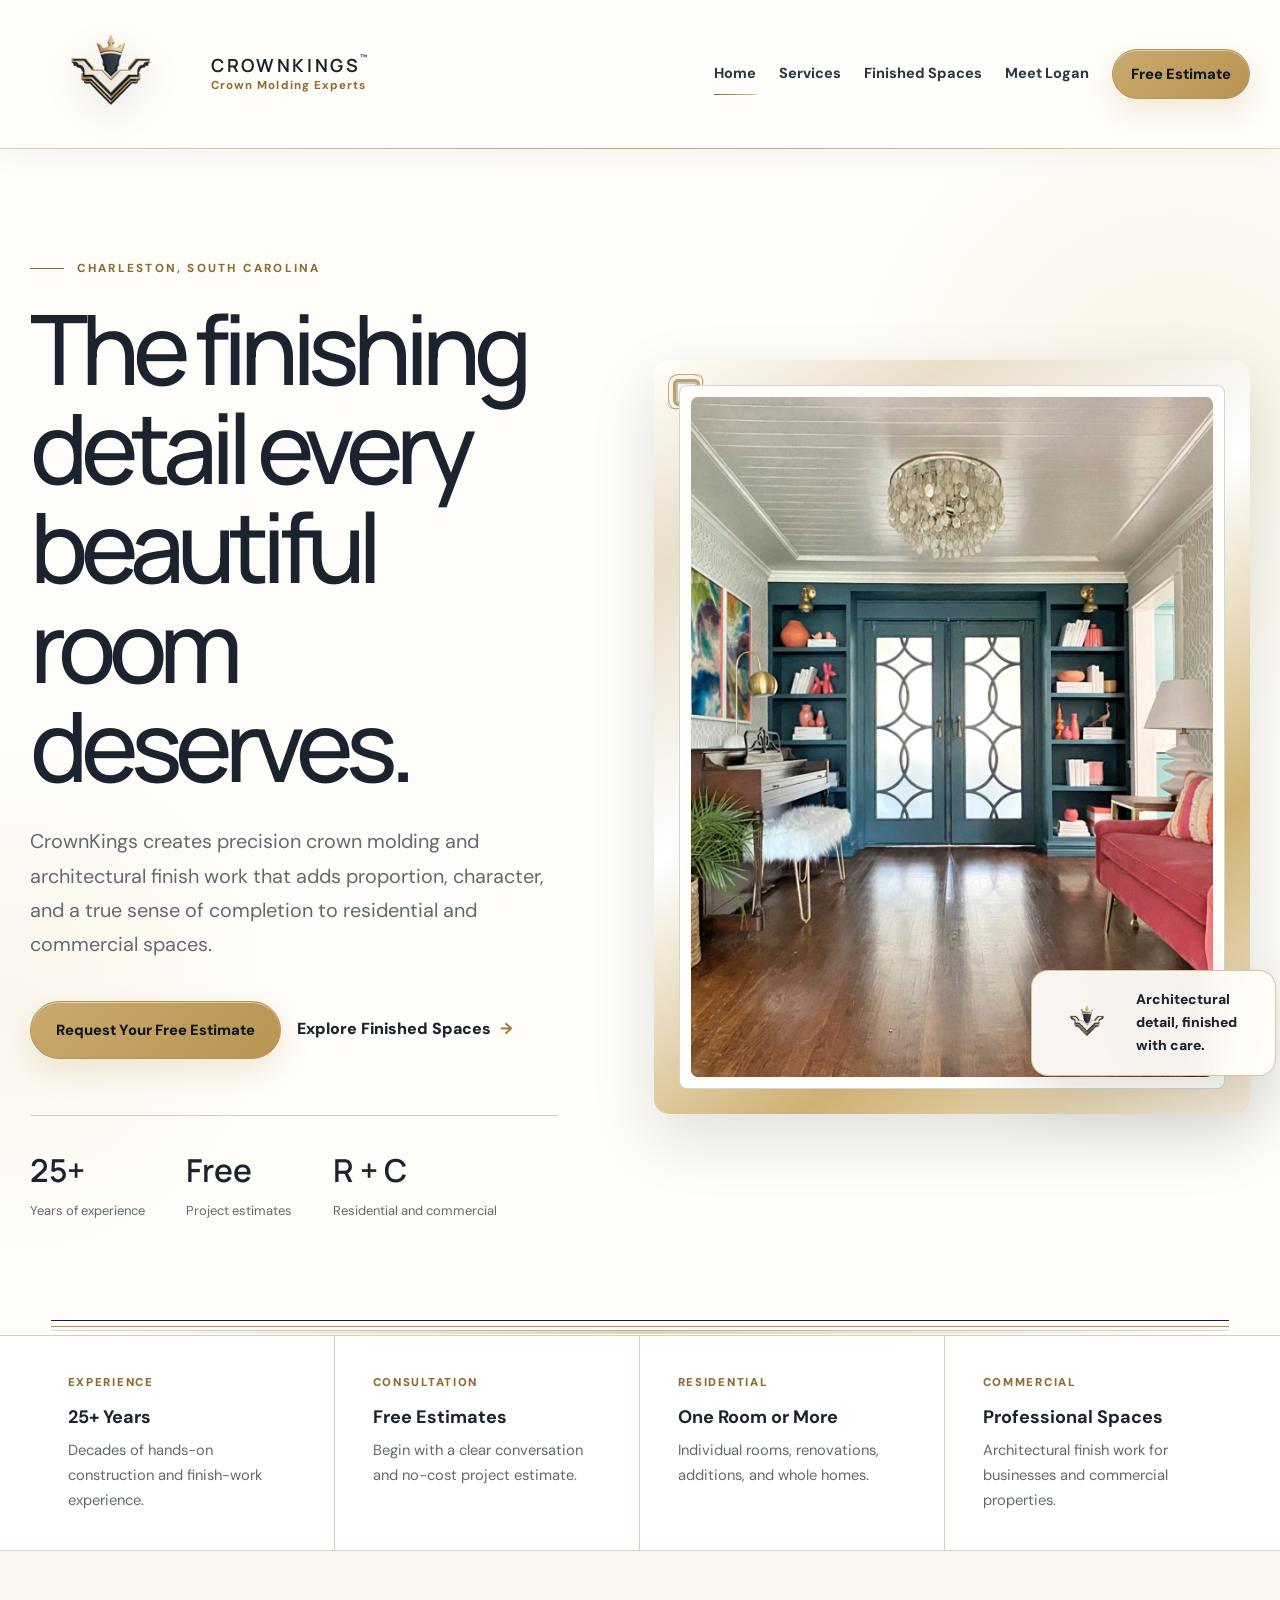
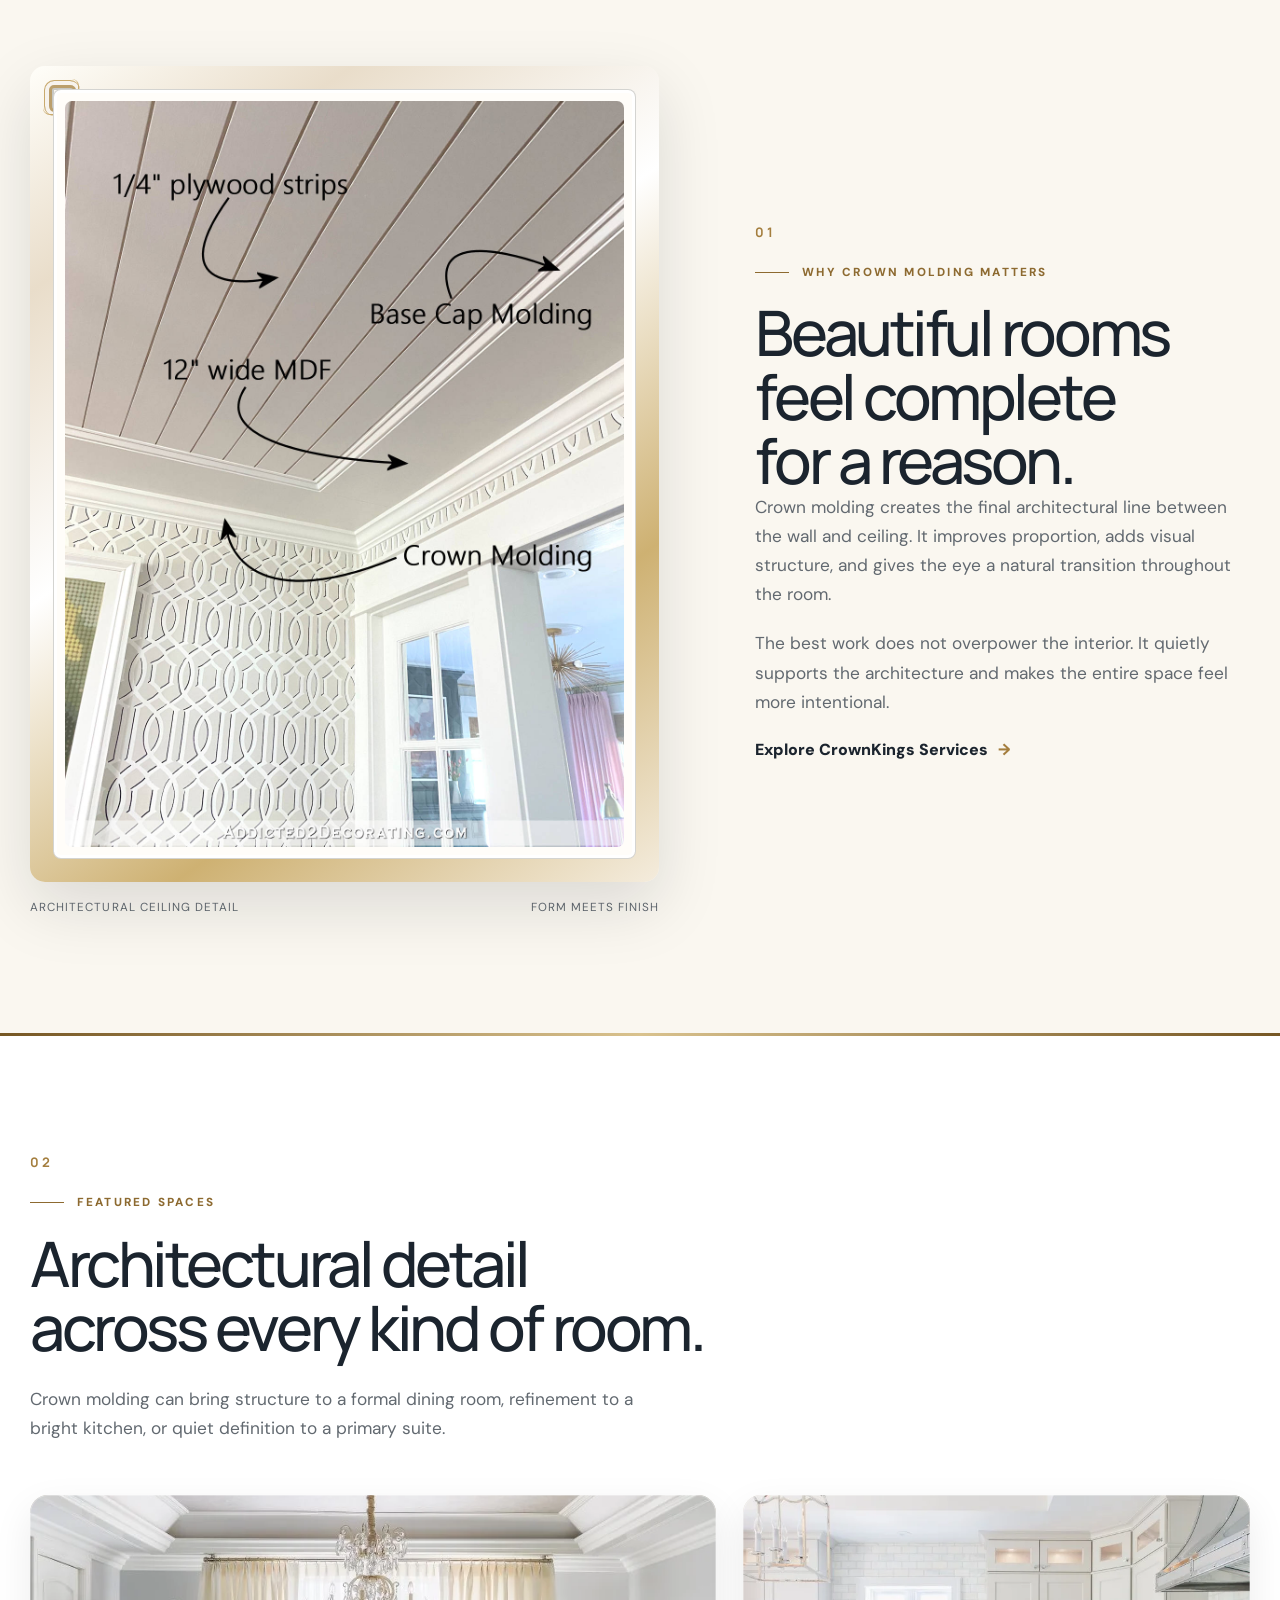
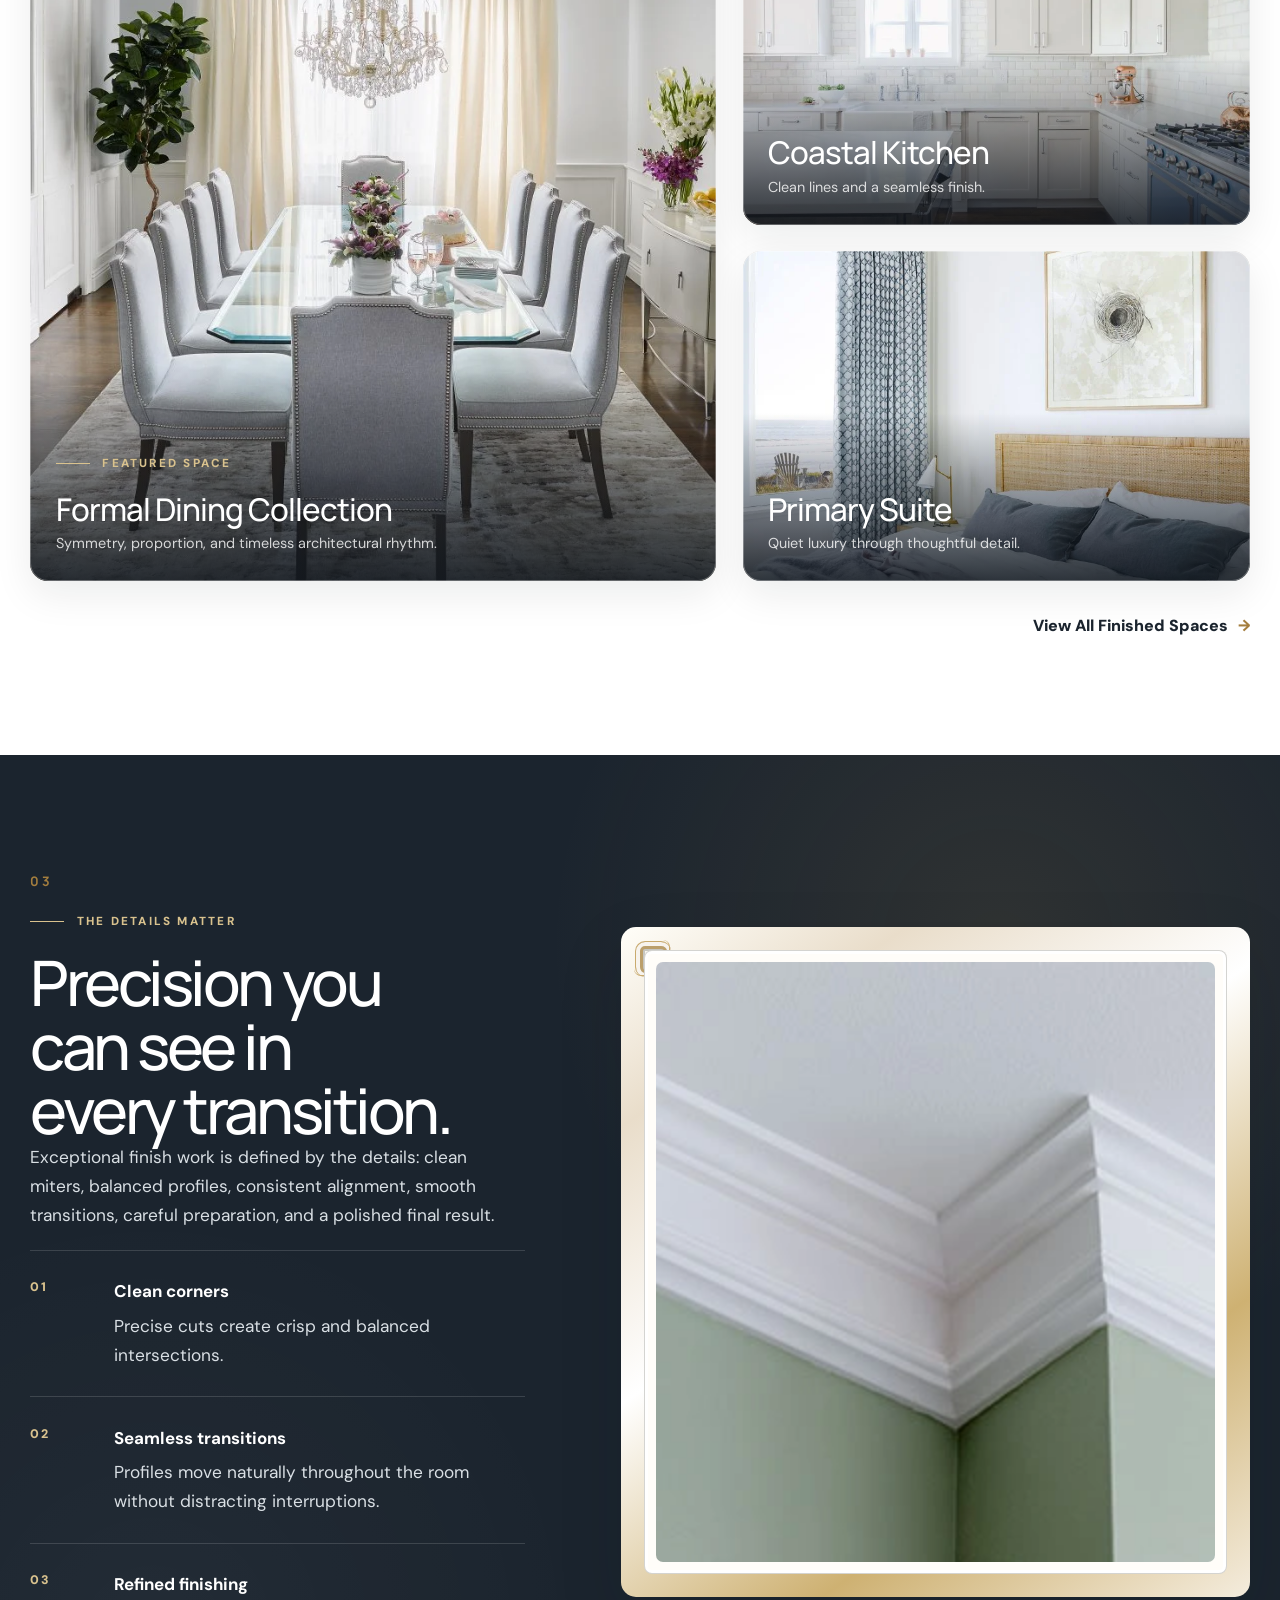
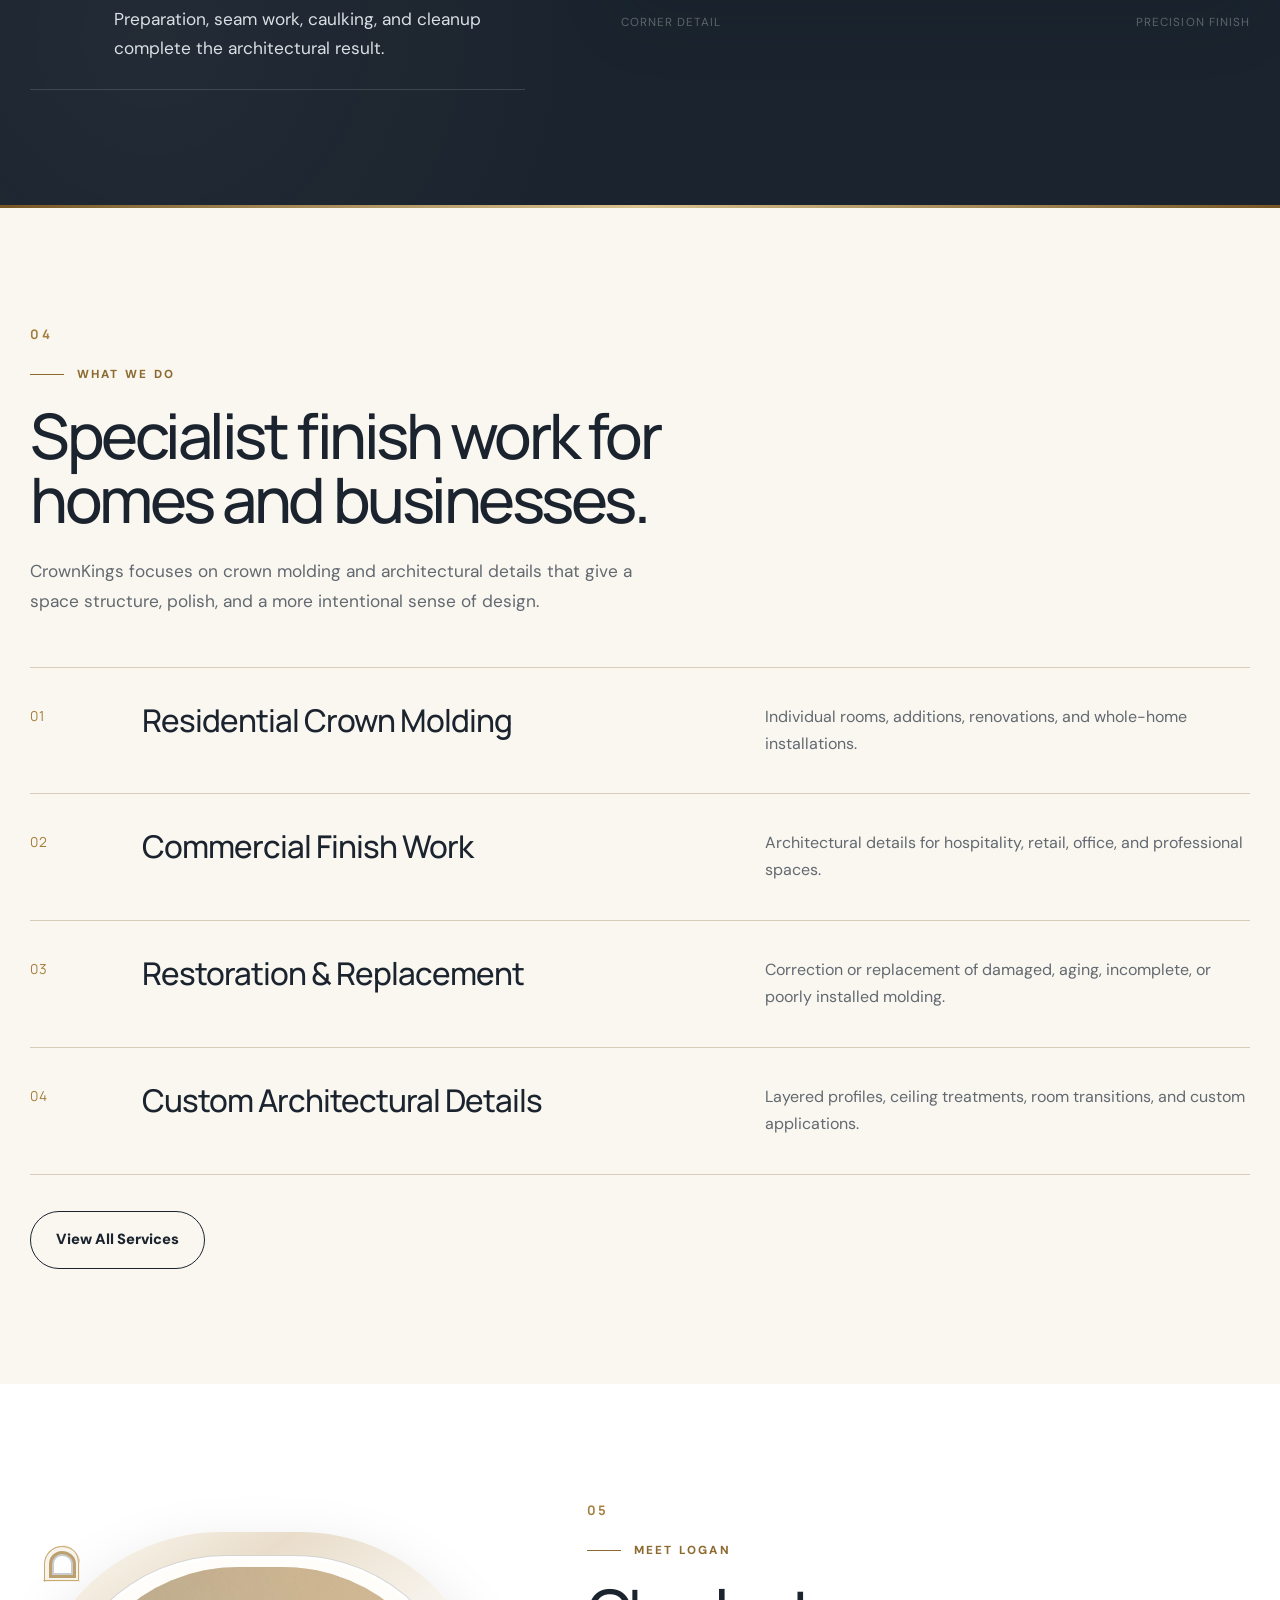
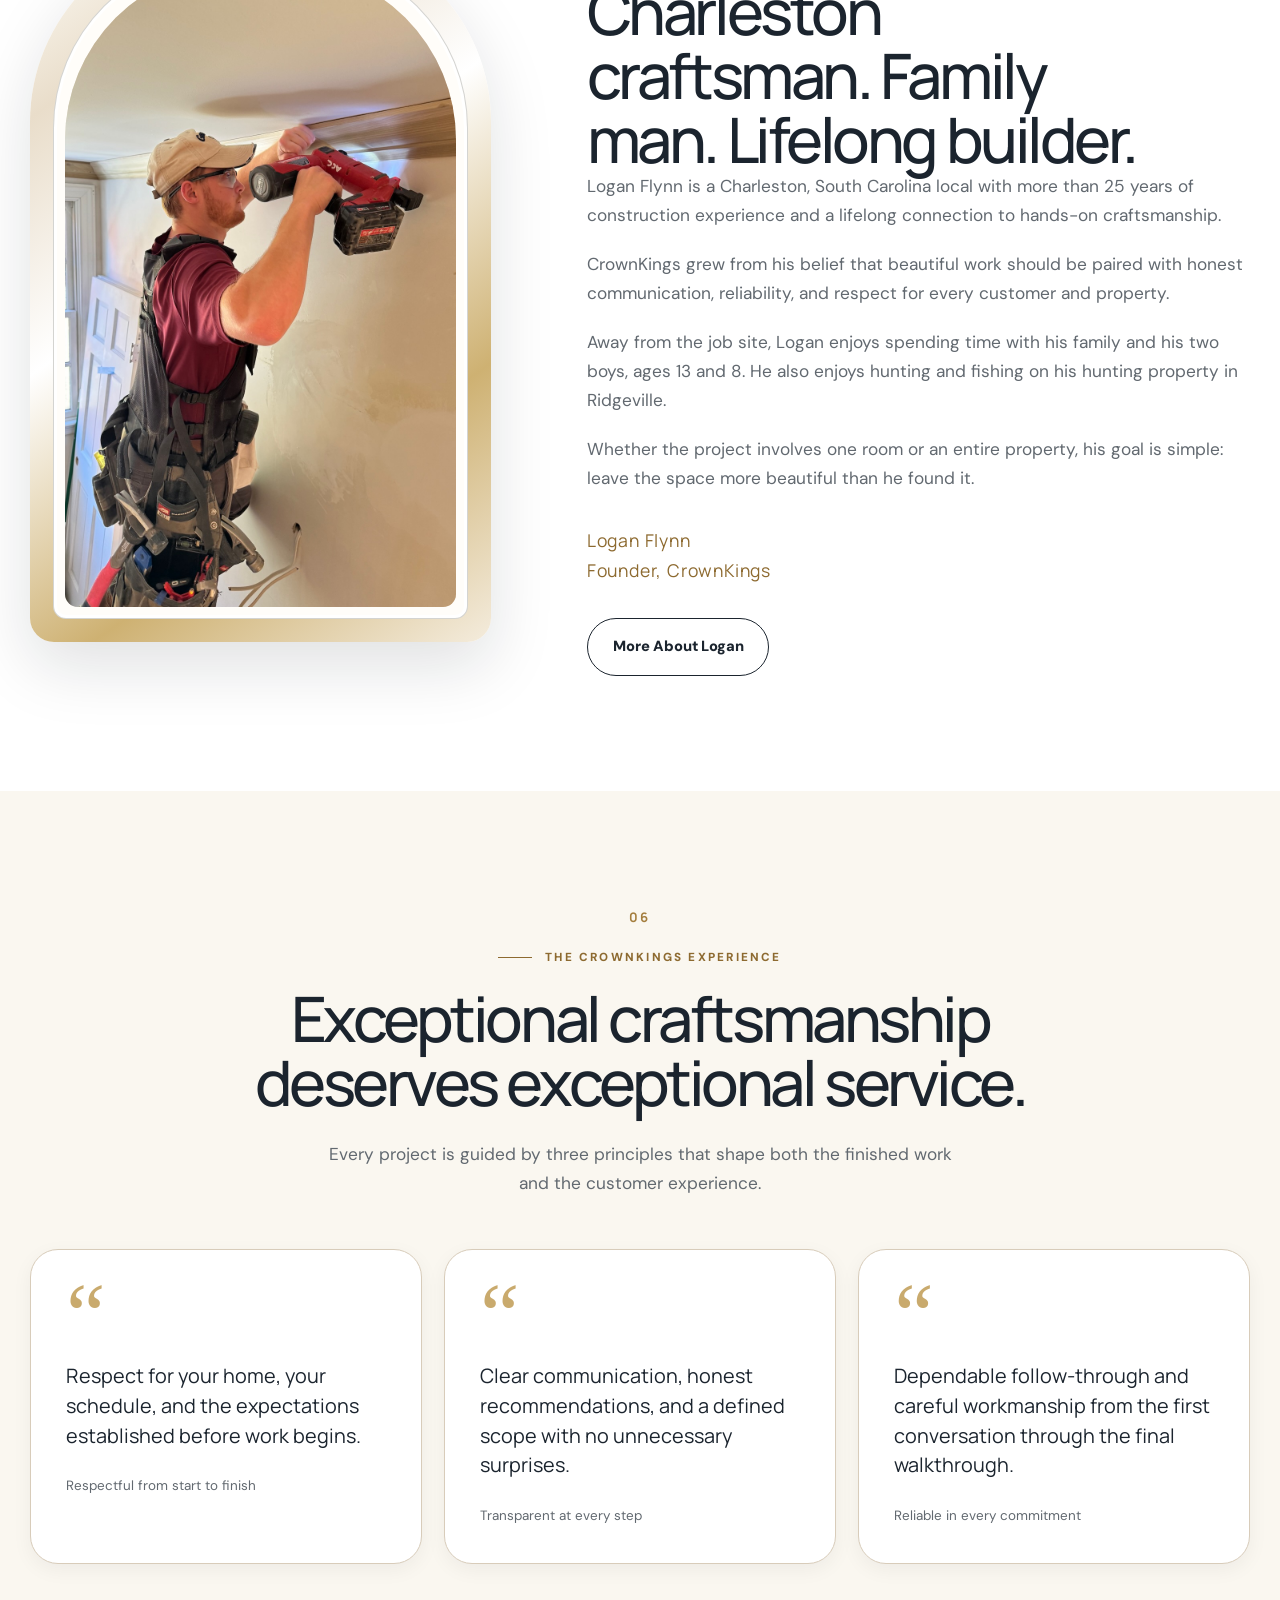
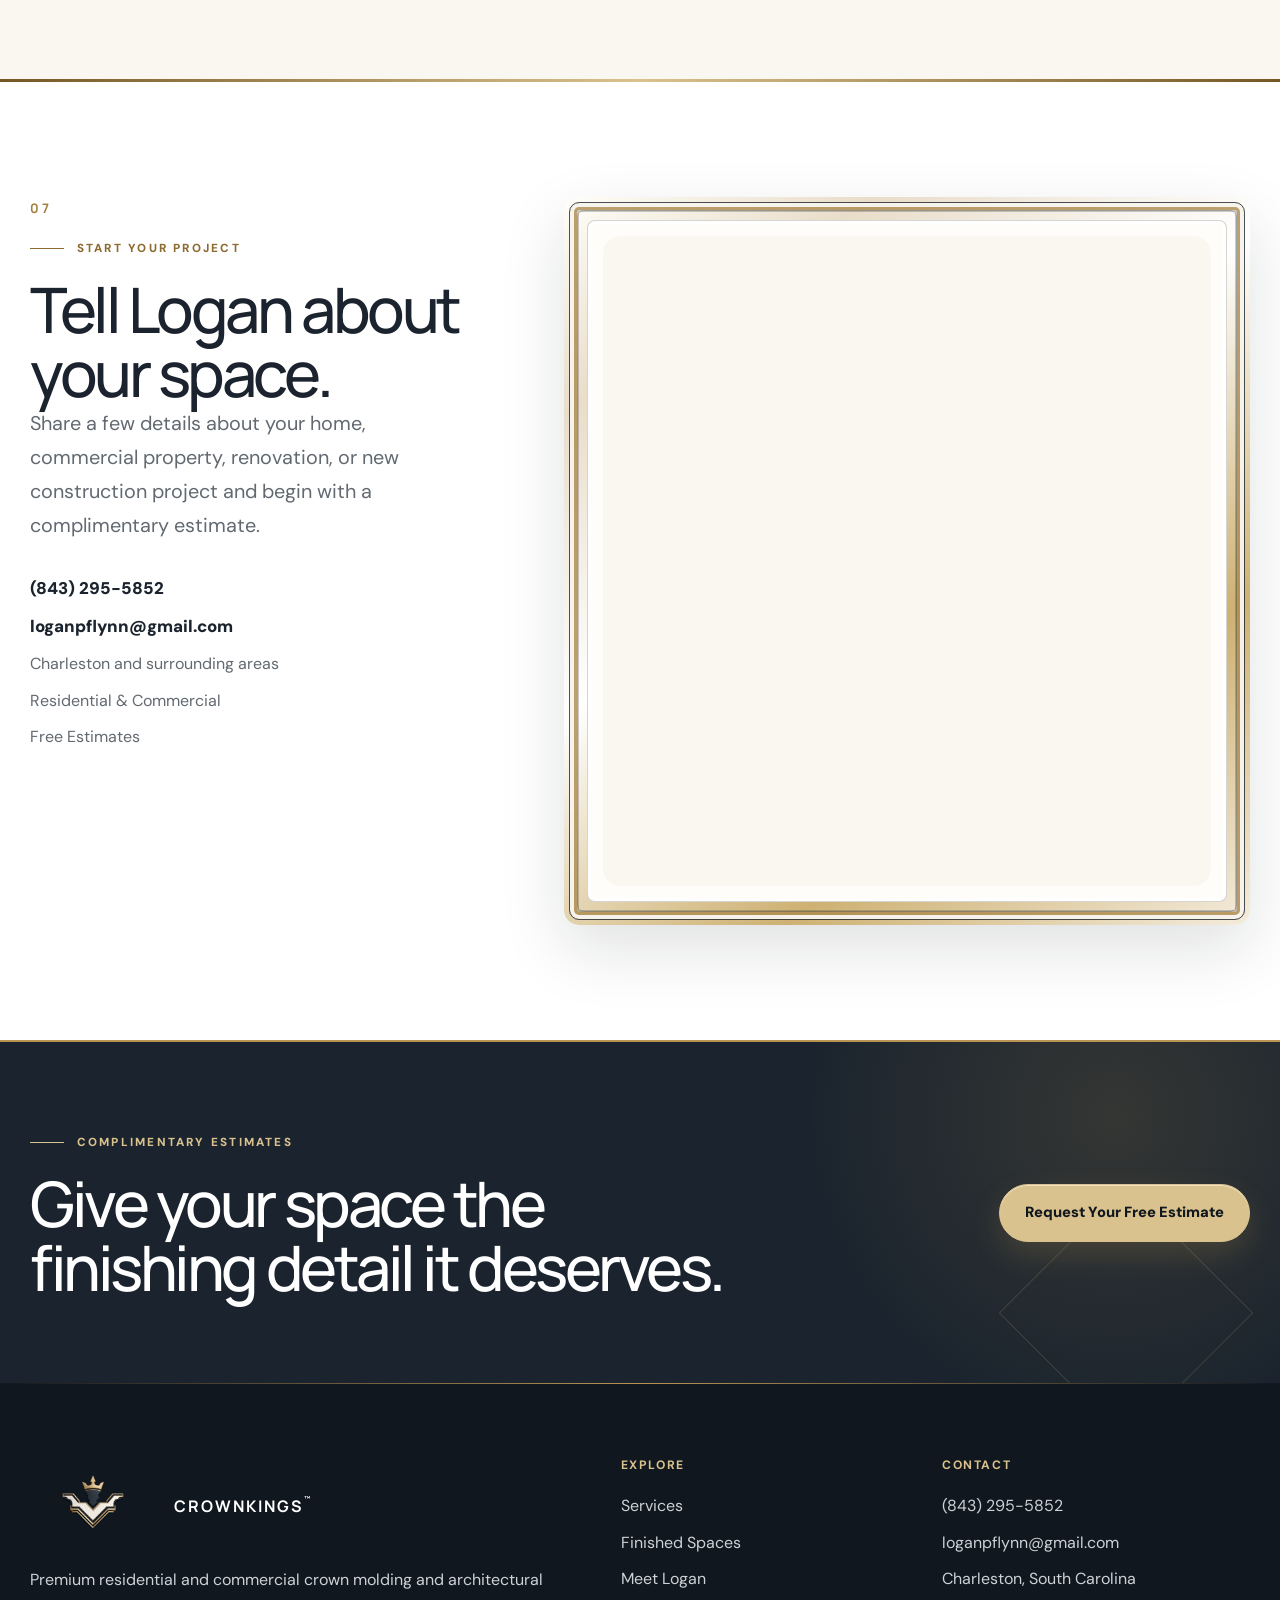
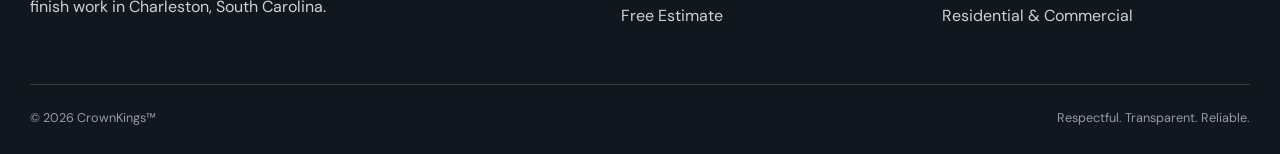
==== commit c5cf5a51: "phone number update" ====
--- a/index.html
+++ b/index.html
@@ -98,7 +98,7 @@
     "logo": "https://crownkingsmolding.com/89656231309e90bf34ad779ece97b69f42b63c4edb5a2dd06393a3e2f8d44122.png",
     "image": "https://crownkingsmolding.com/music-room-after-2048x1536.jpeg",
     "description": "Residential and commercial crown molding installation and architectural finish work serving Charleston, South Carolina and surrounding communities.",
-    "telephone": "+1-843-214-4127",
+    "telephone": "+1-843-295-5852",
     "email": "loganpflynn@gmail.com",
     "founder": {
       "@type": "Person",
@@ -999,7 +999,7 @@
 
           <div class="contact-details">
             <a href="tel:+18432144127">
-              (843) 214-4127
+              (843) 295-5852
             </a>
 
             <a href="mailto:loganpflynn@gmail.com">
@@ -1128,7 +1128,7 @@
         </strong>
 
         <a href="tel:+18432144127">
-          (843) 214-4127
+          (843) 295-5852
         </a>
 
         <a href="mailto:loganpflynn@gmail.com">
--- a/css/style.css
+++ b/css/style.css
@@ -3283,3 +3283,114 @@
     width: 100%;
   }
 }
+/* =========================================================
+   CROWNKINGS V6 — SAFE IMAGE FADE OVERRIDE
+   Keep this section at the very bottom of style.css
+========================================================= */
+
+/*
+  Images are visible by default.
+
+  This ensures that photographs still display if JavaScript
+  is delayed, blocked, or encounters an unexpected error.
+*/
+
+img:not(.brand-icon):not(.footer-icon) {
+  opacity: 1;
+  transform: none;
+
+  transition:
+    opacity 650ms ease,
+    transform 850ms var(--ease-luxury);
+}
+
+/*
+  Once JavaScript is confirmed to be running, images begin
+  in the enhanced hidden position.
+*/
+
+.js img:not(.brand-icon):not(.footer-icon) {
+  opacity: 0;
+  transform: translateY(8px);
+}
+
+/*
+  The JavaScript adds .is-loaded after each image is ready.
+  This creates the subtle CrownKings fade-and-rise effect.
+*/
+
+.js img:not(.brand-icon):not(.footer-icon).is-loaded {
+  opacity: 1;
+  transform: none;
+}
+
+/*
+  Broken images remain visible as a neutral architectural
+  fallback rather than leaving an empty invisible space.
+*/
+
+.js img:not(.brand-icon):not(.footer-icon).has-error {
+  min-height: 220px;
+
+  opacity: 1;
+  transform: none;
+
+  background:
+    linear-gradient(
+      135deg,
+      var(--ivory-100),
+      var(--ivory-300)
+    );
+}
+
+/*
+  Preserve the neutral loading background behind the
+  principal editorial images.
+*/
+
+.hero-image,
+.editorial-image,
+.founder-photo,
+.featured-space img,
+.gallery-item img {
+  background: var(--ivory-200);
+}
+
+/*
+  Ensure framed images fill their architectural containers.
+*/
+
+.molding-frame .hero-image,
+.molding-frame .editorial-image,
+.molding-frame .founder-photo {
+  height: 100%;
+}
+
+/*
+  Maintain the preferred image compositions.
+*/
+
+.hero-image[
+  src="music-room-after-2048x1536.jpeg"
+] {
+  object-position: center 35%;
+}
+
+img[
+  src="three-ways-to-enhance-the-look-of-plain-crown-molding-1-music-room-ceiling-details-of-trim-used.jpeg"
+] {
+  object-position: center center;
+}
+
+/*
+  Visitors who prefer reduced motion see images immediately
+  without any fade or movement.
+*/
+
+@media (prefers-reduced-motion: reduce) {
+  .js img:not(.brand-icon):not(.footer-icon) {
+    opacity: 1 !important;
+    transform: none !important;
+    transition: none !important;
+  }
+}
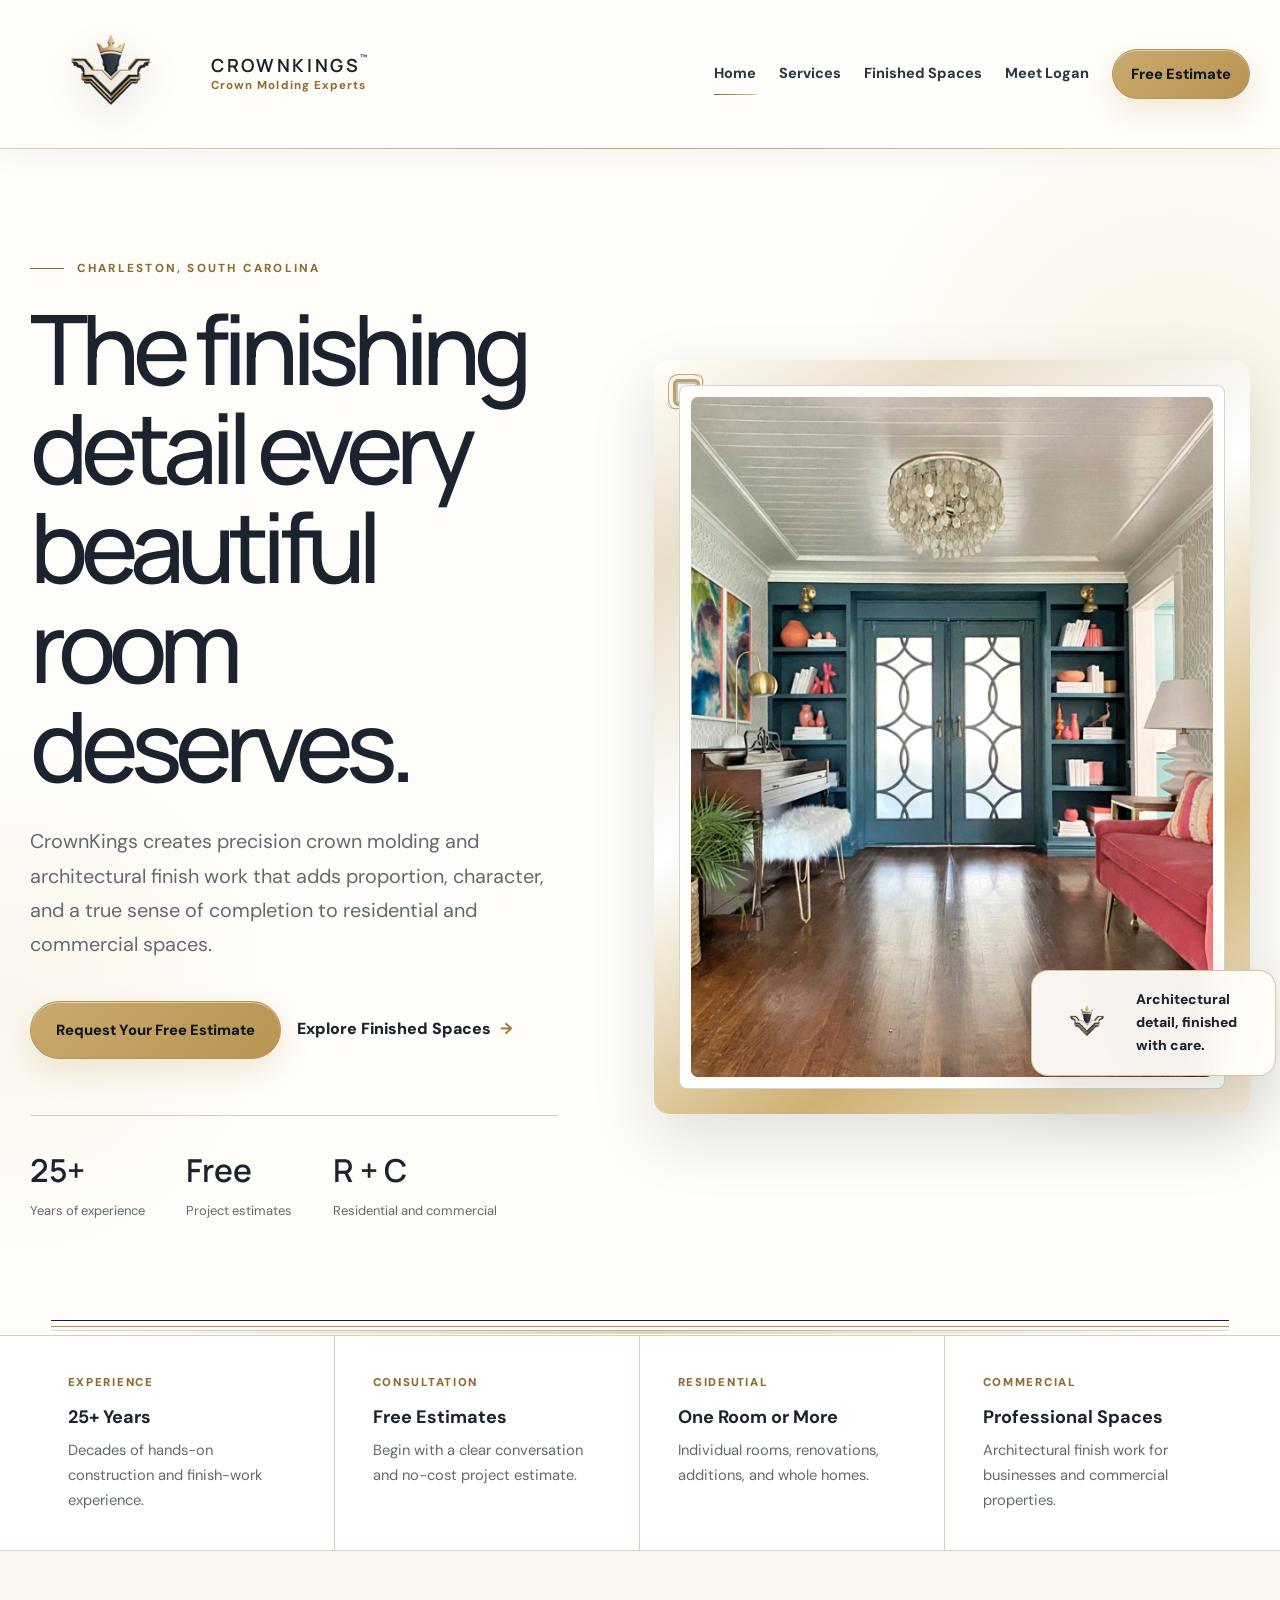
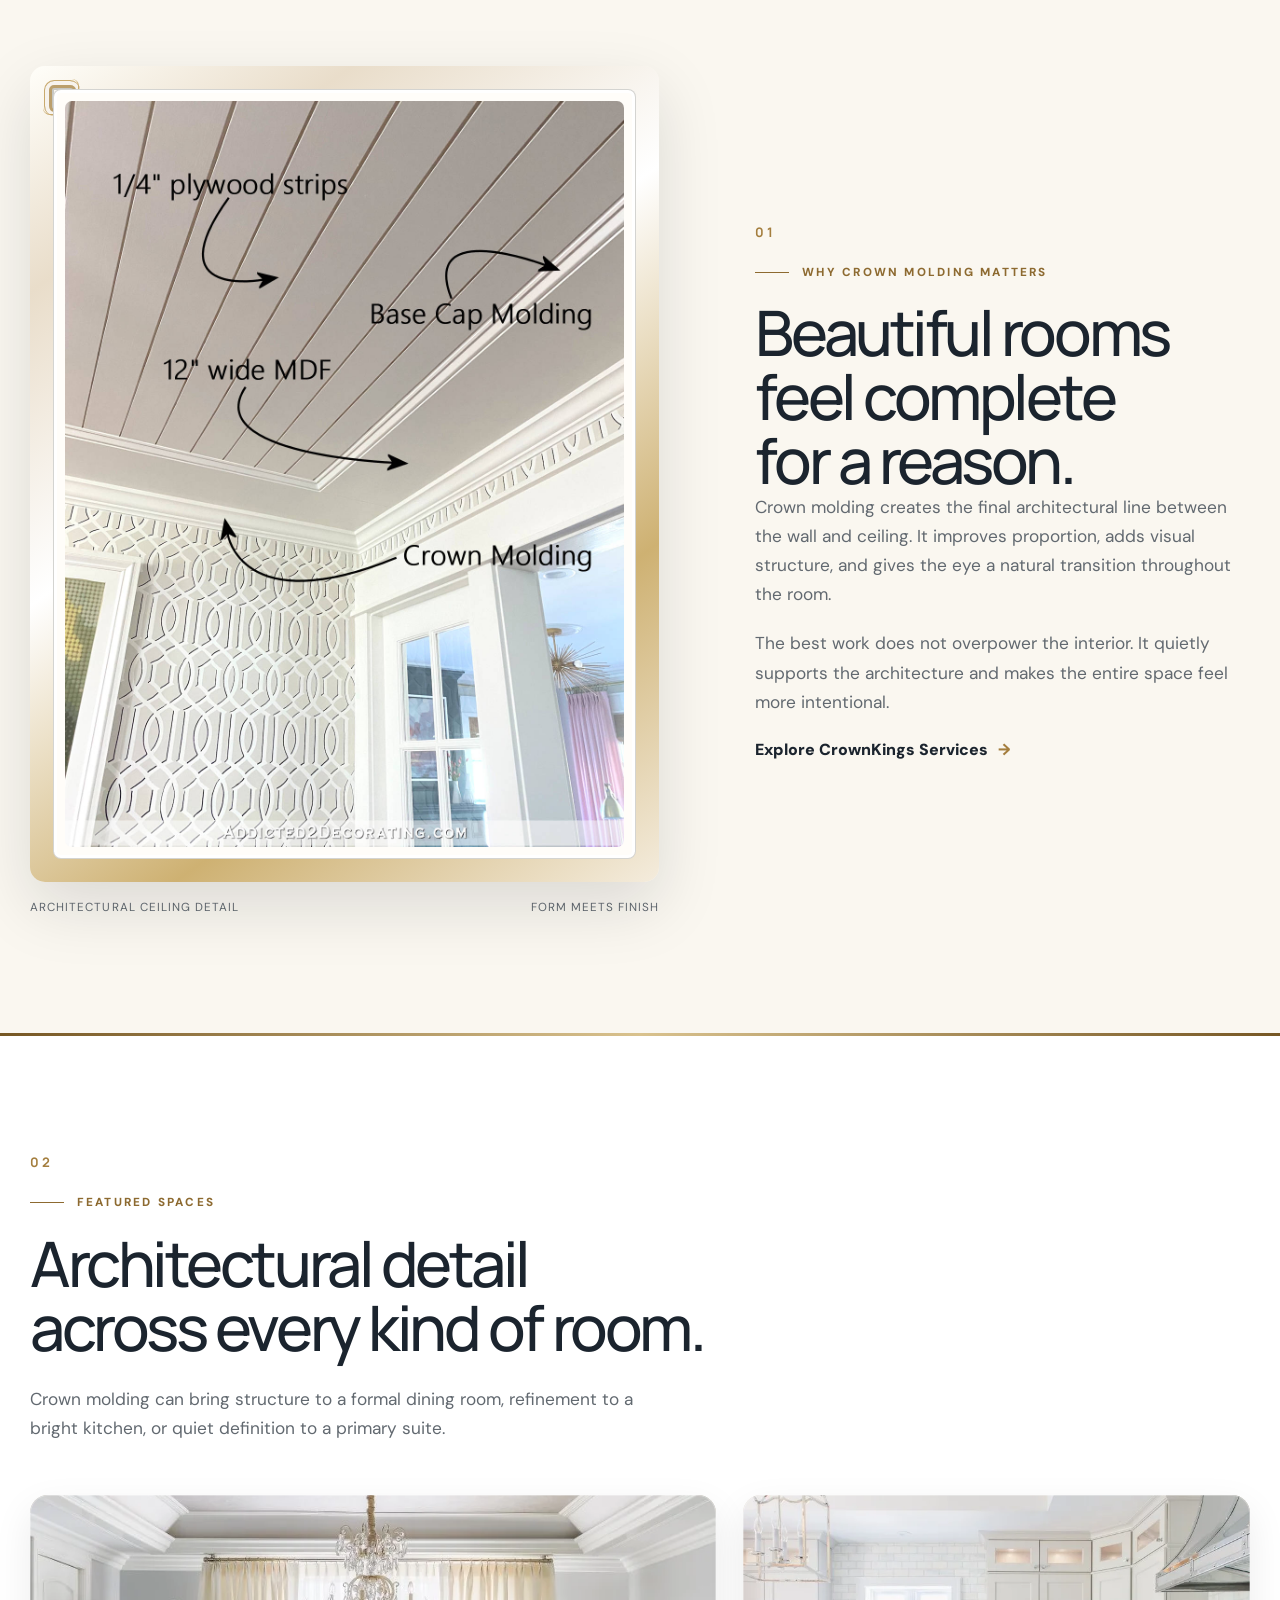
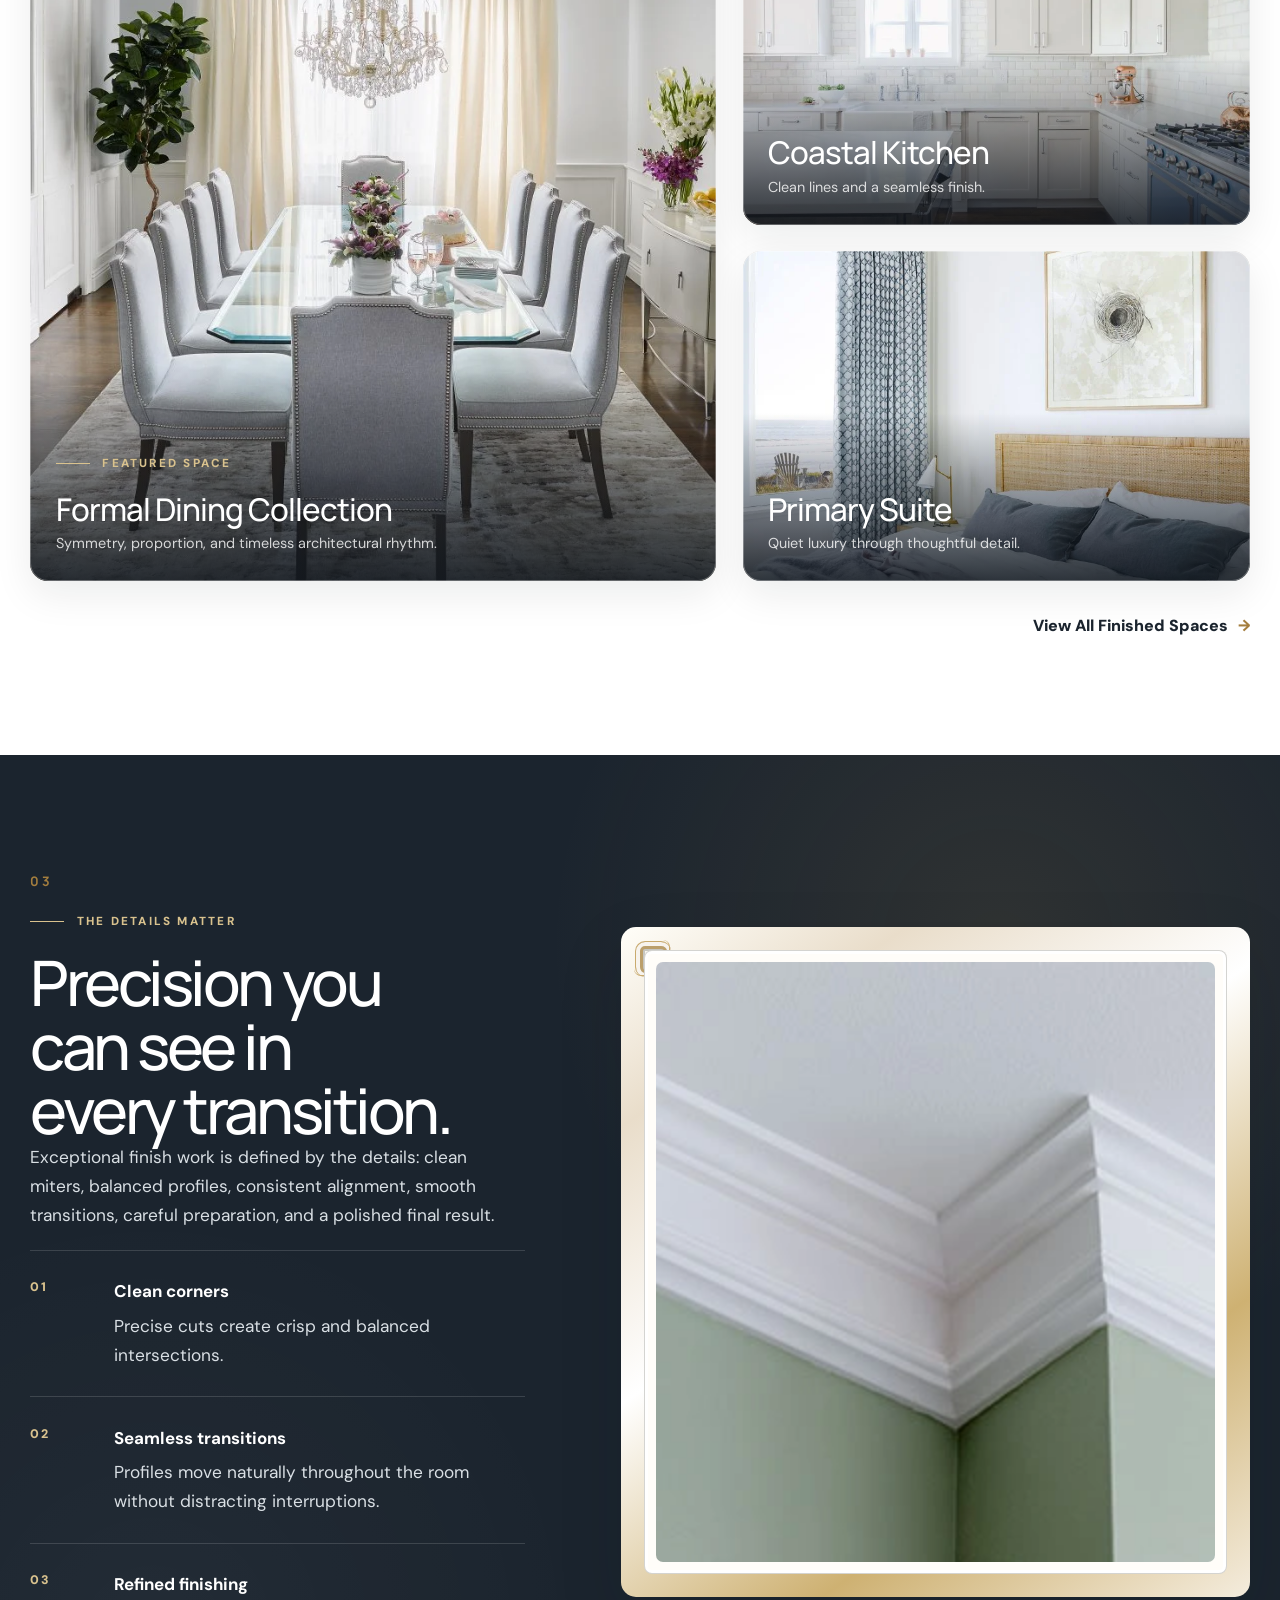
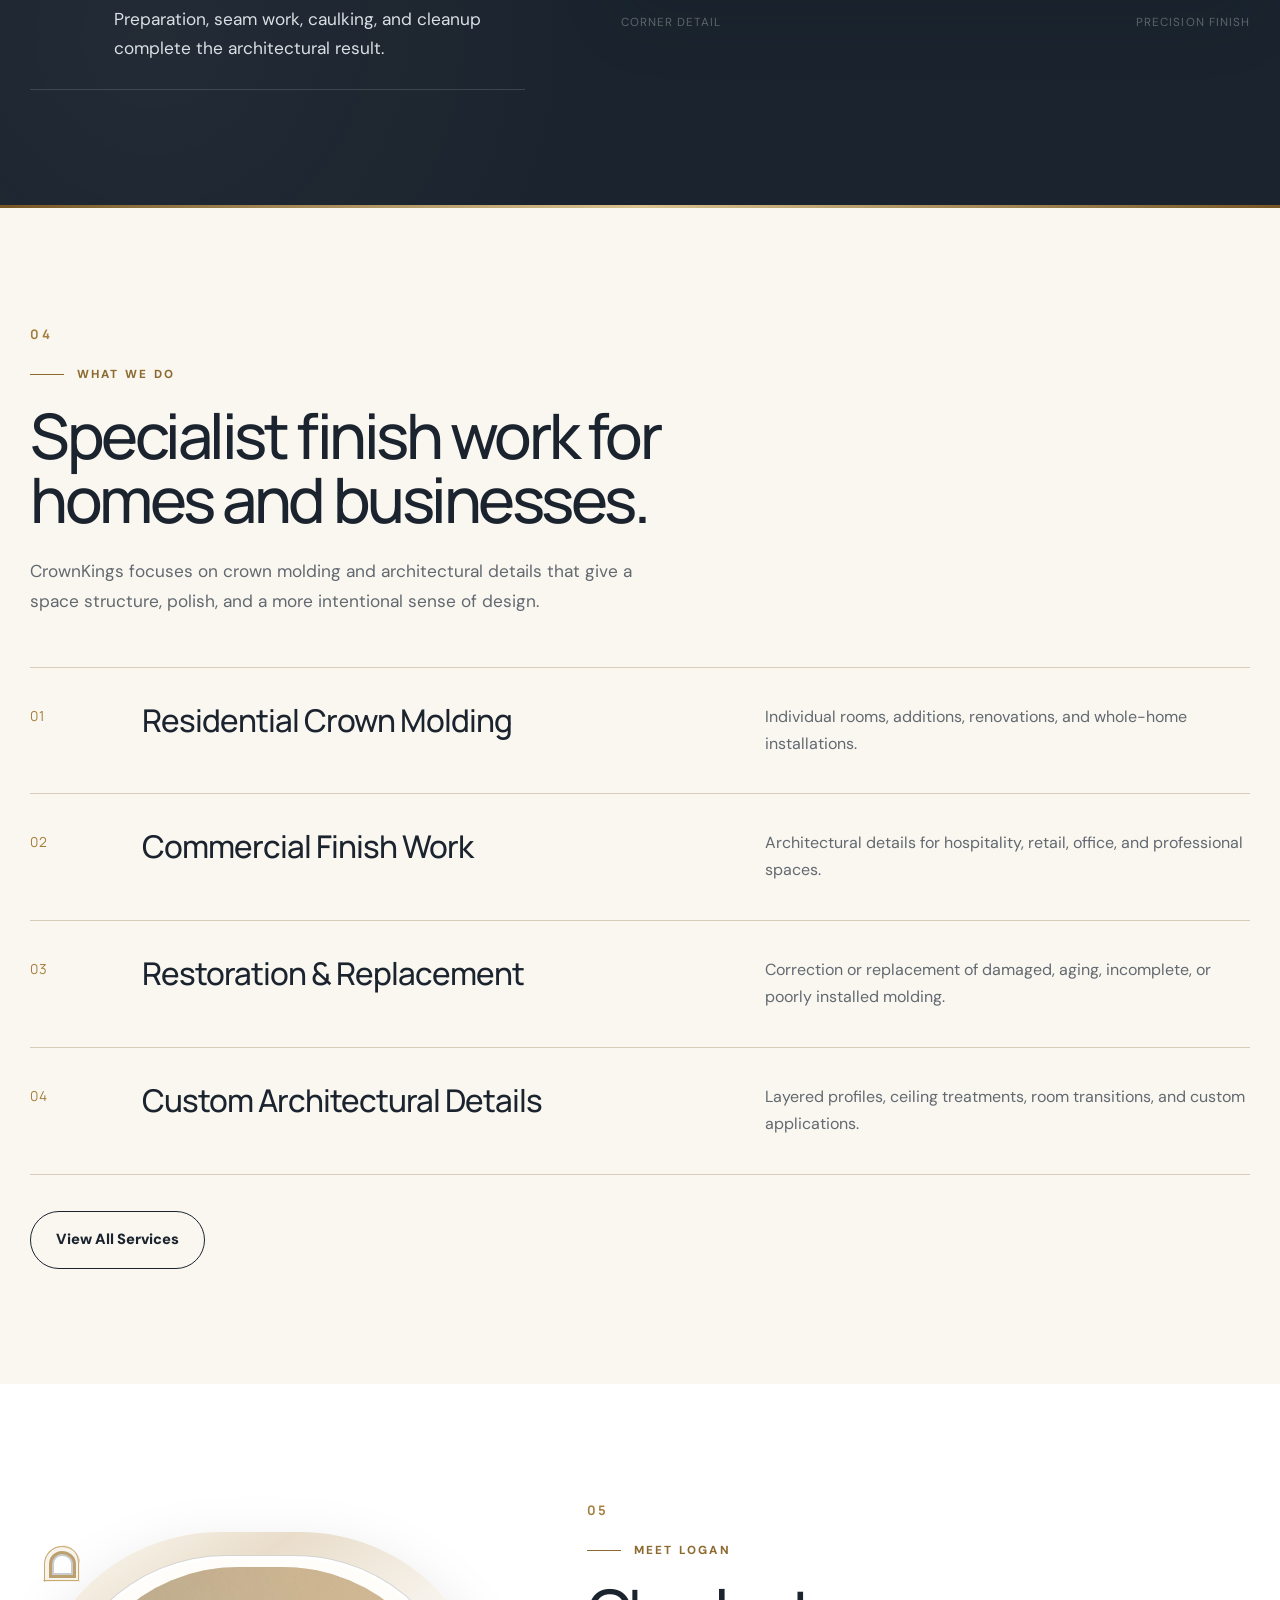
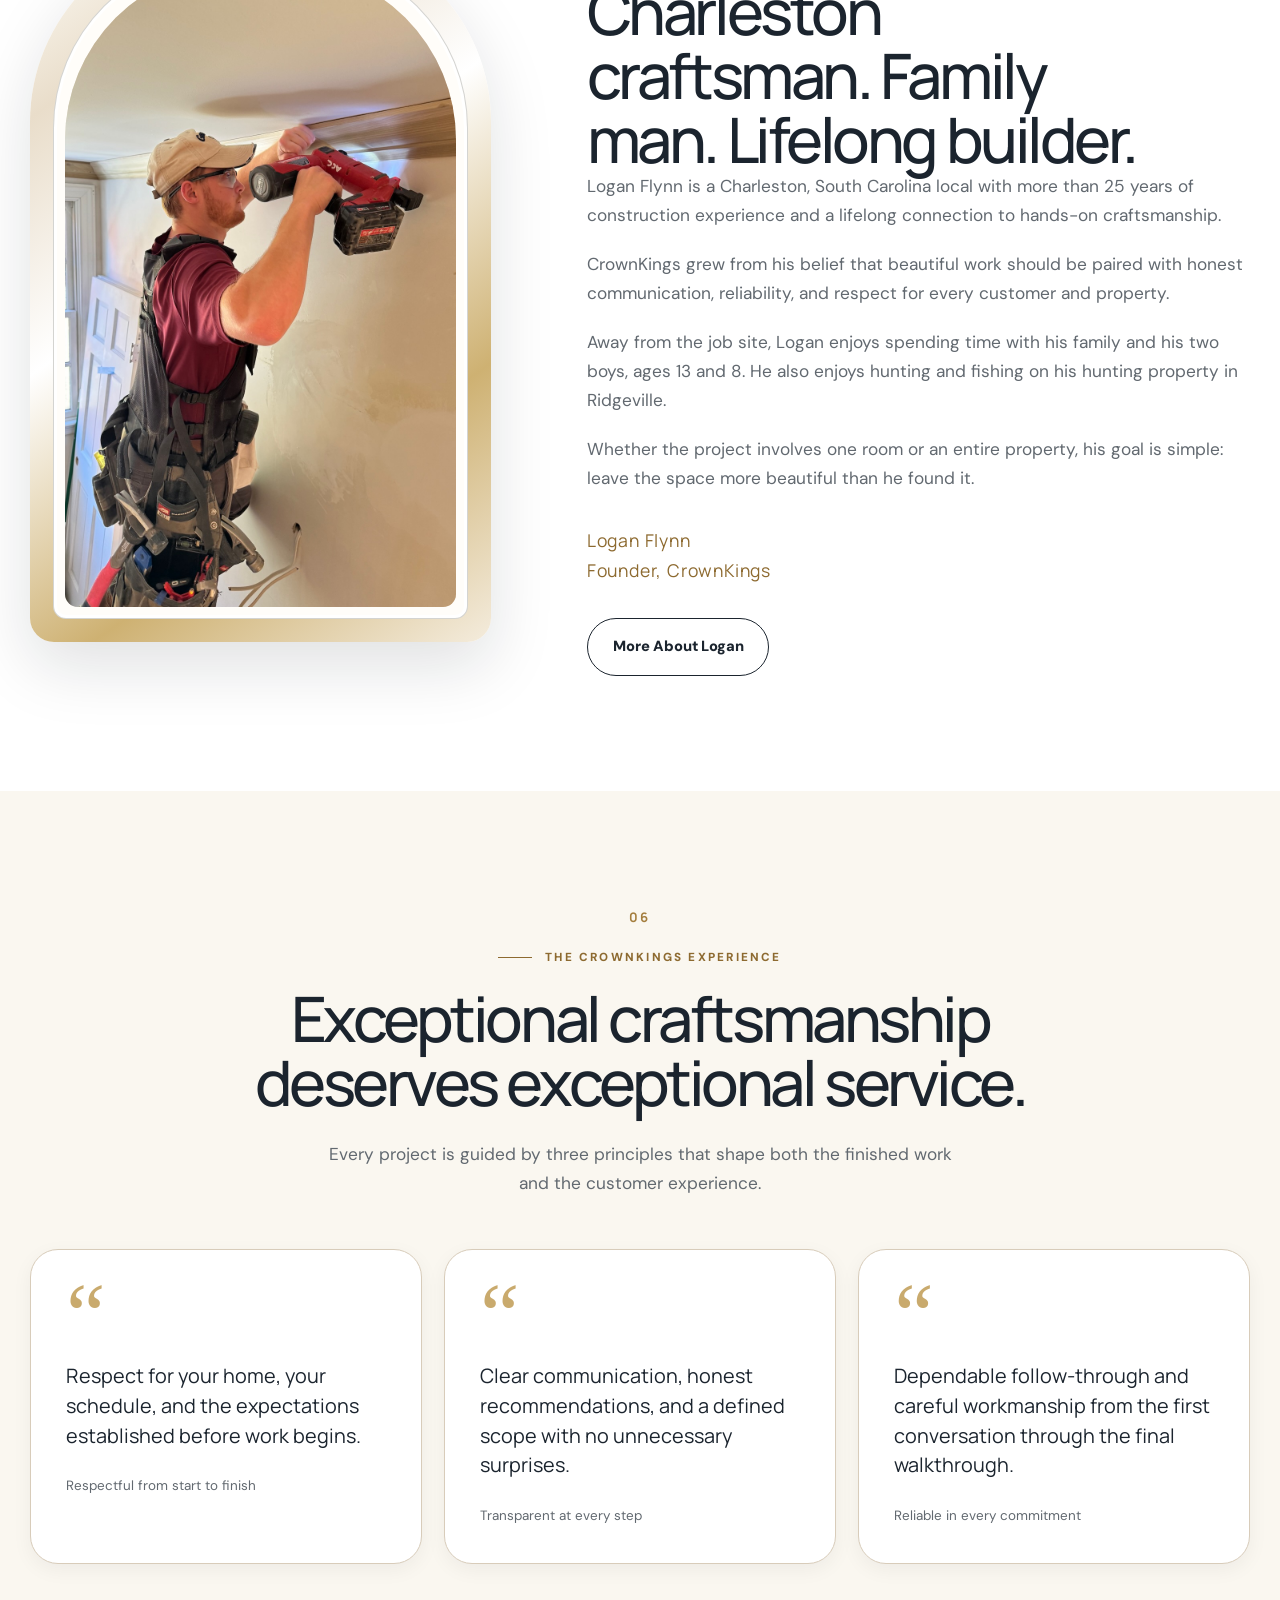
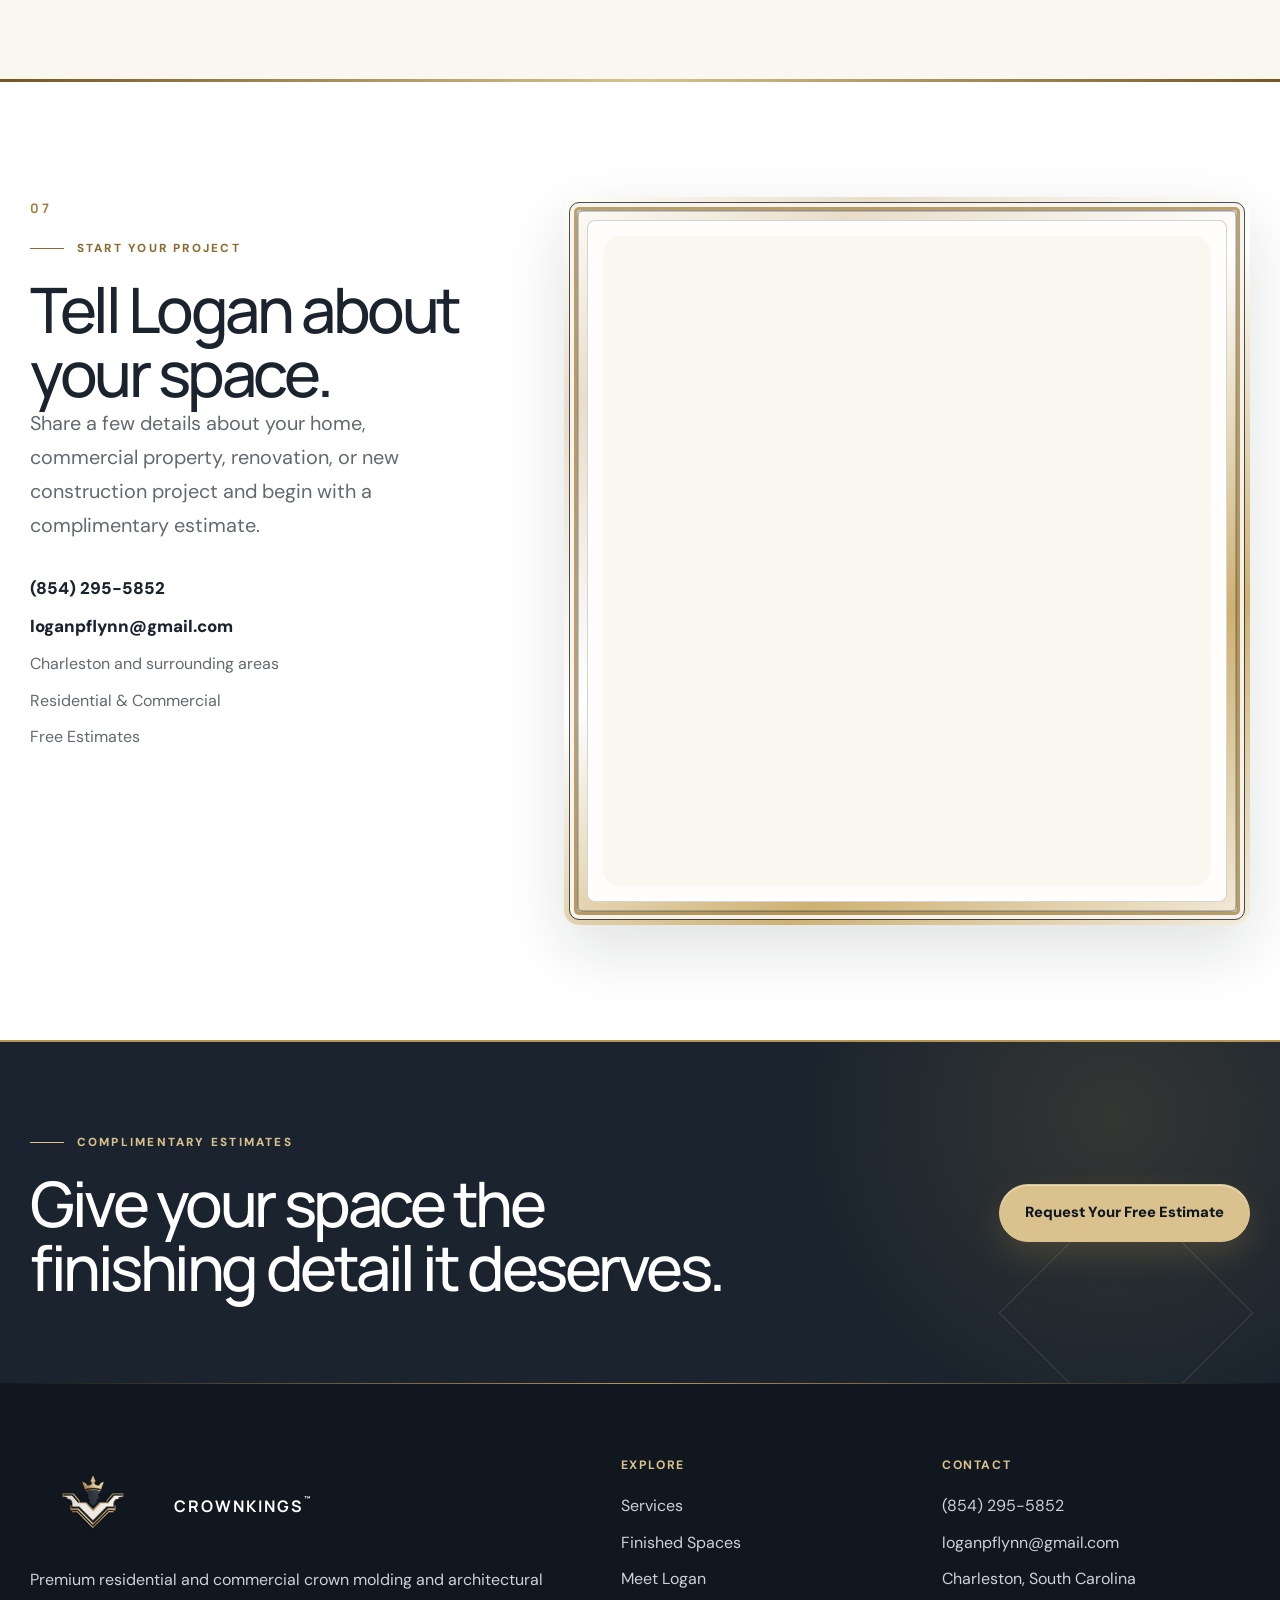
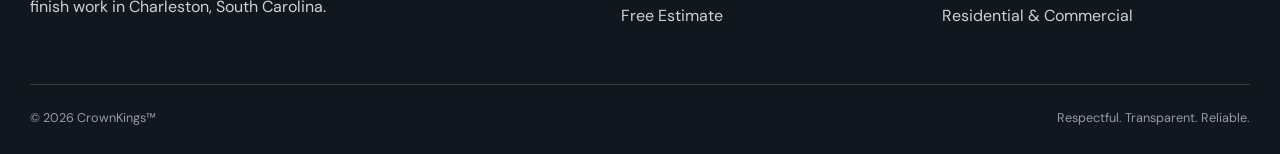
==== commit a7f9f898: "phone update" ====
--- a/index.html
+++ b/index.html
@@ -999,7 +999,7 @@
 
           <div class="contact-details">
             <a href="tel:+18432144127">
-              (843) 295-5852
+              (854) 295-5852
             </a>
 
             <a href="mailto:loganpflynn@gmail.com">
@@ -1128,7 +1128,7 @@
         </strong>
 
         <a href="tel:+18432144127">
-          (843) 295-5852
+          (854) 295-5852
         </a>
 
         <a href="mailto:loganpflynn@gmail.com">
